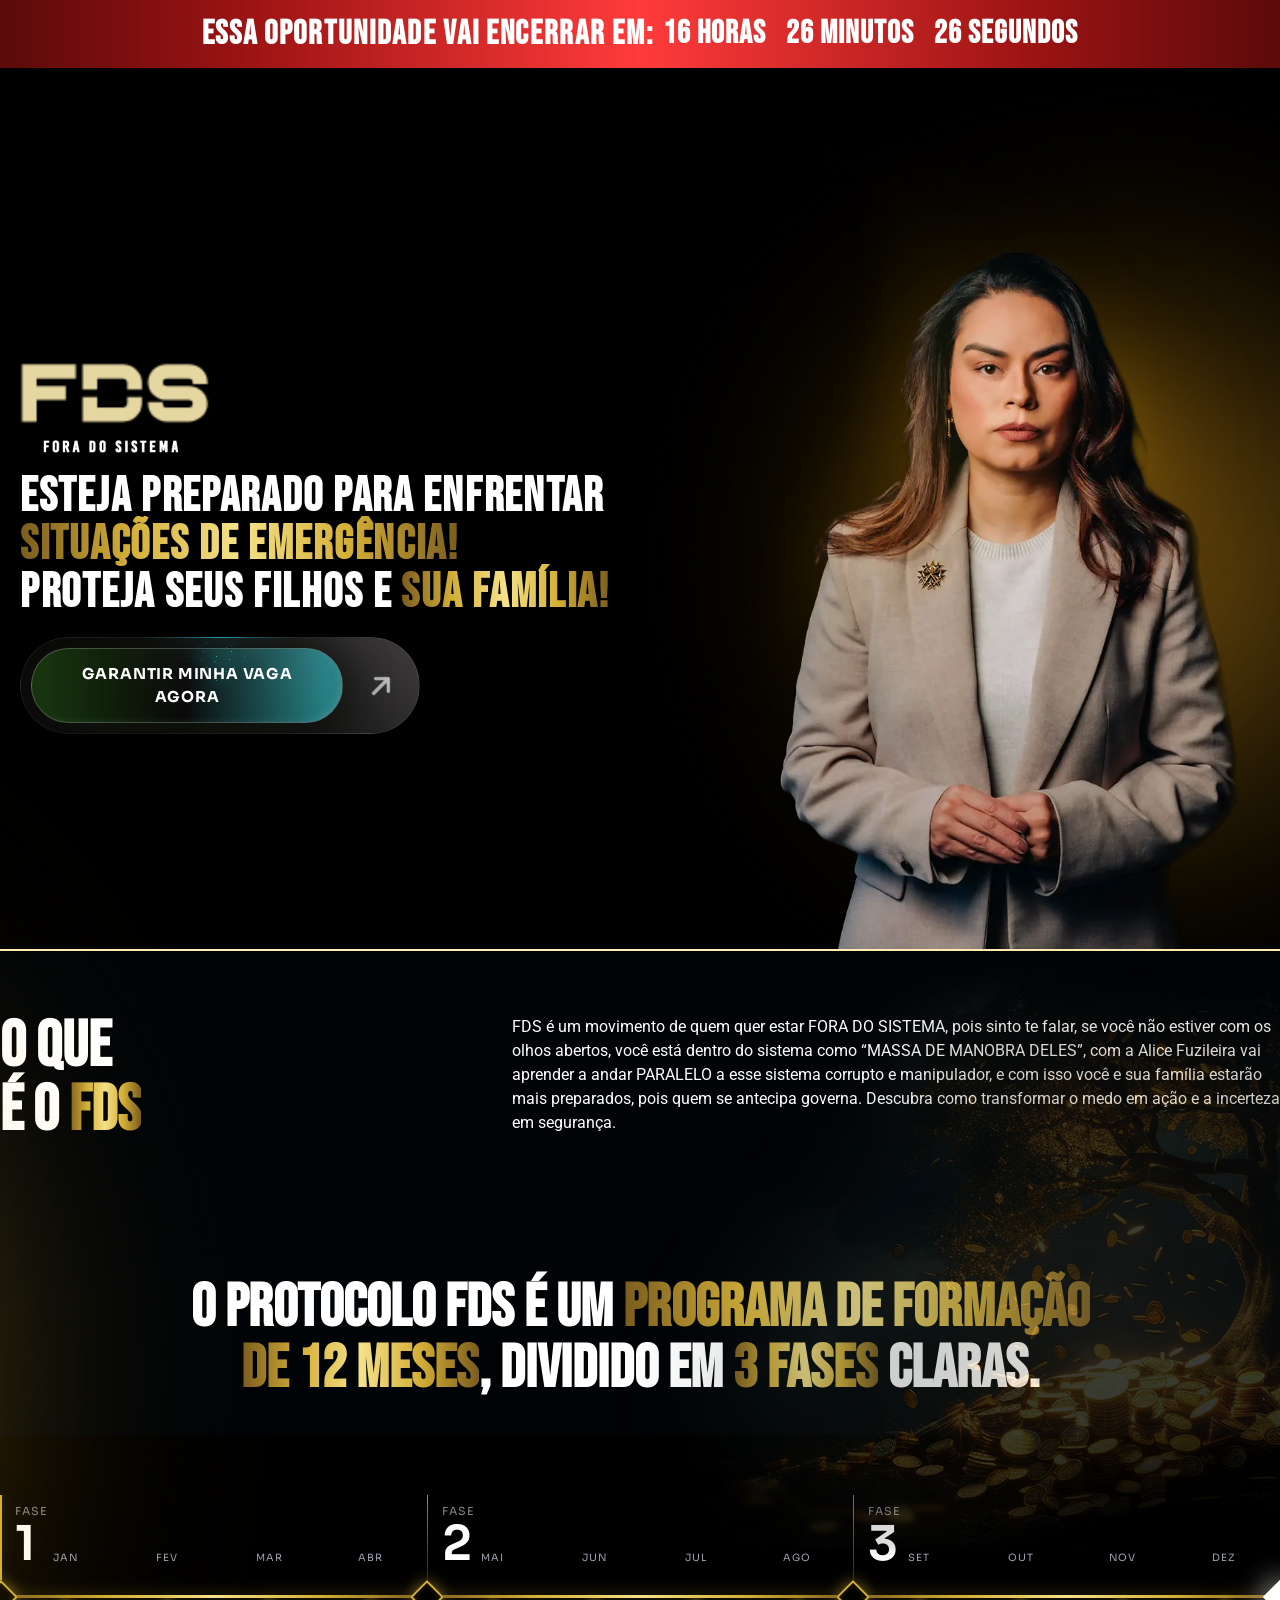
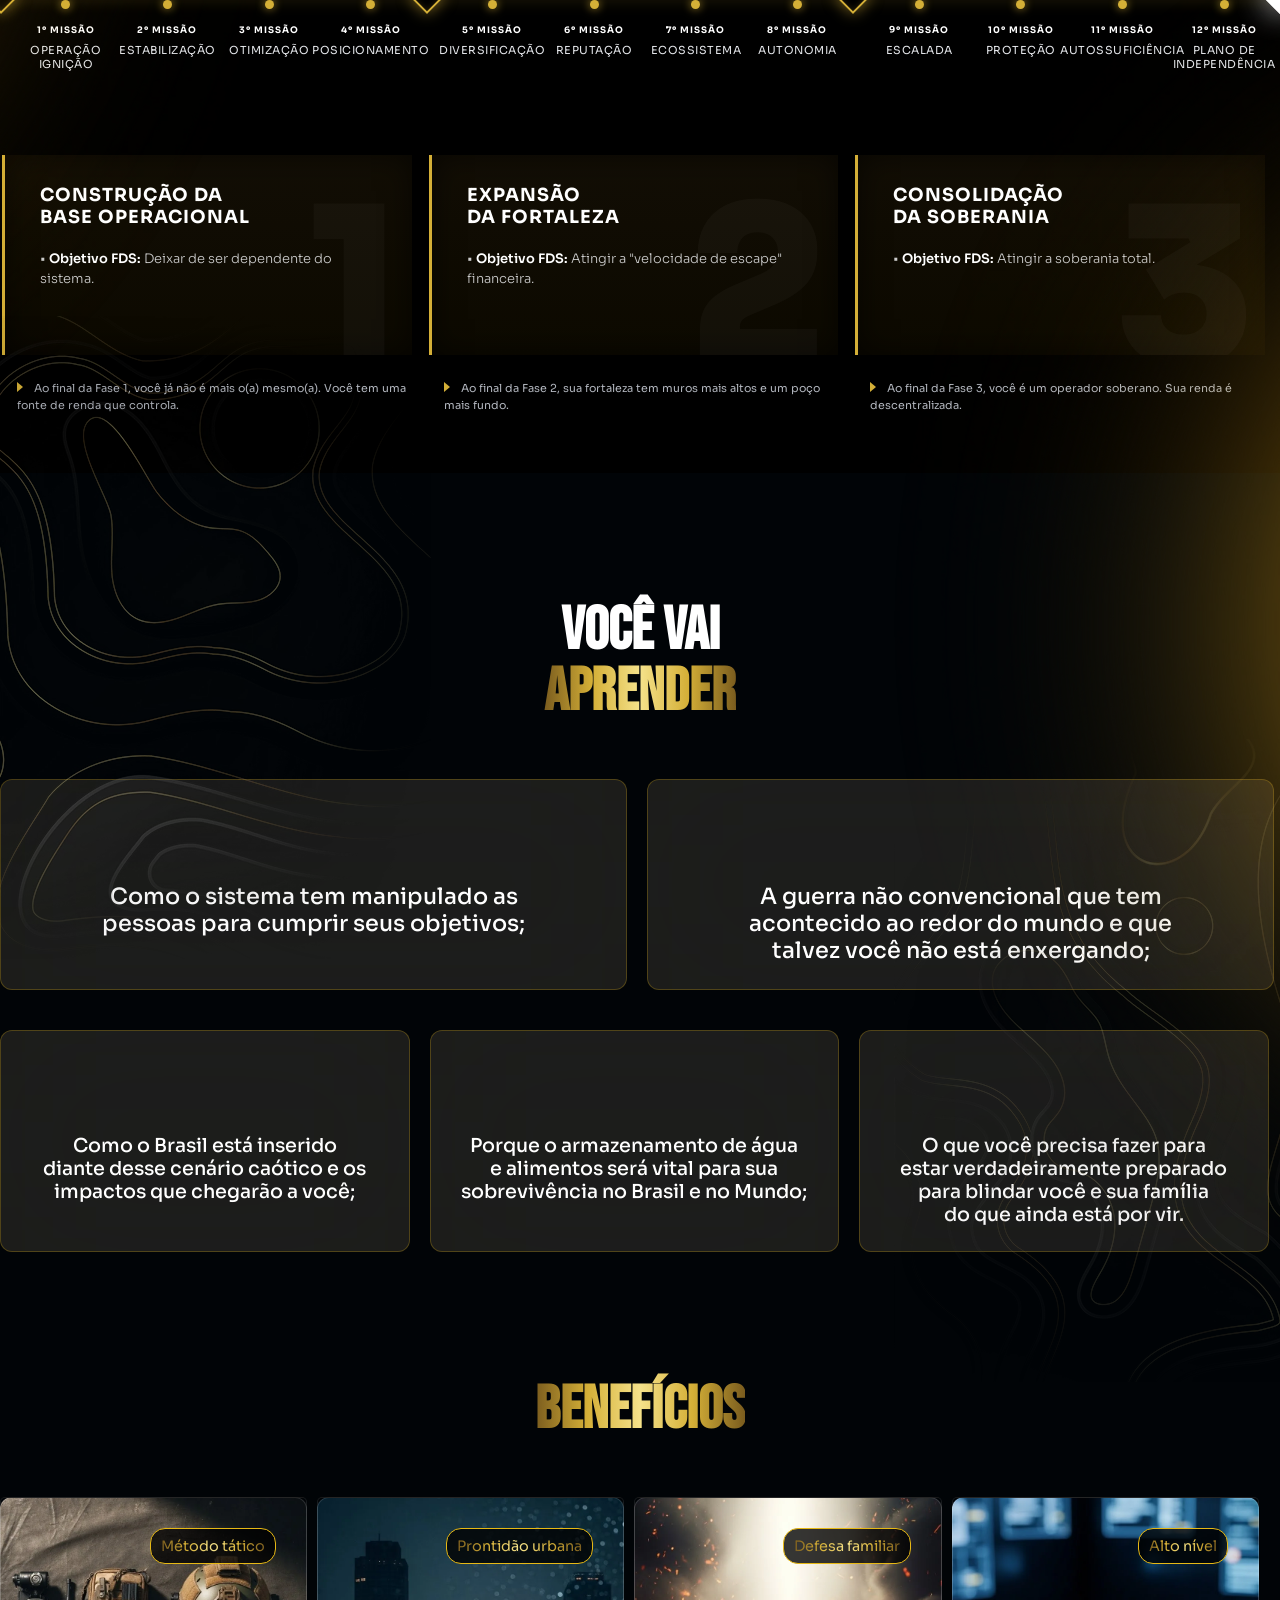
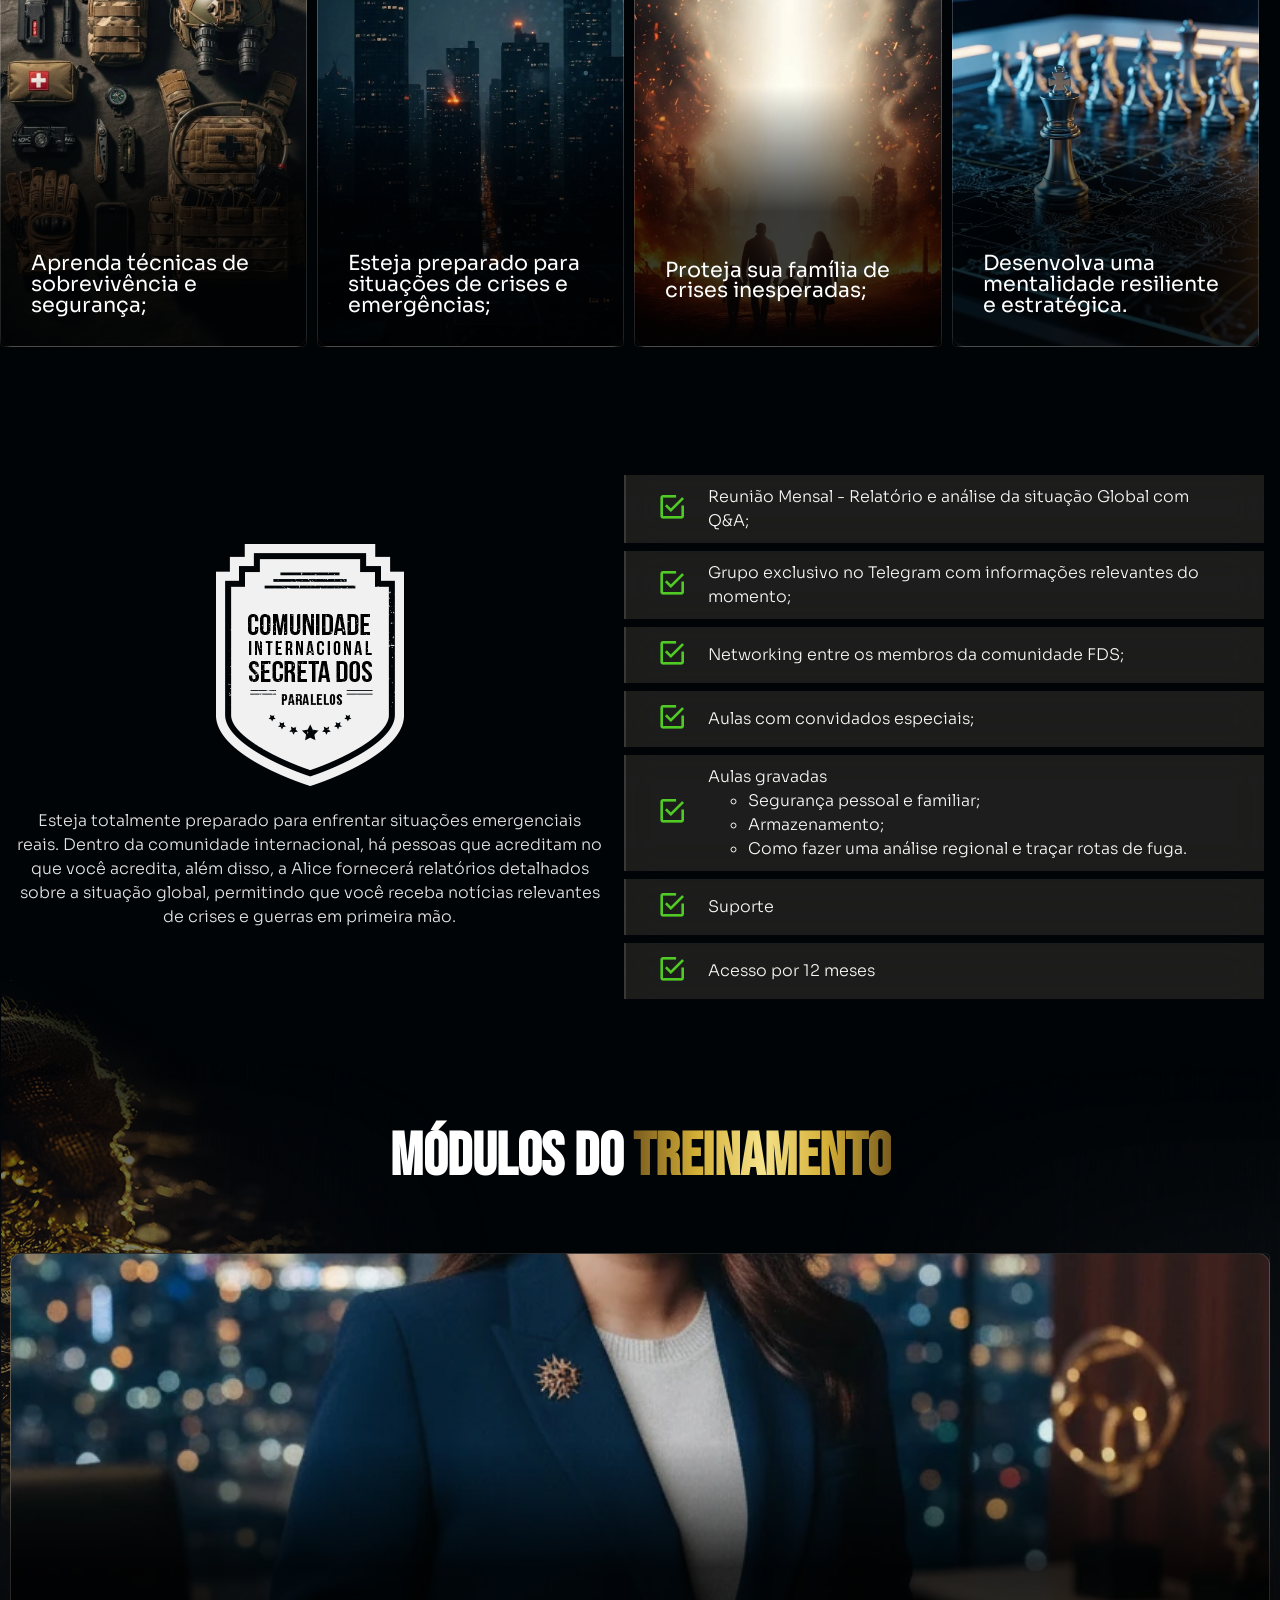
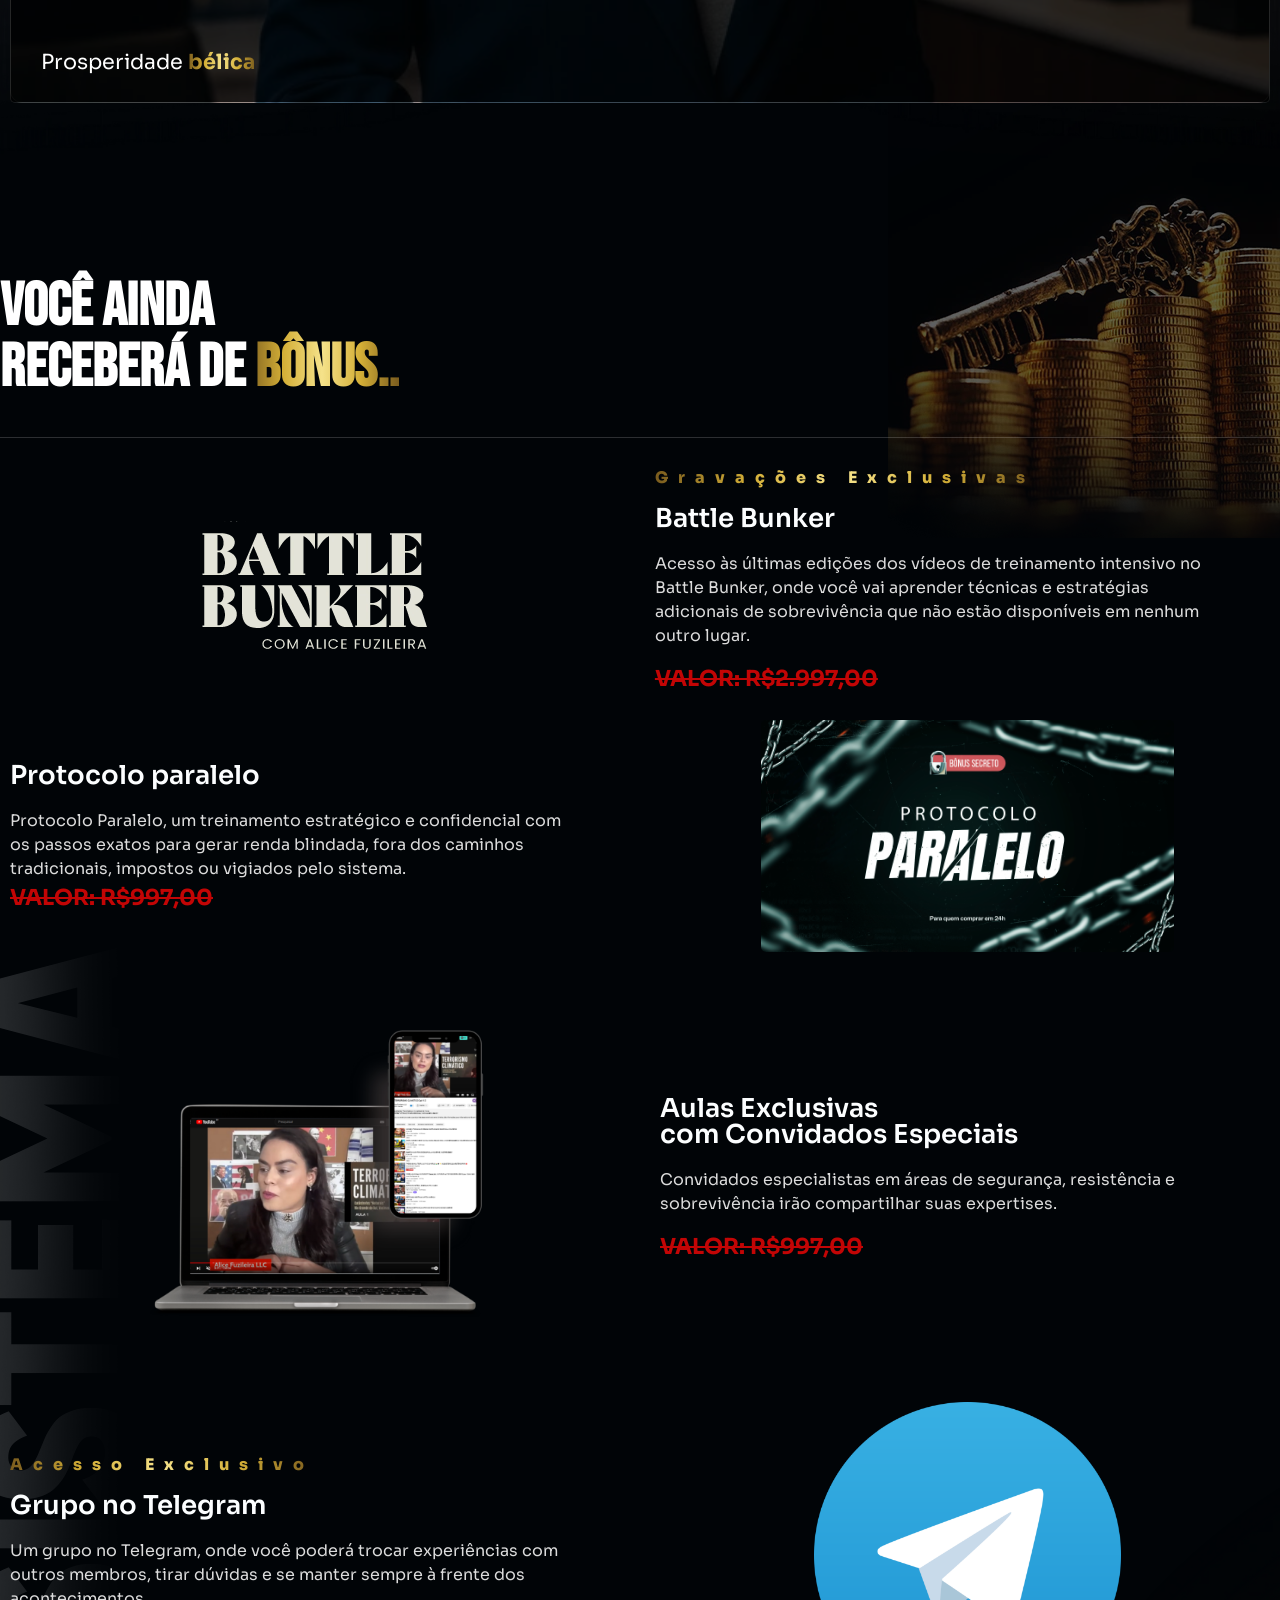
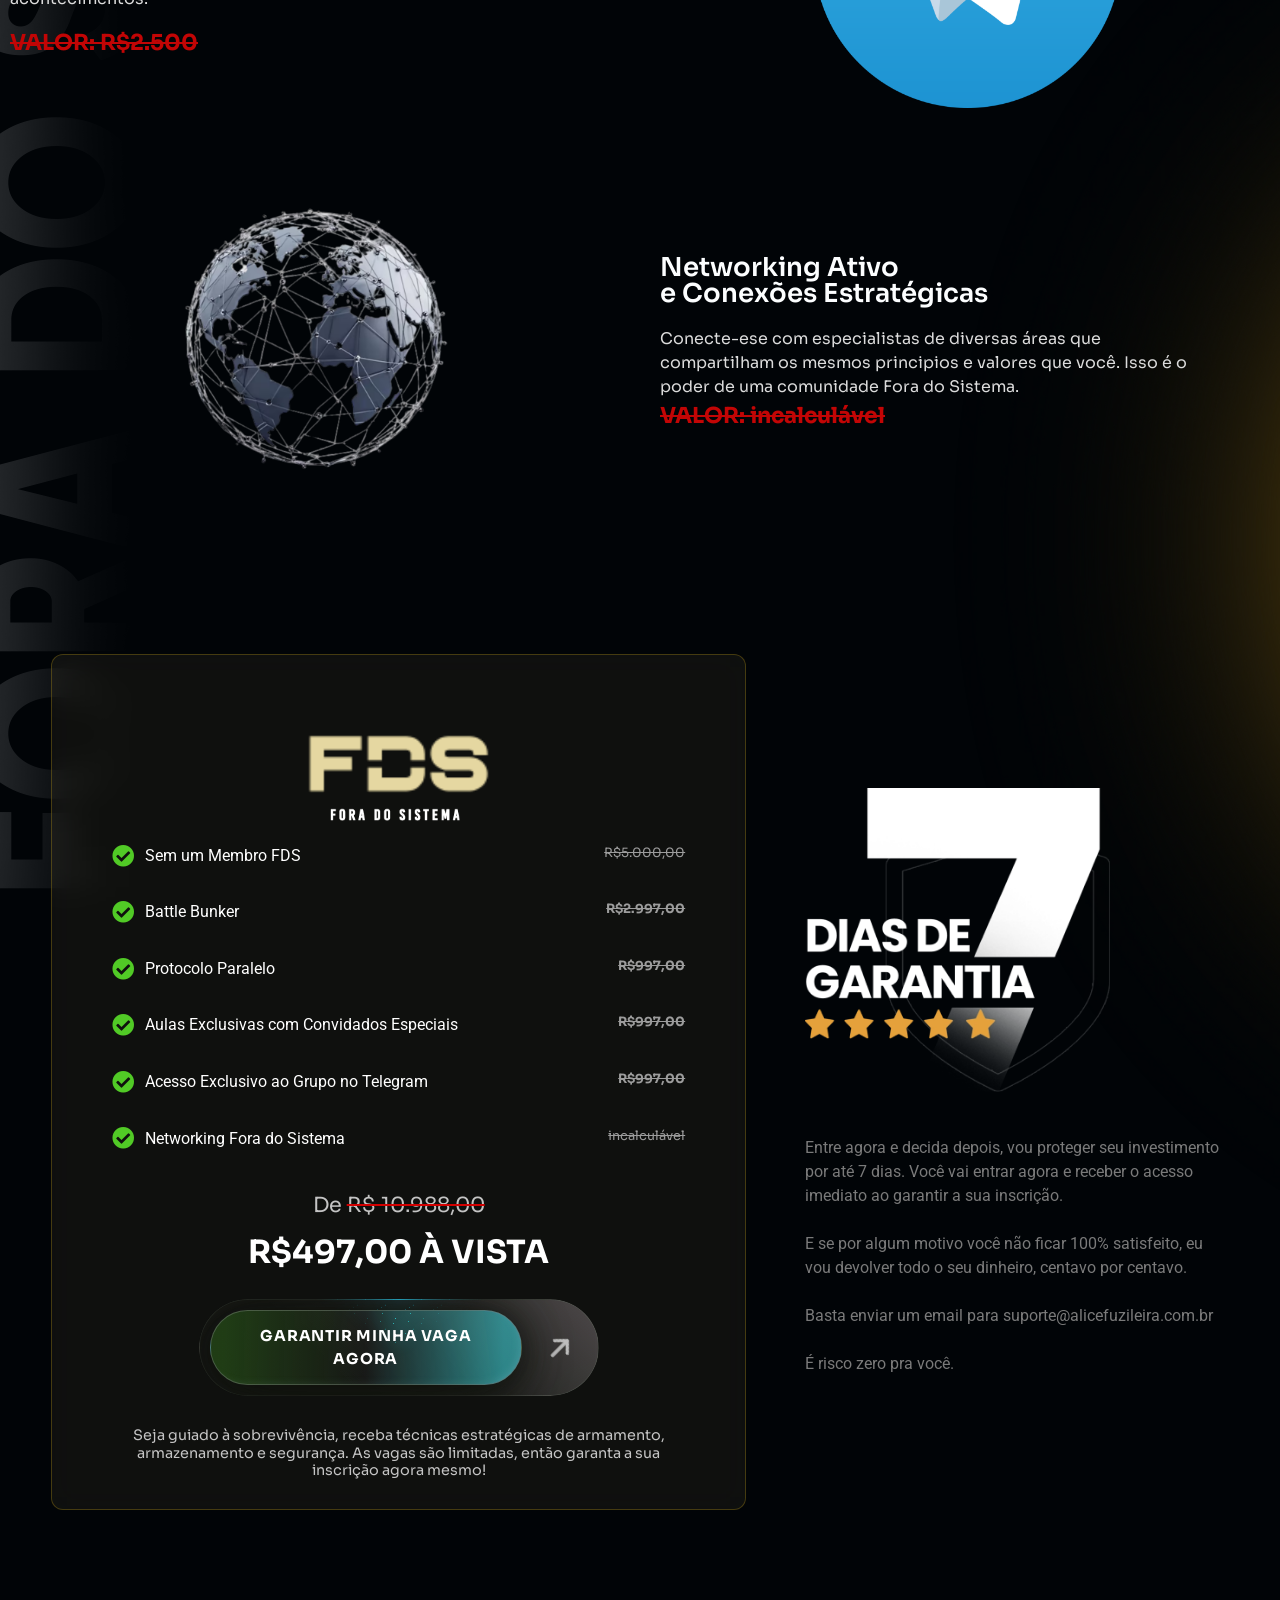
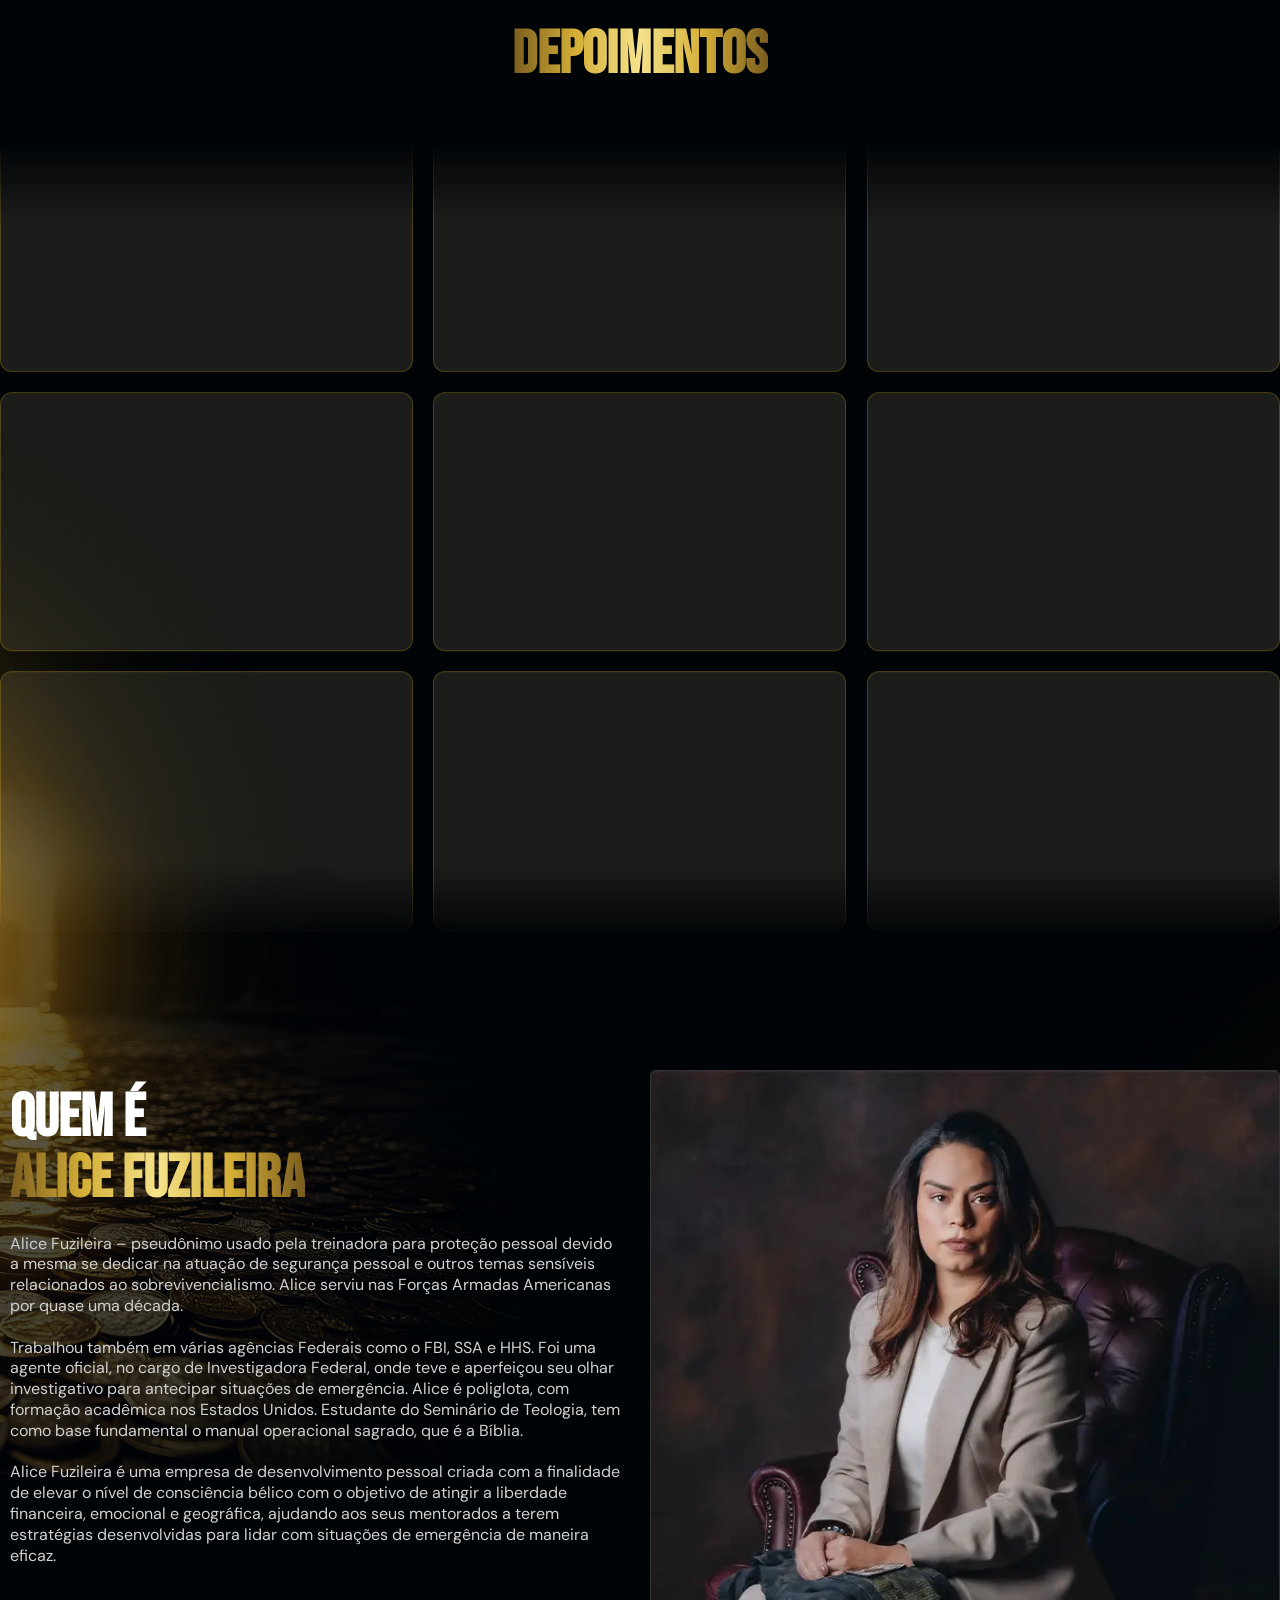
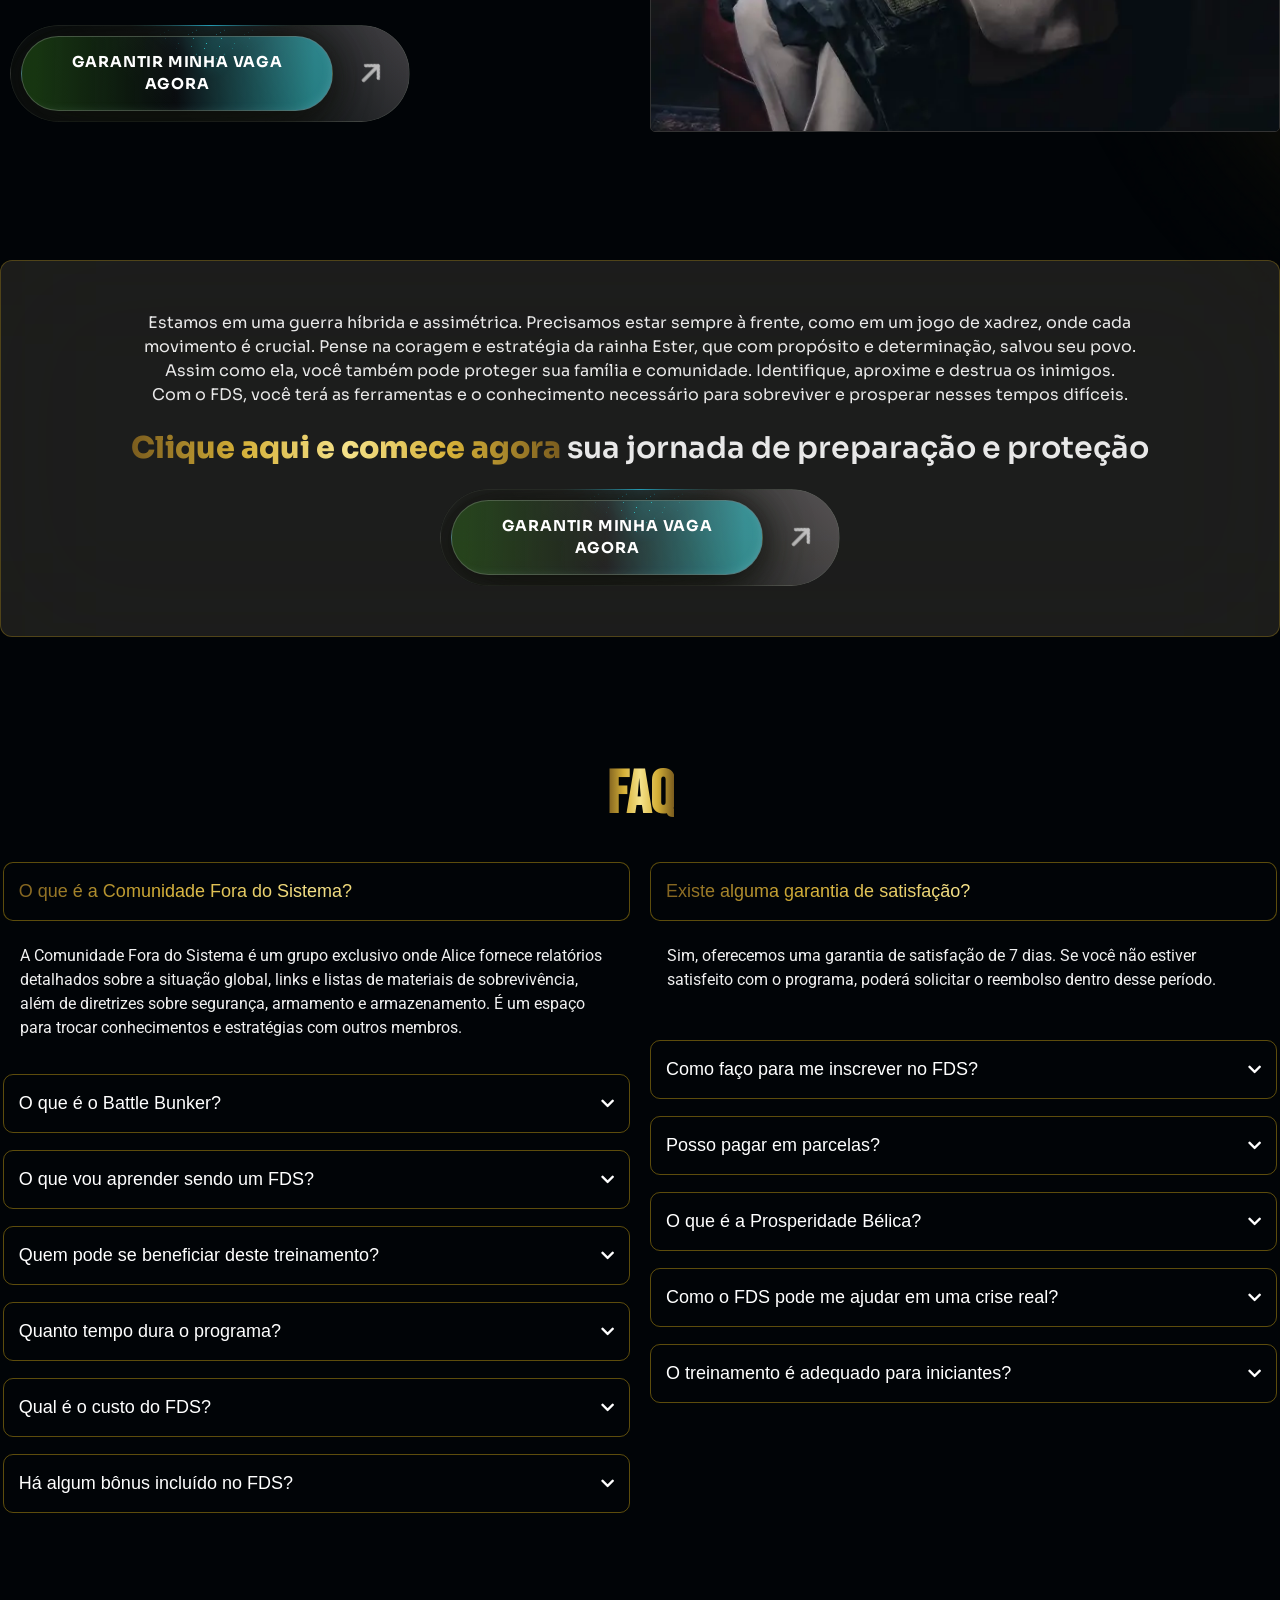
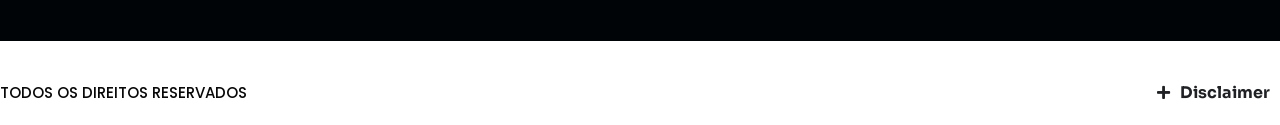
==== index.html @ b24ecb76 "alicefuzileira" ====
<!DOCTYPE html>
<html lang="pt-BR">
<head>
	<meta charset="UTF-8">
		<meta name='robots' content='index, follow, max-image-preview:large, max-snippet:-1, max-video-preview:-1' />

	<!-- This site is optimized with the Yoast SEO plugin v27.4 - https://yoast.com/product/yoast-seo-wordpress/ -->
	<title>FDS - Torne-se um Fora do Sistema [hoje] - Alice Fuzileira</title>
	<link rel="canonical" href="index.html" />
	<meta property="og:locale" content="pt_BR" />
	<meta property="og:type" content="website" />
	<meta property="og:title" content="FDS - Torne-se um Fora do Sistema [hoje] - Alice Fuzileira" />
	<meta property="og:description" content="ESSA OPORTUNIDADE VAI ENCERRAR EM: 00 Horas 00 Minutos 00 Segundos Esteja preparado para enfrentar situações de emergência! Proteja seus filhos e sua família! GARANTIR MINHA VAGA AGORA O QUE É O FDS FDS é um movimento de quem quer estar FORA DO SISTEMA, pois sinto te falar, se você não estiver com os olhos [&hellip;]" />
	<meta property="og:url" content="https://alicefuzileira.com.br/" />
	<meta property="og:site_name" content="Alice Fuzileira" />
	<meta property="article:modified_time" content="2026-02-12T15:56:17+00:00" />
	<meta property="og:image" content="https://alicefuzileira.com.br/wp-content/uploads/2024/06/fora-do-sistema-1.png" />
	<meta property="og:image:width" content="263" />
	<meta property="og:image:height" content="125" />
	<meta property="og:image:type" content="image/png" />
	<meta name="twitter:card" content="summary_large_image" />
	<script type="application/ld+json" class="yoast-schema-graph">{"@context":"https:\/\/schema.org","@graph":[{"@type":"WebPage","@id":"https:\/\/alicefuzileira.com.br\/","url":"https:\/\/alicefuzileira.com.br\/","name":"FDS - Torne-se um Fora do Sistema [hoje] - Alice Fuzileira","isPartOf":{"@id":"https:\/\/alicefuzileira.com.br\/#website"},"primaryImageOfPage":{"@id":"https:\/\/alicefuzileira.com.br\/#primaryimage"},"image":{"@id":"https:\/\/alicefuzileira.com.br\/#primaryimage"},"thumbnailUrl":"https:\/\/alicefuzileira.com.br\/wp-content\/uploads\/2024\/06\/fora-do-sistema-1.png","datePublished":"2026-02-12T15:48:10+00:00","dateModified":"2026-02-12T15:56:17+00:00","breadcrumb":{"@id":"https:\/\/alicefuzileira.com.br\/#breadcrumb"},"inLanguage":"pt-BR","potentialAction":[{"@type":"ReadAction","target":["https:\/\/alicefuzileira.com.br\/"]}]},{"@type":"ImageObject","inLanguage":"pt-BR","@id":"https:\/\/alicefuzileira.com.br\/#primaryimage","url":"https:\/\/alicefuzileira.com.br\/wp-content\/uploads\/2024\/06\/fora-do-sistema-1.png","contentUrl":"https:\/\/alicefuzileira.com.br\/wp-content\/uploads\/2024\/06\/fora-do-sistema-1.png","width":263,"height":125},{"@type":"BreadcrumbList","@id":"https:\/\/alicefuzileira.com.br\/#breadcrumb","itemListElement":[{"@type":"ListItem","position":1,"name":"Início"}]},{"@type":"WebSite","@id":"https:\/\/alicefuzileira.com.br\/#website","url":"https:\/\/alicefuzileira.com.br\/","name":"Alice Fuzileira","description":"","potentialAction":[{"@type":"SearchAction","target":{"@type":"EntryPoint","urlTemplate":"https:\/\/alicefuzileira.com.br\/?s={search_term_string}"},"query-input":{"@type":"PropertyValueSpecification","valueRequired":true,"valueName":"search_term_string"}}],"inLanguage":"pt-BR"}]}</script>
	<!-- / Yoast SEO plugin. -->


<link rel="alternate" type="application/rss+xml" title="Feed para Alice Fuzileira &raquo;" href="feed/index.html" />
<link rel="alternate" type="application/rss+xml" title="Feed de comentários para Alice Fuzileira &raquo;" href="comments/feed/index.html" />
<link rel="alternate" title="oEmbed (JSON)" type="application/json+oembed" href="wp-json/oembed/1.0/embed@url=https%253A%252F%252Falicefuzileira.com.br%252F" />
<link rel="alternate" title="oEmbed (XML)" type="text/xml+oembed" href="wp-json/oembed/1.0/embed@url=https%253A%252F%252Falicefuzileira.com.br%252F&amp;format=xml" />
<style id='wp-img-auto-sizes-contain-inline-css'>
img:is([sizes=auto i],[sizes^="auto," i]){contain-intrinsic-size:3000px 1500px}
/*# sourceURL=wp-img-auto-sizes-contain-inline-css */
</style>
<style id='wp-emoji-styles-inline-css'>

	img.wp-smiley, img.emoji {
		display: inline !important;
		border: none !important;
		box-shadow: none !important;
		height: 1em !important;
		width: 1em !important;
		margin: 0 0.07em !important;
		vertical-align: -0.1em !important;
		background: none !important;
		padding: 0 !important;
	}
/*# sourceURL=wp-emoji-styles-inline-css */
</style>
<style id='global-styles-inline-css'>
:root{--wp--preset--aspect-ratio--square: 1;--wp--preset--aspect-ratio--4-3: 4/3;--wp--preset--aspect-ratio--3-4: 3/4;--wp--preset--aspect-ratio--3-2: 3/2;--wp--preset--aspect-ratio--2-3: 2/3;--wp--preset--aspect-ratio--16-9: 16/9;--wp--preset--aspect-ratio--9-16: 9/16;--wp--preset--color--black: #000000;--wp--preset--color--cyan-bluish-gray: #abb8c3;--wp--preset--color--white: #ffffff;--wp--preset--color--pale-pink: #f78da7;--wp--preset--color--vivid-red: #cf2e2e;--wp--preset--color--luminous-vivid-orange: #ff6900;--wp--preset--color--luminous-vivid-amber: #fcb900;--wp--preset--color--light-green-cyan: #7bdcb5;--wp--preset--color--vivid-green-cyan: #00d084;--wp--preset--color--pale-cyan-blue: #8ed1fc;--wp--preset--color--vivid-cyan-blue: #0693e3;--wp--preset--color--vivid-purple: #9b51e0;--wp--preset--gradient--vivid-cyan-blue-to-vivid-purple: linear-gradient(135deg,rgb(6,147,227) 0%,rgb(155,81,224) 100%);--wp--preset--gradient--light-green-cyan-to-vivid-green-cyan: linear-gradient(135deg,rgb(122,220,180) 0%,rgb(0,208,130) 100%);--wp--preset--gradient--luminous-vivid-amber-to-luminous-vivid-orange: linear-gradient(135deg,rgb(252,185,0) 0%,rgb(255,105,0) 100%);--wp--preset--gradient--luminous-vivid-orange-to-vivid-red: linear-gradient(135deg,rgb(255,105,0) 0%,rgb(207,46,46) 100%);--wp--preset--gradient--very-light-gray-to-cyan-bluish-gray: linear-gradient(135deg,rgb(238,238,238) 0%,rgb(169,184,195) 100%);--wp--preset--gradient--cool-to-warm-spectrum: linear-gradient(135deg,rgb(74,234,220) 0%,rgb(151,120,209) 20%,rgb(207,42,186) 40%,rgb(238,44,130) 60%,rgb(251,105,98) 80%,rgb(254,248,76) 100%);--wp--preset--gradient--blush-light-purple: linear-gradient(135deg,rgb(255,206,236) 0%,rgb(152,150,240) 100%);--wp--preset--gradient--blush-bordeaux: linear-gradient(135deg,rgb(254,205,165) 0%,rgb(254,45,45) 50%,rgb(107,0,62) 100%);--wp--preset--gradient--luminous-dusk: linear-gradient(135deg,rgb(255,203,112) 0%,rgb(199,81,192) 50%,rgb(65,88,208) 100%);--wp--preset--gradient--pale-ocean: linear-gradient(135deg,rgb(255,245,203) 0%,rgb(182,227,212) 50%,rgb(51,167,181) 100%);--wp--preset--gradient--electric-grass: linear-gradient(135deg,rgb(202,248,128) 0%,rgb(113,206,126) 100%);--wp--preset--gradient--midnight: linear-gradient(135deg,rgb(2,3,129) 0%,rgb(40,116,252) 100%);--wp--preset--font-size--small: 13px;--wp--preset--font-size--medium: 20px;--wp--preset--font-size--large: 36px;--wp--preset--font-size--x-large: 42px;--wp--preset--spacing--20: 0.44rem;--wp--preset--spacing--30: 0.67rem;--wp--preset--spacing--40: 1rem;--wp--preset--spacing--50: 1.5rem;--wp--preset--spacing--60: 2.25rem;--wp--preset--spacing--70: 3.38rem;--wp--preset--spacing--80: 5.06rem;--wp--preset--shadow--natural: 6px 6px 9px rgba(0, 0, 0, 0.2);--wp--preset--shadow--deep: 12px 12px 50px rgba(0, 0, 0, 0.4);--wp--preset--shadow--sharp: 6px 6px 0px rgba(0, 0, 0, 0.2);--wp--preset--shadow--outlined: 6px 6px 0px -3px rgb(255, 255, 255), 6px 6px rgb(0, 0, 0);--wp--preset--shadow--crisp: 6px 6px 0px rgb(0, 0, 0);}:root { --wp--style--global--content-size: 800px;--wp--style--global--wide-size: 1200px; }:where(body) { margin: 0; }.wp-site-blocks > .alignleft { float: left; margin-right: 2em; }.wp-site-blocks > .alignright { float: right; margin-left: 2em; }.wp-site-blocks > .aligncenter { justify-content: center; margin-left: auto; margin-right: auto; }:where(.wp-site-blocks) > * { margin-block-start: 24px; margin-block-end: 0; }:where(.wp-site-blocks) > :first-child { margin-block-start: 0; }:where(.wp-site-blocks) > :last-child { margin-block-end: 0; }:root { --wp--style--block-gap: 24px; }:root :where(.is-layout-flow) > :first-child{margin-block-start: 0;}:root :where(.is-layout-flow) > :last-child{margin-block-end: 0;}:root :where(.is-layout-flow) > *{margin-block-start: 24px;margin-block-end: 0;}:root :where(.is-layout-constrained) > :first-child{margin-block-start: 0;}:root :where(.is-layout-constrained) > :last-child{margin-block-end: 0;}:root :where(.is-layout-constrained) > *{margin-block-start: 24px;margin-block-end: 0;}:root :where(.is-layout-flex){gap: 24px;}:root :where(.is-layout-grid){gap: 24px;}.is-layout-flow > .alignleft{float: left;margin-inline-start: 0;margin-inline-end: 2em;}.is-layout-flow > .alignright{float: right;margin-inline-start: 2em;margin-inline-end: 0;}.is-layout-flow > .aligncenter{margin-left: auto !important;margin-right: auto !important;}.is-layout-constrained > .alignleft{float: left;margin-inline-start: 0;margin-inline-end: 2em;}.is-layout-constrained > .alignright{float: right;margin-inline-start: 2em;margin-inline-end: 0;}.is-layout-constrained > .aligncenter{margin-left: auto !important;margin-right: auto !important;}.is-layout-constrained > :where(:not(.alignleft):not(.alignright):not(.alignfull)){max-width: var(--wp--style--global--content-size);margin-left: auto !important;margin-right: auto !important;}.is-layout-constrained > .alignwide{max-width: var(--wp--style--global--wide-size);}body .is-layout-flex{display: flex;}.is-layout-flex{flex-wrap: wrap;align-items: center;}.is-layout-flex > :is(*, div){margin: 0;}body .is-layout-grid{display: grid;}.is-layout-grid > :is(*, div){margin: 0;}body{padding-top: 0px;padding-right: 0px;padding-bottom: 0px;padding-left: 0px;}a:where(:not(.wp-element-button)){text-decoration: underline;}:root :where(.wp-element-button, .wp-block-button__link){background-color: #32373c;border-width: 0;color: #fff;font-family: inherit;font-size: inherit;font-style: inherit;font-weight: inherit;letter-spacing: inherit;line-height: inherit;padding-top: calc(0.667em + 2px);padding-right: calc(1.333em + 2px);padding-bottom: calc(0.667em + 2px);padding-left: calc(1.333em + 2px);text-decoration: none;text-transform: inherit;}.has-black-color{color: var(--wp--preset--color--black) !important;}.has-cyan-bluish-gray-color{color: var(--wp--preset--color--cyan-bluish-gray) !important;}.has-white-color{color: var(--wp--preset--color--white) !important;}.has-pale-pink-color{color: var(--wp--preset--color--pale-pink) !important;}.has-vivid-red-color{color: var(--wp--preset--color--vivid-red) !important;}.has-luminous-vivid-orange-color{color: var(--wp--preset--color--luminous-vivid-orange) !important;}.has-luminous-vivid-amber-color{color: var(--wp--preset--color--luminous-vivid-amber) !important;}.has-light-green-cyan-color{color: var(--wp--preset--color--light-green-cyan) !important;}.has-vivid-green-cyan-color{color: var(--wp--preset--color--vivid-green-cyan) !important;}.has-pale-cyan-blue-color{color: var(--wp--preset--color--pale-cyan-blue) !important;}.has-vivid-cyan-blue-color{color: var(--wp--preset--color--vivid-cyan-blue) !important;}.has-vivid-purple-color{color: var(--wp--preset--color--vivid-purple) !important;}.has-black-background-color{background-color: var(--wp--preset--color--black) !important;}.has-cyan-bluish-gray-background-color{background-color: var(--wp--preset--color--cyan-bluish-gray) !important;}.has-white-background-color{background-color: var(--wp--preset--color--white) !important;}.has-pale-pink-background-color{background-color: var(--wp--preset--color--pale-pink) !important;}.has-vivid-red-background-color{background-color: var(--wp--preset--color--vivid-red) !important;}.has-luminous-vivid-orange-background-color{background-color: var(--wp--preset--color--luminous-vivid-orange) !important;}.has-luminous-vivid-amber-background-color{background-color: var(--wp--preset--color--luminous-vivid-amber) !important;}.has-light-green-cyan-background-color{background-color: var(--wp--preset--color--light-green-cyan) !important;}.has-vivid-green-cyan-background-color{background-color: var(--wp--preset--color--vivid-green-cyan) !important;}.has-pale-cyan-blue-background-color{background-color: var(--wp--preset--color--pale-cyan-blue) !important;}.has-vivid-cyan-blue-background-color{background-color: var(--wp--preset--color--vivid-cyan-blue) !important;}.has-vivid-purple-background-color{background-color: var(--wp--preset--color--vivid-purple) !important;}.has-black-border-color{border-color: var(--wp--preset--color--black) !important;}.has-cyan-bluish-gray-border-color{border-color: var(--wp--preset--color--cyan-bluish-gray) !important;}.has-white-border-color{border-color: var(--wp--preset--color--white) !important;}.has-pale-pink-border-color{border-color: var(--wp--preset--color--pale-pink) !important;}.has-vivid-red-border-color{border-color: var(--wp--preset--color--vivid-red) !important;}.has-luminous-vivid-orange-border-color{border-color: var(--wp--preset--color--luminous-vivid-orange) !important;}.has-luminous-vivid-amber-border-color{border-color: var(--wp--preset--color--luminous-vivid-amber) !important;}.has-light-green-cyan-border-color{border-color: var(--wp--preset--color--light-green-cyan) !important;}.has-vivid-green-cyan-border-color{border-color: var(--wp--preset--color--vivid-green-cyan) !important;}.has-pale-cyan-blue-border-color{border-color: var(--wp--preset--color--pale-cyan-blue) !important;}.has-vivid-cyan-blue-border-color{border-color: var(--wp--preset--color--vivid-cyan-blue) !important;}.has-vivid-purple-border-color{border-color: var(--wp--preset--color--vivid-purple) !important;}.has-vivid-cyan-blue-to-vivid-purple-gradient-background{background: var(--wp--preset--gradient--vivid-cyan-blue-to-vivid-purple) !important;}.has-light-green-cyan-to-vivid-green-cyan-gradient-background{background: var(--wp--preset--gradient--light-green-cyan-to-vivid-green-cyan) !important;}.has-luminous-vivid-amber-to-luminous-vivid-orange-gradient-background{background: var(--wp--preset--gradient--luminous-vivid-amber-to-luminous-vivid-orange) !important;}.has-luminous-vivid-orange-to-vivid-red-gradient-background{background: var(--wp--preset--gradient--luminous-vivid-orange-to-vivid-red) !important;}.has-very-light-gray-to-cyan-bluish-gray-gradient-background{background: var(--wp--preset--gradient--very-light-gray-to-cyan-bluish-gray) !important;}.has-cool-to-warm-spectrum-gradient-background{background: var(--wp--preset--gradient--cool-to-warm-spectrum) !important;}.has-blush-light-purple-gradient-background{background: var(--wp--preset--gradient--blush-light-purple) !important;}.has-blush-bordeaux-gradient-background{background: var(--wp--preset--gradient--blush-bordeaux) !important;}.has-luminous-dusk-gradient-background{background: var(--wp--preset--gradient--luminous-dusk) !important;}.has-pale-ocean-gradient-background{background: var(--wp--preset--gradient--pale-ocean) !important;}.has-electric-grass-gradient-background{background: var(--wp--preset--gradient--electric-grass) !important;}.has-midnight-gradient-background{background: var(--wp--preset--gradient--midnight) !important;}.has-small-font-size{font-size: var(--wp--preset--font-size--small) !important;}.has-medium-font-size{font-size: var(--wp--preset--font-size--medium) !important;}.has-large-font-size{font-size: var(--wp--preset--font-size--large) !important;}.has-x-large-font-size{font-size: var(--wp--preset--font-size--x-large) !important;}
:root :where(.wp-block-pullquote){font-size: 1.5em;line-height: 1.6;}
/*# sourceURL=global-styles-inline-css */
</style>
<link rel='stylesheet' id='hello-elementor-css' href='wp-content/themes/hello-elementor/assets/css/reset.css@ver=3.4.7.css' media='all' />
<link rel='stylesheet' id='hello-elementor-theme-style-css' href='wp-content/themes/hello-elementor/assets/css/theme.css@ver=3.4.7.css' media='all' />
<link rel='stylesheet' id='hello-elementor-header-footer-css' href='wp-content/themes/hello-elementor/assets/css/header-footer.css@ver=3.4.7.css' media='all' />
<link rel='stylesheet' id='elementor-frontend-css' href='wp-content/plugins/elementor/assets/css/frontend.min.css@ver=4.0.2.css' media='all' />
<style id='elementor-frontend-inline-css'>
@-webkit-keyframes ha_fadeIn{0%{opacity:0}to{opacity:1}}@keyframes ha_fadeIn{0%{opacity:0}to{opacity:1}}@-webkit-keyframes ha_zoomIn{0%{opacity:0;-webkit-transform:scale3d(.3,.3,.3);transform:scale3d(.3,.3,.3)}50%{opacity:1}}@keyframes ha_zoomIn{0%{opacity:0;-webkit-transform:scale3d(.3,.3,.3);transform:scale3d(.3,.3,.3)}50%{opacity:1}}@-webkit-keyframes ha_rollIn{0%{opacity:0;-webkit-transform:translate3d(-100%,0,0) rotate3d(0,0,1,-120deg);transform:translate3d(-100%,0,0) rotate3d(0,0,1,-120deg)}to{opacity:1}}@keyframes ha_rollIn{0%{opacity:0;-webkit-transform:translate3d(-100%,0,0) rotate3d(0,0,1,-120deg);transform:translate3d(-100%,0,0) rotate3d(0,0,1,-120deg)}to{opacity:1}}@-webkit-keyframes ha_bounce{0%,20%,53%,to{-webkit-animation-timing-function:cubic-bezier(.215,.61,.355,1);animation-timing-function:cubic-bezier(.215,.61,.355,1)}40%,43%{-webkit-transform:translate3d(0,-30px,0) scaleY(1.1);transform:translate3d(0,-30px,0) scaleY(1.1);-webkit-animation-timing-function:cubic-bezier(.755,.05,.855,.06);animation-timing-function:cubic-bezier(.755,.05,.855,.06)}70%{-webkit-transform:translate3d(0,-15px,0) scaleY(1.05);transform:translate3d(0,-15px,0) scaleY(1.05);-webkit-animation-timing-function:cubic-bezier(.755,.05,.855,.06);animation-timing-function:cubic-bezier(.755,.05,.855,.06)}80%{-webkit-transition-timing-function:cubic-bezier(.215,.61,.355,1);transition-timing-function:cubic-bezier(.215,.61,.355,1);-webkit-transform:translate3d(0,0,0) scaleY(.95);transform:translate3d(0,0,0) scaleY(.95)}90%{-webkit-transform:translate3d(0,-4px,0) scaleY(1.02);transform:translate3d(0,-4px,0) scaleY(1.02)}}@keyframes ha_bounce{0%,20%,53%,to{-webkit-animation-timing-function:cubic-bezier(.215,.61,.355,1);animation-timing-function:cubic-bezier(.215,.61,.355,1)}40%,43%{-webkit-transform:translate3d(0,-30px,0) scaleY(1.1);transform:translate3d(0,-30px,0) scaleY(1.1);-webkit-animation-timing-function:cubic-bezier(.755,.05,.855,.06);animation-timing-function:cubic-bezier(.755,.05,.855,.06)}70%{-webkit-transform:translate3d(0,-15px,0) scaleY(1.05);transform:translate3d(0,-15px,0) scaleY(1.05);-webkit-animation-timing-function:cubic-bezier(.755,.05,.855,.06);animation-timing-function:cubic-bezier(.755,.05,.855,.06)}80%{-webkit-transition-timing-function:cubic-bezier(.215,.61,.355,1);transition-timing-function:cubic-bezier(.215,.61,.355,1);-webkit-transform:translate3d(0,0,0) scaleY(.95);transform:translate3d(0,0,0) scaleY(.95)}90%{-webkit-transform:translate3d(0,-4px,0) scaleY(1.02);transform:translate3d(0,-4px,0) scaleY(1.02)}}@-webkit-keyframes ha_bounceIn{0%,20%,40%,60%,80%,to{-webkit-animation-timing-function:cubic-bezier(.215,.61,.355,1);animation-timing-function:cubic-bezier(.215,.61,.355,1)}0%{opacity:0;-webkit-transform:scale3d(.3,.3,.3);transform:scale3d(.3,.3,.3)}20%{-webkit-transform:scale3d(1.1,1.1,1.1);transform:scale3d(1.1,1.1,1.1)}40%{-webkit-transform:scale3d(.9,.9,.9);transform:scale3d(.9,.9,.9)}60%{opacity:1;-webkit-transform:scale3d(1.03,1.03,1.03);transform:scale3d(1.03,1.03,1.03)}80%{-webkit-transform:scale3d(.97,.97,.97);transform:scale3d(.97,.97,.97)}to{opacity:1}}@keyframes ha_bounceIn{0%,20%,40%,60%,80%,to{-webkit-animation-timing-function:cubic-bezier(.215,.61,.355,1);animation-timing-function:cubic-bezier(.215,.61,.355,1)}0%{opacity:0;-webkit-transform:scale3d(.3,.3,.3);transform:scale3d(.3,.3,.3)}20%{-webkit-transform:scale3d(1.1,1.1,1.1);transform:scale3d(1.1,1.1,1.1)}40%{-webkit-transform:scale3d(.9,.9,.9);transform:scale3d(.9,.9,.9)}60%{opacity:1;-webkit-transform:scale3d(1.03,1.03,1.03);transform:scale3d(1.03,1.03,1.03)}80%{-webkit-transform:scale3d(.97,.97,.97);transform:scale3d(.97,.97,.97)}to{opacity:1}}@-webkit-keyframes ha_flipInX{0%{opacity:0;-webkit-transform:perspective(400px) rotate3d(1,0,0,90deg);transform:perspective(400px) rotate3d(1,0,0,90deg);-webkit-animation-timing-function:ease-in;animation-timing-function:ease-in}40%{-webkit-transform:perspective(400px) rotate3d(1,0,0,-20deg);transform:perspective(400px) rotate3d(1,0,0,-20deg);-webkit-animation-timing-function:ease-in;animation-timing-function:ease-in}60%{opacity:1;-webkit-transform:perspective(400px) rotate3d(1,0,0,10deg);transform:perspective(400px) rotate3d(1,0,0,10deg)}80%{-webkit-transform:perspective(400px) rotate3d(1,0,0,-5deg);transform:perspective(400px) rotate3d(1,0,0,-5deg)}}@keyframes ha_flipInX{0%{opacity:0;-webkit-transform:perspective(400px) rotate3d(1,0,0,90deg);transform:perspective(400px) rotate3d(1,0,0,90deg);-webkit-animation-timing-function:ease-in;animation-timing-function:ease-in}40%{-webkit-transform:perspective(400px) rotate3d(1,0,0,-20deg);transform:perspective(400px) rotate3d(1,0,0,-20deg);-webkit-animation-timing-function:ease-in;animation-timing-function:ease-in}60%{opacity:1;-webkit-transform:perspective(400px) rotate3d(1,0,0,10deg);transform:perspective(400px) rotate3d(1,0,0,10deg)}80%{-webkit-transform:perspective(400px) rotate3d(1,0,0,-5deg);transform:perspective(400px) rotate3d(1,0,0,-5deg)}}@-webkit-keyframes ha_flipInY{0%{opacity:0;-webkit-transform:perspective(400px) rotate3d(0,1,0,90deg);transform:perspective(400px) rotate3d(0,1,0,90deg);-webkit-animation-timing-function:ease-in;animation-timing-function:ease-in}40%{-webkit-transform:perspective(400px) rotate3d(0,1,0,-20deg);transform:perspective(400px) rotate3d(0,1,0,-20deg);-webkit-animation-timing-function:ease-in;animation-timing-function:ease-in}60%{opacity:1;-webkit-transform:perspective(400px) rotate3d(0,1,0,10deg);transform:perspective(400px) rotate3d(0,1,0,10deg)}80%{-webkit-transform:perspective(400px) rotate3d(0,1,0,-5deg);transform:perspective(400px) rotate3d(0,1,0,-5deg)}}@keyframes ha_flipInY{0%{opacity:0;-webkit-transform:perspective(400px) rotate3d(0,1,0,90deg);transform:perspective(400px) rotate3d(0,1,0,90deg);-webkit-animation-timing-function:ease-in;animation-timing-function:ease-in}40%{-webkit-transform:perspective(400px) rotate3d(0,1,0,-20deg);transform:perspective(400px) rotate3d(0,1,0,-20deg);-webkit-animation-timing-function:ease-in;animation-timing-function:ease-in}60%{opacity:1;-webkit-transform:perspective(400px) rotate3d(0,1,0,10deg);transform:perspective(400px) rotate3d(0,1,0,10deg)}80%{-webkit-transform:perspective(400px) rotate3d(0,1,0,-5deg);transform:perspective(400px) rotate3d(0,1,0,-5deg)}}@-webkit-keyframes ha_swing{20%{-webkit-transform:rotate3d(0,0,1,15deg);transform:rotate3d(0,0,1,15deg)}40%{-webkit-transform:rotate3d(0,0,1,-10deg);transform:rotate3d(0,0,1,-10deg)}60%{-webkit-transform:rotate3d(0,0,1,5deg);transform:rotate3d(0,0,1,5deg)}80%{-webkit-transform:rotate3d(0,0,1,-5deg);transform:rotate3d(0,0,1,-5deg)}}@keyframes ha_swing{20%{-webkit-transform:rotate3d(0,0,1,15deg);transform:rotate3d(0,0,1,15deg)}40%{-webkit-transform:rotate3d(0,0,1,-10deg);transform:rotate3d(0,0,1,-10deg)}60%{-webkit-transform:rotate3d(0,0,1,5deg);transform:rotate3d(0,0,1,5deg)}80%{-webkit-transform:rotate3d(0,0,1,-5deg);transform:rotate3d(0,0,1,-5deg)}}@-webkit-keyframes ha_slideInDown{0%{visibility:visible;-webkit-transform:translate3d(0,-100%,0);transform:translate3d(0,-100%,0)}}@keyframes ha_slideInDown{0%{visibility:visible;-webkit-transform:translate3d(0,-100%,0);transform:translate3d(0,-100%,0)}}@-webkit-keyframes ha_slideInUp{0%{visibility:visible;-webkit-transform:translate3d(0,100%,0);transform:translate3d(0,100%,0)}}@keyframes ha_slideInUp{0%{visibility:visible;-webkit-transform:translate3d(0,100%,0);transform:translate3d(0,100%,0)}}@-webkit-keyframes ha_slideInLeft{0%{visibility:visible;-webkit-transform:translate3d(-100%,0,0);transform:translate3d(-100%,0,0)}}@keyframes ha_slideInLeft{0%{visibility:visible;-webkit-transform:translate3d(-100%,0,0);transform:translate3d(-100%,0,0)}}@-webkit-keyframes ha_slideInRight{0%{visibility:visible;-webkit-transform:translate3d(100%,0,0);transform:translate3d(100%,0,0)}}@keyframes ha_slideInRight{0%{visibility:visible;-webkit-transform:translate3d(100%,0,0);transform:translate3d(100%,0,0)}}.ha_fadeIn{-webkit-animation-name:ha_fadeIn;animation-name:ha_fadeIn}.ha_zoomIn{-webkit-animation-name:ha_zoomIn;animation-name:ha_zoomIn}.ha_rollIn{-webkit-animation-name:ha_rollIn;animation-name:ha_rollIn}.ha_bounce{-webkit-transform-origin:center bottom;-ms-transform-origin:center bottom;transform-origin:center bottom;-webkit-animation-name:ha_bounce;animation-name:ha_bounce}.ha_bounceIn{-webkit-animation-name:ha_bounceIn;animation-name:ha_bounceIn;-webkit-animation-duration:.75s;-webkit-animation-duration:calc(var(--animate-duration)*.75);animation-duration:.75s;animation-duration:calc(var(--animate-duration)*.75)}.ha_flipInX,.ha_flipInY{-webkit-animation-name:ha_flipInX;animation-name:ha_flipInX;-webkit-backface-visibility:visible!important;backface-visibility:visible!important}.ha_flipInY{-webkit-animation-name:ha_flipInY;animation-name:ha_flipInY}.ha_swing{-webkit-transform-origin:top center;-ms-transform-origin:top center;transform-origin:top center;-webkit-animation-name:ha_swing;animation-name:ha_swing}.ha_slideInDown{-webkit-animation-name:ha_slideInDown;animation-name:ha_slideInDown}.ha_slideInUp{-webkit-animation-name:ha_slideInUp;animation-name:ha_slideInUp}.ha_slideInLeft{-webkit-animation-name:ha_slideInLeft;animation-name:ha_slideInLeft}.ha_slideInRight{-webkit-animation-name:ha_slideInRight;animation-name:ha_slideInRight}.ha-css-transform-yes{-webkit-transition-duration:var(--ha-tfx-transition-duration, .2s);transition-duration:var(--ha-tfx-transition-duration, .2s);-webkit-transition-property:-webkit-transform;transition-property:transform;transition-property:transform,-webkit-transform;-webkit-transform:translate(var(--ha-tfx-translate-x, 0),var(--ha-tfx-translate-y, 0)) scale(var(--ha-tfx-scale-x, 1),var(--ha-tfx-scale-y, 1)) skew(var(--ha-tfx-skew-x, 0),var(--ha-tfx-skew-y, 0)) rotateX(var(--ha-tfx-rotate-x, 0)) rotateY(var(--ha-tfx-rotate-y, 0)) rotateZ(var(--ha-tfx-rotate-z, 0));transform:translate(var(--ha-tfx-translate-x, 0),var(--ha-tfx-translate-y, 0)) scale(var(--ha-tfx-scale-x, 1),var(--ha-tfx-scale-y, 1)) skew(var(--ha-tfx-skew-x, 0),var(--ha-tfx-skew-y, 0)) rotateX(var(--ha-tfx-rotate-x, 0)) rotateY(var(--ha-tfx-rotate-y, 0)) rotateZ(var(--ha-tfx-rotate-z, 0))}.ha-css-transform-yes:hover{-webkit-transform:translate(var(--ha-tfx-translate-x-hover, var(--ha-tfx-translate-x, 0)),var(--ha-tfx-translate-y-hover, var(--ha-tfx-translate-y, 0))) scale(var(--ha-tfx-scale-x-hover, var(--ha-tfx-scale-x, 1)),var(--ha-tfx-scale-y-hover, var(--ha-tfx-scale-y, 1))) skew(var(--ha-tfx-skew-x-hover, var(--ha-tfx-skew-x, 0)),var(--ha-tfx-skew-y-hover, var(--ha-tfx-skew-y, 0))) rotateX(var(--ha-tfx-rotate-x-hover, var(--ha-tfx-rotate-x, 0))) rotateY(var(--ha-tfx-rotate-y-hover, var(--ha-tfx-rotate-y, 0))) rotateZ(var(--ha-tfx-rotate-z-hover, var(--ha-tfx-rotate-z, 0)));transform:translate(var(--ha-tfx-translate-x-hover, var(--ha-tfx-translate-x, 0)),var(--ha-tfx-translate-y-hover, var(--ha-tfx-translate-y, 0))) scale(var(--ha-tfx-scale-x-hover, var(--ha-tfx-scale-x, 1)),var(--ha-tfx-scale-y-hover, var(--ha-tfx-scale-y, 1))) skew(var(--ha-tfx-skew-x-hover, var(--ha-tfx-skew-x, 0)),var(--ha-tfx-skew-y-hover, var(--ha-tfx-skew-y, 0))) rotateX(var(--ha-tfx-rotate-x-hover, var(--ha-tfx-rotate-x, 0))) rotateY(var(--ha-tfx-rotate-y-hover, var(--ha-tfx-rotate-y, 0))) rotateZ(var(--ha-tfx-rotate-z-hover, var(--ha-tfx-rotate-z, 0)))}.happy-addon>.elementor-widget-container{word-wrap:break-word;overflow-wrap:break-word}.happy-addon>.elementor-widget-container,.happy-addon>.elementor-widget-container *{-webkit-box-sizing:border-box;box-sizing:border-box}.happy-addon:not(:has(.elementor-widget-container)),.happy-addon:not(:has(.elementor-widget-container)) *{-webkit-box-sizing:border-box;box-sizing:border-box;word-wrap:break-word;overflow-wrap:break-word}.happy-addon p:empty{display:none}.happy-addon .elementor-inline-editing{min-height:auto!important}.happy-addon-pro img{max-width:100%;height:auto;-o-object-fit:cover;object-fit:cover}.ha-screen-reader-text{position:absolute;overflow:hidden;clip:rect(1px,1px,1px,1px);margin:-1px;padding:0;width:1px;height:1px;border:0;word-wrap:normal!important;-webkit-clip-path:inset(50%);clip-path:inset(50%)}.ha-has-bg-overlay>.elementor-widget-container{position:relative;z-index:1}.ha-has-bg-overlay>.elementor-widget-container:before{position:absolute;top:0;left:0;z-index:-1;width:100%;height:100%;content:""}.ha-has-bg-overlay:not(:has(.elementor-widget-container)){position:relative;z-index:1}.ha-has-bg-overlay:not(:has(.elementor-widget-container)):before{position:absolute;top:0;left:0;z-index:-1;width:100%;height:100%;content:""}.ha-popup--is-enabled .ha-js-popup,.ha-popup--is-enabled .ha-js-popup img{cursor:-webkit-zoom-in!important;cursor:zoom-in!important}.mfp-wrap .mfp-arrow,.mfp-wrap .mfp-close{background-color:transparent}.mfp-wrap .mfp-arrow:focus,.mfp-wrap .mfp-close:focus{outline-width:thin}.ha-advanced-tooltip-enable{position:relative;cursor:pointer;--ha-tooltip-arrow-color:black;--ha-tooltip-arrow-distance:0}.ha-advanced-tooltip-enable .ha-advanced-tooltip-content{position:absolute;z-index:999;display:none;padding:5px 0;width:120px;height:auto;border-radius:6px;background-color:#000;color:#fff;text-align:center;opacity:0}.ha-advanced-tooltip-enable .ha-advanced-tooltip-content::after{position:absolute;border-width:5px;border-style:solid;content:""}.ha-advanced-tooltip-enable .ha-advanced-tooltip-content.no-arrow::after{visibility:hidden}.ha-advanced-tooltip-enable .ha-advanced-tooltip-content.show{display:inline-block;opacity:1}.ha-advanced-tooltip-enable.ha-advanced-tooltip-top .ha-advanced-tooltip-content,body[data-elementor-device-mode=tablet] .ha-advanced-tooltip-enable.ha-advanced-tooltip-tablet-top .ha-advanced-tooltip-content{top:unset;right:0;bottom:calc(101% + var(--ha-tooltip-arrow-distance));left:0;margin:0 auto}.ha-advanced-tooltip-enable.ha-advanced-tooltip-top .ha-advanced-tooltip-content::after,body[data-elementor-device-mode=tablet] .ha-advanced-tooltip-enable.ha-advanced-tooltip-tablet-top .ha-advanced-tooltip-content::after{top:100%;right:unset;bottom:unset;left:50%;border-color:var(--ha-tooltip-arrow-color) transparent transparent transparent;-webkit-transform:translateX(-50%);-ms-transform:translateX(-50%);transform:translateX(-50%)}.ha-advanced-tooltip-enable.ha-advanced-tooltip-bottom .ha-advanced-tooltip-content,body[data-elementor-device-mode=tablet] .ha-advanced-tooltip-enable.ha-advanced-tooltip-tablet-bottom .ha-advanced-tooltip-content{top:calc(101% + var(--ha-tooltip-arrow-distance));right:0;bottom:unset;left:0;margin:0 auto}.ha-advanced-tooltip-enable.ha-advanced-tooltip-bottom .ha-advanced-tooltip-content::after,body[data-elementor-device-mode=tablet] .ha-advanced-tooltip-enable.ha-advanced-tooltip-tablet-bottom .ha-advanced-tooltip-content::after{top:unset;right:unset;bottom:100%;left:50%;border-color:transparent transparent var(--ha-tooltip-arrow-color) transparent;-webkit-transform:translateX(-50%);-ms-transform:translateX(-50%);transform:translateX(-50%)}.ha-advanced-tooltip-enable.ha-advanced-tooltip-left .ha-advanced-tooltip-content,body[data-elementor-device-mode=tablet] .ha-advanced-tooltip-enable.ha-advanced-tooltip-tablet-left .ha-advanced-tooltip-content{top:50%;right:calc(101% + var(--ha-tooltip-arrow-distance));bottom:unset;left:unset;-webkit-transform:translateY(-50%);-ms-transform:translateY(-50%);transform:translateY(-50%)}.ha-advanced-tooltip-enable.ha-advanced-tooltip-left .ha-advanced-tooltip-content::after,body[data-elementor-device-mode=tablet] .ha-advanced-tooltip-enable.ha-advanced-tooltip-tablet-left .ha-advanced-tooltip-content::after{top:50%;right:unset;bottom:unset;left:100%;border-color:transparent transparent transparent var(--ha-tooltip-arrow-color);-webkit-transform:translateY(-50%);-ms-transform:translateY(-50%);transform:translateY(-50%)}.ha-advanced-tooltip-enable.ha-advanced-tooltip-right .ha-advanced-tooltip-content,body[data-elementor-device-mode=tablet] .ha-advanced-tooltip-enable.ha-advanced-tooltip-tablet-right .ha-advanced-tooltip-content{top:50%;right:unset;bottom:unset;left:calc(101% + var(--ha-tooltip-arrow-distance));-webkit-transform:translateY(-50%);-ms-transform:translateY(-50%);transform:translateY(-50%)}.ha-advanced-tooltip-enable.ha-advanced-tooltip-right .ha-advanced-tooltip-content::after,body[data-elementor-device-mode=tablet] .ha-advanced-tooltip-enable.ha-advanced-tooltip-tablet-right .ha-advanced-tooltip-content::after{top:50%;right:100%;bottom:unset;left:unset;border-color:transparent var(--ha-tooltip-arrow-color) transparent transparent;-webkit-transform:translateY(-50%);-ms-transform:translateY(-50%);transform:translateY(-50%)}body[data-elementor-device-mode=mobile] .ha-advanced-tooltip-enable.ha-advanced-tooltip-mobile-top .ha-advanced-tooltip-content{top:unset;right:0;bottom:calc(101% + var(--ha-tooltip-arrow-distance));left:0;margin:0 auto}body[data-elementor-device-mode=mobile] .ha-advanced-tooltip-enable.ha-advanced-tooltip-mobile-top .ha-advanced-tooltip-content::after{top:100%;right:unset;bottom:unset;left:50%;border-color:var(--ha-tooltip-arrow-color) transparent transparent transparent;-webkit-transform:translateX(-50%);-ms-transform:translateX(-50%);transform:translateX(-50%)}body[data-elementor-device-mode=mobile] .ha-advanced-tooltip-enable.ha-advanced-tooltip-mobile-bottom .ha-advanced-tooltip-content{top:calc(101% + var(--ha-tooltip-arrow-distance));right:0;bottom:unset;left:0;margin:0 auto}body[data-elementor-device-mode=mobile] .ha-advanced-tooltip-enable.ha-advanced-tooltip-mobile-bottom .ha-advanced-tooltip-content::after{top:unset;right:unset;bottom:100%;left:50%;border-color:transparent transparent var(--ha-tooltip-arrow-color) transparent;-webkit-transform:translateX(-50%);-ms-transform:translateX(-50%);transform:translateX(-50%)}body[data-elementor-device-mode=mobile] .ha-advanced-tooltip-enable.ha-advanced-tooltip-mobile-left .ha-advanced-tooltip-content{top:50%;right:calc(101% + var(--ha-tooltip-arrow-distance));bottom:unset;left:unset;-webkit-transform:translateY(-50%);-ms-transform:translateY(-50%);transform:translateY(-50%)}body[data-elementor-device-mode=mobile] .ha-advanced-tooltip-enable.ha-advanced-tooltip-mobile-left .ha-advanced-tooltip-content::after{top:50%;right:unset;bottom:unset;left:100%;border-color:transparent transparent transparent var(--ha-tooltip-arrow-color);-webkit-transform:translateY(-50%);-ms-transform:translateY(-50%);transform:translateY(-50%)}body[data-elementor-device-mode=mobile] .ha-advanced-tooltip-enable.ha-advanced-tooltip-mobile-right .ha-advanced-tooltip-content{top:50%;right:unset;bottom:unset;left:calc(101% + var(--ha-tooltip-arrow-distance));-webkit-transform:translateY(-50%);-ms-transform:translateY(-50%);transform:translateY(-50%)}body[data-elementor-device-mode=mobile] .ha-advanced-tooltip-enable.ha-advanced-tooltip-mobile-right .ha-advanced-tooltip-content::after{top:50%;right:100%;bottom:unset;left:unset;border-color:transparent var(--ha-tooltip-arrow-color) transparent transparent;-webkit-transform:translateY(-50%);-ms-transform:translateY(-50%);transform:translateY(-50%)}body.elementor-editor-active .happy-addon.ha-gravityforms .gform_wrapper{display:block!important}.ha-scroll-to-top-wrap.ha-scroll-to-top-hide{display:none}.ha-scroll-to-top-wrap.edit-mode,.ha-scroll-to-top-wrap.single-page-off{display:none!important}.ha-scroll-to-top-button{position:fixed;right:15px;bottom:15px;z-index:9999;display:-webkit-box;display:-webkit-flex;display:-ms-flexbox;display:flex;-webkit-box-align:center;-webkit-align-items:center;align-items:center;-ms-flex-align:center;-webkit-box-pack:center;-ms-flex-pack:center;-webkit-justify-content:center;justify-content:center;width:50px;height:50px;border-radius:50px;background-color:#5636d1;color:#fff;text-align:center;opacity:1;cursor:pointer;-webkit-transition:all .3s;transition:all .3s}.ha-scroll-to-top-button i{color:#fff;font-size:16px}.ha-scroll-to-top-button:hover{background-color:#e2498a}
/*# sourceURL=elementor-frontend-inline-css */
</style>
<link rel='stylesheet' id='elementor-post-4-css' href='wp-content/uploads/elementor/css/post-4.css@ver=1776978476.css' media='all' />
<link rel='stylesheet' id='elementor-icons-css' href='wp-content/plugins/elementor/assets/lib/eicons/css/elementor-icons.min.css@ver=5.48.0.css' media='all' />
<link rel='stylesheet' id='widget-heading-css' href='wp-content/plugins/elementor/assets/css/widget-heading.min.css@ver=4.0.2.css' media='all' />
<link rel='stylesheet' id='widget-image-css' href='wp-content/plugins/elementor/assets/css/widget-image.min.css@ver=4.0.2.css' media='all' />
<link rel='stylesheet' id='widget-icon-box-css' href='wp-content/plugins/elementor/assets/css/widget-icon-box.min.css@ver=4.0.2.css' media='all' />
<link rel='stylesheet' id='widget-image-box-css' href='wp-content/plugins/elementor/assets/css/widget-image-box.min.css@ver=4.0.2.css' media='all' />
<link rel='stylesheet' id='widget-icon-list-css' href='wp-content/plugins/elementor/assets/css/widget-icon-list.min.css@ver=4.0.2.css' media='all' />
<link rel='stylesheet' id='swiper-css' href='wp-content/plugins/elementor/assets/lib/swiper/v8/css/swiper.min.css@ver=8.4.5.css' media='all' />
<link rel='stylesheet' id='e-swiper-css' href='wp-content/plugins/elementor/assets/css/conditionals/e-swiper.min.css@ver=4.0.2.css' media='all' />
<link rel='stylesheet' id='widget-nested-carousel-css' href='wp-content/plugins/pro-elements/assets/css/widget-nested-carousel.min.css@ver=3.35.0.css' media='all' />
<link rel='stylesheet' id='widget-divider-css' href='wp-content/plugins/elementor/assets/css/widget-divider.min.css@ver=4.0.2.css' media='all' />
<link rel='stylesheet' id='widget-video-css' href='wp-content/plugins/elementor/assets/css/widget-video.min.css@ver=4.0.2.css' media='all' />
<link rel='stylesheet' id='e-motion-fx-css' href='wp-content/plugins/pro-elements/assets/css/modules/motion-fx.min.css@ver=3.35.0.css' media='all' />
<link rel='stylesheet' id='widget-nested-accordion-css' href='wp-content/plugins/elementor/assets/css/widget-nested-accordion.min.css@ver=4.0.2.css' media='all' />
<link rel='stylesheet' id='elementor-post-4184-css' href='wp-content/uploads/elementor/css/post-4184.css@ver=1776978830.css' media='all' />
<link rel='stylesheet' id='ekit-widget-styles-css' href='wp-content/plugins/elementskit-lite/widgets/init/assets/css/widget-styles.css@ver=3.9.2.css' media='all' />
<link rel='stylesheet' id='ekit-responsive-css' href='wp-content/plugins/elementskit-lite/widgets/init/assets/css/responsive.css@ver=3.9.2.css' media='all' />
<link rel='stylesheet' id='happy-icons-css' href='wp-content/plugins/happy-elementor-addons/assets/fonts/style.min.css@ver=3.21.2.css' media='all' />
<link rel='stylesheet' id='font-awesome-css' href='wp-content/plugins/elementor/assets/lib/font-awesome/css/font-awesome.min.css@ver=4.7.0.css' media='all' />
<link rel='stylesheet' id='elementor-gf-local-roboto-css' href='wp-content/uploads/elementor/google-fonts/css/roboto.css@ver=1757344162.css' media='all' />
<link rel='stylesheet' id='elementor-gf-local-robotoslab-css' href='wp-content/uploads/elementor/google-fonts/css/robotoslab.css@ver=1757344187.css' media='all' />
<link rel='stylesheet' id='elementor-gf-sora-css' href='https://fonts.googleapis.com/css?family=Sora:100,100italic,200,200italic,300,300italic,400,400italic,500,500italic,600,600italic,700,700italic,800,800italic,900,900italic&#038;display=auto' media='all' />
<link rel='stylesheet' id='elementor-gf-local-dmsans-css' href='wp-content/uploads/elementor/google-fonts/css/dmsans.css@ver=1757349831.css' media='all' />
<link rel='stylesheet' id='elementor-gf-local-poppins-css' href='wp-content/uploads/elementor/google-fonts/css/poppins.css@ver=1757344202.css' media='all' />
<link rel='stylesheet' id='elementor-icons-ekiticons-css' href='wp-content/plugins/elementskit-lite/modules/elementskit-icon-pack/assets/css/ekiticons.css@ver=3.9.2.css' media='all' />
<link rel='stylesheet' id='elementor-icons-shared-0-css' href='wp-content/plugins/elementor/assets/lib/font-awesome/css/fontawesome.min.css@ver=5.15.3.css' media='all' />
<link rel='stylesheet' id='elementor-icons-fa-solid-css' href='wp-content/plugins/elementor/assets/lib/font-awesome/css/solid.min.css@ver=5.15.3.css' media='all' />
<script type='text/javascript'>
		var elementskit = {
			resturl: 'https://alicefuzileira.com.br/wp-json/elementskit/v1/',
		}

		</script><script id="jquery-core-js-extra">
var pysFacebookRest = {"restApiUrl":"https://alicefuzileira.com.br/wp-json/pys-facebook/v1/event","debug":""};
//# sourceURL=jquery-core-js-extra
</script>
<script src="wp-includes/js/jquery/jquery.min.js@ver=3.7.1" id="jquery-core-js"></script>
<script src="wp-includes/js/jquery/jquery-migrate.min.js@ver=3.4.1" id="jquery-migrate-js"></script>
<script src="wp-content/plugins/happy-elementor-addons/assets/vendor/dom-purify/purify.min.js@ver=3.1.6" id="dom-purify-js"></script>
<link rel="https://api.w.org/" href="wp-json/index.html" /><link rel="alternate" title="JSON" type="application/json" href="wp-json/wp/v2/pages/4184" /><link rel="EditURI" type="application/rsd+xml" title="RSD" href="xmlrpc.php@rsd" />
<meta name="generator" content="WordPress 6.9.4" />
<link rel='shortlink' href='index.html' />
<meta name="generator" content="Elementor 4.0.2; features: additional_custom_breakpoints; settings: css_print_method-external, google_font-enabled, font_display-auto">
			<style>
				.e-con.e-parent:nth-of-type(n+4):not(.e-lazyloaded):not(.e-no-lazyload),
				.e-con.e-parent:nth-of-type(n+4):not(.e-lazyloaded):not(.e-no-lazyload) * {
					background-image: none !important;
				}
				@media screen and (max-height: 1024px) {
					.e-con.e-parent:nth-of-type(n+3):not(.e-lazyloaded):not(.e-no-lazyload),
					.e-con.e-parent:nth-of-type(n+3):not(.e-lazyloaded):not(.e-no-lazyload) * {
						background-image: none !important;
					}
				}
				@media screen and (max-height: 640px) {
					.e-con.e-parent:nth-of-type(n+2):not(.e-lazyloaded):not(.e-no-lazyload),
					.e-con.e-parent:nth-of-type(n+2):not(.e-lazyloaded):not(.e-no-lazyload) * {
						background-image: none !important;
					}
				}
			</style>
			<link rel="icon" href="wp-content/uploads/2023/01/Alice-Fuzileira-LCC-1.svg" sizes="32x32" />
<link rel="icon" href="wp-content/uploads/2023/01/Alice-Fuzileira-LCC-1.svg" sizes="192x192" />
<link rel="apple-touch-icon" href="wp-content/uploads/2023/01/Alice-Fuzileira-LCC-1.svg" />
<meta name="msapplication-TileImage" content="https://alicefuzileira.com.br/wp-content/uploads/2023/01/Alice-Fuzileira-LCC-1.svg" />
	<meta name="viewport" content="width=device-width, initial-scale=1.0, viewport-fit=cover" /></head>
<body class="home wp-singular page-template page-template-elementor_canvas page page-id-4184 wp-embed-responsive wp-theme-hello-elementor hello-elementor-default elementor-default elementor-template-canvas elementor-kit-4 elementor-page elementor-page-4184">
			<div data-elementor-type="wp-page" data-elementor-id="4184" class="elementor elementor-4184" data-elementor-settings="{&quot;ha_cmc_init_switcher&quot;:&quot;no&quot;}" data-elementor-post-type="page">
				<div class="elementor-element elementor-element-c446021 barra e-flex e-con-boxed e-con e-parent" data-id="c446021" data-element_type="container" data-e-type="container" data-settings="{&quot;_ha_eqh_enable&quot;:false}">
					<div class="e-con-inner">
				<div class="elementor-element elementor-element-fb8a3ea elementor-widget elementor-widget-heading" data-id="fb8a3ea" data-element_type="widget" data-e-type="widget" data-widget_type="heading.default">
				<div class="elementor-widget-container">
					<h2 class="elementor-heading-title elementor-size-default">ESSA OPORTUNIDADE VAI ENCERRAR EM:</h2>				</div>
				</div>
				<div class="elementor-element elementor-element-72fc4d7 elementor-widget elementor-widget-html" data-id="72fc4d7" data-element_type="widget" data-e-type="widget" data-widget_type="html.default">
				<div class="elementor-widget-container">
					<!-- Importando a fonte Bebas Neue -->
<style>

#daily-timer-simple {
    display: flex;
    justify-content: center; /* Centraliza na tela */
    align-items: center;
    gap: 20px; /* Espaço entre os grupos de horas, minutos e segundos */
    
    font-family: 'Bebas Neue', sans-serif; /* Fonte solicitada */
    font-weight: 700; /* Peso solicitado */
    color: #FFFFFF; /* Cor do texto (Branco) */
    font-size: 32px; /* Tamanho da fonte */
    line-height: 1;
    text-transform: uppercase;
    letter-spacing: 1px;
}

/* Unidade de tempo (ex: 22 Horas) */
.timer-unit {
    display: flex;
    gap: 6px; /* Espaço entre o número e a palavra */
    white-space: nowrap;
}

/* Responsividade para celular */
@media (max-width: 480px) {
    #daily-timer-simple {
        font-size: 24px; /* Reduz um pouco no celular */
        gap: 10px;
    }
}
</style>

<div id="daily-timer-simple">
    <!-- Horas -->
    <div class="timer-unit">
        <span id="simple-hours">00</span> <span>Horas</span>
    </div>

    <!-- Minutos -->
    <div class="timer-unit">
        <span id="simple-minutes">00</span> <span>Minutos</span>
    </div>

    <!-- Segundos -->
    <div class="timer-unit">
        <span id="simple-seconds">00</span> <span>Segundos</span>
    </div>
</div>

<script>
(function() {
    function runSimpleDailyTimer() {
        const now = new Date();
        const endOfDay = new Date();

        // Define o alvo para 23:59:59 de HOJE
        endOfDay.setHours(23, 59, 59, 999);

        // Calcula a diferença
        let distance = endOfDay - now;

        // Se virou o dia (ficou negativo), zera
        if (distance < 0) {
            distance = 0;
        }

        // Cálculos matemáticos (Sem dias)
        const hours = Math.floor((distance % (1000 * 60 * 60 * 24)) / (1000 * 60 * 60));
        const minutes = Math.floor((distance % (1000 * 60 * 60)) / (1000 * 60));
        const seconds = Math.floor((distance % (1000 * 60)) / 1000);

        // Formata com zero à esquerda (ex: 09)
        const format = (num) => num < 10 ? '0' + num : num;

        // Atualiza o HTML
        document.getElementById('simple-hours').innerText = format(hours);
        document.getElementById('simple-minutes').innerText = format(minutes);
        document.getElementById('simple-seconds').innerText = format(seconds);
    }

    // Atualiza a cada 1 segundo
    setInterval(runSimpleDailyTimer, 1000);
    
    // Roda imediatamente
    runSimpleDailyTimer();
})();
</script>				</div>
				</div>
					</div>
				</div>
		<div class="elementor-element elementor-element-566c3de e-flex e-con-boxed e-con e-parent" data-id="566c3de" data-element_type="container" data-e-type="container" data-settings="{&quot;background_background&quot;:&quot;classic&quot;,&quot;_ha_eqh_enable&quot;:false}">
					<div class="e-con-inner">
		<div class="elementor-element elementor-element-f2dd753 e-con-full e-flex e-con e-child" data-id="f2dd753" data-element_type="container" data-e-type="container" data-settings="{&quot;_ha_eqh_enable&quot;:false}">
				<div class="elementor-element elementor-element-ee155c2 elementor-widget elementor-widget-image" data-id="ee155c2" data-element_type="widget" data-e-type="widget" data-widget_type="image.default">
				<div class="elementor-widget-container">
															<img decoding="async" width="263" height="125" src="wp-content/uploads/2024/06/fora-do-sistema-1.png" class="attachment-full size-full wp-image-1224" alt="" />															</div>
				</div>
				<div class="elementor-element elementor-element-676ff2a elementor-widget elementor-widget-heading" data-id="676ff2a" data-element_type="widget" data-e-type="widget" data-widget_type="heading.default">
				<div class="elementor-widget-container">
					<h2 class="elementor-heading-title elementor-size-default">Esteja preparado para enfrentar <span class="destaque">situações de emergência! <br></span>
Proteja seus filhos e <span class="destaque">sua família!</span></h2>				</div>
				</div>
				<div class="elementor-element elementor-element-4d968f1 elementor-widget elementor-widget-html" data-id="4d968f1" data-element_type="widget" data-e-type="widget" data-widget_type="html.default">
				<div class="elementor-widget-container">
					<div class="glowbox glowbox-active">
  <div class="glowbox-animations">
    <div class="glowbox-glow"></div>
    <div class="glowbox-stars-masker">
      <div class="glowbox-stars"></div>
    </div>
  </div>

  <div class="glowbox-borders-masker">
    <div class="glowbox-borders"></div>
  </div>

  <a href="https://alicefuzileira.netlify.app/pay/u96321250v/">
    <div class="btn-cta-box">
      <div class="btn-cta">GARANTIR MINHA VAGA AGORA</div>
      <img decoding="async"
        src="wp-content/uploads/2026/01/svgexport-1.svg"
        class="arrow-icon"
        alt="Seta"
      />
    </div>
  </a>
</div>

<style>
/* Aviso: Utilize o Easy Coder para personalizar facilmente esse código conforme suas preferências */

    .glowbox {
    filter: hue-rotate(90deg); 
}

    .glowbox {
    isolation: isolate;
    overflow: hidden;
    border-radius: 999px;
    position: relative;
    width: 100%;
    max-width: 400px; /* Tamanho do Botao*/
    margin: auto;
    --animation-speed: 2s;
  }

  .glowbox-active .glowbox-animations,
  .glowbox-active .glowbox-borders-masker {
    opacity: 1;
  }

  .glowbox-animations,
  .glowbox-borders {
    left: 50%;
    position: absolute;
    top: 50%;
    transform: translate(-50%, -50%);
    width: 100%;
    z-index: 1;
  }

  .glowbox-animations:before,
  .glowbox-borders:before {
    content: "";
    float: left;
    padding-top: 100%;
  }

  .glowbox-animations:after,
  .glowbox-borders:after {
    clear: both;
    content: "";
    display: block;
  }

  .glowbox-animations {
    opacity: 0;
    pointer-events: none;
    transition: 1s ease opacity;
  }

  .glowbox-animations * {
    height: 100%;
    left: 0;
    position: absolute;
    top: 0;
    width: 100%;
  }

  .glowbox-borders,
  .glowbox-glow,
  .glowbox-stars {
    animation: borderTurn var(--animation-speed) infinite linear;
    background-image: conic-gradient(
      from 0 at 50% 50%,
      rgba(127, 250, 50, 1) 0deg, /* Altere o tom para o verde desejado */
      rgba(100, 132, 139, 0) 60deg,
      rgba(100, 132, 139, 0) 300deg,
      rgba(127, 250, 50, 1) 360deg /* Apliquei a mesma cor de verde aqui */
    );
    background-position: center center;
    background-repeat: no-repeat;
    background-size: cover;
  }

  .glowbox-stars-masker {
    -webkit-mask: url("data:image/svg+xml,%3Csvg width='28' height='24' viewBox='0 0 28 24' fill='none' xmlns='http://www.w3.org/2000/svg'%3E%3Cpath d='M14.0534 15.732C13.8444 15.283 14.2848 14.8489 14.7326 15.051C14.8296 15.0959 14.9043 15.1707 14.949 15.268C15.1506 15.717 14.7177 16.1511 14.2698 15.949C14.1728 15.9041 14.0982 15.8293 14.0534 15.732Z' fill='black'/%3E%3Cpath d='M18.8001 13.5093C19.0016 13.0603 18.5687 12.6263 18.1209 12.8283C18.0239 12.8732 17.9492 12.9481 17.9045 13.0453C17.6955 13.4944 18.1358 13.9284 18.5837 13.7264C18.6807 13.6815 18.7553 13.6066 18.8001 13.5093Z' fill='black'/%3E%3Cpath d='M0.949043 2.732C1.15057 2.28297 0.717663 1.84891 0.269836 2.05097C0.172806 2.09587 0.098162 2.17071 0.0533793 2.268C-0.155607 2.71703 0.284759 3.15109 0.732587 2.94903C0.829616 2.90413 0.90426 2.82929 0.949043 2.732Z' fill='black'/%3E%3Cpath d='M26.9489 7.732C27.151 7.28297 26.7169 6.84891 26.2679 7.05097C26.1706 7.09587 26.0958 7.17071 26.0508 7.268C25.8488 7.71703 26.2828 8.15109 26.7319 7.94903C26.8292 7.90413 26.904 7.82929 26.9489 7.732Z' fill='black'/%3E%3Cpath d='M13.0534 5.732C12.8444 5.28297 13.2848 4.84891 13.7326 5.05097C13.8296 5.09587 13.9043 5.17071 13.949 5.268C14.1506 5.71703 13.7177 6.15109 13.2698 5.94903C13.1728 5.90413 13.0982 5.82929 13.0534 5.732Z' fill='black'/%3E%3Cpath d='M10.0534 17.732C9.84439 17.283 10.2848 16.8489 10.7326 17.051C10.8296 17.0959 10.9043 17.1707 10.949 17.268C11.1506 17.717 10.7177 18.1511 10.2698 17.949C10.1728 17.9041 10.0982 17.8293 10.0534 17.732Z' fill='black'/%3E%3Cpath d='M15.0534 21.732C14.8444 21.283 15.2848 20.8489 15.7326 21.051C15.8296 21.0959 15.9043 21.1707 15.949 21.268C16.1506 21.717 15.7177 22.1511 15.2698 21.949C15.1728 21.9041 15.0982 21.8293 15.0534 21.732Z' fill='black'/%3E%3C/svg%3E%0A");
    mask: url("data:image/svg+xml,%3Csvg width='28' height='24' viewBox='0 0 28 24' fill='none' xmlns='http://www.w3.org/2000/svg'%3E%3Cpath d='M14.0534 15.732C13.8444 15.283 14.2848 14.8489 14.7326 15.051C14.8296 15.0959 14.9043 15.1707 14.949 15.268C15.1506 15.717 14.7177 16.1511 14.2698 15.949C14.1728 15.9041 14.0982 15.8293 14.0534 15.732Z' fill='black'/%3E%3Cpath d='M18.8001 13.5093C19.0016 13.0603 18.5687 12.6263 18.1209 12.8283C18.0239 12.8732 17.9492 12.9481 17.9045 13.0453C17.6955 13.4944 18.1358 13.9284 18.5837 13.7264C18.6807 13.6815 18.7553 13.6066 18.8001 13.5093Z' fill='black'/%3E%3Cpath d='M0.949043 2.732C1.15057 2.28297 0.717663 1.84891 0.269836 2.05097C0.172806 2.09587 0.098162 2.17071 0.0533793 2.268C-0.155607 2.71703 0.284759 3.15109 0.732587 2.94903C0.829616 2.90413 0.90426 2.82929 0.949043 2.732Z' fill='black'/%3E%3Cpath d='M26.9489 7.732C27.151 7.28297 26.7169 6.84891 26.2679 7.05097C26.1706 7.09587 26.0958 7.17071 26.0508 7.268C25.8488 7.71703 26.2828 8.15109 26.7319 7.94903C26.8292 7.90413 26.904 7.82929 26.9489 7.732Z' fill='black'/%3E%3Cpath d='M13.0534 5.732C12.8444 5.28297 13.2848 4.84891 13.7326 5.05097C13.8296 5.09587 13.9043 5.17071 13.949 5.268C14.1506 5.71703 13.7177 6.15109 13.2698 5.94903C13.1728 5.90413 13.0982 5.82929 13.0534 5.732Z' fill='black'/%3E%3Cpath d='M10.0534 17.732C9.84439 17.283 10.2848 16.8489 10.7326 17.051C10.8296 17.0959 10.9043 17.1707 10.949 17.268C11.1506 17.717 10.7177 18.1511 10.2698 17.949C10.1728 17.9041 10.0982 17.8293 10.0534 17.732Z' fill='black'/%3E%3Cpath d='M15.0534 21.732C14.8444 21.283 15.2848 20.8489 15.7326 21.051C15.8296 21.0959 15.9043 21.1707 15.949 21.268C16.1506 21.717 15.7177 22.1511 15.2698 21.949C15.1728 21.9041 15.0982 21.8293 15.0534 21.732Z' fill='black'/%3E%3C/svg%3E%0A");
    mask-repeat: repeat;
    -webkit-mask-repeat: repeat;
    mask-size: auto;
    -webkit-mask-size: auto;
  }

  .glowbox-glow {
    filter: blur(8px);
    opacity: 0.12;
  }

  .glowbox-borders {
    animation-name: borderTurnWithTranslate;
  }

  .glowbox-borders-masker {
    border-radius: 999px;
    content: "";
    height: 100%;
    inset: 0;
    left: 0;
    -webkit-mask: linear-gradient(#fff 0 0) content-box,
      linear-gradient(#fff 0 0);
    mask: linear-gradient(#fff 0 0) content-box,
      linear-gradient(#fff 0 0);
    mask-composite: xor;
    -webkit-mask-composite: xor;
    mask-composite: exclude;
    opacity: 0;
    padding: 1px;
    pointer-events: none;
    position: absolute;
    top: 0;
    transition: 1s ease opacity;
    width: 100%;
    z-index: 1;
  }

  @keyframes borderTurn {
    0% {
      transform: rotate(0);
    }
    to {
      transform: rotate(360deg);
    }
  }

  @keyframes borderTurnWithTranslate {
    0% {
      transform: translate(-50%, -50%) rotate(0);
    }
    to {
      transform: translate(-50%, -50%) rotate(360deg);
    }
  }

  /* ===== Container do Botão ===== */
  .btn-cta-box {
    display: flex;
    align-items: center;
    justify-content: center;
    gap: 20px;
    padding: 10px 20px 10px 10px;
    background-color: #0F0D0D;
    background: linear-gradient(
      225deg,
      rgba(240, 242, 255, 0.24) 5%,
      rgba(255, 255, 255, 0.08) 43%,
      rgba(255, 255, 255, 0.03) 68%
    );
    border: 1px solid rgba(132, 117, 110, 0.26);
    border-radius: 100px;
    box-shadow: 23.9px 19.78px 82.49px 0px #00000094;
    flex-wrap: nowrap; /* impede quebra, mantendo texto e seta na mesma linha */
  }

  /* ===== Botão em si (texto) ===== */
  .btn-cta {
    position: relative;
    z-index: 2;
    text-align: center;
    padding: 14px 16px;
    background: linear-gradient(
      271.55deg,
      rgba(127, 250, 50, 0.44) 5.88%, /* Cor alterada para verde */
      rgba(204, 126, 58, 0) 50.22%,
      rgba(153, 73, 43, 0.44) 95.32%
    );
    border: 1px solid rgba(132, 117, 110, 0.55);
    border-radius: 100px;
    letter-spacing: 0.8px;
    font-family: Sora;
    font-weight: 700;
    font-size: 15px;
    color: #fff;
    box-shadow:
      -4.15px 10.39px 70.01px 0px #1B1111E3,
      -2.08px 4.15px 38.22px 0px #0F0F0F,
      -5.2px -4px 12.3px -10.4px #FFE5BC57 inset;
    overflow: hidden;
    /* não usar width: 100% para não empurrar a seta pra baixo */
  }

  /* Pseudo-elemento para o fundo com zoom e opacidade */
  .btn-cta::before {
    content: "";
    position: absolute;
    top: 0;
    left: 0;
    width: 100%;
    height: 100%;
    background: url("https://i.ibb.co/HDT1CFq2/bg-button.webp")
      no-repeat center center/cover;
    border-radius: 100px;
    transform: scale(1.1);
    opacity: 0.8;
    transition: transform 0.3s ease, opacity 0.3s ease;
    z-index: -1;
  }

  /* Hover do botão: volta ao scale(1) e opacity(1) */
  .btn-cta:hover::before {
    transform: scale(1);
    opacity: 1;
  }

  /* ===== Ícone de seta ===== */
  .arrow-icon {
    display: inline-block; /* necessário para o transform funcionar */
    width:36px;
    height: auto;
    opacity: 0.7; /* opacidade padrão */
    filter: drop-shadow(0 0 0px #fff); /* brilho branco */
    transition: all 0.5s ease;
  transform: rotate(45deg);
  }

  /* ===== Quando hover no .btn-cta-box ===== */
  .btn-cta-box:hover .arrow-icon {
    transform: rotate(90deg);
    opacity: 1;
}

</style>				</div>
				</div>
				</div>
				<div class="elementor-element elementor-element-7a54715 elementor-widget__width-initial elementor-widget elementor-widget-image" data-id="7a54715" data-element_type="widget" data-e-type="widget" data-widget_type="image.default">
				<div class="elementor-widget-container">
															<img fetchpriority="high" decoding="async" width="798" height="1080" src="wp-content/uploads/2026/01/Agrupar-5.webp" class="attachment-full size-full wp-image-3901" alt="" srcset="wp-content/uploads/2026/01/Agrupar-5.webp 798w, wp-content/uploads/2026/01/Agrupar-5-222x300.webp 222w, wp-content/uploads/2026/01/Agrupar-5-757x1024.webp 757w, wp-content/uploads/2026/01/Agrupar-5-768x1039.webp 768w" sizes="(max-width: 798px) 100vw, 798px" />															</div>
				</div>
				<div class="elementor-element elementor-element-7eb61da elementor-widget__width-initial elementor-absolute elementor-widget elementor-widget-image" data-id="7eb61da" data-element_type="widget" data-e-type="widget" data-settings="{&quot;_position&quot;:&quot;absolute&quot;}" data-widget_type="image.default">
				<div class="elementor-widget-container">
															<img decoding="async" width="1581" height="1581" src="wp-content/uploads/2026/01/Elipse-1-1.webp" class="attachment-full size-full wp-image-3802" alt="" srcset="wp-content/uploads/2026/01/Elipse-1-1.webp 1581w, wp-content/uploads/2026/01/Elipse-1-1-300x300.webp 300w, wp-content/uploads/2026/01/Elipse-1-1-1024x1024.webp 1024w, wp-content/uploads/2026/01/Elipse-1-1-150x150.webp 150w, wp-content/uploads/2026/01/Elipse-1-1-768x768.webp 768w, wp-content/uploads/2026/01/Elipse-1-1-1536x1536.webp 1536w" sizes="(max-width: 1581px) 100vw, 1581px" />															</div>
				</div>
					</div>
				</div>
		<div class="elementor-element elementor-element-f0174e8 e-flex e-con-boxed e-con e-parent" data-id="f0174e8" data-element_type="container" data-e-type="container" data-settings="{&quot;background_background&quot;:&quot;classic&quot;,&quot;_ha_eqh_enable&quot;:false}">
					<div class="e-con-inner">
				<div class="elementor-element elementor-element-3a58dd4 elementor-widget__width-initial elementor-widget-mobile__width-inherit elementor-widget elementor-widget-heading" data-id="3a58dd4" data-element_type="widget" data-e-type="widget" data-widget_type="heading.default">
				<div class="elementor-widget-container">
					<h2 class="elementor-heading-title elementor-size-default">O QUE<br>
É O <span class="destaque">FDS</span></h2>				</div>
				</div>
				<div class="elementor-element elementor-element-4ab2991 elementor-widget__width-initial elementor-widget-mobile__width-inherit elementor-widget elementor-widget-text-editor" data-id="4ab2991" data-element_type="widget" data-e-type="widget" data-widget_type="text-editor.default">
				<div class="elementor-widget-container">
									<p>FDS é um movimento de quem quer estar FORA DO SISTEMA, pois sinto te falar, se você não estiver com os olhos abertos, você está dentro do sistema como “MASSA DE MANOBRA DELES”, com a Alice Fuzileira vai aprender a andar PARALELO a esse sistema corrupto e manipulador, e com isso você e sua família estarão mais preparados, pois quem se antecipa governa. Descubra como transformar o medo em ação e a incerteza em segurança.</p>								</div>
				</div>
					</div>
				</div>
		<div class="elementor-element elementor-element-9024e33 e-flex e-con-boxed e-con e-parent" data-id="9024e33" data-element_type="container" data-e-type="container" data-settings="{&quot;_ha_eqh_enable&quot;:false}">
					<div class="e-con-inner">
				<div class="elementor-element elementor-element-9d85ee1 elementor-absolute elementor-widget elementor-widget-image" data-id="9d85ee1" data-element_type="widget" data-e-type="widget" data-settings="{&quot;_position&quot;:&quot;absolute&quot;}" data-widget_type="image.default">
				<div class="elementor-widget-container">
															<img loading="lazy" decoding="async" width="286" height="1246" src="wp-content/uploads/2026/01/Eclipe01.webp" class="attachment-full size-full wp-image-3844" alt="" srcset="wp-content/uploads/2026/01/Eclipe01.webp 286w, wp-content/uploads/2026/01/Eclipe01-69x300.webp 69w, wp-content/uploads/2026/01/Eclipe01-235x1024.webp 235w" sizes="(max-width: 286px) 100vw, 286px" />															</div>
				</div>
				<div class="elementor-element elementor-element-a1ec497 elementor-absolute elementor-widget elementor-widget-image" data-id="a1ec497" data-element_type="widget" data-e-type="widget" data-settings="{&quot;_position&quot;:&quot;absolute&quot;}" data-widget_type="image.default">
				<div class="elementor-widget-container">
															<img loading="lazy" decoding="async" width="431" height="643" src="wp-content/uploads/2026/01/Mapa_01.webp" class="attachment-full size-full wp-image-3845" alt="" srcset="wp-content/uploads/2026/01/Mapa_01.webp 431w, wp-content/uploads/2026/01/Mapa_01-201x300.webp 201w" sizes="(max-width: 431px) 100vw, 431px" />															</div>
				</div>
				<div class="elementor-element elementor-element-c08fe55 elementor-absolute elementor-widget elementor-widget-image" data-id="c08fe55" data-element_type="widget" data-e-type="widget" data-settings="{&quot;_position&quot;:&quot;absolute&quot;}" data-widget_type="image.default">
				<div class="elementor-widget-container">
															<img loading="lazy" decoding="async" width="715" height="616" src="wp-content/uploads/2026/01/3d-rendering-money-tree.webp" class="attachment-large size-large wp-image-3866" alt="" srcset="wp-content/uploads/2026/01/3d-rendering-money-tree.webp 715w, wp-content/uploads/2026/01/3d-rendering-money-tree-300x258.webp 300w" sizes="(max-width: 715px) 100vw, 715px" />															</div>
				</div>
				<div class="elementor-element elementor-element-6a9915b elementor-absolute elementor-widget elementor-widget-image" data-id="6a9915b" data-element_type="widget" data-e-type="widget" data-settings="{&quot;_position&quot;:&quot;absolute&quot;}" data-widget_type="image.default">
				<div class="elementor-widget-container">
															<img loading="lazy" decoding="async" width="386" height="643" src="wp-content/uploads/2026/01/Mapa_02.webp" class="attachment-full size-full wp-image-3846" alt="" srcset="wp-content/uploads/2026/01/Mapa_02.webp 386w, wp-content/uploads/2026/01/Mapa_02-180x300.webp 180w" sizes="(max-width: 386px) 100vw, 386px" />															</div>
				</div>
				<div class="elementor-element elementor-element-74dfc45 elementor-absolute elementor-widget elementor-widget-image" data-id="74dfc45" data-element_type="widget" data-e-type="widget" data-settings="{&quot;_position&quot;:&quot;absolute&quot;}" data-widget_type="image.default">
				<div class="elementor-widget-container">
															<img loading="lazy" decoding="async" width="386" height="1370" src="wp-content/uploads/2026/01/Eclipe02.webp" class="attachment-full size-full wp-image-3847" alt="" />															</div>
				</div>
					</div>
				</div>
		<div class="elementor-element elementor-element-2aa1da3 esconder e-flex e-con-boxed e-con e-parent" data-id="2aa1da3" data-element_type="container" data-e-type="container" data-settings="{&quot;background_background&quot;:&quot;classic&quot;,&quot;_ha_eqh_enable&quot;:false}">
					<div class="e-con-inner">
				<div class="elementor-element elementor-element-f82205e elementor-widget__width-inherit elementor-widget elementor-widget-heading" data-id="f82205e" data-element_type="widget" data-e-type="widget" data-widget_type="heading.default">
				<div class="elementor-widget-container">
					<h2 class="elementor-heading-title elementor-size-default">O protocolo FDS É UM <span class="destaque">PROGRAMA DE FORMAÇÃO DE 12 MESES</span>, DIVIDIDO EM <span class="destaque">3 FASES</span> CLARAS.</h2>				</div>
				</div>
		<div class="elementor-element elementor-element-0e5f2d7 e-con-full e-flex e-con e-child" data-id="0e5f2d7" data-element_type="container" data-e-type="container" data-settings="{&quot;_ha_eqh_enable&quot;:false}">
				<div class="elementor-element elementor-element-823b74b elementor-widget elementor-widget-html" data-id="823b74b" data-element_type="widget" data-e-type="widget" data-widget_type="html.default">
				<div class="elementor-widget-container">
					<style>

.fds-timeline-wrapper {
    background-color: #000000;
    color: #ffffff;
    font-family: 'Sora', sans-serif;
    padding: 60px 0;
    width: 100%;
    box-sizing: border-box;
    overflow-x: hidden;
}

.fds-phases-grid {
    display: grid;
    grid-template-columns: 1fr 1fr 1fr;
    gap: 0;
    max-width: 1400px;
    margin: 0 auto;
    width: 100%;
    /* Garante que as colunas estiquem igualmente */
    align-items: stretch; 
}

/* =========================================
   COLUNA DA FASE
   ========================================= */
.fds-phase-col {
    position: relative;
    display: flex;
    flex-direction: column;
    padding-top: 0; 
}

/* LINHA VERTICAL (GUIA) */
.fds-vertical-guide {
    position: absolute;
    left: 0;
    top: 0; 
    height: 100px; /* Altura fixa ajustada para encontrar a linha horizontal */
    width: 1px;
    background: linear-gradient(
        to bottom,
        rgba(212, 175, 55, 0.8),
        rgba(212, 175, 55, 0.1)
    );
    z-index: 0;
}

.fds-phase-col:first-child .fds-vertical-guide {
    background-color: #d4af37;
    width: 2px;
    box-shadow: 0 0 10px rgba(212, 175, 55, 0.3);
}

/* CABEÇALHO DA FASE - ALTURA FIXA PARA ALINHAMENTO */
.fds-phase-header {
    height: 80px; /* FIXO: Garante que todos ocupem o mesmo espaço vertical */
    display: flex;
    flex-direction: column;
    justify-content: center; /* Centraliza o texto verticalmente nesse espaço */
    padding-left: 15px;
    position: relative;
    z-index: 2;
}

.fds-phase-label {
    font-size: 11px;
    text-transform: uppercase;
    color: #888;
    letter-spacing: 1px;
    font-weight: 400;
}

.fds-phase-number {
    font-size: 48px;
    font-weight: 600;
    color: #fff;
    line-height: 1;
}

/* =========================================
   TIMELINE HORIZONTAL
   ========================================= */
.fds-timeline-track {
    position: relative;
    width: 100%;
    
    /* FIXO: Altura definida para a área da timeline (linha + textos). 
       Isso força o CARD de baixo a começar sempre no mesmo lugar. */
    height: 180px; 
}

/* Linha Dourada */
.fds-timeline-line {
    position: absolute;
    top: 20px; /* Posição fixa dentro do track */
    left: 0;
    width: 100%;
    height: 3px;
    background: linear-gradient(
        90deg,
        #7a5c1e 0%,
        #d4af37 25%,
        #f5e28a 50%,
        #d4af37 75%,
        #7a5c1e 100%
    );
    z-index: 1;
    box-shadow: 0 0 15px rgba(212, 175, 55, 0.5);
}

/* Losangos */
.fds-diamond {
    position: absolute;
    top: 10px; /* (20px da linha - 10px metade do losango) */
    left: -12px; 
    width: 24px;
    height: 24px;
    background-color: #000;
    border: 2px solid #d4af37;
    transform: rotate(45deg);
    z-index: 10;
    box-shadow: inset 0 0 6px rgba(212, 175, 55, 0.2), 0 0 15px rgba(212, 175, 55, 0.6);
}

.fds-phase-col:first-child .fds-diamond {
    left: -11px;
}

.fds-diamond-end {
    position: absolute;
    top: 10px;
    right: -12px;
    width: 24px;
    height: 24px;
    background-color: #fff;
    border: 3px solid #fff;
    transform: rotate(45deg);
    z-index: 10;
    box-shadow: inset 0 0 8px rgba(255,255,255,0.6), 0 0 30px rgba(255,255,255,0.9);
}

/* Área dos Meses e Missões */
.fds-months-row {
    display: flex;
    justify-content: space-around;
    position: absolute; /* Absolute para não afetar altura do pai */
    top: -25px; /* Sobe os meses para cima da linha */
    width: 100%;
    z-index: 5;
    padding: 0 5px;
    padding-left: 15px;
}

.fds-month-item {
    display: flex;
    flex-direction: column;
    align-items: center;
    text-align: center;
    width: 25%;
}

.fds-month-name {
    font-size: 10px;
    color: #9ca3af;
    text-transform: uppercase;
    margin-bottom: 35px; /* Empurra o nome do mês para longe do ponto */
    letter-spacing: 1px;
}

.fds-dot {
    width: 9px;
    height: 9px;
    background-color: #d4af37;
    border-radius: 50%;
    margin-bottom: 15px;
    box-shadow: 0 0 10px rgba(212, 175, 55, 0.8);
}

.fds-mission-label {
    font-size: 9px;
    font-weight: 700;
    color: #fff;
    margin-bottom: 5px;
    text-transform: uppercase;
    letter-spacing: 1px;
}

.fds-mission-title {
    font-size: 11px;
    color: #e5e7eb;
    font-weight: 400;
    line-height: 1.3;
    text-transform: uppercase;
    max-width: 90%;
    letter-spacing: 0.5px;
    
    /* FIXO: Altura mínima para comportar 2 a 3 linhas de texto.
       Isso evita que títulos curtos desalinhem o layout. */
    min-height: 45px; 
    display: flex;
    align-items: flex-start;
    justify-content: center;
}

/* =========================================
   ÁREA INFERIOR (CARD + FOOTER)
   ========================================= */
.fds-bottom-area {
    padding-left: 2px;
    padding-right: 15px;
    display: flex;
    flex-direction: column;
    /* Ocupa o restante da altura */
    flex: 1; 
}

.fds-gradient-box {
    background: linear-gradient(
        180deg,
        rgba(122, 92, 30, 0.15) 0%, 
        rgba(20, 15, 0, 0.6) 100%
    );
    border-left: 3px solid #d4af37;
    padding: 30px 25px;
    padding-bottom: 10px;
    position: relative;
    overflow: hidden;
    min-height: 200px;
    box-shadow: inset 0 0 30px rgba(0,0,0,0.6);
}

.fds-card-title {
    font-size: 18px;
    font-weight: 700;
    text-transform: uppercase;
    margin-bottom: 20px;
    color: #fff;
    line-height: 1.2;
    letter-spacing: 1px;
    padding-left: 10px;
}

.fds-card-text {
    font-size: 13px;
    line-height: 1.6;
    color: #ccc;
    font-weight: 300;
    margin-bottom: 20px;
    padding-left: 10px;
}

.fds-card-text strong {
    color: #fff;
    font-weight: 600;
}

.fds-bg-number {
    position: absolute;
    right: 10px;
    bottom: -45px;
    font-size: 220px;
    font-weight: 800;
    color: rgba(255, 255, 255, 0.03);
    line-height: 1;
    pointer-events: none;
    font-family: 'Sora', sans-serif;
    z-index: 1;
}

.fds-footer-outside {
    margin-top: 25px;
    font-size: 11px;
    color: #b1b5bd;
    line-height: 1.5;
    padding-left: 15px;
    position: relative;
}

.fds-arrow-shape {
    display: inline-block;
    width: 0; 
    height: 0; 
    border-top: 5px solid transparent;
    border-bottom: 5px solid transparent;
    border-left: 6px solid #d4af37;
    margin-right: 8px;
}

/* =========================================
   RESPONSIVIDADE
   ========================================= */
@media (max-width: 1024px) {
    .fds-phases-grid {
        grid-template-columns: 1fr;
        gap: 60px;
        padding: 0 20px;
    }
    .fds-vertical-guide {
        left: 20px;
        width: 2px;
    }
    .fds-timeline-line, .fds-diamond, .fds-diamond-end {
        display: none;
    }
    .fds-phase-header {
        padding-left: 40px;
        height: auto; /* No mobile altura automática é melhor */
    }
    .fds-timeline-track {
        height: auto; /* No mobile altura automática */
        margin-bottom: 30px;
    }
    .fds-timeline-line {
        position: relative; /* Volta ao normal no mobile se fosse visível */
    }
    .fds-months-row {
        position: relative;
        top: 0;
        flex-wrap: wrap;
        padding-left: 0;
    }
    .fds-month-name {
        margin-bottom: 5px;
    }
    .fds-bottom-area {
        padding-left: 23px;
    }
    .fds-month-item {
        width: 50%;
        margin-bottom: 20px;
    }
    .fds-mission-title {
        min-height: auto;
    }
}
</style>

<!-- ESTRUTURA HTML -->
<div class="fds-timeline-wrapper">
    <div class="fds-phases-grid">
        
        <!-- ================= FASE 1 ================= -->
        <div class="fds-phase-col">
            <div class="fds-vertical-guide"></div>

            <div class="fds-phase-header">
                <span class="fds-phase-label">FASE</span>
                <span class="fds-phase-number">1</span>
            </div>

            <div class="fds-timeline-track">
                <div class="fds-timeline-line"></div>
                <div class="fds-diamond"></div> 
                
                <div class="fds-months-row">
                    <div class="fds-month-item">
                        <span class="fds-month-name">JAN</span>
                        <div class="fds-dot"></div>
                        <span class="fds-mission-label">1º MISSÃO</span>
                        <span class="fds-mission-title">OPERAÇÃO<br>IGNIÇÃO</span>
                    </div>
                    <div class="fds-month-item">
                        <span class="fds-month-name">FEV</span>
                        <div class="fds-dot"></div>
                        <span class="fds-mission-label">2º MISSÃO</span>
                        <span class="fds-mission-title">ESTABILIZAÇÃO</span>
                    </div>
                    <div class="fds-month-item">
                        <span class="fds-month-name">MAR</span>
                        <div class="fds-dot"></div>
                        <span class="fds-mission-label">3º MISSÃO</span>
                        <span class="fds-mission-title">OTIMIZAÇÃO</span>
                    </div>
                    <div class="fds-month-item">
                        <span class="fds-month-name">ABR</span>
                        <div class="fds-dot"></div>
                        <span class="fds-mission-label">4º MISSÃO</span>
                        <span class="fds-mission-title">POSICIONAMENTO</span>
                    </div>
                </div>
            </div>

            <div class="fds-bottom-area">
                <div class="fds-gradient-box">
                    <div class="fds-bg-number">1</div>
                    <div class="fds-card-title">CONSTRUÇÃO DA<br>BASE OPERACIONAL</div>
                    <div class="fds-card-text">
                        • <strong>Objetivo FDS:</strong> Deixar de ser dependente do sistema.
                    </div>
                </div>
                
                <div class="fds-footer-outside">
                    <div class="fds-arrow-shape"></div>
                    Ao final da Fase 1, você já não é mais o(a) mesmo(a). Você tem uma fonte de renda que controla.
                </div>
            </div>
        </div>

        <!-- ================= FASE 2 ================= -->
        <div class="fds-phase-col">
            <div class="fds-vertical-guide"></div>

            <div class="fds-phase-header">
                <span class="fds-phase-label">FASE</span>
                <span class="fds-phase-number">2</span>
            </div>

            <div class="fds-timeline-track">
                <div class="fds-timeline-line"></div>
                <div class="fds-diamond"></div>
                
                <div class="fds-months-row">
                    <div class="fds-month-item">
                        <span class="fds-month-name">MAI</span>
                        <div class="fds-dot"></div>
                        <span class="fds-mission-label">5º MISSÃO</span>
                        <span class="fds-mission-title">DIVERSIFICAÇÃO</span>
                    </div>
                    <div class="fds-month-item">
                        <span class="fds-month-name">JUN</span>
                        <div class="fds-dot"></div>
                        <span class="fds-mission-label">6º MISSÃO</span>
                        <span class="fds-mission-title">REPUTAÇÃO</span>
                    </div>
                    <div class="fds-month-item">
                        <span class="fds-month-name">JUL</span>
                        <div class="fds-dot"></div>
                        <span class="fds-mission-label">7º MISSÃO</span>
                        <span class="fds-mission-title">ECOSSISTEMA</span>
                    </div>
                    <div class="fds-month-item">
                        <span class="fds-month-name">AGO</span>
                        <div class="fds-dot"></div>
                        <span class="fds-mission-label">8º MISSÃO</span>
                        <span class="fds-mission-title">AUTONOMIA</span>
                    </div>
                </div>
            </div>

            <div class="fds-bottom-area">
                <div class="fds-gradient-box">
                    <div class="fds-bg-number">2</div>
                    <div class="fds-card-title">EXPANSÃO<br>DA FORTALEZA</div>
                    <div class="fds-card-text">
                        • <strong>Objetivo FDS:</strong> Atingir a "velocidade de escape" financeira.
                    </div>
                </div>

                <div class="fds-footer-outside">
                    <div class="fds-arrow-shape"></div>
                    Ao final da Fase 2, sua fortaleza tem muros mais altos e um poço mais fundo.
                </div>
            </div>
        </div>

        <!-- ================= FASE 3 ================= -->
        <div class="fds-phase-col">
            <div class="fds-vertical-guide"></div>

            <div class="fds-phase-header">
                <span class="fds-phase-label">FASE</span>
                <span class="fds-phase-number">3</span>
            </div>

            <div class="fds-timeline-track">
                <div class="fds-timeline-line"></div>
                <div class="fds-diamond"></div>
                <div class="fds-diamond-end"></div>
                
                <div class="fds-months-row">
                    <div class="fds-month-item">
                        <span class="fds-month-name">SET</span>
                        <div class="fds-dot"></div>
                        <span class="fds-mission-label">9º MISSÃO</span>
                        <span class="fds-mission-title">ESCALADA</span>
                    </div>
                    <div class="fds-month-item">
                        <span class="fds-month-name">OUT</span>
                        <div class="fds-dot"></div>
                        <span class="fds-mission-label">10º MISSÃO</span>
                        <span class="fds-mission-title">PROTEÇÃO</span>
                    </div>
                    <div class="fds-month-item">
                        <span class="fds-month-name">NOV</span>
                        <div class="fds-dot"></div>
                        <span class="fds-mission-label">11º MISSÃO</span>
                        <span class="fds-mission-title">AUTOSSUFICIÊNCIA</span>
                    </div>
                    <div class="fds-month-item">
                        <span class="fds-month-name">DEZ</span>
                        <div class="fds-dot"></div>
                        <span class="fds-mission-label">12º MISSÃO</span>
                        <span class="fds-mission-title">PLANO DE<br>INDEPENDÊNCIA</span>
                    </div>
                </div>
            </div>

            <div class="fds-bottom-area">
                <div class="fds-gradient-box">
                    <div class="fds-bg-number">3</div>
                    <div class="fds-card-title">CONSOLIDAÇÃO<br>DA SOBERANIA</div>
                    <div class="fds-card-text">
                        • <strong>Objetivo FDS:</strong> Atingir a soberania total.
                    </div>
                </div>

                <div class="fds-footer-outside">
                    <div class="fds-arrow-shape"></div>
                    Ao final da Fase 3, você é um operador soberano. Sua renda é descentralizada.
                </div>
            </div>
        </div>

    </div>
</div>				</div>
				</div>
				</div>
					</div>
				</div>
		<div class="elementor-element elementor-element-c40aaec e-flex e-con-boxed e-con e-parent" data-id="c40aaec" data-element_type="container" data-e-type="container" data-settings="{&quot;background_background&quot;:&quot;classic&quot;,&quot;_ha_eqh_enable&quot;:false}">
					<div class="e-con-inner">
				<div class="elementor-element elementor-element-ba3576d elementor-widget__width-inherit elementor-widget elementor-widget-heading" data-id="ba3576d" data-element_type="widget" data-e-type="widget" data-widget_type="heading.default">
				<div class="elementor-widget-container">
					<h2 class="elementor-heading-title elementor-size-default">Você vai<br>
<span class="destaque">aprender</span></h2>				</div>
				</div>
		<div class="elementor-element elementor-element-349e170 e-con-full card e-flex e-con e-child" data-id="349e170" data-element_type="container" data-e-type="container" data-settings="{&quot;_ha_eqh_enable&quot;:false}">
				<div class="elementor-element elementor-element-1dab422 elementor-view-default elementor-position-block-start elementor-mobile-position-block-start elementor-widget elementor-widget-icon-box" data-id="1dab422" data-element_type="widget" data-e-type="widget" data-widget_type="icon-box.default">
				<div class="elementor-widget-container">
							<div class="elementor-icon-box-wrapper">

						<div class="elementor-icon-box-icon">
				<span  class="elementor-icon">
				<svg xmlns="http://www.w3.org/2000/svg" xmlns:xlink="http://www.w3.org/1999/xlink" id="Camada_2" data-name="Camada 2" viewBox="0 0 512 512"><defs><style>      .cls-1 {        fill: url(index.html);      }      .cls-2 {        fill: url(index.html);      }    </style><linearGradient id="Gradiente_sem_nome_2" data-name="Gradiente sem nome 2" x1="0" y1="256" x2="512" y2="256" gradientUnits="userSpaceOnUse"><stop offset="0" stop-color="#7a5c1e"></stop><stop offset=".25" stop-color="#d4af37"></stop><stop offset=".5" stop-color="#f5e28a"></stop><stop offset=".75" stop-color="#d4af37"></stop><stop offset="1" stop-color="#7a5c1e"></stop></linearGradient><linearGradient id="Gradiente_sem_nome_2-2" data-name="Gradiente sem nome 2" x1="181" x2="331" xlink:href="#Gradiente_sem_nome_2"></linearGradient></defs><g id="Capa_1" data-name="Capa 1"><g><path class="cls-1" d="M497,241h-16.76c-7.44-112.09-97.15-201.8-209.24-209.24V15c0-8.29-6.71-15-15-15s-15,6.71-15,15v16.76c-112.09,7.44-201.8,97.15-209.24,209.24H15c-8.29,0-15,6.71-15,15s6.71,15,15,15h16.76c7.44,112.09,97.15,201.8,209.24,209.24v16.76c0,8.29,6.71,15,15,15s15-6.71,15-15v-16.76c112.09-7.44,201.8-97.15,209.24-209.24h16.76c8.29,0,15-6.71,15-15s-6.71-15-15-15ZM271,450.24v-14.24c0-8.29-6.71-15-15-15s-15,6.71-15,15v14.24c-95.55-7.33-171.91-83.69-179.24-179.24h14.24c8.29,0,15-6.71,15-15s-6.71-15-15-15h-14.24c7.33-95.55,83.69-171.91,179.24-179.24v14.24c0,8.29,6.71,15,15,15s15-6.71,15-15v-14.24c95.55,7.33,171.91,83.69,179.24,179.24h-14.24c-8.29,0-15,6.71-15,15s6.71,15,15,15h14.24c-7.33,95.55-83.69,171.91-179.24,179.24Z"></path><path class="cls-2" d="M316,241h-45v-45c0-8.29-6.71-15-15-15s-15,6.71-15,15v45h-45c-8.29,0-15,6.71-15,15s6.71,15,15,15h45v45c0,8.29,6.71,15,15,15s15-6.71,15-15v-45h45c8.29,0,15-6.71,15-15s-6.71-15-15-15Z"></path></g></g></svg>				</span>
			</div>
			
						<div class="elementor-icon-box-content">

									<h3 class="elementor-icon-box-title">
						<span  >
							Como o sistema tem manipulado as pessoas para cumprir seus objetivos;						</span>
					</h3>
				
				
			</div>
			
		</div>
						</div>
				</div>
				</div>
		<div class="elementor-element elementor-element-f11d7d4 e-con-full card e-flex e-con e-child" data-id="f11d7d4" data-element_type="container" data-e-type="container" data-settings="{&quot;_ha_eqh_enable&quot;:false}">
				<div class="elementor-element elementor-element-213ffe2 elementor-view-default elementor-position-block-start elementor-mobile-position-block-start elementor-widget elementor-widget-icon-box" data-id="213ffe2" data-element_type="widget" data-e-type="widget" data-widget_type="icon-box.default">
				<div class="elementor-widget-container">
							<div class="elementor-icon-box-wrapper">

						<div class="elementor-icon-box-icon">
				<span  class="elementor-icon">
				<svg xmlns="http://www.w3.org/2000/svg" xmlns:xlink="http://www.w3.org/1999/xlink" id="Camada_2" data-name="Camada 2" viewBox="0 0 464 512"><defs><style>      .cls-1 {        fill: url(index.html);      }      .cls-2 {        fill: url(index.html);      }      .cls-3 {        fill: url(index.html);      }      .cls-4 {        fill: url(index.html);      }      .cls-5 {        fill: url(index.html);      }      .cls-6 {        fill: url(index.html);      }    </style><linearGradient id="Gradiente_sem_nome_2" data-name="Gradiente sem nome 2" x1="32" y1="216" x2="464" y2="216" gradientUnits="userSpaceOnUse"><stop offset="0" stop-color="#7a5c1e"></stop><stop offset=".25" stop-color="#d4af37"></stop><stop offset=".5" stop-color="#f5e28a"></stop><stop offset=".75" stop-color="#d4af37"></stop><stop offset="1" stop-color="#7a5c1e"></stop></linearGradient><linearGradient id="Gradiente_sem_nome_2-2" data-name="Gradiente sem nome 2" x1="325.14" y1="285.45" x2="463.87" y2="285.45" xlink:href="#Gradiente_sem_nome_2"></linearGradient><linearGradient id="Gradiente_sem_nome_2-3" data-name="Gradiente sem nome 2" x1="203.27" y1="110.98" x2="436.84" y2="110.98" xlink:href="#Gradiente_sem_nome_2"></linearGradient><linearGradient id="Gradiente_sem_nome_2-4" data-name="Gradiente sem nome 2" x1="39.96" y1="172.62" x2="187.62" y2="172.62" xlink:href="#Gradiente_sem_nome_2"></linearGradient><linearGradient id="Gradiente_sem_nome_2-5" data-name="Gradiente sem nome 2" x1="130.16" y1="329.35" x2="340.4" y2="329.35" xlink:href="#Gradiente_sem_nome_2"></linearGradient><linearGradient id="Gradiente_sem_nome_2-6" data-name="Gradiente sem nome 2" x1="0" y1="273.6" x2="431.6" y2="273.6" xlink:href="#Gradiente_sem_nome_2"></linearGradient></defs><g id="Layer_2" data-name="Layer 2"><g><g><path class="cls-1" d="M248.09,432h-.06c-40.57,0-80.03-11.31-114.13-32.68-45.64-28.37-78.9-72.42-93.64-124.02-5.49-19.33-8.26-39.29-8.26-59.34,0-56.02,21.29-109.05,59.96-149.3.27-.29.56-.55.87-.79C133.65,23.38,188.69,0,247.94,0h.03c16.65,0,33.15,1.88,49.05,5.6,58.61,13.66,109.19,51.5,138.77,103.83,18.45,32.06,28.21,68.94,28.22,106.59,0,1.5-.02,2.86-.17,4.36-.69,50.35-19.64,99.55-53.32,137.83-20.46,23.5-46.34,42.58-74.83,55.13-27.47,12.37-56.96,18.66-87.59,18.66h0ZM102.74,78.54c-35.32,37.17-54.75,85.92-54.74,137.43,0,18.57,2.58,37.06,7.66,54.95,13.63,47.76,44.43,88.54,86.73,114.82,31.56,19.8,68.09,30.25,105.65,30.26h.06c28.36,0,55.63-5.82,81.09-17.27,26.41-11.62,50.35-29.26,69.3-51.04,31.19-35.46,48.73-80.98,49.4-128.22.14-1.64.13-2.49.13-3.43,0-34.86-9.04-68.98-26.12-98.66-27.41-48.5-74.23-83.54-128.5-96.18-14.71-3.44-29.99-5.18-45.42-5.18h-.03c-55.2,0-106.45,21.91-144.29,61.73-.28.3-.58.57-.9.82v-.02Z"></path><path class="cls-3" d="M404.5,360.94h-.2c-2.38-.06-4.59-1.17-6.06-3.03-2.74-3.45-5.83-7.26-9.39-11.3l-1.12-1.26c-9.89-11.22-14.86-16.86-22.03-22.01-7.94-5.74-14.94-8.95-20.56-11.53-8.5-3.9-16.54-7.58-19.2-17.34-3.36-12.09,4.33-27.89,16.46-33.78,7.34-3.53,13.62-2.14,18.22-1.09,3.37.76,5.38,1.14,7.74.54,6.5-1.74,10.08-10.95,13.53-19.86,1.93-4.98,3.75-9.69,6.26-13.5,9.75-14.82,32.24-19.78,68.73-15.16,4.05.5,7.06,3.98,7,8.06-.73,51.05-19.68,100.25-53.36,138.52-1.52,1.74-3.71,2.72-6.01,2.72h0ZM352.25,274.43c-1.02,0-1.91.2-2.9.67-5.1,2.48-9.3,10.4-7.98,15.12.64,2.37,3.22,3.74,10.44,7.04,5.94,2.72,14.06,6.45,23.25,13.1,8.62,6.18,14.33,12.66,24.69,24.41l1.1,1.26c1.31,1.49,2.56,2.94,3.76,4.35,25.84-32.38,40.93-72.18,43.04-113.66-24.88-2.32-40.74.7-46.14,8.88-1.57,2.39-3.1,6.32-4.71,10.49-4.44,11.46-9.97,25.71-24.38,29.55-6.26,1.61-11.28.49-15.31-.42-2.1-.48-3.57-.79-4.85-.79h0Z"></path><path class="cls-2" d="M356.81,216.58c-13.46,0-27.3-6.22-34.95-16.46-5.54-7.48-.71-15.63,3.54-22.83,6.92-11.71,13.47-22.78-2.5-37.19-19.32-17.43-21.35-16.9-32.58-14.13-5.22,1.3-12.35,3.07-22.58,3.91-19.1,1.5-43.83-6.69-56.51-28.41-10.76-18.56-10.59-42.25.39-57.63,8.54-11.96,19.86-14.14,31.84-16.46,9.19-1.77,19.62-3.78,32.08-10.42,5.14-2.72,9.9-5.91,14.58-9.76,3.43-2.82,8.46-2.3,11.26,1.1,2.81,3.42,2.31,8.46-1.1,11.26-5.52,4.54-11.16,8.3-17.22,11.53-14.58,7.77-26.78,10.12-36.56,12-11.5,2.22-17.23,3.57-21.86,10.04-8.3,11.64-6.07,29.08.42,40.29,9.13,15.62,27.83,21.62,41.39,20.5,8.91-.74,15.07-2.26,20.02-3.5,17.18-4.28,24.05-3.08,47.16,17.78,25.69,23.18,12.59,45.32,5.56,57.21-1.22,2.07-2.82,4.75-3.49,6.38,6.12,6.86,17.93,10.46,27.26,8.03,10.09-2.69,15.24-12.25,25.04-31.9,2.02-4.08,4.19-8.42,6.59-13.01,7.86-15.07,17.16-30.56,27.62-46.03,2.46-3.66,7.45-4.62,11.1-2.15,3.66,2.47,4.62,7.45,2.15,11.1-10.12,14.98-19.1,29.94-26.69,44.5-2.35,4.5-4.47,8.74-6.46,12.73-9.9,19.86-17.73,35.56-35.27,40.23-3.31.86-6.76,1.28-10.22,1.28l-.02.02Z"></path><path class="cls-4" d="M47.95,281.11c-1.48,0-2.97-.41-4.31-1.26-3.72-2.38-4.8-7.33-2.42-11.06,4.43-6.9,10.58-15.92,22.6-30.4,21.62-26.06,32.25-38.85,50.82-50.58,13.58-8.52,23.57-11.5,30.86-13.65,7.67-2.27,11.51-3.42,16.14-9.1,13.42-16.37,13.31-45.48-.21-63.58-14.91-19.92-42.02-20.83-55.05-21.28-2.98-.11-5.7-.12-8.19,0l-.47-7.99.13-8c2.54-.13,5.67-.12,9.11,0,14.27.48,47.77,1.61,67.29,27.68,17.9,23.96,17.8,61.31-.21,83.28-7.73,9.5-15.62,11.83-23.98,14.31-7.12,2.11-15.18,4.5-26.88,11.85-16.4,10.37-26.49,22.51-46.58,46.72-11.93,14.36-17.74,22.86-21.9,29.37-1.52,2.38-4.11,3.68-6.74,3.68h-.02Z"></path><path class="cls-6" d="M332.46,414.02c-1.32,0-2.74-.33-3.9-.94-32.78-17.54-64.55-55.79-55.4-110.54,1.53-9.19-17.04-32.96-43.11-39.89-29.38-7.74-53.28,10.1-54.28,10.86-14.92,10.97-22.06,20.93-21.34,29.67.41,4.95,3.22,7.63,8.58,12.34,5.81,5.1,13.02,11.44,15.73,23.24,4.78,20.6-8.28,47.08-28.5,57.8-3.86,2-7.31,3.25-10.63,3.85-4.32.86-8.5-2.08-9.3-6.43-.8-4.34,2.08-8.5,6.43-9.3,1.7-.31,3.75-1.09,6.08-2.29,13.78-7.3,23.5-26.4,20.34-40.03-1.55-6.79-5.79-10.5-10.7-14.82-5.8-5.1-13.02-11.45-13.96-23.06-1.22-14.63,8.1-29.38,27.7-43.79,3.06-2.32,31.78-23.03,67.96-13.51,30.58,8.14,58.22,37.4,54.8,57.99-9.7,58.01,33.04,86.18,46.88,93.66,2.7,1.29,4.57,4.03,4.57,7.2,0,4.42-3.51,8-7.94,8h0Z"></path></g><path class="cls-1" d="M248.09,432h-.06c-40.57,0-80.03-11.31-114.13-32.68-45.64-28.37-78.9-72.42-93.64-124.02-5.49-19.33-8.26-39.29-8.26-59.34,0-56.02,21.29-109.05,59.96-149.3.27-.29.56-.55.87-.79C133.65,23.38,188.69,0,247.94,0h.03c16.65,0,33.15,1.88,49.05,5.6,58.61,13.66,109.19,51.5,138.77,103.83,18.45,32.06,28.21,68.94,28.22,106.59,0,1.5-.02,2.86-.17,4.36-.69,50.35-19.64,99.55-53.32,137.83-20.46,23.5-46.34,42.58-74.83,55.13-27.47,12.37-56.96,18.66-87.59,18.66h0ZM102.74,78.54c-35.32,37.17-54.75,85.92-54.74,137.43,0,18.57,2.58,37.06,7.66,54.95,13.63,47.76,44.43,88.54,86.73,114.82,31.56,19.8,68.09,30.25,105.65,30.26h.06c28.36,0,55.63-5.82,81.09-17.27,26.41-11.62,50.35-29.26,69.3-51.04,31.19-35.46,48.73-80.98,49.4-128.22.14-1.64.13-2.49.13-3.43,0-34.86-9.04-68.98-26.12-98.66-27.41-48.5-74.23-83.54-128.5-96.18-14.71-3.44-29.99-5.18-45.42-5.18h-.03c-55.2,0-106.45,21.91-144.29,61.73-.28.3-.58.57-.9.82v-.02Z"></path></g><path class="cls-5" d="M417.94,413.26c1.56,1.56,3.61,2.34,5.66,2.34s4.1-.78,5.66-2.34c3.13-3.13,3.13-8.18,0-11.31l-31.6-31.6c-3.13-3.13-8.18-3.13-11.31,0-3.13,3.13-3.13,8.18,0,11.31l5.79,5.79c-40.29,33.95-91.13,52.56-144.13,52.56-125.76,0-232-102.58-232-224,0-47.91,21.45-98.82,60.52-144.17l5.82,5.82c1.56,1.56,3.61,2.34,5.66,2.34s4.1-.78,5.66-2.34c3.13-3.13,3.13-8.18,0-11.31l-28.8-28.8c-3.13-3.13-8.18-3.13-11.31,0s-3.13,8.18,0,11.31l11.63,11.63C23.1,108.97,0,163.93,0,216c0,127.51,109.1,235.6,240.01,239.85,0,.05,0,.1,0,.15v8H96c-13.23,0-24,10.77-24,24s10.77,24,24,24h304c13.23,0,24-10.77,24-24s-10.77-24-24-24h-144v-8c0-.05,0-.1,0-.16,54.34-1.79,106.18-21.83,147.49-57.05l14.46,14.46ZM408,488c0,4.42-3.58,8-8,8H96c-4.42,0-8-3.58-8-8s3.58-8,8-8h304c4.42,0,8,3.58,8,8Z"></path></g></svg>				</span>
			</div>
			
						<div class="elementor-icon-box-content">

									<h3 class="elementor-icon-box-title">
						<span  >
							A guerra não convencional que tem acontecido ao redor do mundo e que talvez você não está enxergando;						</span>
					</h3>
				
				
			</div>
			
		</div>
						</div>
				</div>
				</div>
		<div class="elementor-element elementor-element-b69af4c e-con-full card e-flex e-con e-child" data-id="b69af4c" data-element_type="container" data-e-type="container" data-settings="{&quot;_ha_eqh_enable&quot;:false}">
				<div class="elementor-element elementor-element-f396977 elementor-view-default elementor-position-block-start elementor-mobile-position-block-start elementor-widget elementor-widget-icon-box" data-id="f396977" data-element_type="widget" data-e-type="widget" data-widget_type="icon-box.default">
				<div class="elementor-widget-container">
							<div class="elementor-icon-box-wrapper">

						<div class="elementor-icon-box-icon">
				<span  class="elementor-icon">
				<svg xmlns="http://www.w3.org/2000/svg" xmlns:xlink="http://www.w3.org/1999/xlink" id="Camada_2" data-name="Camada 2" viewBox="0 0 57.82 64.82"><defs><style>      .cls-1 {        fill: url(index.html);      }    </style><linearGradient id="Gradiente_sem_nome_2" data-name="Gradiente sem nome 2" x1="0" y1="32.41" x2="57.82" y2="32.41" gradientUnits="userSpaceOnUse"><stop offset="0" stop-color="#7a5c1e"></stop><stop offset=".25" stop-color="#d4af37"></stop><stop offset=".5" stop-color="#f5e28a"></stop><stop offset=".75" stop-color="#d4af37"></stop><stop offset="1" stop-color="#7a5c1e"></stop></linearGradient></defs><g id="Layer_1" data-name="Layer 1"><path class="cls-1" d="M57.8,21.59c0-.24-.02-.45-.05-.6,0-.16-.03-.32-.08-.47-.06-.48-.22-.92-.33-1.19,0,0,0-.02-.01-.03-.03-.35-.13-.65-.2-.86l-.04-.13c-.35-1.22-1.36-1.97-2.62-1.97-.14,0-.28,0-.45.03h-.04c-.12-.06-.23-.11-.33-.14-.16-.14-.33-.24-.46-.32-.15-.17-.3-.28-.39-.35-.04-.06-.08-.12-.14-.2-.1-.14-.2-.28-.32-.42-.29-.35-.62-.52-.86-.63l-.19-.16c-.62-.5-1.39-1.13-2.39-1.34-.44-.09-.97-.04-1.33.02-.06.01-.13.03-.24.03-.12,0-.23.01-.33.03-.14-.08-.33-.16-.56-.21l-.14-.03c-.15-.03-.3-.04-.45-.03-.03-.01-.06-.03-.09-.04-.35-.2-.69-.35-1-.43-.2-.13-.43-.21-.68-.23l-.16-.02s-.05,0-.08,0c-.05-.12-.12-.23-.2-.33-.06-.2-.17-.4-.32-.56-.05-.05-.1-.1-.15-.15-.29-.47-.82-.74-1.37-.7-.11,0-.22.03-.33.06-.03-.02-.07-.03-.11-.04-.12-.04-.24-.07-.36-.08-.09-.08-.2-.15-.31-.2-.18-.09-.38-.14-.57-.15-.14-.08-.29-.14-.45-.18l-.18-.03s-.05-.01-.07-.01c-.24-.13-.45-.19-.56-.22,0,0-.1-.03-.1-.03-.06-.02-.11-.03-.17-.04-.19-.09-.4-.15-.61-.15-.29-.23-.65-.37-1.04-.4-.04,0-.09-.02-.15-.03-.06-.01-.12-.03-.19-.04-.03-.05-.07-.1-.11-.15.04-.15.05-.31.05-.46,0-.03,0-.07,0-.1.03-.14.04-.28.04-.42,0-.62-.28-1.18-.76-1.56,0-.02-.01-.03-.02-.05-.12-.32-.33-.59-.62-.76-.03-.07-.05-.13-.08-.18-.11-.28-.16-.67-.15-1.11v-.2c.02-.49-.2-.94-.58-1.23-.2-.28-.46-.53-.79-.73-.62-.38-1.48-.21-1.96.33-.17.19-.29.4-.37.63-.43.53-.96,1.17-1.22,2.06-.31-.09-.64-.09-1,.01-.09-.06-.19-.11-.29-.15-.22-.14-.53-.28-.94-.28-.36,0-.65.11-.83.19-.11-.02-.24-.04-.39-.04-.34,0-.98.1-1.5.77-.67-.1-1.25.2-1.59.5-.11.03-.21.07-.32.12-.08.04-.15.08-.21.12-.08.01-.17.03-.26.05-.03-.12-.08-.26-.14-.39,0,0-.03-.06-.05-.09.06-.14.11-.29.14-.43.02-.07.03-.13.04-.19.63-.84.5-1.53.25-1.99-.03-.43-.22-.75-.37-.94,0-.25-.05-.53-.18-.82-.36-.82-1.27-1.27-2.2-1.05h-.06c-.13,0-.28,0-.42.03l-.23.03c-.61.09-1.1.55-1.24,1.15-.02.08-.03.15-.03.23-.02.01-.04.02-.05.03.02,0,.03-.02.05-.02-.12.05-.23.12-.32.2,0,0-.02.01-.03.02-.38-.06-.86.03-1.23.27-.08.03-.15.06-.23.1-.12-.01-.25-.01-.38,0-.26-.18-.56-.29-.9-.33-.07-.04-.16-.09-.25-.13-.57-.25-1.27-.08-1.71.36-.64.64-.81,1.76.23,2.87.04.37.15.66.25.87-.01.21,0,.4.05.56-.1.07-.19.14-.25.2-.03.01-.05.02-.05.02-.17.06-.31.14-.43.21-.17-.03-.35.02-.52.07-.05-.19-.12-.4-.24-.62-.56-1.06-1.36-1.22-1.79-1.22-.3,0-.58.07-.84.22-.03,0-.07,0-.1,0-.14,0-.64.03-1.07.4-.18,0-.35,0-.51,0-.16-.03-.33-.05-.51-.05-.76,0-1.4.38-1.72,1.03-.27.55-.22,1.1-.19,1.42l.02.04-.02.16s-.02.03-.03.05c-.32.56-.28,1.1-.26,1.36v.11c-.01.32-.04,1.26.77,1.92.04.14.09.26.14.36-.04.13-.07.27-.09.41l-.09.59c-.07.5-.15,1.02-.2,1.54-.01.12-.02.23-.04.35-.37.09-.66.28-.86.46-.02,0-.03,0-.05,0h-.12c-.22.04-.55.07-.89.21-.31.12-.52.3-.69.44-.28.14-.47.31-.6.47-.2.09-.47.25-.7.53-.42.5-.47,1.05-.47,1.45-.18.33-.28.67-.29,1-.27.23-.55.59-.68,1.12-.03.11-.04.22-.05.32-.37.5-.37,1.24-.03,1.77.06.35.23.67.5.9.06.15.16.34.31.53.05.06.09.11.14.15.02.04.04.08.07.13-.06.23-.07.47-.01.71.1.43.38.8.77,1l.09.05c.24.12.47.19.68.22.03.08.08.17.13.24.24.37.63.62,1.07.68h.11s.13.03.14.03c.23.03.48.06.74.07,0,.02,0,.05,0,.07l.02.17c.07.55.44,1.02.95,1.22.22.08.45.11.68.09.52.12,1.03-.03,1.33-.18.06,0,.12.02.19.03.05,0,.1.01.15.02.28.18.61.28.95.28.47,0,.87-.18.91-.2.14-.06.47-.21.78-.53.43-.11.8-.38,1.02-.76.08-.04.19-.09.31-.16.01.03.02.06.03.09,0,.1,0,.2,0,.31.04.41.19.71.31.93.07.29.22.59.48.84.25.48.64.7.95.81.38.48.75.69,1.42.85.17.04.35.06.53.06.15.09.3.16.47.2.07.06.15.13.23.19.17.12.35.2.55.26.13.08.27.15.43.21.32.36.8.75,1.49.75.11,0,.27-.02.38-.04.03.11.07.2.11.28-.09.22-.14.46-.13.7.02.58.29.99.51,1.27.03.38.11.97.56,1.47.62.69,1.51.69,1.95.69h.16c.02.08.05.15.07.22.21.64.66,1.1,1.17,1.37.01.02.02.04.03.06,0,.03-.01.05-.02.08-.04.15-.1.4-.1.72,0,.02-.01.03-.02.05-.25.58-.34,1.1-.25,1.56-.01.04-.03.09-.04.14-.11.49,0,.99.3,1.42,0,0,0,0,.01.01.04.13.08.24.14.35.02.07.05.14.08.21h0c-.09.39-.04.74,0,.97-.01.17-.03.43.05.74.14.58.66,1.26,1.74,1.3.3.1.58.13.79.15h.08c.21.05.51.1.8.06.05.26.12.55.19.83.35,1.29,1.04,1.76,1.67,1.9-.01.07-.03.14-.05.22-.09.32-.3,1.43.93,2.18l.17.1s.07.04.11.06c-.2.1-.44.26-.67.51-.08.08-.14.16-.21.25-.33.21-.64.49-.94.86l-.08.1c-.08.1-.15.2-.2.31-.13.19-.22.36-.27.47-.03.05-.07.1-.11.16-.17.22-.42.56-.57,1.02-.01.04-.02.08-.04.12-.23.2-.38.42-.49.62-.28.2-.49.49-.58.83-.12.46-.02.95.28,1.33l.08.1c.56.71,1.3.73,1.56.74.11.01.25.02.48-.02l.07.05s0,0,.01,0c.25.75.94,1.26,1.76,1.22.11.07.24.13.37.18.1.08.22.16.36.23.06.03.13.06.19.07,0,0,0,0,.01,0,.08.08.17.17.28.26.28.23.54.35.72.44.06.1.13.21.23.32,0,.06-.01.12-.01.18,0,.28.04.52.09.74.12,1,.89,1.73,1.83,1.73.65,0,1.25-.34,1.63-.94.04-.07.09-.13.14-.21.24-.34.6-.85.71-1.61.01-.08.02-.16.03-.29,0,0,0,0,0-.01.1-.1.2-.21.31-.3.27-.26.61-.58.9-1.01.5-.73.81-1.39.99-2.08.04-.16.08-.32.11-.47.09-.38.17-.7.3-.95.06-.11.1-.19.1-.19l.1-.08c.17-.13.42-.31.65-.61.03-.04.07-.08.1-.13l.04-.06c.2-.28.28-.61.25-.95.05-.19.1-.43.11-.69.19-.56.2-1.23-.16-1.8-.03-.11-.07-.21-.12-.31-.02-.07-.04-.14-.06-.2.06-.3.06-.56.02-.8,0,0,0,0,0,0v-.03c.07-.09.12-.19.16-.28.01-.02.03-.03.05-.05l.08-.08c.14-.14.24-.31.31-.49.18-.1.4-.25.61-.47.07-.07.13-.15.2-.24.15-.03.29-.08.42-.14.05.01.11.02.16.02.38.16.81.16,1.2,0,.46-.21.79-.63.87-1.14.04-.02.08-.04.12-.06.13-.04.26-.1.38-.17.02,0,.05,0,.07,0,.2-.01.5-.03.8-.12.23,0,.46-.02.75-.09.02,0,.04,0,.06-.01.42.14.89.08,1.28-.18l.15-.1c.31-.2.52-.51.62-.84.04-.09.06-.18.08-.26.25-.12.56-.3.83-.63.53-.65.43-1.38.35-1.7,0-.02.01-.04.02-.06l.07-.23c.27-.26.62-.67.72-1.24.07-.16.12-.32.15-.47.4-.43.66-1.13.46-2.28l-.02-.12c-.03-.24,0-.4.04-.44.21-.23.84-.94.52-2.11-.03-.1.04-.4.11-.65.1-.42.23-.94.2-1.54-.02-.44-.13-.84-.22-1.18-.04-.14-.08-.29-.1-.43-.02-.11,0-.28.04-.52.03-.25.07-.57.06-.92,0-.04,0-.07,0-.11.85-.51,1.28-1.63,1.58-2.44.06-.15.11-.29.15-.39l.13-.18c.08-.12.15-.25.19-.38.04-.07.07-.14.1-.22.02-.04.04-.09.06-.14,0,0,.01-.01.02-.02.12-.07.31-.17.51-.35.31-.28.6-.66.91-1.2.17-.16.31-.36.4-.59v-.02s.05-.05.07-.07c.14-.17.35-.42.51-.76.09-.2.16-.4.22-.62.02-.08.04-.15.08-.24.17-.34.21-.66.22-.92.11-.26.15-.51.16-.71.04-.17.05-.33.04-.47.03-.16.02-.32,0-.47h0ZM27.68,6.24s0,.04,0,.06l-.56.68s-.05-.05-.07-.08l.62-.65ZM13.91,8.72c.13.09.27.15.42.2l-.26-.2h.12l.4.24s-.07,0-.1-.01c.04,0,.07.01.11.02l.17.1s-.06.07-.09.1l-.33-.25c-.15-.04-.3-.11-.43-.2h0,0ZM25.98,46.49v-.91s.02-.08.02-.08l.09,1s-.05,0-.11,0ZM25.91,43.5c.06,0,.12,0,.18.02l-.08,1.48-.1-1.5ZM54.75,22.08c0,.05,0,.1.01.16-.11.29-.14.56-.15.77-.07.16-.13.33-.18.52-.02.08-.04.16-.06.19-.03.04-.06.08-.1.12-.1.11-.22.26-.34.45-.11.11-.21.25-.28.39-.22.43-.36.62-.44.71-.11.06-.29.16-.47.32-.08.07-.15.14-.22.21,0,0-.03.03-.05.05-.3.21-.52.52-.61.88,0,0,0,0,0,.01-.19.17-.33.4-.42.64-.04.13-.07.26-.07.39-.05.12-.1.24-.15.39-.03.07-.06.16-.1.25-.09,0-.19,0-.28.02-.49.09-.88.38-1.08.83-.17.26-.26.57-.25.87-.16.35-.19.67-.16.93-.04.16-.05.32-.03.48v.17c-.01.16.01.34.06.49.01.04.02.08.04.11v.02c-.05.35-.1.79-.03,1.29.03.25.1.51.17.79.05.2.11.42.12.55,0,.16-.06.42-.12.67-.11.46-.26,1.06-.17,1.75-.06.08-.11.16-.17.26-.37.64-.5,1.44-.39,2.3,0,.06.02.14.03.22-.25.32-.35.69-.4.96-.11.16-.19.35-.23.54-.02.02-.04.04-.06.05-.47.45-.54.95-.55,1.1l-.05.16c-.06.19-.15.47-.18.82-.02,0-.03.02-.05.03-.36.21-.67.53-.88.89-.21-.05-.43-.06-.65-.01-.05,0-.1.02-.16.04-.39-.13-.8-.13-1.19.01-.07,0-.2,0-.26.02-1,.11-1.4.65-1.56,1.05,0,0,0,0-.01.02-.1.05-.19.1-.23.13-.03.02-.06.04-.09.06-.37.03-.71.16-.99.4-.17.06-.33.15-.47.27-.1.05-.2.1-.28.16-.33.22-.52.47-.65.64,0,0,0,.01-.02.02-.01,0-.02.01-.02.01-.15.08-.38.2-.6.4-.18.16-.3.32-.4.47-.04.04-.08.08-.12.13-.12.05-.24.11-.35.19-.22.16-.39.37-.5.61-.18.26-.28.58-.26.92,0,.16.04.31.09.45-.01.13-.01.25,0,.34,0,.13,0,.27.04.4-.03.11-.04.22-.05.33,0,.13-.01.34.07.64.03.1.08.22.17.41,0,.06.01.11.03.17,0,.15.02.31.07.46.02.09.05.18.08.27-.02.13-.01.27,0,.4,0,.04-.02.07-.03.1,0,.02-.01.04-.02.06-.06.04-.11.09-.17.14-.37.32-.6.7-.78,1.04-.15.29-.27.58-.35.85-.11.04-.21.09-.31.15-.02.01-.05.03-.09.06-.13.04-.26.1-.38.18-.02.01-.04.03-.06.04-.4.23-.79.66-.81,1.38-.03.06-.06.11-.08.17-.26.21-.52.54-.6,1.08,0,.01-.01.02-.02.03,0,0,0,0,0,0-.23-.18-.45-.28-.61-.36-.04-.02-.09-.04-.12-.06-.14-.17-.39-.48-.83-.67-.06-.03-.12-.05-.19-.07-.09-.07-.2-.15-.34-.21-.03-.01-.05-.02-.08-.03-.16-.19-.38-.4-.68-.56-.17-.09-.36-.15-.55-.17-.18-.17-.36-.3-.49-.39l-.15-.12s-.08-.07-.12-.11c.01-.04.02-.07.03-.1.04-.07.09-.12.13-.19.14-.19.27-.37.34-.51,0,0,.01-.03.03-.05.21-.16.37-.38.48-.62.37-.21.57-.46.72-.65.09-.04.18-.08.25-.12.19-.09.33-.21.43-.3.53-.19.92-.66.99-1.24.04-.36.03-.66.02-1.01-.01-.55-.08-.9-.29-1.49-.09-.27-.32-.95-.99-1.31,0-.05,0-.1,0-.15v-.05c.1-.31.11-.64,0-.99,0-.43-.19-.86-.52-1.16-.16-.16-.55-.53-1.18-.61-.08,0-.18-.01-.25,0-.01-.06-.02-.12-.03-.18-.02-.23-.07-.72-.41-1.17-.27-.66-.78-.92-1.16-1.02-.07-.02-.13-.03-.22-.05-.73-.5-1.25-.29-1.6-.13,0-.12,0-.22,0-.32.04-.27.02-.62-.19-1-.02-.1-.06-.19-.1-.27.14-.34.15-.72.02-1.07-.03-.07-.06-.15-.1-.22.13-.25.29-.66.19-1.13l.02-.09c.08-.23.19-.57.15-.98-.04-.44-.24-.75-.39-.96-.22-.82-.66-1.18-1.08-1.33.01-.05.03-.1.04-.15.11-.49-.04-1-.38-1.36-.34-.36-.84-.53-1.34-.44-.25.04-.57,0-.86-.03-.03,0-.07,0-.11,0-.03-.14-.08-.26-.13-.38.02-.16.02-.33,0-.5l-.03-.17c-.05-.31-.11-.69-.3-1.11.02-.35-.05-.84-.49-1.3-.59-.63-1.42-.97-2.32-.98-.25-.3-.59-.49-.96-.55-.09-.08-.2-.15-.31-.2-.39-.49-.86-.6-1.16-.62-.34-.19-.75-.27-1.08-.23-.16-.16-.36-.32-.58-.45-.04-.06-.09-.12-.14-.18-.02-.02-.04-.04-.06-.06,0-.01-.01-.03-.02-.04.03-.18.04-.4-.02-.65-.03-.12-.07-.23-.11-.32.02-.06.03-.12.04-.18.11-.58.04-1.41-.47-2-.3-.35-.75-.54-1.22-.52-.19.01-.38.06-.55.14-.15,0-.31.01-.55.04-.39.04-1.27.12-1.8.84h-.03c-.15.09-.41.21-.68.43-.02.02-.05.04-.08.07-.27.06-.57.19-.85.48-.06,0-.12,0-.2,0-.08,0-.17-.02-.27-.03-.24-.03-.49-.06-.71-.07.05-.15.07-.3.07-.46,0-.17-.03-.33-.07-.49-.05-.38-.23-.73-.54-.98-.49-.41-1.19-.45-1.73-.12-.19.12-.35.25-.48.39-.06-.07-.13-.14-.19-.19-.19-.16-.39-.27-.59-.34-.13-.29-.31-.52-.48-.7-.11-.29-.28-.49-.43-.62-.02-.05-.04-.1-.07-.16-.02-.11-.05-.21-.08-.31.02-.07.03-.15.04-.23.18-.13.36-.31.51-.56.29-.49.28-.97.22-1.32.13-.26.19-.51.21-.74.07-.05.14-.11.21-.17.06-.06.11-.11.15-.16.12-.07.23-.15.31-.23h0c.15-.02.29-.03.5-.08.17-.03.44-.07.75-.23.15.05.31.08.47.08.03,0,.08,0,.11,0,.07,0,.13,0,.2,0,.47-.03.9-.29,1.16-.69.16-.26.27-.57.33-1.03.07-.48.15-1.03.21-1.57.05-.47.12-.94.19-1.39l.09-.61.03-.12c.08-.27.2-.72.07-1.26-.06-.25-.15-.45-.23-.63-.02-.28-.1-.52-.21-.71.14-.07.26-.17.37-.29.21-.22.45-.62.42-1.24.05,0,.09-.02.13-.03.02,0,.04,0,.06,0,.02.05.05.1.08.15.22.36.57.61.96.7.19.19.44.41.79.57.37.17.78.21,1.11.13.57.24,1.22.11,1.66-.32.09-.09.23-.25.44-.55.15-.06.34-.15.53-.3.33-.09.63-.3.83-.56.08-.09.19-.23.3-.43.27-.13.6-.33.8-.55.03-.03.05-.06.08-.09.4-.54.48-1.19.22-1.73.22-.08.66-.29.89-.81.33-.06.88-.21,1.32-.57,0,0,0,0,.01,0,.03-.01.06-.02.09-.03-.01.11-.01.2-.01.28v.03c-.09.19-.19.45-.23.78-.08.64.11,1.12.29,1.49.03.43.15.75.3.99.12.25.32.47.56.62.01.02.03.04.05.07l.09.12c.23.3.51.45.73.53.36.3.74.36.97.36.31,0,.56-.1.74-.19.15-.06.42-.17.67-.4,0,0,0,0,.01,0,.04-.01.08-.02.12-.04.17-.06.31-.14.42-.22.23-.04.45-.14.64-.27.2.02.41,0,.58-.03.18.06.41.12.68.12.63,0,1.17-.33,1.44-.86.22.14.42.21.57.26.03.02.07.03.1.05.46.2.98.14,1.38-.11.11.04.22.07.34.08.35.08.98.04,1.37-.26.04-.03.12-.09.15-.12.16-.12.43-.31.64-.64.04-.06.07-.11.11-.17.04.38.21.73.5.98.02.02.04.04.06.06.07.07.14.13.22.18-.14.14-.25.31-.33.5-.05.06-.1.12-.15.19-.02.02-.04.04-.05.04-.04.03-.07.07-.1.1-.05.03-.1.06-.14.1-.06.05-.12.1-.17.15-.02.02-.05.05-.07.07-.24.23-.39.53-.43.85-.18.28-.26.62-.22.95-.32-.05-.66,0-.95.17-.59.32-.9,1-.74,1.66.16.69.77,1.14,1.49,1.15.24.05.49.04.74-.03.29-.09.55-.26.74-.5.09.33.29.63.57.83.37.27.84.35,1.28.23.01,0,.03,0,.04-.01,0,0,.02,0,.03,0,.22.05.45.05.67,0,.44.13.93.05,1.31-.23l.08-.04c.19-.1.35-.23.47-.39.17-.06.33-.15.48-.27.14-.12.26-.26.34-.41.02-.03.03-.06.05-.09.11-.12.21-.26.28-.4,0-.01.01-.02.02-.04.06.02.11.04.17.05.07.03.15.05.22.06.04.02.08.03.12.04.05.03.1.05.15.07,0,0,0,0,0,0,.08.06.17.11.27.16.18.14.39.24.62.29.02,0,.03.02.05.02.03.02.07.05.11.07.19.27.48.48.81.57-.17.64.09,1.31.65,1.66.5.31,1.13.3,1.61-.01.03-.01.06-.03.09-.04.05,0,.09,0,.14-.01.23-.01.46-.08.66-.19.04,0,.09-.02.13-.02,0,0,.01,0,.02.01.04.02.13.07.26.13.1.05.18.08.24.12.27.23.6.34.97.34.08,0,.21.02.3.02h0c.11.04.22.08.36.11.35.15.76.16,1.12.03.07-.03.13-.06.2-.09.12-.02.25-.03.37-.06.07-.01.15-.03.17-.04.29.06.78.45,1.13.74l.28.23c.15.12.29.2.44.27.02.03.04.06.06.09.07.1.15.21.22.31.18.23.36.38.5.47.24.34.54.52.77.64.29.32.62.45.85.52.27.2.67.38,1.23.38.17,0,.35-.02.51-.04v.02s.04.08.05.1c-.06.41.06.81.3,1.12.04.12.07.23.07.25-.01.19.01.39.08.56-.05.21-.06.43-.02.65h0Z"></path></g></svg>				</span>
			</div>
			
						<div class="elementor-icon-box-content">

									<h3 class="elementor-icon-box-title">
						<span  >
							Como o Brasil está inserido diante desse cenário caótico e os impactos que chegarão a você;						</span>
					</h3>
				
				
			</div>
			
		</div>
						</div>
				</div>
				</div>
		<div class="elementor-element elementor-element-bbf56d7 e-con-full card e-flex e-con e-child" data-id="bbf56d7" data-element_type="container" data-e-type="container" data-settings="{&quot;_ha_eqh_enable&quot;:false}">
				<div class="elementor-element elementor-element-d146751 elementor-view-default elementor-position-block-start elementor-mobile-position-block-start elementor-widget elementor-widget-icon-box" data-id="d146751" data-element_type="widget" data-e-type="widget" data-widget_type="icon-box.default">
				<div class="elementor-widget-container">
							<div class="elementor-icon-box-wrapper">

						<div class="elementor-icon-box-icon">
				<span  class="elementor-icon">
				<svg xmlns="http://www.w3.org/2000/svg" xmlns:xlink="http://www.w3.org/1999/xlink" id="Camada_2" data-name="Camada 2" viewBox="0 0 512 443.73"><defs><style>      .cls-1 {        fill: url(index.html);      }      .cls-2 {        fill: url(index.html);      }    </style><linearGradient id="Gradiente_sem_nome_5" data-name="Gradiente sem nome 5" x1="0" y1="221.87" x2="512" y2="221.87" gradientUnits="userSpaceOnUse"><stop offset="0" stop-color="#7a5c1e"></stop><stop offset=".25" stop-color="#d4af37"></stop><stop offset=".5" stop-color="#f5e28a"></stop><stop offset=".75" stop-color="#d4af37"></stop><stop offset="1" stop-color="#7a5c1e"></stop></linearGradient><linearGradient id="Gradiente_sem_nome_5-2" data-name="Gradiente sem nome 5" x1="51.2" y1="315.73" x2="460.86" y2="315.73" xlink:href="#Gradiente_sem_nome_5"></linearGradient></defs><g id="Icons"><path class="cls-1" d="M486.4,85.33h-98.99l-31.18-70.07C352.14,5.98,342.95,0,332.8,0h-153.6c-10.13-.02-19.32,5.95-23.42,15.22l-31.2,70.11H25.6c-14.14,0-25.6,11.46-25.6,25.6v8.53c.02,6.07,3.27,11.67,8.53,14.69v283.97c0,14.14,11.46,25.6,25.6,25.6h443.73c14.14,0,25.6-11.46,25.6-25.6V134.16c5.26-3.02,8.52-8.62,8.53-14.69v-8.53c0-14.14-11.46-25.6-25.6-25.6ZM171.4,22.12c1.37-3.08,4.43-5.06,7.8-5.05h153.6c3.39,0,6.46,2.01,7.82,5.12l28.11,63.15h-18.69l-20.53-46.13c-1.37-3.08-4.43-5.07-7.8-5.07h-131.41c-3.37,0-6.43,1.99-7.8,5.07l-20.53,46.13h-18.69l28.13-63.21ZM331.35,85.33h-150.7l15.18-34.13h120.32l15.2,34.13ZM17.07,110.93c0-4.71,3.82-8.53,8.53-8.53h460.8c4.71,0,8.53,3.82,8.53,8.53v8.53H17.07v-8.53ZM466.94,136.53l-7.95,31.81c-2.85,11.4-13.09,19.39-24.84,19.39H77.85c-11.75,0-21.99-7.99-24.84-19.39l-7.95-31.81h421.89ZM477.87,426.67H34.13c-4.71,0-8.53-3.82-8.53-8.53V136.53h1.88l8.98,35.94c4.73,19.01,21.81,32.34,41.4,32.32h356.3c19.59.02,36.67-13.32,41.4-32.32l8.98-35.94h1.88v281.6c0,4.71-3.82,8.53-8.53,8.53Z"></path><path class="cls-2" d="M451.58,301.08c-30.1-13.11-62.64-19.69-95.47-19.32-3-5.35-8.65-8.67-14.78-8.7h-22.07l-4.04-4.04c-8.32-8.36-19.64-13.05-31.44-13.02h-128.12c-9.05.02-17.72,3.62-24.13,10l-7.07,7.07h-22.07c0-9.43-7.64-17.07-17.07-17.07h-17.07c-9.43,0-17.07,7.64-17.07,17.07v85.33c0,9.43,7.64,17.07,17.07,17.07h17.07c9.43,0,17.07-7.64,17.07-17.07h22.07l7.07,7.07c6.41,6.38,15.08,9.98,24.13,10h128.12c11.8.03,23.12-4.66,31.44-13.02l4.04-4.04h22.07c6.13-.02,11.78-3.34,14.78-8.7,32.83.37,65.37-6.21,95.47-19.32,8.09-3.83,11.54-13.5,7.71-21.59-1.6-3.38-4.33-6.11-7.71-7.71h0ZM68.27,358.4v-85.33h17.07v8.53h0v76.8h-17.07ZM102.4,290.13h17.07v51.2h-17.07v-51.2ZM283.78,358.4h-128.12c-4.52-.01-8.86-1.81-12.07-5l-7.07-7.07v-61.2l7.07-7.07c3.21-3.19,7.54-4.99,12.07-5h128.12c7.27-.02,14.24,2.87,19.37,8.02l4.04,4.04v61.2l-4.04,4.04c-5.13,5.15-12.1,8.04-19.37,8.02ZM324.27,341.33v-51.2h17.07v51.2h-17.07ZM358.4,332.57v-33.67c28.91,0,57.52,5.72,84.21,16.84-26.68,11.12-55.3,16.84-84.21,16.84Z"></path></g></svg>				</span>
			</div>
			
						<div class="elementor-icon-box-content">

									<h3 class="elementor-icon-box-title">
						<span  >
							Porque o armazenamento de água e alimentos será vital para sua sobrevivência no Brasil e no Mundo;						</span>
					</h3>
				
				
			</div>
			
		</div>
						</div>
				</div>
				</div>
		<div class="elementor-element elementor-element-055be67 e-con-full card e-flex e-con e-child" data-id="055be67" data-element_type="container" data-e-type="container" data-settings="{&quot;_ha_eqh_enable&quot;:false}">
				<div class="elementor-element elementor-element-4d53c5f elementor-view-default elementor-position-block-start elementor-mobile-position-block-start elementor-widget elementor-widget-icon-box" data-id="4d53c5f" data-element_type="widget" data-e-type="widget" data-widget_type="icon-box.default">
				<div class="elementor-widget-container">
							<div class="elementor-icon-box-wrapper">

						<div class="elementor-icon-box-icon">
				<span  class="elementor-icon">
				<svg xmlns="http://www.w3.org/2000/svg" xmlns:xlink="http://www.w3.org/1999/xlink" id="Camada_2" data-name="Camada 2" viewBox="0 0 420.74 511"><defs><style>      .cls-1 {        fill: url(index.html);      }      .cls-2 {        fill: url(index.html);      }    </style><linearGradient id="Gradiente_sem_nome_115" data-name="Gradiente sem nome 115" x1="50.29" y1="254.2" x2="370.24" y2="254.2" gradientUnits="userSpaceOnUse"><stop offset="0" stop-color="#7a5c1e"></stop><stop offset=".25" stop-color="#d4af37"></stop><stop offset=".5" stop-color="#f5e28a"></stop><stop offset=".75" stop-color="#d4af37"></stop><stop offset="1" stop-color="#7a5c1e"></stop></linearGradient><linearGradient id="Gradiente_sem_nome_115-2" data-name="Gradiente sem nome 115" x1="0" y1="255.5" x2="420.74" y2="255.5" xlink:href="#Gradiente_sem_nome_115"></linearGradient></defs><g id="Camada_1-2" data-name="Camada 1"><g id="surface1"><path class="cls-1" d="M364.42,127.73L215.08,54.32c-3.07-1.54-6.57-1.54-9.64,0L56.21,127.51c-3.73,1.86-5.92,5.7-5.92,9.86v147.92c0,34.07,23.56,79.11,51.82,98.39l102.12,69.68c1.86,1.31,3.95,1.86,6.14,1.86s4.27-.66,6.14-1.86l102.01-69.68c28.16-19.18,51.72-64.21,51.72-98.39v-147.7c.11-4.16-2.08-8-5.81-9.86ZM348.43,285.29c0,26.85-20.05,65.08-42.18,80.2l-95.98,65.52-95.76-65.52c-22.24-15.12-42.18-53.36-42.18-80.2v-141.13l138.06-67.82,138.05,68.04v140.91Z"></path><path class="cls-2" d="M400.8,89.49L226.15,3.7c-9.97-4.93-21.8-4.93-31.78,0L19.94,89.16C7.67,95.19,0,108.01,0,121.7v163.7c0,24.43,7.34,52.26,21.15,78.23,13.81,25.97,32.32,47.88,52.59,61.69l116.36,79.44c6.03,4.16,13.04,6.25,20.38,6.25s14.35-2.19,20.38-6.25l116.36-79.44c20.38-13.91,38.79-35.72,52.48-61.57,13.7-25.86,21.04-53.69,21.04-78.34V121.92c0-13.7-7.67-26.41-19.94-32.43ZM398.83,285.29c0,21.15-6.46,45.36-18.52,68.15-12.05,22.79-28.16,41.86-45.58,53.8l-116.36,79.44c-2.41,1.64-5.15,2.52-8,2.52s-5.59-.88-8-2.52l-116.47-79.44c-17.31-11.83-33.31-30.9-45.47-53.91-12.16-22.9-18.52-47.11-18.52-68.04V121.7c0-5.37,2.85-10.41,7.78-12.82L204.24,23.31c1.97-.99,4.05-1.42,6.25-1.42s4.27.44,6.25,1.42l174.43,85.79c4.82,2.41,7.67,7.34,7.67,12.82v163.37Z"></path></g></g></svg>				</span>
			</div>
			
						<div class="elementor-icon-box-content">

									<h3 class="elementor-icon-box-title">
						<span  >
							O que você precisa fazer para estar verdadeiramente preparado para blindar você e sua família do que ainda está por vir.						</span>
					</h3>
				
				
			</div>
			
		</div>
						</div>
				</div>
				</div>
					</div>
				</div>
		<div class="elementor-element elementor-element-743d0ae e-flex e-con-boxed e-con e-parent" data-id="743d0ae" data-element_type="container" data-e-type="container" data-settings="{&quot;_ha_eqh_enable&quot;:false}">
					<div class="e-con-inner">
				<div class="elementor-element elementor-element-990da3c elementor-widget__width-inherit elementor-widget elementor-widget-heading" data-id="990da3c" data-element_type="widget" data-e-type="widget" data-widget_type="heading.default">
				<div class="elementor-widget-container">
					<h2 class="elementor-heading-title elementor-size-default"><span class="destaque">Benefícios</span></h2>				</div>
				</div>
		<div class="elementor-element elementor-element-131054a e-con-full card e-flex e-con e-child" data-id="131054a" data-element_type="container" data-e-type="container" data-settings="{&quot;background_background&quot;:&quot;classic&quot;,&quot;_ha_eqh_enable&quot;:false}">
				<div class="elementor-element elementor-element-0741b00 ha-has-bg-overlay elementor-widget elementor-widget-heading" data-id="0741b00" data-element_type="widget" data-e-type="widget" data-widget_type="heading.default">
				<div class="elementor-widget-container">
					<h6 class="elementor-heading-title elementor-size-default"><span class="destaque">Método tático</span></h6>				</div>
				</div>
				<div class="elementor-element elementor-element-a81e701 elementor-widget elementor-widget-heading" data-id="a81e701" data-element_type="widget" data-e-type="widget" data-widget_type="heading.default">
				<div class="elementor-widget-container">
					<h3 class="elementor-heading-title elementor-size-default">Aprenda técnicas de sobrevivência e segurança;</h3>				</div>
				</div>
				</div>
		<div class="elementor-element elementor-element-04d784e e-con-full card e-flex e-con e-child" data-id="04d784e" data-element_type="container" data-e-type="container" data-settings="{&quot;background_background&quot;:&quot;classic&quot;,&quot;_ha_eqh_enable&quot;:false}">
				<div class="elementor-element elementor-element-7221c6c ha-has-bg-overlay elementor-widget elementor-widget-heading" data-id="7221c6c" data-element_type="widget" data-e-type="widget" data-widget_type="heading.default">
				<div class="elementor-widget-container">
					<h6 class="elementor-heading-title elementor-size-default"><span class="destaque">Prontidão urbana</span></h6>				</div>
				</div>
				<div class="elementor-element elementor-element-11ff10c elementor-widget elementor-widget-heading" data-id="11ff10c" data-element_type="widget" data-e-type="widget" data-widget_type="heading.default">
				<div class="elementor-widget-container">
					<h3 class="elementor-heading-title elementor-size-default">﻿Esteja preparado para situações de crises e emergências;
</h3>				</div>
				</div>
				</div>
		<div class="elementor-element elementor-element-d4f1556 e-con-full card e-flex e-con e-child" data-id="d4f1556" data-element_type="container" data-e-type="container" data-settings="{&quot;background_background&quot;:&quot;classic&quot;,&quot;_ha_eqh_enable&quot;:false}">
				<div class="elementor-element elementor-element-33b5a12 ha-has-bg-overlay elementor-widget elementor-widget-heading" data-id="33b5a12" data-element_type="widget" data-e-type="widget" data-widget_type="heading.default">
				<div class="elementor-widget-container">
					<h6 class="elementor-heading-title elementor-size-default"><span class="destaque">Defesa familiar</span></h6>				</div>
				</div>
				<div class="elementor-element elementor-element-e40d9a0 elementor-widget elementor-widget-heading" data-id="e40d9a0" data-element_type="widget" data-e-type="widget" data-widget_type="heading.default">
				<div class="elementor-widget-container">
					<h3 class="elementor-heading-title elementor-size-default">Proteja sua família de crises inesperadas;
<p></p></h3>				</div>
				</div>
				</div>
		<div class="elementor-element elementor-element-a8254c3 e-con-full card e-flex e-con e-child" data-id="a8254c3" data-element_type="container" data-e-type="container" data-settings="{&quot;background_background&quot;:&quot;classic&quot;,&quot;_ha_eqh_enable&quot;:false}">
				<div class="elementor-element elementor-element-b80f288 ha-has-bg-overlay elementor-widget elementor-widget-heading" data-id="b80f288" data-element_type="widget" data-e-type="widget" data-widget_type="heading.default">
				<div class="elementor-widget-container">
					<h6 class="elementor-heading-title elementor-size-default"><span class="destaque">Alto nível</span></h6>				</div>
				</div>
				<div class="elementor-element elementor-element-efa0fdf elementor-widget elementor-widget-heading" data-id="efa0fdf" data-element_type="widget" data-e-type="widget" data-widget_type="heading.default">
				<div class="elementor-widget-container">
					<h3 class="elementor-heading-title elementor-size-default">Desenvolva uma mentalidade resiliente e estratégica.
</h3>				</div>
				</div>
				</div>
					</div>
				</div>
		<div class="elementor-element elementor-element-e4dec94 e-flex e-con-boxed e-con e-parent" data-id="e4dec94" data-element_type="container" data-e-type="container" data-settings="{&quot;_ha_eqh_enable&quot;:false}">
					<div class="e-con-inner">
				<div class="elementor-element elementor-element-4966c35 elementor-widget__width-initial elementor-position-top elementor-widget elementor-widget-image-box" data-id="4966c35" data-element_type="widget" data-e-type="widget" data-widget_type="image-box.default">
				<div class="elementor-widget-container">
					<div class="elementor-image-box-wrapper"><figure class="elementor-image-box-img"><img loading="lazy" decoding="async" width="188" height="242" src="wp-content/uploads/2026/01/Objeto-Inteligente-de-Vetor-2-1.webp" class="attachment-full size-full wp-image-3663" alt="" /></figure><div class="elementor-image-box-content"><p class="elementor-image-box-description">Esteja totalmente preparado para enfrentar situações emergenciais reais. Dentro da comunidade internacional, há pessoas que acreditam no que você acredita, além disso, a Alice fornecerá relatórios detalhados sobre a situação global, permitindo que você receba notícias relevantes de crises e guerras em primeira mão.
</p></div></div>				</div>
				</div>
		<div class="elementor-element elementor-element-b99290f e-con-full e-flex e-con e-child" data-id="b99290f" data-element_type="container" data-e-type="container" data-settings="{&quot;_ha_eqh_enable&quot;:false}">
				<div class="elementor-element elementor-element-6f29696 elementor-widget__width-initial elementor-icon-list-item elementor-icon-list--layout-traditional elementor-list-item-link-full_width elementor-widget elementor-widget-icon-list" data-id="6f29696" data-element_type="widget" data-e-type="widget" data-widget_type="icon-list.default">
				<div class="elementor-widget-container">
							<ul class="elementor-icon-list-items">
							<li class="elementor-icon-list-item">
											<span class="elementor-icon-list-icon">
							<i aria-hidden="true" class="icon icon-checkmark"></i>						</span>
										<span class="elementor-icon-list-text">Reunião Mensal - Relatório e análise da situação Global com Q&amp;A;</span>
									</li>
								<li class="elementor-icon-list-item">
											<span class="elementor-icon-list-icon">
							<i aria-hidden="true" class="icon icon-checkmark"></i>						</span>
										<span class="elementor-icon-list-text">Grupo exclusivo no Telegram com informações relevantes do momento;</span>
									</li>
								<li class="elementor-icon-list-item">
											<span class="elementor-icon-list-icon">
							<i aria-hidden="true" class="icon icon-checkmark"></i>						</span>
										<span class="elementor-icon-list-text">Networking entre os membros da comunidade FDS;</span>
									</li>
								<li class="elementor-icon-list-item">
											<span class="elementor-icon-list-icon">
							<i aria-hidden="true" class="icon icon-checkmark"></i>						</span>
										<span class="elementor-icon-list-text">Aulas com convidados especiais;</span>
									</li>
								<li class="elementor-icon-list-item">
											<span class="elementor-icon-list-icon">
							<i aria-hidden="true" class="icon icon-checkmark"></i>						</span>
										<span class="elementor-icon-list-text">Aulas gravadas <ul> <li>Segurança pessoal e familiar;</li> <li>Armazenamento;</li> <li>Como fazer uma análise regional e traçar rotas de fuga.</li></ul></span>
									</li>
								<li class="elementor-icon-list-item">
											<span class="elementor-icon-list-icon">
							<i aria-hidden="true" class="icon icon-checkmark"></i>						</span>
										<span class="elementor-icon-list-text">Suporte</span>
									</li>
								<li class="elementor-icon-list-item">
											<span class="elementor-icon-list-icon">
							<i aria-hidden="true" class="icon icon-checkmark"></i>						</span>
										<span class="elementor-icon-list-text">Acesso por 12 meses</span>
									</li>
						</ul>
						</div>
				</div>
				</div>
					</div>
				</div>
		<div class="elementor-element elementor-element-5f32898 e-flex e-con-boxed e-con e-parent" data-id="5f32898" data-element_type="container" data-e-type="container" data-settings="{&quot;background_background&quot;:&quot;classic&quot;,&quot;_ha_eqh_enable&quot;:false}">
					<div class="e-con-inner">
				<div class="elementor-element elementor-element-13d1f93 elementor-widget__width-inherit elementor-widget elementor-widget-heading" data-id="13d1f93" data-element_type="widget" data-e-type="widget" data-widget_type="heading.default">
				<div class="elementor-widget-container">
					<h2 class="elementor-heading-title elementor-size-default">Módulos do <span class="destaque">Treinamento</span></h2>				</div>
				</div>
				<div class="elementor-element elementor-element-8a9a231 elementor-pagination-type-bullets elementor-arrows-position-inside elementor-pagination-position-outside elementor-widget elementor-widget-n-carousel" data-id="8a9a231" data-element_type="widget" data-e-type="widget" data-settings="{&quot;carousel_items&quot;:[{&quot;slide_title&quot;:&quot;Slide #1&quot;,&quot;_id&quot;:&quot;2307f09&quot;},{&quot;slide_title&quot;:&quot;Slide #1&quot;,&quot;_id&quot;:&quot;48daed3&quot;},{&quot;slide_title&quot;:&quot;Slide #1&quot;,&quot;_id&quot;:&quot;237dd68&quot;},{&quot;slide_title&quot;:&quot;Slide #1&quot;,&quot;_id&quot;:&quot;778f8e0&quot;},{&quot;slide_title&quot;:&quot;Slide #1&quot;,&quot;_id&quot;:&quot;f777625&quot;},{&quot;slide_title&quot;:&quot;Slide #1&quot;,&quot;_id&quot;:&quot;50d0756&quot;},{&quot;slide_title&quot;:&quot;Slide #1&quot;,&quot;_id&quot;:&quot;0ec6fd6&quot;},{&quot;slide_title&quot;:&quot;Slide #1&quot;,&quot;_id&quot;:&quot;80a918c&quot;}],&quot;slides_to_show&quot;:&quot;4&quot;,&quot;slides_to_scroll&quot;:&quot;1&quot;,&quot;slides_to_show_tablet&quot;:&quot;2&quot;,&quot;slides_to_show_mobile&quot;:&quot;1&quot;,&quot;autoplay&quot;:&quot;yes&quot;,&quot;autoplay_speed&quot;:5000,&quot;pause_on_hover&quot;:&quot;yes&quot;,&quot;pause_on_interaction&quot;:&quot;yes&quot;,&quot;infinite&quot;:&quot;yes&quot;,&quot;speed&quot;:500,&quot;offset_sides&quot;:&quot;none&quot;,&quot;arrows&quot;:&quot;yes&quot;,&quot;pagination&quot;:&quot;bullets&quot;,&quot;image_spacing_custom&quot;:{&quot;unit&quot;:&quot;px&quot;,&quot;size&quot;:10,&quot;sizes&quot;:[]},&quot;image_spacing_custom_tablet&quot;:{&quot;unit&quot;:&quot;px&quot;,&quot;size&quot;:&quot;&quot;,&quot;sizes&quot;:[]},&quot;image_spacing_custom_mobile&quot;:{&quot;unit&quot;:&quot;px&quot;,&quot;size&quot;:&quot;&quot;,&quot;sizes&quot;:[]}}" data-widget_type="nested-carousel.default">
				<div class="elementor-widget-container">
							<div class="e-n-carousel swiper" role="region" aria-roledescription="carousel" aria-label="Carousel" dir="ltr">
			<div class="swiper-wrapper" aria-live="off">
										<div class="swiper-slide" data-slide="1" role="group" aria-roledescription="slide" aria-label="1 of 8">
							<div class="elementor-element elementor-element-c550af0 e-flex e-con-boxed e-con e-child" data-id="c550af0" data-element_type="container" data-e-type="container" data-settings="{&quot;_ha_eqh_enable&quot;:false}">
					<div class="e-con-inner">
		<div class="elementor-element elementor-element-8a59df1 e-con-full card e-flex e-con e-child" data-id="8a59df1" data-element_type="container" data-e-type="container" data-settings="{&quot;background_background&quot;:&quot;classic&quot;,&quot;_ha_eqh_enable&quot;:false}">
				<div class="elementor-element elementor-element-ac08810 elementor-widget elementor-widget-heading" data-id="ac08810" data-element_type="widget" data-e-type="widget" data-widget_type="heading.default">
				<div class="elementor-widget-container">
					<h3 class="elementor-heading-title elementor-size-default">Prosperidade  <span class="destaque">bélica</span></h3>				</div>
				</div>
				</div>
					</div>
				</div>
								</div>
											<div class="swiper-slide" data-slide="2" role="group" aria-roledescription="slide" aria-label="2 of 8">
							<div class="elementor-element elementor-element-1de3760 e-flex e-con-boxed e-con e-child" data-id="1de3760" data-element_type="container" data-e-type="container" data-settings="{&quot;_ha_eqh_enable&quot;:false}">
					<div class="e-con-inner">
		<div class="elementor-element elementor-element-cd79c30 e-con-full card e-flex e-con e-child" data-id="cd79c30" data-element_type="container" data-e-type="container" data-settings="{&quot;background_background&quot;:&quot;classic&quot;,&quot;_ha_eqh_enable&quot;:false}">
				<div class="elementor-element elementor-element-ae6ffcf elementor-widget elementor-widget-heading" data-id="ae6ffcf" data-element_type="widget" data-e-type="widget" data-widget_type="heading.default">
				<div class="elementor-widget-container">
					<h3 class="elementor-heading-title elementor-size-default"> <span class="destaque">Movimentação</span> geográfica</h3>				</div>
				</div>
				</div>
					</div>
				</div>
								</div>
											<div class="swiper-slide" data-slide="3" role="group" aria-roledescription="slide" aria-label="3 of 8">
							<div class="elementor-element elementor-element-bef8486 e-flex e-con-boxed e-con e-child" data-id="bef8486" data-element_type="container" data-e-type="container" data-settings="{&quot;_ha_eqh_enable&quot;:false}">
					<div class="e-con-inner">
		<div class="elementor-element elementor-element-dfe60b9 e-con-full card e-flex e-con e-child" data-id="dfe60b9" data-element_type="container" data-e-type="container" data-settings="{&quot;background_background&quot;:&quot;classic&quot;,&quot;_ha_eqh_enable&quot;:false}">
				<div class="elementor-element elementor-element-ad2e319 elementor-widget elementor-widget-heading" data-id="ad2e319" data-element_type="widget" data-e-type="widget" data-widget_type="heading.default">
				<div class="elementor-widget-container">
					<h3 class="elementor-heading-title elementor-size-default">Como fazer um  <span class="destaque">relatório da situação</span></h3>				</div>
				</div>
				</div>
					</div>
				</div>
								</div>
											<div class="swiper-slide" data-slide="4" role="group" aria-roledescription="slide" aria-label="4 of 8">
							<div class="elementor-element elementor-element-1438900 e-flex e-con-boxed e-con e-child" data-id="1438900" data-element_type="container" data-e-type="container" data-settings="{&quot;_ha_eqh_enable&quot;:false}">
					<div class="e-con-inner">
		<div class="elementor-element elementor-element-a0698fa e-con-full card e-flex e-con e-child" data-id="a0698fa" data-element_type="container" data-e-type="container" data-settings="{&quot;background_background&quot;:&quot;classic&quot;,&quot;_ha_eqh_enable&quot;:false}">
				<div class="elementor-element elementor-element-46296fe elementor-widget elementor-widget-heading" data-id="46296fe" data-element_type="widget" data-e-type="widget" data-widget_type="heading.default">
				<div class="elementor-widget-container">
					<h3 class="elementor-heading-title elementor-size-default">Prosperar em <span class="destaque">tempo de crise</span></h3>				</div>
				</div>
				</div>
					</div>
				</div>
								</div>
											<div class="swiper-slide" data-slide="5" role="group" aria-roledescription="slide" aria-label="5 of 8">
							<div class="elementor-element elementor-element-2497f73 e-flex e-con-boxed e-con e-child" data-id="2497f73" data-element_type="container" data-e-type="container" data-settings="{&quot;_ha_eqh_enable&quot;:false}">
					<div class="e-con-inner">
		<div class="elementor-element elementor-element-fa29ef2 e-con-full card e-flex e-con e-child" data-id="fa29ef2" data-element_type="container" data-e-type="container" data-settings="{&quot;background_background&quot;:&quot;classic&quot;,&quot;_ha_eqh_enable&quot;:false}">
				<div class="elementor-element elementor-element-bf29f0c elementor-widget elementor-widget-heading" data-id="bf29f0c" data-element_type="widget" data-e-type="widget" data-widget_type="heading.default">
				<div class="elementor-widget-container">
					<h3 class="elementor-heading-title elementor-size-default">Estratégias de  <span class="destaque">sobrevivência</span></h3>				</div>
				</div>
				</div>
					</div>
				</div>
								</div>
											<div class="swiper-slide" data-slide="6" role="group" aria-roledescription="slide" aria-label="6 of 8">
							<div class="elementor-element elementor-element-a554b28 e-flex e-con-boxed e-con e-child" data-id="a554b28" data-element_type="container" data-e-type="container" data-settings="{&quot;_ha_eqh_enable&quot;:false}">
					<div class="e-con-inner">
		<div class="elementor-element elementor-element-1e5f961 e-con-full card e-flex e-con e-child" data-id="1e5f961" data-element_type="container" data-e-type="container" data-settings="{&quot;background_background&quot;:&quot;classic&quot;,&quot;_ha_eqh_enable&quot;:false}">
				<div class="elementor-element elementor-element-6e44d5a elementor-widget elementor-widget-heading" data-id="6e44d5a" data-element_type="widget" data-e-type="widget" data-widget_type="heading.default">
				<div class="elementor-widget-container">
					<h3 class="elementor-heading-title elementor-size-default">Armamento e  <span class="destaque">Armazenamento</span>
</h3>				</div>
				</div>
				</div>
					</div>
				</div>
								</div>
											<div class="swiper-slide" data-slide="7" role="group" aria-roledescription="slide" aria-label="7 of 8">
							<div class="elementor-element elementor-element-1d00edf e-flex e-con-boxed e-con e-child" data-id="1d00edf" data-element_type="container" data-e-type="container" data-settings="{&quot;_ha_eqh_enable&quot;:false}">
					<div class="e-con-inner">
		<div class="elementor-element elementor-element-ef68643 e-con-full card e-flex e-con e-child" data-id="ef68643" data-element_type="container" data-e-type="container" data-settings="{&quot;background_background&quot;:&quot;classic&quot;,&quot;_ha_eqh_enable&quot;:false}">
				<div class="elementor-element elementor-element-0a665ff elementor-widget elementor-widget-heading" data-id="0a665ff" data-element_type="widget" data-e-type="widget" data-widget_type="heading.default">
				<div class="elementor-widget-container">
					<h3 class="elementor-heading-title elementor-size-default">Auditoria <span class="destaque">familiar e financeira</span></h3>				</div>
				</div>
				</div>
					</div>
				</div>
								</div>
											<div class="swiper-slide" data-slide="8" role="group" aria-roledescription="slide" aria-label="8 of 8">
							<div class="elementor-element elementor-element-65895fc e-flex e-con-boxed e-con e-child" data-id="65895fc" data-element_type="container" data-e-type="container" data-settings="{&quot;_ha_eqh_enable&quot;:false}">
					<div class="e-con-inner">
		<div class="elementor-element elementor-element-39a496e e-con-full card e-flex e-con e-child" data-id="39a496e" data-element_type="container" data-e-type="container" data-settings="{&quot;background_background&quot;:&quot;classic&quot;,&quot;_ha_eqh_enable&quot;:false}">
				<div class="elementor-element elementor-element-77925c5 elementor-widget elementor-widget-heading" data-id="77925c5" data-element_type="widget" data-e-type="widget" data-widget_type="heading.default">
				<div class="elementor-widget-container">
					<h3 class="elementor-heading-title elementor-size-default">Segurança<span class="destaque"> pessoal e familiar</span></h3>				</div>
				</div>
				</div>
					</div>
				</div>
								</div>
								</div>
		</div>
					<div class="elementor-swiper-button elementor-swiper-button-prev" role="button" tabindex="0" aria-label="Previous">
				<i aria-hidden="true" class="eicon-chevron-left"></i>			</div>
			<div class="elementor-swiper-button elementor-swiper-button-next" role="button" tabindex="0" aria-label="Next">
				<i aria-hidden="true" class="eicon-chevron-right"></i>			</div>
					<div class="swiper-pagination"></div>
						</div>
				</div>
					</div>
				</div>
		<div class="elementor-element elementor-element-79f8ac9 e-flex e-con-boxed e-con e-parent" data-id="79f8ac9" data-element_type="container" data-e-type="container" data-settings="{&quot;_ha_eqh_enable&quot;:false}">
					<div class="e-con-inner">
				<div class="elementor-element elementor-element-1374bb0 elementor-absolute elementor-widget elementor-widget-image" data-id="1374bb0" data-element_type="widget" data-e-type="widget" data-settings="{&quot;_position&quot;:&quot;absolute&quot;}" data-widget_type="image.default">
				<div class="elementor-widget-container">
															<img loading="lazy" decoding="async" width="348" height="569" src="wp-content/uploads/2026/01/Gold-Pouch.webp" class="attachment-full size-full wp-image-3849" alt="" srcset="wp-content/uploads/2026/01/Gold-Pouch.webp 348w, wp-content/uploads/2026/01/Gold-Pouch-183x300.webp 183w" sizes="(max-width: 348px) 100vw, 348px" />															</div>
				</div>
				<div class="elementor-element elementor-element-c221cc3 elementor-absolute elementor-widget elementor-widget-image" data-id="c221cc3" data-element_type="widget" data-e-type="widget" data-settings="{&quot;_position&quot;:&quot;absolute&quot;}" data-widget_type="image.default">
				<div class="elementor-widget-container">
															<img loading="lazy" decoding="async" width="392" height="588" src="wp-content/uploads/2026/01/back_modulos.webp" class="attachment-full size-full wp-image-3851" alt="" srcset="wp-content/uploads/2026/01/back_modulos.webp 392w, wp-content/uploads/2026/01/back_modulos-200x300.webp 200w" sizes="(max-width: 392px) 100vw, 392px" />															</div>
				</div>
					</div>
				</div>
		<div class="elementor-element elementor-element-ee12813 e-flex e-con-boxed e-con e-parent" data-id="ee12813" data-element_type="container" data-e-type="container" data-settings="{&quot;_ha_eqh_enable&quot;:false}">
					<div class="e-con-inner">
				<div class="elementor-element elementor-element-e772b97 elementor-widget__width-inherit elementor-widget elementor-widget-heading" data-id="e772b97" data-element_type="widget" data-e-type="widget" data-widget_type="heading.default">
				<div class="elementor-widget-container">
					<h2 class="elementor-heading-title elementor-size-default">Você ainda <br>receberá de<span class="destaque"> bônus..</span></h2>				</div>
				</div>
				<div class="elementor-element elementor-element-1bdedc2 elementor-widget-divider--view-line elementor-widget elementor-widget-divider" data-id="1bdedc2" data-element_type="widget" data-e-type="widget" data-widget_type="divider.default">
				<div class="elementor-widget-container">
							<div class="elementor-divider">
			<span class="elementor-divider-separator">
						</span>
		</div>
						</div>
				</div>
		<div class="elementor-element elementor-element-8c8a1ae e-flex e-con-boxed e-con e-child" data-id="8c8a1ae" data-element_type="container" data-e-type="container" data-settings="{&quot;_ha_eqh_enable&quot;:false}">
					<div class="e-con-inner">
		<div class="elementor-element elementor-element-911efc0 e-flex e-con-boxed e-con e-child" data-id="911efc0" data-element_type="container" data-e-type="container" data-settings="{&quot;_ha_eqh_enable&quot;:false}">
					<div class="e-con-inner">
				<div class="elementor-element elementor-element-d5eb479 elementor-widget-mobile__width-initial elementor-widget elementor-widget-image" data-id="d5eb479" data-element_type="widget" data-e-type="widget" data-widget_type="image.default">
				<div class="elementor-widget-container">
															<img loading="lazy" decoding="async" width="245" height="160" src="wp-content/uploads/2024/08/LP_venda-3-1.webp" class="attachment-large size-large wp-image-1934" alt="" />															</div>
				</div>
					</div>
				</div>
		<div class="elementor-element elementor-element-c6ce9b0 e-flex e-con-boxed e-con e-child" data-id="c6ce9b0" data-element_type="container" data-e-type="container" data-settings="{&quot;_ha_eqh_enable&quot;:false}">
					<div class="e-con-inner">
				<div class="elementor-element elementor-element-6059a6e elementor-widget-mobile__width-inherit elementor-widget elementor-widget-heading" data-id="6059a6e" data-element_type="widget" data-e-type="widget" data-widget_type="heading.default">
				<div class="elementor-widget-container">
					<h2 class="elementor-heading-title elementor-size-default"><span class="destaque"> Gravações Exclusivas</span></h2>				</div>
				</div>
				<div class="elementor-element elementor-element-36d4c72 elementor-widget-mobile__width-inherit elementor-widget elementor-widget-heading" data-id="36d4c72" data-element_type="widget" data-e-type="widget" data-widget_type="heading.default">
				<div class="elementor-widget-container">
					<h2 class="elementor-heading-title elementor-size-default">Battle Bunker</h2>				</div>
				</div>
				<div class="elementor-element elementor-element-ef8aab7 elementor-widget__width-initial elementor-widget-mobile__width-inherit elementor-widget elementor-widget-text-editor" data-id="ef8aab7" data-element_type="widget" data-e-type="widget" data-widget_type="text-editor.default">
				<div class="elementor-widget-container">
									<p>Acesso às últimas edições dos vídeos de treinamento intensivo no Battle Bunker, onde você vai aprender técnicas e estratégias adicionais de sobrevivência que não estão disponíveis em nenhum outro lugar.</p>								</div>
				</div>
				<div class="elementor-element elementor-element-f764ac5 elementor-widget__width-initial elementor-widget-mobile__width-inherit elementor-widget elementor-widget-text-editor" data-id="f764ac5" data-element_type="widget" data-e-type="widget" data-widget_type="text-editor.default">
				<div class="elementor-widget-container">
									<p><del><strong>VALOR: R$2.997,00</strong></del></p>								</div>
				</div>
					</div>
				</div>
					</div>
				</div>
		<div class="elementor-element elementor-element-49058aa e-flex e-con-boxed e-con e-child" data-id="49058aa" data-element_type="container" data-e-type="container" data-settings="{&quot;_ha_eqh_enable&quot;:false}">
					<div class="e-con-inner">
		<div class="elementor-element elementor-element-ffbe128 e-flex e-con-boxed e-con e-child" data-id="ffbe128" data-element_type="container" data-e-type="container" data-settings="{&quot;_ha_eqh_enable&quot;:false}">
					<div class="e-con-inner">
				<div class="elementor-element elementor-element-3f85fb1 elementor-widget-mobile__width-inherit elementor-widget elementor-widget-heading" data-id="3f85fb1" data-element_type="widget" data-e-type="widget" data-widget_type="heading.default">
				<div class="elementor-widget-container">
					<h2 class="elementor-heading-title elementor-size-default">Protocolo paralelo</h2>				</div>
				</div>
				<div class="elementor-element elementor-element-4b71851 elementor-widget__width-initial elementor-widget-mobile__width-inherit elementor-widget elementor-widget-text-editor" data-id="4b71851" data-element_type="widget" data-e-type="widget" data-widget_type="text-editor.default">
				<div class="elementor-widget-container">
									Protocolo Paralelo, um treinamento estratégico e confidencial com os passos exatos para gerar renda blindada, fora dos caminhos tradicionais, impostos ou vigiados pelo sistema.								</div>
				</div>
				<div class="elementor-element elementor-element-f3e59b0 elementor-widget__width-initial elementor-widget-mobile__width-inherit elementor-widget elementor-widget-text-editor" data-id="f3e59b0" data-element_type="widget" data-e-type="widget" data-widget_type="text-editor.default">
				<div class="elementor-widget-container">
									<p><del><strong>VALOR: R$997,00</strong></del></p>								</div>
				</div>
					</div>
				</div>
		<div class="elementor-element elementor-element-091c396 e-flex e-con-boxed e-con e-child" data-id="091c396" data-element_type="container" data-e-type="container" data-settings="{&quot;_ha_eqh_enable&quot;:false}">
					<div class="e-con-inner">
				<div class="elementor-element elementor-element-a1d9b8b elementor-widget-mobile__width-initial elementor-widget elementor-widget-image" data-id="a1d9b8b" data-element_type="widget" data-e-type="widget" data-widget_type="image.default">
				<div class="elementor-widget-container">
															<img loading="lazy" decoding="async" width="800" height="450" src="wp-content/uploads/2025/04/CPL-ABRIL-2025-DOCUMENTO-OFICIAL-3.png" class="attachment-large size-large wp-image-2722" alt="" srcset="wp-content/uploads/2025/04/CPL-ABRIL-2025-DOCUMENTO-OFICIAL-3.png 960w, wp-content/uploads/2025/04/CPL-ABRIL-2025-DOCUMENTO-OFICIAL-3-300x169.png 300w, wp-content/uploads/2025/04/CPL-ABRIL-2025-DOCUMENTO-OFICIAL-3-768x432.png 768w" sizes="(max-width: 800px) 100vw, 800px" />															</div>
				</div>
					</div>
				</div>
					</div>
				</div>
		<div class="elementor-element elementor-element-418699d e-flex e-con-boxed e-con e-child" data-id="418699d" data-element_type="container" data-e-type="container" data-settings="{&quot;_ha_eqh_enable&quot;:false}">
					<div class="e-con-inner">
		<div class="elementor-element elementor-element-4553bf4 e-flex e-con-boxed e-con e-child" data-id="4553bf4" data-element_type="container" data-e-type="container" data-settings="{&quot;_ha_eqh_enable&quot;:false}">
					<div class="e-con-inner">
				<div class="elementor-element elementor-element-c4cd498 elementor-widget-mobile__width-initial elementor-widget elementor-widget-image" data-id="c4cd498" data-element_type="widget" data-e-type="widget" data-widget_type="image.default">
				<div class="elementor-widget-container">
															<img loading="lazy" decoding="async" width="800" height="800" src="wp-content/uploads/2024/08/Post-Instagram-live-gameplay-com-foto-azul-1024x1024.png" class="attachment-large size-large wp-image-1808" alt="" srcset="wp-content/uploads/2024/08/Post-Instagram-live-gameplay-com-foto-azul-1024x1024.png 1024w, wp-content/uploads/2024/08/Post-Instagram-live-gameplay-com-foto-azul-300x300.png 300w, wp-content/uploads/2024/08/Post-Instagram-live-gameplay-com-foto-azul-150x150.png 150w, wp-content/uploads/2024/08/Post-Instagram-live-gameplay-com-foto-azul-768x768.png 768w, wp-content/uploads/2024/08/Post-Instagram-live-gameplay-com-foto-azul.png 1080w" sizes="(max-width: 800px) 100vw, 800px" />															</div>
				</div>
					</div>
				</div>
		<div class="elementor-element elementor-element-32ab116 e-flex e-con-boxed e-con e-child" data-id="32ab116" data-element_type="container" data-e-type="container" data-settings="{&quot;_ha_eqh_enable&quot;:false}">
					<div class="e-con-inner">
				<div class="elementor-element elementor-element-2846fdb elementor-widget-mobile__width-inherit elementor-widget elementor-widget-heading" data-id="2846fdb" data-element_type="widget" data-e-type="widget" data-widget_type="heading.default">
				<div class="elementor-widget-container">
					<h2 class="elementor-heading-title elementor-size-default">Aulas Exclusivas<br>com Convidados Especiais</h2>				</div>
				</div>
				<div class="elementor-element elementor-element-50fa6e9 elementor-widget__width-initial elementor-widget-mobile__width-inherit elementor-widget elementor-widget-text-editor" data-id="50fa6e9" data-element_type="widget" data-e-type="widget" data-widget_type="text-editor.default">
				<div class="elementor-widget-container">
									<p>Convidados especialistas em áreas de segurança, resistência e sobrevivência irão compartilhar suas expertises.</p>								</div>
				</div>
				<div class="elementor-element elementor-element-cbae6b6 elementor-widget__width-initial elementor-widget-mobile__width-inherit elementor-widget elementor-widget-text-editor" data-id="cbae6b6" data-element_type="widget" data-e-type="widget" data-widget_type="text-editor.default">
				<div class="elementor-widget-container">
									<p><del><strong>VALOR: R$997,00</strong></del></p>								</div>
				</div>
					</div>
				</div>
					</div>
				</div>
		<div class="elementor-element elementor-element-db90d48 e-con-full e-flex e-con e-child" data-id="db90d48" data-element_type="container" data-e-type="container" data-settings="{&quot;_ha_eqh_enable&quot;:false}">
		<div class="elementor-element elementor-element-0af4c63 e-flex e-con-boxed e-con e-child" data-id="0af4c63" data-element_type="container" data-e-type="container" data-settings="{&quot;_ha_eqh_enable&quot;:false}">
					<div class="e-con-inner">
				<div class="elementor-element elementor-element-abab0ef elementor-widget-mobile__width-inherit elementor-widget elementor-widget-heading" data-id="abab0ef" data-element_type="widget" data-e-type="widget" data-widget_type="heading.default">
				<div class="elementor-widget-container">
					<h2 class="elementor-heading-title elementor-size-default"><span class="destaque"> Acesso Exclusivo</span></h2>				</div>
				</div>
				<div class="elementor-element elementor-element-4c4f2dd elementor-widget-mobile__width-inherit elementor-widget elementor-widget-heading" data-id="4c4f2dd" data-element_type="widget" data-e-type="widget" data-widget_type="heading.default">
				<div class="elementor-widget-container">
					<h2 class="elementor-heading-title elementor-size-default">Grupo no Telegram
</h2>				</div>
				</div>
				<div class="elementor-element elementor-element-3a86c7b elementor-widget__width-initial elementor-widget-mobile__width-inherit elementor-widget elementor-widget-text-editor" data-id="3a86c7b" data-element_type="widget" data-e-type="widget" data-widget_type="text-editor.default">
				<div class="elementor-widget-container">
									<p>Um grupo no Telegram, onde você poderá trocar experiências com outros membros, tirar dúvidas e se manter sempre à frente dos acontecimentos.</p>								</div>
				</div>
				<div class="elementor-element elementor-element-a83b69b elementor-widget__width-initial elementor-widget-mobile__width-inherit elementor-widget elementor-widget-text-editor" data-id="a83b69b" data-element_type="widget" data-e-type="widget" data-widget_type="text-editor.default">
				<div class="elementor-widget-container">
									<p><del><strong>VALOR: R$2.500</strong></del></p>								</div>
				</div>
					</div>
				</div>
		<div class="elementor-element elementor-element-2aae397 e-flex e-con-boxed e-con e-child" data-id="2aae397" data-element_type="container" data-e-type="container" data-settings="{&quot;_ha_eqh_enable&quot;:false}">
					<div class="e-con-inner">
				<div class="elementor-element elementor-element-350e536 elementor-widget-mobile__width-initial elementor-widget elementor-widget-image" data-id="350e536" data-element_type="widget" data-e-type="widget" data-widget_type="image.default">
				<div class="elementor-widget-container">
															<img loading="lazy" decoding="async" width="800" height="800" src="wp-content/uploads/2024/11/Telegram_logo.svg-1024x1024.png" class="attachment-large size-large wp-image-2269" alt="" srcset="wp-content/uploads/2024/11/Telegram_logo.svg-1024x1024.png 1024w, wp-content/uploads/2024/11/Telegram_logo.svg-300x300.png 300w, wp-content/uploads/2024/11/Telegram_logo.svg-150x150.png 150w, wp-content/uploads/2024/11/Telegram_logo.svg-768x768.png 768w, wp-content/uploads/2024/11/Telegram_logo.svg.png 1200w" sizes="(max-width: 800px) 100vw, 800px" />															</div>
				</div>
					</div>
				</div>
				</div>
		<div class="elementor-element elementor-element-1b221ff e-con-full e-flex e-con e-child" data-id="1b221ff" data-element_type="container" data-e-type="container" data-settings="{&quot;_ha_eqh_enable&quot;:false}">
		<div class="elementor-element elementor-element-909c842 e-flex e-con-boxed e-con e-child" data-id="909c842" data-element_type="container" data-e-type="container" data-settings="{&quot;_ha_eqh_enable&quot;:false}">
					<div class="e-con-inner">
				<div class="elementor-element elementor-element-abca744 elementor-widget-mobile__width-initial elementor-widget elementor-widget-image" data-id="abca744" data-element_type="widget" data-e-type="widget" data-widget_type="image.default">
				<div class="elementor-widget-container">
															<img loading="lazy" decoding="async" width="800" height="800" src="wp-content/uploads/2025/01/Design-sem-nome-1024x1024.png" class="attachment-large size-large wp-image-2522" alt="" srcset="wp-content/uploads/2025/01/Design-sem-nome-1024x1024.png 1024w, wp-content/uploads/2025/01/Design-sem-nome-300x300.png 300w, wp-content/uploads/2025/01/Design-sem-nome-150x150.png 150w, wp-content/uploads/2025/01/Design-sem-nome-768x768.png 768w, wp-content/uploads/2025/01/Design-sem-nome.png 1080w" sizes="(max-width: 800px) 100vw, 800px" />															</div>
				</div>
					</div>
				</div>
		<div class="elementor-element elementor-element-af6ac52 e-flex e-con-boxed e-con e-child" data-id="af6ac52" data-element_type="container" data-e-type="container" data-settings="{&quot;_ha_eqh_enable&quot;:false}">
					<div class="e-con-inner">
				<div class="elementor-element elementor-element-e9722dd elementor-widget-mobile__width-inherit elementor-widget elementor-widget-heading" data-id="e9722dd" data-element_type="widget" data-e-type="widget" data-widget_type="heading.default">
				<div class="elementor-widget-container">
					<h2 class="elementor-heading-title elementor-size-default">Networking Ativo<br>e Conexões Estratégicas</h2>				</div>
				</div>
				<div class="elementor-element elementor-element-c22a890 elementor-widget__width-initial elementor-widget-mobile__width-inherit elementor-widget elementor-widget-text-editor" data-id="c22a890" data-element_type="widget" data-e-type="widget" data-widget_type="text-editor.default">
				<div class="elementor-widget-container">
									Conecte-ese com especialistas de diversas áreas que compartilham os mesmos principios e valores que você. Isso é o poder de uma comunidade Fora do Sistema.								</div>
				</div>
				<div class="elementor-element elementor-element-fcbb6fa elementor-widget__width-initial elementor-widget-mobile__width-inherit elementor-widget elementor-widget-text-editor" data-id="fcbb6fa" data-element_type="widget" data-e-type="widget" data-widget_type="text-editor.default">
				<div class="elementor-widget-container">
									<del><strong>VALOR: incalculável</strong></del>								</div>
				</div>
					</div>
				</div>
				</div>
					</div>
				</div>
		<div class="elementor-element elementor-element-dc707d9 e-flex e-con-boxed e-con e-parent" data-id="dc707d9" data-element_type="container" data-e-type="container" data-settings="{&quot;_ha_eqh_enable&quot;:false}">
					<div class="e-con-inner">
				<div class="elementor-element elementor-element-653badc elementor-absolute elementor-widget elementor-widget-image" data-id="653badc" data-element_type="widget" data-e-type="widget" data-settings="{&quot;_position&quot;:&quot;absolute&quot;}" data-widget_type="image.default">
				<div class="elementor-widget-container">
															<img loading="lazy" decoding="async" width="141" height="1546" src="wp-content/uploads/2026/01/FORA-DO-SISTEMA.webp" class="attachment-full size-full wp-image-3852" alt="" srcset="wp-content/uploads/2026/01/FORA-DO-SISTEMA.webp 141w, wp-content/uploads/2026/01/FORA-DO-SISTEMA-140x1536.webp 140w" sizes="(max-width: 141px) 100vw, 141px" />															</div>
				</div>
				<div class="elementor-element elementor-element-ab73535 elementor-absolute elementor-widget elementor-widget-image" data-id="ab73535" data-element_type="widget" data-e-type="widget" data-settings="{&quot;_position&quot;:&quot;absolute&quot;}" data-widget_type="image.default">
				<div class="elementor-widget-container">
															<img loading="lazy" decoding="async" width="327" height="1302" src="wp-content/uploads/2026/01/Eclipe03.webp" class="attachment-full size-full wp-image-3853" alt="" srcset="wp-content/uploads/2026/01/Eclipe03.webp 327w, wp-content/uploads/2026/01/Eclipe03-75x300.webp 75w, wp-content/uploads/2026/01/Eclipe03-257x1024.webp 257w" sizes="(max-width: 327px) 100vw, 327px" />															</div>
				</div>
					</div>
				</div>
		<div class="elementor-element elementor-element-07b5a1f e-flex e-con-boxed e-con e-parent" data-id="07b5a1f" data-element_type="container" data-e-type="container" data-settings="{&quot;_ha_eqh_enable&quot;:false}">
					<div class="e-con-inner">
		<div class="elementor-element elementor-element-d6b99d4 e-con-full cardx e-flex e-con e-child" data-id="d6b99d4" data-element_type="container" data-e-type="container" data-settings="{&quot;_ha_eqh_enable&quot;:false}">
				<div class="elementor-element elementor-element-18ba577 elementor-widget__width-initial elementor-widget elementor-widget-image" data-id="18ba577" data-element_type="widget" data-e-type="widget" data-widget_type="image.default">
				<div class="elementor-widget-container">
															<img decoding="async" width="263" height="125" src="wp-content/uploads/2024/06/fora-do-sistema-1.png" class="attachment-full size-full wp-image-1224" alt="" />															</div>
				</div>
		<div class="elementor-element elementor-element-924f3b0 e-con-full e-flex e-con e-child" data-id="924f3b0" data-element_type="container" data-e-type="container" data-settings="{&quot;_ha_eqh_enable&quot;:false}">
				<div class="elementor-element elementor-element-53a80d9 elementor-icon-list--layout-inline elementor-widget__width-initial elementor-list-item-link-full_width elementor-widget elementor-widget-icon-list" data-id="53a80d9" data-element_type="widget" data-e-type="widget" data-widget_type="icon-list.default">
				<div class="elementor-widget-container">
							<ul class="elementor-icon-list-items elementor-inline-items">
							<li class="elementor-icon-list-item elementor-inline-item">
											<span class="elementor-icon-list-icon">
							<i aria-hidden="true" class="fas fa-check-circle"></i>						</span>
										<span class="elementor-icon-list-text">Sem um Membro FDS</span>
									</li>
						</ul>
						</div>
				</div>
				<div class="elementor-element elementor-element-d192142 elementor-widget__width-initial fixo elementor-widget elementor-widget-text-editor" data-id="d192142" data-element_type="widget" data-e-type="widget" data-widget_type="text-editor.default">
				<div class="elementor-widget-container">
									<p><del>R$5.000,00</del></p>								</div>
				</div>
				</div>
		<div class="elementor-element elementor-element-b032a15 e-con-full e-flex e-con e-child" data-id="b032a15" data-element_type="container" data-e-type="container" data-settings="{&quot;_ha_eqh_enable&quot;:false}">
				<div class="elementor-element elementor-element-56383a9 elementor-icon-list--layout-inline elementor-widget__width-initial elementor-list-item-link-full_width elementor-widget elementor-widget-icon-list" data-id="56383a9" data-element_type="widget" data-e-type="widget" data-widget_type="icon-list.default">
				<div class="elementor-widget-container">
							<ul class="elementor-icon-list-items elementor-inline-items">
							<li class="elementor-icon-list-item elementor-inline-item">
											<span class="elementor-icon-list-icon">
							<i aria-hidden="true" class="fas fa-check-circle"></i>						</span>
										<span class="elementor-icon-list-text">Battle Bunker</span>
									</li>
						</ul>
						</div>
				</div>
				<div class="elementor-element elementor-element-c481324 elementor-widget__width-initial fixo elementor-widget elementor-widget-text-editor" data-id="c481324" data-element_type="widget" data-e-type="widget" data-widget_type="text-editor.default">
				<div class="elementor-widget-container">
									<p><del><strong>R$2.997,00</strong></del></p>								</div>
				</div>
				</div>
		<div class="elementor-element elementor-element-711293c e-con-full e-flex e-con e-child" data-id="711293c" data-element_type="container" data-e-type="container" data-settings="{&quot;_ha_eqh_enable&quot;:false}">
				<div class="elementor-element elementor-element-a441552 elementor-icon-list--layout-inline elementor-widget__width-initial elementor-list-item-link-full_width elementor-widget elementor-widget-icon-list" data-id="a441552" data-element_type="widget" data-e-type="widget" data-widget_type="icon-list.default">
				<div class="elementor-widget-container">
							<ul class="elementor-icon-list-items elementor-inline-items">
							<li class="elementor-icon-list-item elementor-inline-item">
											<span class="elementor-icon-list-icon">
							<i aria-hidden="true" class="fas fa-check-circle"></i>						</span>
										<span class="elementor-icon-list-text">Protocolo Paralelo</span>
									</li>
						</ul>
						</div>
				</div>
				<div class="elementor-element elementor-element-a0dffe0 elementor-widget__width-initial fixo elementor-widget elementor-widget-text-editor" data-id="a0dffe0" data-element_type="widget" data-e-type="widget" data-widget_type="text-editor.default">
				<div class="elementor-widget-container">
									<p><del><strong>R$997,00</strong></del></p>								</div>
				</div>
				</div>
		<div class="elementor-element elementor-element-1de2683 e-con-full e-flex e-con e-child" data-id="1de2683" data-element_type="container" data-e-type="container" data-settings="{&quot;_ha_eqh_enable&quot;:false}">
				<div class="elementor-element elementor-element-f0c8de9 elementor-icon-list--layout-inline elementor-widget__width-initial elementor-list-item-link-full_width elementor-widget elementor-widget-icon-list" data-id="f0c8de9" data-element_type="widget" data-e-type="widget" data-widget_type="icon-list.default">
				<div class="elementor-widget-container">
							<ul class="elementor-icon-list-items elementor-inline-items">
							<li class="elementor-icon-list-item elementor-inline-item">
											<span class="elementor-icon-list-icon">
							<i aria-hidden="true" class="fas fa-check-circle"></i>						</span>
										<span class="elementor-icon-list-text">Aulas Exclusivas com Convidados Especiais</span>
									</li>
						</ul>
						</div>
				</div>
				<div class="elementor-element elementor-element-aa454c8 elementor-widget__width-initial fixo elementor-widget elementor-widget-text-editor" data-id="aa454c8" data-element_type="widget" data-e-type="widget" data-widget_type="text-editor.default">
				<div class="elementor-widget-container">
									<p><del><strong>R$997,00</strong></del></p>								</div>
				</div>
				</div>
		<div class="elementor-element elementor-element-5ec8d20 e-con-full e-flex e-con e-child" data-id="5ec8d20" data-element_type="container" data-e-type="container" data-settings="{&quot;_ha_eqh_enable&quot;:false}">
				<div class="elementor-element elementor-element-a28beaa elementor-icon-list--layout-inline elementor-widget__width-initial elementor-list-item-link-full_width elementor-widget elementor-widget-icon-list" data-id="a28beaa" data-element_type="widget" data-e-type="widget" data-widget_type="icon-list.default">
				<div class="elementor-widget-container">
							<ul class="elementor-icon-list-items elementor-inline-items">
							<li class="elementor-icon-list-item elementor-inline-item">
											<span class="elementor-icon-list-icon">
							<i aria-hidden="true" class="fas fa-check-circle"></i>						</span>
										<span class="elementor-icon-list-text">Acesso Exclusivo ao Grupo no Telegram</span>
									</li>
						</ul>
						</div>
				</div>
				<div class="elementor-element elementor-element-35d9339 elementor-widget__width-initial fixo elementor-widget elementor-widget-text-editor" data-id="35d9339" data-element_type="widget" data-e-type="widget" data-widget_type="text-editor.default">
				<div class="elementor-widget-container">
									<p><del><strong>R$997,00</strong></del></p>								</div>
				</div>
				</div>
		<div class="elementor-element elementor-element-da6e98a e-con-full e-flex e-con e-child" data-id="da6e98a" data-element_type="container" data-e-type="container" data-settings="{&quot;_ha_eqh_enable&quot;:false}">
				<div class="elementor-element elementor-element-73c2420 elementor-icon-list--layout-inline elementor-widget__width-initial elementor-list-item-link-full_width elementor-widget elementor-widget-icon-list" data-id="73c2420" data-element_type="widget" data-e-type="widget" data-widget_type="icon-list.default">
				<div class="elementor-widget-container">
							<ul class="elementor-icon-list-items elementor-inline-items">
							<li class="elementor-icon-list-item elementor-inline-item">
											<span class="elementor-icon-list-icon">
							<i aria-hidden="true" class="fas fa-check-circle"></i>						</span>
										<span class="elementor-icon-list-text">Networking Fora do Sistema</span>
									</li>
						</ul>
						</div>
				</div>
				<div class="elementor-element elementor-element-40eccbd elementor-widget__width-initial fixo elementor-widget elementor-widget-text-editor" data-id="40eccbd" data-element_type="widget" data-e-type="widget" data-widget_type="text-editor.default">
				<div class="elementor-widget-container">
									<p><del>incalculável</del></p>								</div>
				</div>
				</div>
				<div class="elementor-element elementor-element-21c9e96 elementor-widget elementor-widget-image-box" data-id="21c9e96" data-element_type="widget" data-e-type="widget" data-widget_type="image-box.default">
				<div class="elementor-widget-container">
					<div class="elementor-image-box-wrapper"><div class="elementor-image-box-content"><h3 class="elementor-image-box-title">De <span class="riscar">R$ 10.988,00</span></h3><p class="elementor-image-box-description">R$497,00 À VISTA
</p></div></div>				</div>
				</div>
				<div class="elementor-element elementor-element-9314d24 elementor-widget elementor-widget-html" data-id="9314d24" data-element_type="widget" data-e-type="widget" data-widget_type="html.default">
				<div class="elementor-widget-container">
					<div class="glowbox glowbox-active">
  <div class="glowbox-animations">
    <div class="glowbox-glow"></div>
    <div class="glowbox-stars-masker">
      <div class="glowbox-stars"></div>
    </div>
  </div>

  <div class="glowbox-borders-masker">
    <div class="glowbox-borders"></div>
  </div>

  <a href="https://alicefuzileira.netlify.app/pay/u96321250v/">
    <div class="btn-cta-box">
      <div class="btn-cta">GARANTIR MINHA VAGA AGORA</div>
      <img decoding="async"
        src="wp-content/uploads/2026/01/svgexport-1.svg"
        class="arrow-icon"
        alt="Seta"
      />
    </div>
  </a>
</div>				</div>
				</div>
				<div class="elementor-element elementor-element-3b71875 elementor-widget elementor-widget-image-box" data-id="3b71875" data-element_type="widget" data-e-type="widget" data-widget_type="image-box.default">
				<div class="elementor-widget-container">
					<div class="elementor-image-box-wrapper"><div class="elementor-image-box-content"><h3 class="elementor-image-box-title">Seja guiado à sobrevivência, receba técnicas estratégicas de armamento, armazenamento e segurança. As vagas são limitadas, então garanta a sua inscrição agora mesmo!</h3></div></div>				</div>
				</div>
				</div>
				<div class="elementor-element elementor-element-3c77b33 elementor-widget__width-initial elementor-widget-tablet__width-inherit elementor-position-top elementor-widget elementor-widget-image-box" data-id="3c77b33" data-element_type="widget" data-e-type="widget" data-widget_type="image-box.default">
				<div class="elementor-widget-container">
					<div class="elementor-image-box-wrapper"><figure class="elementor-image-box-img"><img loading="lazy" decoding="async" width="352" height="350" src="wp-content/uploads/2026/01/garantia-01.webp" class="attachment-full size-full wp-image-3704" alt="" srcset="wp-content/uploads/2026/01/garantia-01.webp 352w, wp-content/uploads/2026/01/garantia-01-300x298.webp 300w, wp-content/uploads/2026/01/garantia-01-150x150.webp 150w" sizes="(max-width: 352px) 100vw, 352px" /></figure><div class="elementor-image-box-content"><p class="elementor-image-box-description">Entre agora e decida depois, vou proteger seu investimento por até 7 dias. Você vai entrar agora e receber o acesso imediato ao garantir a sua inscrição.
<br><br>
E se por algum motivo você não ficar 100% satisfeito, eu vou devolver todo o seu dinheiro, centavo por centavo.
<br><br>
Basta enviar um email para suporte@alicefuzileira.com.br
<br><br>
É risco zero pra você.</p></div></div>				</div>
				</div>
					</div>
				</div>
		<div class="elementor-element elementor-element-aee3973 e-flex e-con-boxed e-con e-parent" data-id="aee3973" data-element_type="container" data-e-type="container" data-settings="{&quot;_ha_eqh_enable&quot;:false}">
					<div class="e-con-inner">
				<div class="elementor-element elementor-element-91abd41 elementor-widget__width-inherit elementor-widget elementor-widget-heading" data-id="91abd41" data-element_type="widget" data-e-type="widget" data-widget_type="heading.default">
				<div class="elementor-widget-container">
					<h2 class="elementor-heading-title elementor-size-default"><span class="destaque">Depoimentos</span></h2>				</div>
				</div>
				<div class="elementor-element elementor-element-42bf71f elementor-widget elementor-widget-html" data-id="42bf71f" data-element_type="widget" data-e-type="widget" data-widget_type="html.default">
				<div class="elementor-widget-container">
					<script>
document.addEventListener('DOMContentLoaded', function () {
  const carrosselContainers = document.querySelectorAll('.carrossel');

  carrosselContainers.forEach(carrossel => {
    const colunas = carrossel.querySelectorAll('.coluna');

    colunas.forEach(coluna => {
      const cards = coluna.querySelectorAll('.card');
      const totalItems = cards.length;
      const cardHeight = cards[0].offsetHeight + 70;
      let position = 0;

      const cloneCards = [...cards].map(card => card.cloneNode(true));
      coluna.append(...cloneCards);

      const totalHeight = cardHeight * totalItems * 1; // Total da altura de todos os cards (incluindo clones)
      const duration = 5000; // 20 segundos de duração para percorrer a coluna
      const speed = totalHeight / duration; // Velocidade do movimento

      let animationFrameId;

      function moveCarousel() {
        position -= speed;
        coluna.style.transform = `translateY(${position}px)`;

        if (Math.abs(position) >= totalHeight) {
          position = 0;
        }

        animationFrameId = requestAnimationFrame(moveCarousel); // Continua a animação
      }

      moveCarousel(); // Inicia a animação

      coluna.addEventListener('mouseenter', function () {
        cancelAnimationFrame(animationFrameId); // Pausa a animação quando o mouse entra
      });

      coluna.addEventListener('mouseleave', function () {
        moveCarousel(); // Retoma a animação quando o mouse sai
      });
    });
  });
});

</script>				</div>
				</div>
		<div class="elementor-element elementor-element-194e8ba e-con-full carrossel e-flex e-con e-child" data-id="194e8ba" data-element_type="container" data-e-type="container" data-settings="{&quot;_ha_eqh_enable&quot;:false}">
		<div class="elementor-element elementor-element-e89a5b6 e-con-full coluna e-flex e-con e-child" data-id="e89a5b6" data-element_type="container" data-e-type="container" data-settings="{&quot;motion_fx_devices&quot;:[&quot;tablet&quot;,&quot;mobile&quot;],&quot;motion_fx_motion_fx_scrolling&quot;:&quot;yes&quot;,&quot;motion_fx_translateY_effect&quot;:&quot;yes&quot;,&quot;motion_fx_translateY_speed&quot;:{&quot;unit&quot;:&quot;px&quot;,&quot;size&quot;:3.5,&quot;sizes&quot;:[]},&quot;motion_fx_translateY_affectedRange&quot;:{&quot;unit&quot;:&quot;%&quot;,&quot;size&quot;:&quot;&quot;,&quot;sizes&quot;:{&quot;start&quot;:48,&quot;end&quot;:100}},&quot;_ha_eqh_enable&quot;:false}">
		<div class="elementor-element elementor-element-9a3962d e-con-full card e-flex e-con e-child" data-id="9a3962d" data-element_type="container" data-e-type="container" data-settings="{&quot;_ha_eqh_enable&quot;:false}">
				<div class="elementor-element elementor-element-37befa1 elementor-widget elementor-widget-video" data-id="37befa1" data-element_type="widget" data-e-type="widget" data-settings="{&quot;youtube_url&quot;:&quot;https:\/\/youtu.be\/oqdLdomNSoM&quot;,&quot;video_type&quot;:&quot;youtube&quot;,&quot;controls&quot;:&quot;yes&quot;}" data-widget_type="video.default">
				<div class="elementor-widget-container">
							<div class="elementor-wrapper elementor-open-inline">
			<div class="elementor-video"></div>		</div>
						</div>
				</div>
				</div>
		<div class="elementor-element elementor-element-601000a e-con-full card e-flex e-con e-child" data-id="601000a" data-element_type="container" data-e-type="container" data-settings="{&quot;_ha_eqh_enable&quot;:false}">
				<div class="elementor-element elementor-element-1ac1e3e elementor-widget elementor-widget-video" data-id="1ac1e3e" data-element_type="widget" data-e-type="widget" data-settings="{&quot;youtube_url&quot;:&quot;https:\/\/youtu.be\/CeDOUUoycy4&quot;,&quot;video_type&quot;:&quot;youtube&quot;,&quot;controls&quot;:&quot;yes&quot;}" data-widget_type="video.default">
				<div class="elementor-widget-container">
							<div class="elementor-wrapper elementor-open-inline">
			<div class="elementor-video"></div>		</div>
						</div>
				</div>
				</div>
		<div class="elementor-element elementor-element-fb561ca e-con-full card item e-flex e-con e-child" data-id="fb561ca" data-element_type="container" data-e-type="container" data-settings="{&quot;_ha_eqh_enable&quot;:false}">
				<div class="elementor-element elementor-element-43ca9a0 elementor-widget elementor-widget-video" data-id="43ca9a0" data-element_type="widget" data-e-type="widget" data-settings="{&quot;youtube_url&quot;:&quot;https:\/\/www.youtube.com\/watch?v=KeudNvO9s9Q&quot;,&quot;video_type&quot;:&quot;youtube&quot;,&quot;controls&quot;:&quot;yes&quot;}" data-widget_type="video.default">
				<div class="elementor-widget-container">
							<div class="elementor-wrapper elementor-open-inline">
			<div class="elementor-video"></div>		</div>
						</div>
				</div>
				</div>
		<div class="elementor-element elementor-element-f8ba1f9 e-con-full card item e-flex e-con e-child" data-id="f8ba1f9" data-element_type="container" data-e-type="container" data-settings="{&quot;_ha_eqh_enable&quot;:false}">
				<div class="elementor-element elementor-element-4b9b9f3 elementor-widget elementor-widget-video" data-id="4b9b9f3" data-element_type="widget" data-e-type="widget" data-settings="{&quot;youtube_url&quot;:&quot;https:\/\/www.youtube.com\/watch?v=vRqhXrjzD-c&quot;,&quot;video_type&quot;:&quot;youtube&quot;,&quot;controls&quot;:&quot;yes&quot;}" data-widget_type="video.default">
				<div class="elementor-widget-container">
							<div class="elementor-wrapper elementor-open-inline">
			<div class="elementor-video"></div>		</div>
						</div>
				</div>
				</div>
				</div>
		<div class="elementor-element elementor-element-b7090e2 e-con-full coluna e-flex e-con e-child" data-id="b7090e2" data-element_type="container" data-e-type="container" data-settings="{&quot;_ha_eqh_enable&quot;:false}">
		<div class="elementor-element elementor-element-d2d9415 e-con-full card item e-flex e-con e-child" data-id="d2d9415" data-element_type="container" data-e-type="container" data-settings="{&quot;_ha_eqh_enable&quot;:false}">
				<div class="elementor-element elementor-element-fa4dcef elementor-widget elementor-widget-video" data-id="fa4dcef" data-element_type="widget" data-e-type="widget" data-settings="{&quot;youtube_url&quot;:&quot;https:\/\/youtu.be\/VF-bX-cBQ0k&quot;,&quot;video_type&quot;:&quot;youtube&quot;,&quot;controls&quot;:&quot;yes&quot;}" data-widget_type="video.default">
				<div class="elementor-widget-container">
							<div class="elementor-wrapper elementor-open-inline">
			<div class="elementor-video"></div>		</div>
						</div>
				</div>
				</div>
		<div class="elementor-element elementor-element-96c871f e-con-full card item e-flex e-con e-child" data-id="96c871f" data-element_type="container" data-e-type="container" data-settings="{&quot;_ha_eqh_enable&quot;:false}">
				<div class="elementor-element elementor-element-ae41f58 elementor-widget elementor-widget-video" data-id="ae41f58" data-element_type="widget" data-e-type="widget" data-settings="{&quot;youtube_url&quot;:&quot;https:\/\/youtu.be\/y_evJ-J_uYI&quot;,&quot;video_type&quot;:&quot;youtube&quot;,&quot;controls&quot;:&quot;yes&quot;}" data-widget_type="video.default">
				<div class="elementor-widget-container">
							<div class="elementor-wrapper elementor-open-inline">
			<div class="elementor-video"></div>		</div>
						</div>
				</div>
				</div>
		<div class="elementor-element elementor-element-89f1a19 e-con-full card item e-flex e-con e-child" data-id="89f1a19" data-element_type="container" data-e-type="container" data-settings="{&quot;_ha_eqh_enable&quot;:false}">
				<div class="elementor-element elementor-element-d4d5ba9 elementor-widget elementor-widget-video" data-id="d4d5ba9" data-element_type="widget" data-e-type="widget" data-settings="{&quot;youtube_url&quot;:&quot;https:\/\/www.youtube.com\/watch?v=qqVnk9Im1CM&quot;,&quot;video_type&quot;:&quot;youtube&quot;,&quot;controls&quot;:&quot;yes&quot;}" data-widget_type="video.default">
				<div class="elementor-widget-container">
							<div class="elementor-wrapper elementor-open-inline">
			<div class="elementor-video"></div>		</div>
						</div>
				</div>
				</div>
		<div class="elementor-element elementor-element-3b3e7c5 e-con-full card item e-flex e-con e-child" data-id="3b3e7c5" data-element_type="container" data-e-type="container" data-settings="{&quot;_ha_eqh_enable&quot;:false}">
				<div class="elementor-element elementor-element-8fb658e elementor-widget elementor-widget-video" data-id="8fb658e" data-element_type="widget" data-e-type="widget" data-settings="{&quot;youtube_url&quot;:&quot;https:\/\/www.youtube.com\/watch?v=hUuCWpkl4tI&quot;,&quot;video_type&quot;:&quot;youtube&quot;,&quot;controls&quot;:&quot;yes&quot;}" data-widget_type="video.default">
				<div class="elementor-widget-container">
							<div class="elementor-wrapper elementor-open-inline">
			<div class="elementor-video"></div>		</div>
						</div>
				</div>
				</div>
				</div>
		<div class="elementor-element elementor-element-c7d8eaf e-con-full coluna e-flex e-con e-child" data-id="c7d8eaf" data-element_type="container" data-e-type="container" data-settings="{&quot;_ha_eqh_enable&quot;:false}">
		<div class="elementor-element elementor-element-0f75e96 e-con-full card item e-flex e-con e-child" data-id="0f75e96" data-element_type="container" data-e-type="container" data-settings="{&quot;_ha_eqh_enable&quot;:false}">
				<div class="elementor-element elementor-element-390bebe elementor-widget elementor-widget-video" data-id="390bebe" data-element_type="widget" data-e-type="widget" data-settings="{&quot;youtube_url&quot;:&quot;https:\/\/youtu.be\/xeiJWmzQUXE&quot;,&quot;video_type&quot;:&quot;youtube&quot;,&quot;controls&quot;:&quot;yes&quot;}" data-widget_type="video.default">
				<div class="elementor-widget-container">
							<div class="elementor-wrapper elementor-open-inline">
			<div class="elementor-video"></div>		</div>
						</div>
				</div>
				</div>
		<div class="elementor-element elementor-element-19f24e8 e-con-full card item e-flex e-con e-child" data-id="19f24e8" data-element_type="container" data-e-type="container" data-settings="{&quot;_ha_eqh_enable&quot;:false}">
				<div class="elementor-element elementor-element-019a9b2 elementor-widget elementor-widget-video" data-id="019a9b2" data-element_type="widget" data-e-type="widget" data-settings="{&quot;youtube_url&quot;:&quot;https:\/\/youtu.be\/kAkRDxt3KmA&quot;,&quot;video_type&quot;:&quot;youtube&quot;,&quot;controls&quot;:&quot;yes&quot;}" data-widget_type="video.default">
				<div class="elementor-widget-container">
							<div class="elementor-wrapper elementor-open-inline">
			<div class="elementor-video"></div>		</div>
						</div>
				</div>
				</div>
		<div class="elementor-element elementor-element-90f0156 e-con-full card item e-flex e-con e-child" data-id="90f0156" data-element_type="container" data-e-type="container" data-settings="{&quot;_ha_eqh_enable&quot;:false}">
				<div class="elementor-element elementor-element-ed05cfa elementor-widget elementor-widget-video" data-id="ed05cfa" data-element_type="widget" data-e-type="widget" data-settings="{&quot;youtube_url&quot;:&quot;https:\/\/www.youtube.com\/watch?v=aHMk9ya0f4E&quot;,&quot;video_type&quot;:&quot;youtube&quot;,&quot;controls&quot;:&quot;yes&quot;}" data-widget_type="video.default">
				<div class="elementor-widget-container">
							<div class="elementor-wrapper elementor-open-inline">
			<div class="elementor-video"></div>		</div>
						</div>
				</div>
				</div>
		<div class="elementor-element elementor-element-73786fe e-con-full card item e-flex e-con e-child" data-id="73786fe" data-element_type="container" data-e-type="container" data-settings="{&quot;_ha_eqh_enable&quot;:false}">
				<div class="elementor-element elementor-element-1fc7960 elementor-widget elementor-widget-video" data-id="1fc7960" data-element_type="widget" data-e-type="widget" data-settings="{&quot;youtube_url&quot;:&quot;https:\/\/www.youtube.com\/watch?v=HjDUYw2PpxQ&quot;,&quot;video_type&quot;:&quot;youtube&quot;,&quot;controls&quot;:&quot;yes&quot;}" data-widget_type="video.default">
				<div class="elementor-widget-container">
							<div class="elementor-wrapper elementor-open-inline">
			<div class="elementor-video"></div>		</div>
						</div>
				</div>
				</div>
				</div>
				</div>
					</div>
				</div>
		<div class="elementor-element elementor-element-9222b3b e-flex e-con-boxed e-con e-parent" data-id="9222b3b" data-element_type="container" data-e-type="container" data-settings="{&quot;_ha_eqh_enable&quot;:false}">
					<div class="e-con-inner">
				<div class="elementor-element elementor-element-222f4bc elementor-absolute elementor-widget elementor-widget-image" data-id="222f4bc" data-element_type="widget" data-e-type="widget" data-settings="{&quot;_position&quot;:&quot;absolute&quot;}" data-widget_type="image.default">
				<div class="elementor-widget-container">
															<img loading="lazy" decoding="async" width="684" height="724" src="wp-content/uploads/2026/01/sunlit-path-paved-with-gold-coins-inside-ancient-stone-building.webp" class="attachment-large size-large wp-image-3855" alt="" srcset="wp-content/uploads/2026/01/sunlit-path-paved-with-gold-coins-inside-ancient-stone-building.webp 684w, wp-content/uploads/2026/01/sunlit-path-paved-with-gold-coins-inside-ancient-stone-building-283x300.webp 283w" sizes="(max-width: 684px) 100vw, 684px" />															</div>
				</div>
				<div class="elementor-element elementor-element-c1343d6 elementor-absolute elementor-widget elementor-widget-image" data-id="c1343d6" data-element_type="widget" data-e-type="widget" data-settings="{&quot;_position&quot;:&quot;absolute&quot;}" data-widget_type="image.default">
				<div class="elementor-widget-container">
															<img loading="lazy" decoding="async" width="313" height="1024" src="wp-content/uploads/2026/01/Eclipe04-313x1024.webp" class="attachment-large size-large wp-image-3854" alt="" srcset="wp-content/uploads/2026/01/Eclipe04-313x1024.webp 313w, wp-content/uploads/2026/01/Eclipe04-92x300.webp 92w, wp-content/uploads/2026/01/Eclipe04.webp 431w" sizes="(max-width: 313px) 100vw, 313px" />															</div>
				</div>
				<div class="elementor-element elementor-element-6b91c3c elementor-absolute elementor-widget elementor-widget-image" data-id="6b91c3c" data-element_type="widget" data-e-type="widget" data-settings="{&quot;_position&quot;:&quot;absolute&quot;}" data-widget_type="image.default">
				<div class="elementor-widget-container">
															<img loading="lazy" decoding="async" width="257" height="1024" src="wp-content/uploads/2026/01/Eclipe05-257x1024.webp" class="attachment-large size-large wp-image-3848" alt="" srcset="wp-content/uploads/2026/01/Eclipe05-257x1024.webp 257w, wp-content/uploads/2026/01/Eclipe05-75x300.webp 75w, wp-content/uploads/2026/01/Eclipe05.webp 327w" sizes="(max-width: 257px) 100vw, 257px" />															</div>
				</div>
				<div class="elementor-element elementor-element-42e3c4c elementor-absolute elementor-widget elementor-widget-image" data-id="42e3c4c" data-element_type="widget" data-e-type="widget" data-settings="{&quot;_position&quot;:&quot;absolute&quot;}" data-widget_type="image.default">
				<div class="elementor-widget-container">
															<img loading="lazy" decoding="async" width="472" height="462" src="wp-content/uploads/2026/01/gold-bar-stack-black-background-wealth-concept.webp" class="attachment-large size-large wp-image-3856" alt="" srcset="wp-content/uploads/2026/01/gold-bar-stack-black-background-wealth-concept.webp 472w, wp-content/uploads/2026/01/gold-bar-stack-black-background-wealth-concept-300x294.webp 300w" sizes="(max-width: 472px) 100vw, 472px" />															</div>
				</div>
					</div>
				</div>
		<div class="elementor-element elementor-element-302f513 e-flex e-con-boxed e-con e-parent" data-id="302f513" data-element_type="container" data-e-type="container" data-settings="{&quot;_ha_eqh_enable&quot;:false}">
					<div class="e-con-inner">
		<div class="elementor-element elementor-element-f8f35d0 e-con-full e-flex e-con e-child" data-id="f8f35d0" data-element_type="container" data-e-type="container" data-settings="{&quot;_ha_eqh_enable&quot;:false}">
				<div class="elementor-element elementor-element-827c46f elementor-widget__width-inherit elementor-widget-mobile__width-inherit elementor-widget elementor-widget-image-box" data-id="827c46f" data-element_type="widget" data-e-type="widget" data-widget_type="image-box.default">
				<div class="elementor-widget-container">
					<div class="elementor-image-box-wrapper"><div class="elementor-image-box-content"><h3 class="elementor-image-box-title">Quem é <br><span class="destaque">Alice Fuzileira</span></h3><p class="elementor-image-box-description">Alice Fuzileira – pseudônimo usado pela treinadora para proteção pessoal devido a mesma se dedicar na atuação de segurança pessoal e outros temas sensíveis relacionados ao sobrevivencialismo. Alice serviu nas Forças Armadas Americanas por quase uma década.<br><br>

Trabalhou também em várias agências Federais como o FBI, SSA e HHS. Foi uma agente oficial, no cargo de Investigadora Federal, onde teve e aperfeiçou seu olhar investigativo para antecipar situações de emergência.

Alice é poliglota, com formação acadêmica nos Estados Unidos. Estudante do Seminário de Teologia, tem como base fundamental o manual operacional sagrado, que é a Bíblia.
<br><br>
Alice Fuzileira é uma empresa de desenvolvimento pessoal criada com a finalidade de elevar o nível de consciência bélico com o objetivo de atingir a liberdade financeira, emocional e geográfica, ajudando aos seus mentorados a terem estratégias desenvolvidas para lidar com situações de emergência de maneira eficaz.</p></div></div>				</div>
				</div>
				<div class="elementor-element elementor-element-888497d elementor-widget elementor-widget-html" data-id="888497d" data-element_type="widget" data-e-type="widget" data-widget_type="html.default">
				<div class="elementor-widget-container">
					<div class="glowbox glowbox-active">
  <div class="glowbox-animations">
    <div class="glowbox-glow"></div>
    <div class="glowbox-stars-masker">
      <div class="glowbox-stars"></div>
    </div>
  </div>

  <div class="glowbox-borders-masker">
    <div class="glowbox-borders"></div>
  </div>

  <a href="https://alicefuzileira.netlify.app/pay/u96321250v/">
    <div class="btn-cta-box">
      <div class="btn-cta">GARANTIR MINHA VAGA AGORA</div>
      <img decoding="async"
        src="wp-content/uploads/2026/01/svgexport-1.svg"
        class="arrow-icon"
        alt="Seta"
      />
    </div>
  </a>
</div>				</div>
				</div>
				</div>
				<div class="elementor-element elementor-element-99add6a elementor-widget__width-initial elementor-widget-mobile__width-inherit elementor-widget elementor-widget-image" data-id="99add6a" data-element_type="widget" data-e-type="widget" data-widget_type="image.default">
				<div class="elementor-widget-container">
															<img loading="lazy" decoding="async" width="689" height="724" src="wp-content/uploads/2026/01/Agrupar-2.webp" class="attachment-full size-full wp-image-3733" alt="" srcset="wp-content/uploads/2026/01/Agrupar-2.webp 689w, wp-content/uploads/2026/01/Agrupar-2-285x300.webp 285w" sizes="(max-width: 689px) 100vw, 689px" />															</div>
				</div>
					</div>
				</div>
		<div class="elementor-element elementor-element-4ace904 esconder e-flex e-con-boxed e-con e-parent" data-id="4ace904" data-element_type="container" data-e-type="container" data-settings="{&quot;_ha_eqh_enable&quot;:false}">
					<div class="e-con-inner">
		<div class="elementor-element elementor-element-05ef773 e-con-full card e-flex e-con e-child" data-id="05ef773" data-element_type="container" data-e-type="container" data-settings="{&quot;_ha_eqh_enable&quot;:false}">
				<div class="elementor-element elementor-element-0e1ef41 elementor-widget__width-initial elementor-widget-mobile__width-inherit elementor-widget elementor-widget-heading" data-id="0e1ef41" data-element_type="widget" data-e-type="widget" data-widget_type="heading.default">
				<div class="elementor-widget-container">
					<h2 class="elementor-heading-title elementor-size-default">Estamos em uma guerra híbrida e assimétrica. Precisamos estar sempre à frente, como em um jogo de xadrez, onde cada movimento é crucial. Pense na coragem e estratégia da rainha Ester, que com propósito e determinação, salvou seu povo. Assim como ela, você também pode proteger sua família e comunidade. Identifique, aproxime e destrua os inimigos. Com o FDS, você terá as ferramentas e o conhecimento necessário para sobreviver e prosperar nesses tempos difíceis.
</h2>				</div>
				</div>
				<div class="elementor-element elementor-element-00fc0c9 elementor-widget__width-inherit elementor-widget-mobile__width-inherit elementor-widget elementor-widget-heading" data-id="00fc0c9" data-element_type="widget" data-e-type="widget" data-widget_type="heading.default">
				<div class="elementor-widget-container">
					<h2 class="elementor-heading-title elementor-size-default"><span class="destaque"> Clique aqui e comece agora</span> sua jornada de preparação e proteção

</h2>				</div>
				</div>
				<div class="elementor-element elementor-element-e76030c elementor-widget elementor-widget-html" data-id="e76030c" data-element_type="widget" data-e-type="widget" data-widget_type="html.default">
				<div class="elementor-widget-container">
					<div class="glowbox glowbox-active">
  <div class="glowbox-animations">
    <div class="glowbox-glow"></div>
    <div class="glowbox-stars-masker">
      <div class="glowbox-stars"></div>
    </div>
  </div>

  <div class="glowbox-borders-masker">
    <div class="glowbox-borders"></div>
  </div>

  <a href="https://alicefuzileira.netlify.app/pay/u96321250v/">
    <div class="btn-cta-box">
      <div class="btn-cta">GARANTIR MINHA VAGA AGORA</div>
      <img decoding="async"
        src="wp-content/uploads/2026/01/svgexport-1.svg"
        class="arrow-icon"
        alt="Seta"
      />
    </div>
  </a>
</div>				</div>
				</div>
				</div>
					</div>
				</div>
		<div class="elementor-element elementor-element-27cbf8a e-flex e-con-boxed e-con e-parent" data-id="27cbf8a" data-element_type="container" data-e-type="container" data-settings="{&quot;_ha_eqh_enable&quot;:false}">
					<div class="e-con-inner">
				<div class="elementor-element elementor-element-be50d73 elementor-widget__width-inherit elementor-widget elementor-widget-heading" data-id="be50d73" data-element_type="widget" data-e-type="widget" data-widget_type="heading.default">
				<div class="elementor-widget-container">
					<h2 class="elementor-heading-title elementor-size-default"><span class="destaque">FAQ</span></h2>				</div>
				</div>
				<div class="elementor-element elementor-element-4f78891 elementor-widget__width-initial elementor-widget-mobile__width-inherit elementor-widget elementor-widget-n-accordion" data-id="4f78891" data-element_type="widget" data-e-type="widget" data-settings="{&quot;default_state&quot;:&quot;expanded&quot;,&quot;max_items_expended&quot;:&quot;one&quot;,&quot;n_accordion_animation_duration&quot;:{&quot;unit&quot;:&quot;ms&quot;,&quot;size&quot;:400,&quot;sizes&quot;:[]}}" data-widget_type="nested-accordion.default">
				<div class="elementor-widget-container">
							<div class="e-n-accordion" aria-label="Accordion. Open links with Enter or Space, close with Escape, and navigate with Arrow Keys">
						<details id="e-n-accordion-item-8330" class="e-n-accordion-item" open>
				<summary class="e-n-accordion-item-title" data-accordion-index="1" tabindex="0" aria-expanded="true" aria-controls="e-n-accordion-item-8330" >
					<span class='e-n-accordion-item-title-header'><div class="e-n-accordion-item-title-text"> O que é a Comunidade Fora do Sistema? </div></span>
							<span class='e-n-accordion-item-title-icon'>
			<span class='e-opened' ><i aria-hidden="true" class="fas fa-chevron-up"></i></span>
			<span class='e-closed'><i aria-hidden="true" class="fas fa-chevron-down"></i></span>
		</span>

						</summary>
				<div role="region" aria-labelledby="e-n-accordion-item-8330" class="elementor-element elementor-element-d4a6fcb e-con-full e-flex e-con e-child" data-id="d4a6fcb" data-element_type="container" data-e-type="container" data-settings="{&quot;background_background&quot;:&quot;classic&quot;,&quot;_ha_eqh_enable&quot;:false}">
				<div class="elementor-element elementor-element-b64b945 elementor-widget elementor-widget-text-editor" data-id="b64b945" data-element_type="widget" data-e-type="widget" data-widget_type="text-editor.default">
				<div class="elementor-widget-container">
									A Comunidade Fora do Sistema é um grupo exclusivo onde Alice fornece relatórios detalhados sobre a situação global, links e listas de materiais de sobrevivência, além de diretrizes sobre segurança, armamento e armazenamento. É um espaço para trocar conhecimentos e estratégias com outros membros.								</div>
				</div>
				</div>
					</details>
						<details id="e-n-accordion-item-8331" class="e-n-accordion-item" >
				<summary class="e-n-accordion-item-title" data-accordion-index="2" tabindex="-1" aria-expanded="false" aria-controls="e-n-accordion-item-8331" >
					<span class='e-n-accordion-item-title-header'><div class="e-n-accordion-item-title-text"> O que é o Battle Bunker? </div></span>
							<span class='e-n-accordion-item-title-icon'>
			<span class='e-opened' ><i aria-hidden="true" class="fas fa-chevron-up"></i></span>
			<span class='e-closed'><i aria-hidden="true" class="fas fa-chevron-down"></i></span>
		</span>

						</summary>
				<div role="region" aria-labelledby="e-n-accordion-item-8331" class="elementor-element elementor-element-fd7d6d3 e-con-full e-flex e-con e-child" data-id="fd7d6d3" data-element_type="container" data-e-type="container" data-settings="{&quot;background_background&quot;:&quot;classic&quot;,&quot;_ha_eqh_enable&quot;:false}">
				<div class="elementor-element elementor-element-a871d9c elementor-widget elementor-widget-text-editor" data-id="a871d9c" data-element_type="widget" data-e-type="widget" data-widget_type="text-editor.default">
				<div class="elementor-widget-container">
									<span style="font-weight: 400;">O Battle Bunker é um programa intensivo de treinamento em preparação e segurança para situações de emergência, liderado por Alice Fuzileira, especialista em sobrevivencialismo com vasta experiência nas Forças Armadas Americanas e em agências federais.</span>								</div>
				</div>
				</div>
					</details>
						<details id="e-n-accordion-item-8332" class="e-n-accordion-item" >
				<summary class="e-n-accordion-item-title" data-accordion-index="3" tabindex="-1" aria-expanded="false" aria-controls="e-n-accordion-item-8332" >
					<span class='e-n-accordion-item-title-header'><div class="e-n-accordion-item-title-text"> O que vou aprender sendo um FDS? </div></span>
							<span class='e-n-accordion-item-title-icon'>
			<span class='e-opened' ><i aria-hidden="true" class="fas fa-chevron-up"></i></span>
			<span class='e-closed'><i aria-hidden="true" class="fas fa-chevron-down"></i></span>
		</span>

						</summary>
				<div role="region" aria-labelledby="e-n-accordion-item-8332" class="elementor-element elementor-element-9a8a019 e-con-full e-flex e-con e-child" data-id="9a8a019" data-element_type="container" data-e-type="container" data-settings="{&quot;background_background&quot;:&quot;classic&quot;,&quot;_ha_eqh_enable&quot;:false}">
				<div class="elementor-element elementor-element-946f1b4 elementor-widget elementor-widget-text-editor" data-id="946f1b4" data-element_type="widget" data-e-type="widget" data-widget_type="text-editor.default">
				<div class="elementor-widget-container">
									<span style="font-weight: 400;">Você aprenderá sobre segurança pessoal e familiar, armamento e armazenamento, estratégias de sobrevivência, prosperidade em tempos de crise, como fazer um relatório de situação, análise geopolítica, movimentação geográfica, e prosperidade bélica.</span>								</div>
				</div>
				</div>
					</details>
						<details id="e-n-accordion-item-8333" class="e-n-accordion-item" >
				<summary class="e-n-accordion-item-title" data-accordion-index="4" tabindex="-1" aria-expanded="false" aria-controls="e-n-accordion-item-8333" >
					<span class='e-n-accordion-item-title-header'><div class="e-n-accordion-item-title-text"> Quem pode se beneficiar deste treinamento? </div></span>
							<span class='e-n-accordion-item-title-icon'>
			<span class='e-opened' ><i aria-hidden="true" class="fas fa-chevron-up"></i></span>
			<span class='e-closed'><i aria-hidden="true" class="fas fa-chevron-down"></i></span>
		</span>

						</summary>
				<div role="region" aria-labelledby="e-n-accordion-item-8333" class="elementor-element elementor-element-0c52da0 e-con-full e-flex e-con e-child" data-id="0c52da0" data-element_type="container" data-e-type="container" data-settings="{&quot;background_background&quot;:&quot;classic&quot;,&quot;_ha_eqh_enable&quot;:false}">
				<div class="elementor-element elementor-element-c7bedeb elementor-widget elementor-widget-text-editor" data-id="c7bedeb" data-element_type="widget" data-e-type="widget" data-widget_type="text-editor.default">
				<div class="elementor-widget-container">
									O treinamento é ideal para qualquer pessoa que deseja estar fora do sistema, aprimorar a segurança pessoal e familiar, aprender sobre armamento e armazenamento, desenvolver estratégias de sobrevivência, prosperar em tempos de crise, e muito mais.								</div>
				</div>
				</div>
					</details>
						<details id="e-n-accordion-item-8334" class="e-n-accordion-item" >
				<summary class="e-n-accordion-item-title" data-accordion-index="5" tabindex="-1" aria-expanded="false" aria-controls="e-n-accordion-item-8334" >
					<span class='e-n-accordion-item-title-header'><div class="e-n-accordion-item-title-text"> Quanto tempo dura o programa? </div></span>
							<span class='e-n-accordion-item-title-icon'>
			<span class='e-opened' ><i aria-hidden="true" class="fas fa-chevron-up"></i></span>
			<span class='e-closed'><i aria-hidden="true" class="fas fa-chevron-down"></i></span>
		</span>

						</summary>
				<div role="region" aria-labelledby="e-n-accordion-item-8334" class="elementor-element elementor-element-1d2571a e-con-full e-flex e-con e-child" data-id="1d2571a" data-element_type="container" data-e-type="container" data-settings="{&quot;background_background&quot;:&quot;classic&quot;,&quot;_ha_eqh_enable&quot;:false}">
				<div class="elementor-element elementor-element-7699395 elementor-widget elementor-widget-text-editor" data-id="7699395" data-element_type="widget" data-e-type="widget" data-widget_type="text-editor.default">
				<div class="elementor-widget-container">
									<p><span style="font-weight: 400;">12 meses.</span></p>								</div>
				</div>
				</div>
					</details>
						<details id="e-n-accordion-item-8335" class="e-n-accordion-item" >
				<summary class="e-n-accordion-item-title" data-accordion-index="6" tabindex="-1" aria-expanded="false" aria-controls="e-n-accordion-item-8335" >
					<span class='e-n-accordion-item-title-header'><div class="e-n-accordion-item-title-text"> Qual é o custo do FDS? </div></span>
							<span class='e-n-accordion-item-title-icon'>
			<span class='e-opened' ><i aria-hidden="true" class="fas fa-chevron-up"></i></span>
			<span class='e-closed'><i aria-hidden="true" class="fas fa-chevron-down"></i></span>
		</span>

						</summary>
				<div role="region" aria-labelledby="e-n-accordion-item-8335" class="elementor-element elementor-element-4cd57c4 e-con-full e-flex e-con e-child" data-id="4cd57c4" data-element_type="container" data-e-type="container" data-settings="{&quot;background_background&quot;:&quot;classic&quot;,&quot;_ha_eqh_enable&quot;:false}">
				<div class="elementor-element elementor-element-aae3452 elementor-widget elementor-widget-text-editor" data-id="aae3452" data-element_type="widget" data-e-type="widget" data-widget_type="text-editor.default">
				<div class="elementor-widget-container">
									O preço original do programa completo é R$ 8.488,00, mas estamos oferecendo um desconto exclusivo, reduzindo o preço para R$2.500,00								</div>
				</div>
				</div>
					</details>
						<details id="e-n-accordion-item-8336" class="e-n-accordion-item" >
				<summary class="e-n-accordion-item-title" data-accordion-index="7" tabindex="-1" aria-expanded="false" aria-controls="e-n-accordion-item-8336" >
					<span class='e-n-accordion-item-title-header'><div class="e-n-accordion-item-title-text"> Há algum bônus incluído no FDS? </div></span>
							<span class='e-n-accordion-item-title-icon'>
			<span class='e-opened' ><i aria-hidden="true" class="fas fa-chevron-up"></i></span>
			<span class='e-closed'><i aria-hidden="true" class="fas fa-chevron-down"></i></span>
		</span>

						</summary>
				<div role="region" aria-labelledby="e-n-accordion-item-8336" class="elementor-element elementor-element-09e71a8 e-con-full e-flex e-con e-child" data-id="09e71a8" data-element_type="container" data-e-type="container" data-settings="{&quot;background_background&quot;:&quot;classic&quot;,&quot;_ha_eqh_enable&quot;:false}">
				<div class="elementor-element elementor-element-04e0a85 elementor-widget elementor-widget-text-editor" data-id="04e0a85" data-element_type="widget" data-e-type="widget" data-widget_type="text-editor.default">
				<div class="elementor-widget-container">
									Sim, ao adquirir o FDS, você terá acesso a todos os próximos Zooms Emergenciais durante um ano, ao Battle Bunker, uma sessão de perguntas e respostas com Alice.

								</div>
				</div>
				</div>
					</details>
					</div>
						</div>
				</div>
				<div class="elementor-element elementor-element-5845a86 elementor-widget__width-initial elementor-widget-mobile__width-inherit elementor-widget elementor-widget-n-accordion" data-id="5845a86" data-element_type="widget" data-e-type="widget" data-settings="{&quot;default_state&quot;:&quot;expanded&quot;,&quot;max_items_expended&quot;:&quot;one&quot;,&quot;n_accordion_animation_duration&quot;:{&quot;unit&quot;:&quot;ms&quot;,&quot;size&quot;:400,&quot;sizes&quot;:[]}}" data-widget_type="nested-accordion.default">
				<div class="elementor-widget-container">
							<div class="e-n-accordion" aria-label="Accordion. Open links with Enter or Space, close with Escape, and navigate with Arrow Keys">
						<details id="e-n-accordion-item-9250" class="e-n-accordion-item" open>
				<summary class="e-n-accordion-item-title" data-accordion-index="1" tabindex="0" aria-expanded="true" aria-controls="e-n-accordion-item-9250" >
					<span class='e-n-accordion-item-title-header'><div class="e-n-accordion-item-title-text"> Existe alguma garantia de satisfação? </div></span>
							<span class='e-n-accordion-item-title-icon'>
			<span class='e-opened' ><i aria-hidden="true" class="fas fa-chevron-up"></i></span>
			<span class='e-closed'><i aria-hidden="true" class="fas fa-chevron-down"></i></span>
		</span>

						</summary>
				<div role="region" aria-labelledby="e-n-accordion-item-9250" class="elementor-element elementor-element-99eb76c e-con-full e-flex e-con e-child" data-id="99eb76c" data-element_type="container" data-e-type="container" data-settings="{&quot;background_background&quot;:&quot;classic&quot;,&quot;_ha_eqh_enable&quot;:false}">
				<div class="elementor-element elementor-element-3f7a3da elementor-widget elementor-widget-text-editor" data-id="3f7a3da" data-element_type="widget" data-e-type="widget" data-widget_type="text-editor.default">
				<div class="elementor-widget-container">
									<p>Sim, oferecemos uma garantia de satisfação de 7 dias. Se você não estiver satisfeito com o programa, poderá solicitar o reembolso dentro desse período.</p>								</div>
				</div>
				</div>
					</details>
						<details id="e-n-accordion-item-9251" class="e-n-accordion-item" >
				<summary class="e-n-accordion-item-title" data-accordion-index="2" tabindex="-1" aria-expanded="false" aria-controls="e-n-accordion-item-9251" >
					<span class='e-n-accordion-item-title-header'><div class="e-n-accordion-item-title-text"> Como faço para me inscrever no FDS? </div></span>
							<span class='e-n-accordion-item-title-icon'>
			<span class='e-opened' ><i aria-hidden="true" class="fas fa-chevron-up"></i></span>
			<span class='e-closed'><i aria-hidden="true" class="fas fa-chevron-down"></i></span>
		</span>

						</summary>
				<div role="region" aria-labelledby="e-n-accordion-item-9251" class="elementor-element elementor-element-9ac890c e-con-full e-flex e-con e-child" data-id="9ac890c" data-element_type="container" data-e-type="container" data-settings="{&quot;background_background&quot;:&quot;classic&quot;,&quot;_ha_eqh_enable&quot;:false}">
				<div class="elementor-element elementor-element-04436d0 elementor-widget elementor-widget-text-editor" data-id="04436d0" data-element_type="widget" data-e-type="widget" data-widget_type="text-editor.default">
				<div class="elementor-widget-container">
									Para se inscrever, basta clicar no botão de inscrição na página, preencher seus dados e realizar o pagamento. Você receberá acesso imediato ao conteúdo e à comunidade.								</div>
				</div>
				</div>
					</details>
						<details id="e-n-accordion-item-9252" class="e-n-accordion-item" >
				<summary class="e-n-accordion-item-title" data-accordion-index="3" tabindex="-1" aria-expanded="false" aria-controls="e-n-accordion-item-9252" >
					<span class='e-n-accordion-item-title-header'><div class="e-n-accordion-item-title-text"> Posso pagar em parcelas? </div></span>
							<span class='e-n-accordion-item-title-icon'>
			<span class='e-opened' ><i aria-hidden="true" class="fas fa-chevron-up"></i></span>
			<span class='e-closed'><i aria-hidden="true" class="fas fa-chevron-down"></i></span>
		</span>

						</summary>
				<div role="region" aria-labelledby="e-n-accordion-item-9252" class="elementor-element elementor-element-3423e03 e-con-full e-flex e-con e-child" data-id="3423e03" data-element_type="container" data-e-type="container" data-settings="{&quot;background_background&quot;:&quot;classic&quot;,&quot;_ha_eqh_enable&quot;:false}">
				<div class="elementor-element elementor-element-98ffd39 elementor-widget elementor-widget-text-editor" data-id="98ffd39" data-element_type="widget" data-e-type="widget" data-widget_type="text-editor.default">
				<div class="elementor-widget-container">
									<p>Para essa oferta exclusiva, disponibilizamos apenas a opção de pagamento via PIX. Não há opção de parcelamento no cartão de crédito.</p>								</div>
				</div>
				</div>
					</details>
						<details id="e-n-accordion-item-9253" class="e-n-accordion-item" >
				<summary class="e-n-accordion-item-title" data-accordion-index="4" tabindex="-1" aria-expanded="false" aria-controls="e-n-accordion-item-9253" >
					<span class='e-n-accordion-item-title-header'><div class="e-n-accordion-item-title-text"> O que é a Prosperidade Bélica? </div></span>
							<span class='e-n-accordion-item-title-icon'>
			<span class='e-opened' ><i aria-hidden="true" class="fas fa-chevron-up"></i></span>
			<span class='e-closed'><i aria-hidden="true" class="fas fa-chevron-down"></i></span>
		</span>

						</summary>
				<div role="region" aria-labelledby="e-n-accordion-item-9253" class="elementor-element elementor-element-98e36e6 e-con-full e-flex e-con e-child" data-id="98e36e6" data-element_type="container" data-e-type="container" data-settings="{&quot;background_background&quot;:&quot;classic&quot;,&quot;_ha_eqh_enable&quot;:false}">
				<div class="elementor-element elementor-element-ac98ee4 elementor-widget elementor-widget-text-editor" data-id="ac98ee4" data-element_type="widget" data-e-type="widget" data-widget_type="text-editor.default">
				<div class="elementor-widget-container">
									<p>Prosperidade Bélica refere-se ao conjunto de estratégias e conhecimentos para garantir a segurança e o bem-estar em tempos de crise e guerra, aproveitando ao máximo os recursos disponíveis.</p>								</div>
				</div>
				</div>
					</details>
						<details id="e-n-accordion-item-9254" class="e-n-accordion-item" >
				<summary class="e-n-accordion-item-title" data-accordion-index="5" tabindex="-1" aria-expanded="false" aria-controls="e-n-accordion-item-9254" >
					<span class='e-n-accordion-item-title-header'><div class="e-n-accordion-item-title-text"> Como o FDS pode me ajudar em uma crise real? </div></span>
							<span class='e-n-accordion-item-title-icon'>
			<span class='e-opened' ><i aria-hidden="true" class="fas fa-chevron-up"></i></span>
			<span class='e-closed'><i aria-hidden="true" class="fas fa-chevron-down"></i></span>
		</span>

						</summary>
				<div role="region" aria-labelledby="e-n-accordion-item-9254" class="elementor-element elementor-element-41635a0 e-con-full e-flex e-con e-child" data-id="41635a0" data-element_type="container" data-e-type="container" data-settings="{&quot;background_background&quot;:&quot;classic&quot;,&quot;_ha_eqh_enable&quot;:false}">
				<div class="elementor-element elementor-element-6a67e2e elementor-widget elementor-widget-text-editor" data-id="6a67e2e" data-element_type="widget" data-e-type="widget" data-widget_type="text-editor.default">
				<div class="elementor-widget-container">
									<p>O FDS fornece conhecimentos e estratégias práticas para lidar com crises reais, desde desastres naturais até situações de guerra. Você aprenderá a proteger sua família, armazenar alimentos e água, e estar sempre um passo à frente em qualquer cenário de emergência.</p>								</div>
				</div>
				</div>
					</details>
						<details id="e-n-accordion-item-9255" class="e-n-accordion-item" >
				<summary class="e-n-accordion-item-title" data-accordion-index="6" tabindex="-1" aria-expanded="false" aria-controls="e-n-accordion-item-9255" >
					<span class='e-n-accordion-item-title-header'><div class="e-n-accordion-item-title-text"> O treinamento é adequado para iniciantes? </div></span>
							<span class='e-n-accordion-item-title-icon'>
			<span class='e-opened' ><i aria-hidden="true" class="fas fa-chevron-up"></i></span>
			<span class='e-closed'><i aria-hidden="true" class="fas fa-chevron-down"></i></span>
		</span>

						</summary>
				<div role="region" aria-labelledby="e-n-accordion-item-9255" class="elementor-element elementor-element-66eba86 e-con-full e-flex e-con e-child" data-id="66eba86" data-element_type="container" data-e-type="container" data-settings="{&quot;background_background&quot;:&quot;classic&quot;,&quot;_ha_eqh_enable&quot;:false}">
				<div class="elementor-element elementor-element-1bdb4a2 elementor-widget elementor-widget-text-editor" data-id="1bdb4a2" data-element_type="widget" data-e-type="widget" data-widget_type="text-editor.default">
				<div class="elementor-widget-container">
									<p>Sim, o treinamento é projetado para ser acessível tanto para iniciantes quanto para aqueles com mais experiência. Alice fornece orientações claras e práticas para garantir que todos possam seguir e se beneficiar do programa.</p>								</div>
				</div>
				</div>
					</details>
					</div>
						</div>
				</div>
					</div>
				</div>
		<div class="elementor-element elementor-element-4e2b40b e-flex e-con-boxed e-con e-parent" data-id="4e2b40b" data-element_type="container" data-e-type="container" data-settings="{&quot;background_background&quot;:&quot;classic&quot;,&quot;_ha_eqh_enable&quot;:false}">
					<div class="e-con-inner">
				<div class="elementor-element elementor-element-69e8554 elementor-widget elementor-widget-heading" data-id="69e8554" data-element_type="widget" data-e-type="widget" data-widget_type="heading.default">
				<div class="elementor-widget-container">
					<h2 class="elementor-heading-title elementor-size-default">Todos os direitos reservados</h2>				</div>
				</div>
				<div class="elementor-element elementor-element-f8a7fd8 elementor-widget__width-initial elementor-widget-mobile__width-inherit elementor-widget elementor-widget-n-accordion" data-id="f8a7fd8" data-element_type="widget" data-e-type="widget" data-settings="{&quot;default_state&quot;:&quot;all_collapsed&quot;,&quot;max_items_expended&quot;:&quot;one&quot;,&quot;n_accordion_animation_duration&quot;:{&quot;unit&quot;:&quot;ms&quot;,&quot;size&quot;:400,&quot;sizes&quot;:[]}}" data-widget_type="nested-accordion.default">
				<div class="elementor-widget-container">
							<div class="e-n-accordion" aria-label="Accordion. Open links with Enter or Space, close with Escape, and navigate with Arrow Keys">
						<details id="e-n-accordion-item-2600" class="e-n-accordion-item" >
				<summary class="e-n-accordion-item-title" data-accordion-index="1" tabindex="0" aria-expanded="false" aria-controls="e-n-accordion-item-2600" >
					<span class='e-n-accordion-item-title-header'><div class="e-n-accordion-item-title-text"> Disclaimer </div></span>
							<span class='e-n-accordion-item-title-icon'>
			<span class='e-opened' ><i aria-hidden="true" class="fas fa-minus"></i></span>
			<span class='e-closed'><i aria-hidden="true" class="fas fa-plus"></i></span>
		</span>

						</summary>
				<div role="region" aria-labelledby="e-n-accordion-item-2600" class="elementor-element elementor-element-af2ff47 e-con-full e-flex e-con e-child" data-id="af2ff47" data-element_type="container" data-e-type="container" data-settings="{&quot;_ha_eqh_enable&quot;:false}">
				<div class="elementor-element elementor-element-cd4e317 elementor-widget elementor-widget-text-editor" data-id="cd4e317" data-element_type="widget" data-e-type="widget" data-widget_type="text-editor.default">
				<div class="elementor-widget-container">
									<p>Este método não é para incitar a violência, é altamente educacional. Também não reflete a opinião da Fuzilaria Naval Americana e do Governo Federal Americano. Esse método é uma interpretação da Alice Fuzileira LLC e visa ajudar pessoas a identificar suas guerras diárias e espirituais. Este site de nenhuma maneira é afiliado ao Facebook ou qualquer entidade ou empresa do Facebook. Nós não vendemos seu e-mail ou qualquer informação. Não enviamos Spam.</p><p>Acreditamos em um trabalho certo e honesto. Mostramos aqui os tipos de resultados que são possíveis de serem alcançados ao se ter as informações certas e verdadeiras. Mas fique claro: os resultados da Alice Fuzileira LLC não são típicos e não estão de maneira alguma implicando que você irá imediatamente, sem esforço e como um “passe de mágica” ter os mesmos tipos de resultados. O quão rápido e o quão longe você poderá chegar somente você poderá dizer. O objetivo da Alice ao compartilhar a sua história é dar o seu melhor e mais justa chance para todos aqueles que querem identificar seus medos e trabalhar em luta dos seus sonhos e objetivos e assim poder sobreviver estrategicamente com a sua família.</p>								</div>
				</div>
				</div>
					</details>
					</div>
						</div>
				</div>
					</div>
				</div>
				</div>
		<script type="speculationrules">
{"prefetch":[{"source":"document","where":{"and":[{"href_matches":"/*"},{"not":{"href_matches":["/wp-*.php","/wp-admin/*","/wp-content/uploads/*","/wp-content/*","/wp-content/plugins/*","/wp-content/themes/hello-elementor/*","/*\\?(.+)"]}},{"not":{"selector_matches":"a[rel~=\"nofollow\"]"}},{"not":{"selector_matches":".no-prefetch, .no-prefetch a"}}]},"eagerness":"conservative"}]}
</script>
			<script>
				;
				(function($, w) {
					'use strict';
					let $window = $(w);

					$(document).ready(function() {

						let isEnable = "";
						let isEnableLazyMove = "";
						let speed = isEnableLazyMove ? '0.7' : '0.2';

						if( !isEnable ) {
							return;
						}

						if (typeof haCursor == 'undefined' || haCursor == null) {
							initiateHaCursorObject(speed);
						}

						setTimeout(function() {
							let targetCursor = $('.ha-cursor');
							if (targetCursor) {
								if (!isEnable) {
									$('body').removeClass('hm-init-default-cursor-none');
									$('.ha-cursor').addClass('ha-init-hide');
								} else {
									$('body').addClass('hm-init-default-cursor-none');
									$('.ha-cursor').removeClass('ha-init-hide');
								}
							}
						}, 500);

					});

				}(jQuery, window));
			</script>
		
					<script>
				const lazyloadRunObserver = () => {
					const lazyloadBackgrounds = document.querySelectorAll( `.e-con.e-parent:not(.e-lazyloaded)` );
					const lazyloadBackgroundObserver = new IntersectionObserver( ( entries ) => {
						entries.forEach( ( entry ) => {
							if ( entry.isIntersecting ) {
								let lazyloadBackground = entry.target;
								if( lazyloadBackground ) {
									lazyloadBackground.classList.add( 'e-lazyloaded' );
								}
								lazyloadBackgroundObserver.unobserve( entry.target );
							}
						});
					}, { rootMargin: '200px 0px 200px 0px' } );
					lazyloadBackgrounds.forEach( ( lazyloadBackground ) => {
						lazyloadBackgroundObserver.observe( lazyloadBackground );
					} );
				};
				const events = [
					'DOMContentLoaded',
					'elementor/lazyload/observe',
				];
				events.forEach( ( event ) => {
					document.addEventListener( event, lazyloadRunObserver );
				} );
			</script>
<script src="wp-content/plugins/elementskit-lite/widgets/init/assets/js/widget-scripts.js@ver=3.9.2" id="ekit-widget-scripts-js"></script>
<script src="wp-content/themes/hello-elementor/assets/js/hello-frontend.js@ver=3.4.7" id="hello-theme-frontend-js"></script>
<script src="wp-content/plugins/elementor/assets/js/webpack.runtime.min.js@ver=4.0.2" id="elementor-webpack-runtime-js"></script>
<script src="wp-content/plugins/elementor/assets/js/frontend-modules.min.js@ver=4.0.2" id="elementor-frontend-modules-js"></script>
<script src="wp-includes/js/jquery/ui/core.min.js@ver=1.13.3" id="jquery-ui-core-js"></script>
<script id="elementor-frontend-js-before">
var elementorFrontendConfig = {"environmentMode":{"edit":false,"wpPreview":false,"isScriptDebug":false},"i18n":{"shareOnFacebook":"Compartilhar no Facebook","shareOnTwitter":"Compartilhar no Twitter","pinIt":"Fixar","download":"Baixar","downloadImage":"Baixar imagem","fullscreen":"Tela cheia","zoom":"Zoom","share":"Compartilhar","playVideo":"Reproduzir v\u00eddeo","previous":"Anterior","next":"Pr\u00f3ximo","close":"Fechar","a11yCarouselPrevSlideMessage":"Slide anterior","a11yCarouselNextSlideMessage":"Pr\u00f3ximo slide","a11yCarouselFirstSlideMessage":"Este \u00e9 o primeiro slide","a11yCarouselLastSlideMessage":"Este \u00e9 o \u00faltimo slide","a11yCarouselPaginationBulletMessage":"Ir para o slide"},"is_rtl":false,"breakpoints":{"xs":0,"sm":480,"md":768,"lg":1025,"xl":1440,"xxl":1600},"responsive":{"breakpoints":{"mobile":{"label":"Dispositivos m\u00f3veis no modo retrato","value":767,"default_value":767,"direction":"max","is_enabled":true},"mobile_extra":{"label":"Dispositivos m\u00f3veis no modo paisagem","value":880,"default_value":880,"direction":"max","is_enabled":false},"tablet":{"label":"Tablet no modo retrato","value":1024,"default_value":1024,"direction":"max","is_enabled":true},"tablet_extra":{"label":"Tablet no modo paisagem","value":1200,"default_value":1200,"direction":"max","is_enabled":false},"laptop":{"label":"Notebook","value":1366,"default_value":1366,"direction":"max","is_enabled":false},"widescreen":{"label":"Tela ampla (widescreen)","value":2400,"default_value":2400,"direction":"min","is_enabled":false}},"hasCustomBreakpoints":false},"version":"4.0.2","is_static":false,"experimentalFeatures":{"additional_custom_breakpoints":true,"container":true,"theme_builder_v2":true,"hello-theme-header-footer":true,"nested-elements":true,"global_classes_should_enforce_capabilities":true,"e_variables":true,"e_opt_in_v4_page":true,"e_components":true,"e_interactions":true,"e_widget_creation":true,"import-export-customization":true,"e_pro_variables":true},"urls":{"assets":"https:\/\/alicefuzileira.com.br\/wp-content\/plugins\/elementor\/assets\/","ajaxurl":"https:\/\/alicefuzileira.com.br\/wp-admin\/admin-ajax.php","uploadUrl":"https:\/\/alicefuzileira.com.br\/wp-content\/uploads"},"nonces":{"floatingButtonsClickTracking":"38c75b079e","atomicFormsSendForm":"de87e348f2"},"swiperClass":"swiper","settings":{"page":{"ha_cmc_init_switcher":"no"},"editorPreferences":[]},"kit":{"active_breakpoints":["viewport_mobile","viewport_tablet"],"global_image_lightbox":"yes","lightbox_enable_counter":"yes","lightbox_enable_fullscreen":"yes","lightbox_enable_zoom":"yes","lightbox_enable_share":"yes","lightbox_title_src":"title","lightbox_description_src":"description","hello_header_logo_type":"title","hello_footer_logo_type":"logo","ha_rpb_enable":"no"},"post":{"id":4184,"title":"FDS%20-%20Torne-se%20um%20Fora%20do%20Sistema%20%5Bhoje%5D%20-%20Alice%20Fuzileira","excerpt":"","featuredImage":false}};
//# sourceURL=elementor-frontend-js-before
</script>
<script src="wp-content/plugins/elementor/assets/js/frontend.min.js@ver=4.0.2" id="elementor-frontend-js"></script>
<script src="wp-content/plugins/elementor/assets/lib/swiper/v8/swiper.min.js@ver=8.4.5" id="swiper-js"></script>
<script src="wp-content/plugins/happy-elementor-addons/assets/js/extension-reading-progress-bar.min.js@ver=3.21.2" id="happy-reading-progress-bar-js"></script>
<script id="happy-elementor-addons-js-extra">
var HappyLocalize = {"ajax_url":"https://alicefuzileira.com.br/wp-admin/admin-ajax.php","nonce":"e859ad1cb4","pdf_js_lib":"https://alicefuzileira.com.br/wp-content/plugins/happy-elementor-addons/assets/vendor/pdfjs/lib"};
//# sourceURL=happy-elementor-addons-js-extra
</script>
<script src="wp-content/plugins/happy-elementor-addons/assets/js/happy-addons.min.js@ver=3.21.2" id="happy-elementor-addons-js"></script>
<script src="wp-content/plugins/pro-elements/assets/js/webpack-pro.runtime.min.js@ver=3.35.0" id="elementor-pro-webpack-runtime-js"></script>
<script src="wp-includes/js/dist/hooks.min.js@ver=dd5603f07f9220ed27f1" id="wp-hooks-js"></script>
<script src="wp-includes/js/dist/i18n.min.js@ver=c26c3dc7bed366793375" id="wp-i18n-js"></script>
<script id="wp-i18n-js-after">
wp.i18n.setLocaleData( { 'text direction\u0004ltr': [ 'ltr' ] } );
//# sourceURL=wp-i18n-js-after
</script>
<script id="elementor-pro-frontend-js-before">
var ElementorProFrontendConfig = {"ajaxurl":"https:\/\/alicefuzileira.com.br\/wp-admin\/admin-ajax.php","nonce":"9fdea16e7c","urls":{"assets":"https:\/\/alicefuzileira.com.br\/wp-content\/plugins\/pro-elements\/assets\/","rest":"https:\/\/alicefuzileira.com.br\/wp-json\/"},"settings":{"lazy_load_background_images":true},"popup":{"hasPopUps":true},"shareButtonsNetworks":{"facebook":{"title":"Facebook","has_counter":true},"twitter":{"title":"Twitter"},"linkedin":{"title":"LinkedIn","has_counter":true},"pinterest":{"title":"Pinterest","has_counter":true},"reddit":{"title":"Reddit","has_counter":true},"vk":{"title":"VK","has_counter":true},"odnoklassniki":{"title":"OK","has_counter":true},"tumblr":{"title":"Tumblr"},"digg":{"title":"Digg"},"skype":{"title":"Skype"},"stumbleupon":{"title":"StumbleUpon","has_counter":true},"mix":{"title":"Mix"},"telegram":{"title":"Telegram"},"pocket":{"title":"Pocket","has_counter":true},"xing":{"title":"XING","has_counter":true},"whatsapp":{"title":"WhatsApp"},"email":{"title":"Email"},"print":{"title":"Print"},"x-twitter":{"title":"X"},"threads":{"title":"Threads"}},"facebook_sdk":{"lang":"pt_BR","app_id":""},"lottie":{"defaultAnimationUrl":"https:\/\/alicefuzileira.com.br\/wp-content\/plugins\/pro-elements\/modules\/lottie\/assets\/animations\/default.json"}};
//# sourceURL=elementor-pro-frontend-js-before
</script>
<script src="wp-content/plugins/pro-elements/assets/js/frontend.min.js@ver=3.35.0" id="elementor-pro-frontend-js"></script>
<script src="wp-content/plugins/pro-elements/assets/js/elements-handlers.min.js@ver=3.35.0" id="pro-elements-handlers-js"></script>
<script id="elementskit-elementor-js-extra">
var ekit_config = {"ajaxurl":"https://alicefuzileira.com.br/wp-admin/admin-ajax.php","nonce":"4e9dc40811"};
//# sourceURL=elementskit-elementor-js-extra
</script>
<script src="wp-content/plugins/elementskit-lite/widgets/init/assets/js/elementor.js@ver=3.9.2" id="elementskit-elementor-js"></script>
<script id="wp-emoji-settings" type="application/json">
{"baseUrl":"https://s.w.org/images/core/emoji/17.0.2/72x72/","ext":".png","svgUrl":"https://s.w.org/images/core/emoji/17.0.2/svg/","svgExt":".svg","source":{"concatemoji":"https://alicefuzileira.com.br/wp-includes/js/wp-emoji-release.min.js?ver=6.9.4"}}
</script>
<script type="module">
/*! This file is auto-generated */
const a=JSON.parse(document.getElementById("wp-emoji-settings").textContent),o=(window._wpemojiSettings=a,"wpEmojiSettingsSupports"),s=["flag","emoji"];function i(e){try{var t={supportTests:e,timestamp:(new Date).valueOf()};sessionStorage.setItem(o,JSON.stringify(t))}catch(e){}}function c(e,t,n){e.clearRect(0,0,e.canvas.width,e.canvas.height),e.fillText(t,0,0);t=new Uint32Array(e.getImageData(0,0,e.canvas.width,e.canvas.height).data);e.clearRect(0,0,e.canvas.width,e.canvas.height),e.fillText(n,0,0);const a=new Uint32Array(e.getImageData(0,0,e.canvas.width,e.canvas.height).data);return t.every((e,t)=>e===a[t])}function p(e,t){e.clearRect(0,0,e.canvas.width,e.canvas.height),e.fillText(t,0,0);var n=e.getImageData(16,16,1,1);for(let e=0;e<n.data.length;e++)if(0!==n.data[e])return!1;return!0}function u(e,t,n,a){switch(t){case"flag":return n(e,"\ud83c\udff3\ufe0f\u200d\u26a7\ufe0f","\ud83c\udff3\ufe0f\u200b\u26a7\ufe0f")?!1:!n(e,"\ud83c\udde8\ud83c\uddf6","\ud83c\udde8\u200b\ud83c\uddf6")&&!n(e,"\ud83c\udff4\udb40\udc67\udb40\udc62\udb40\udc65\udb40\udc6e\udb40\udc67\udb40\udc7f","\ud83c\udff4\u200b\udb40\udc67\u200b\udb40\udc62\u200b\udb40\udc65\u200b\udb40\udc6e\u200b\udb40\udc67\u200b\udb40\udc7f");case"emoji":return!a(e,"\ud83e\u1fac8")}return!1}function f(e,t,n,a){let r;const o=(r="undefined"!=typeof WorkerGlobalScope&&self instanceof WorkerGlobalScope?new OffscreenCanvas(300,150):document.createElement("canvas")).getContext("2d",{willReadFrequently:!0}),s=(o.textBaseline="top",o.font="600 32px Arial",{});return e.forEach(e=>{s[e]=t(o,e,n,a)}),s}function r(e){var t=document.createElement("script");t.src=e,t.defer=!0,document.head.appendChild(t)}a.supports={everything:!0,everythingExceptFlag:!0},new Promise(t=>{let n=function(){try{var e=JSON.parse(sessionStorage.getItem(o));if("object"==typeof e&&"number"==typeof e.timestamp&&(new Date).valueOf()<e.timestamp+604800&&"object"==typeof e.supportTests)return e.supportTests}catch(e){}return null}();if(!n){if("undefined"!=typeof Worker&&"undefined"!=typeof OffscreenCanvas&&"undefined"!=typeof URL&&URL.createObjectURL&&"undefined"!=typeof Blob)try{var e="postMessage("+f.toString()+"("+[JSON.stringify(s),u.toString(),c.toString(),p.toString()].join(",")+"));",a=new Blob([e],{type:"text/javascript"});const r=new Worker(URL.createObjectURL(a),{name:"wpTestEmojiSupports"});return void(r.onmessage=e=>{i(n=e.data),r.terminate(),t(n)})}catch(e){}i(n=f(s,u,c,p))}t(n)}).then(e=>{for(const n in e)a.supports[n]=e[n],a.supports.everything=a.supports.everything&&a.supports[n],"flag"!==n&&(a.supports.everythingExceptFlag=a.supports.everythingExceptFlag&&a.supports[n]);var t;a.supports.everythingExceptFlag=a.supports.everythingExceptFlag&&!a.supports.flag,a.supports.everything||((t=a.source||{}).concatemoji?r(t.concatemoji):t.wpemoji&&t.twemoji&&(r(t.twemoji),r(t.wpemoji)))});
//# sourceURL=https://alicefuzileira.com.br/wp-includes/js/wp-emoji-loader.min.js
</script>
<script id="wp-emoji-settings" type="application/json">
{"baseUrl":"https://s.w.org/images/core/emoji/17.0.2/72x72/","ext":".png","svgUrl":"https://s.w.org/images/core/emoji/17.0.2/svg/","svgExt":".svg","source":{"concatemoji":"https://alicefuzileira.com.br/wp-includes/js/wp-emoji-release.min.js?ver=6.9.4"}}
</script>
<script type="module">
/*! This file is auto-generated */
const a=JSON.parse(document.getElementById("wp-emoji-settings").textContent),o=(window._wpemojiSettings=a,"wpEmojiSettingsSupports"),s=["flag","emoji"];function i(e){try{var t={supportTests:e,timestamp:(new Date).valueOf()};sessionStorage.setItem(o,JSON.stringify(t))}catch(e){}}function c(e,t,n){e.clearRect(0,0,e.canvas.width,e.canvas.height),e.fillText(t,0,0);t=new Uint32Array(e.getImageData(0,0,e.canvas.width,e.canvas.height).data);e.clearRect(0,0,e.canvas.width,e.canvas.height),e.fillText(n,0,0);const a=new Uint32Array(e.getImageData(0,0,e.canvas.width,e.canvas.height).data);return t.every((e,t)=>e===a[t])}function p(e,t){e.clearRect(0,0,e.canvas.width,e.canvas.height),e.fillText(t,0,0);var n=e.getImageData(16,16,1,1);for(let e=0;e<n.data.length;e++)if(0!==n.data[e])return!1;return!0}function u(e,t,n,a){switch(t){case"flag":return n(e,"\ud83c\udff3\ufe0f\u200d\u26a7\ufe0f","\ud83c\udff3\ufe0f\u200b\u26a7\ufe0f")?!1:!n(e,"\ud83c\udde8\ud83c\uddf6","\ud83c\udde8\u200b\ud83c\uddf6")&&!n(e,"\ud83c\udff4\udb40\udc67\udb40\udc62\udb40\udc65\udb40\udc6e\udb40\udc67\udb40\udc7f","\ud83c\udff4\u200b\udb40\udc67\u200b\udb40\udc62\u200b\udb40\udc65\u200b\udb40\udc6e\u200b\udb40\udc67\u200b\udb40\udc7f");case"emoji":return!a(e,"\ud83e\u1fac8")}return!1}function f(e,t,n,a){let r;const o=(r="undefined"!=typeof WorkerGlobalScope&&self instanceof WorkerGlobalScope?new OffscreenCanvas(300,150):document.createElement("canvas")).getContext("2d",{willReadFrequently:!0}),s=(o.textBaseline="top",o.font="600 32px Arial",{});return e.forEach(e=>{s[e]=t(o,e,n,a)}),s}function r(e){var t=document.createElement("script");t.src=e,t.defer=!0,document.head.appendChild(t)}a.supports={everything:!0,everythingExceptFlag:!0},new Promise(t=>{let n=function(){try{var e=JSON.parse(sessionStorage.getItem(o));if("object"==typeof e&&"number"==typeof e.timestamp&&(new Date).valueOf()<e.timestamp+604800&&"object"==typeof e.supportTests)return e.supportTests}catch(e){}return null}();if(!n){if("undefined"!=typeof Worker&&"undefined"!=typeof OffscreenCanvas&&"undefined"!=typeof URL&&URL.createObjectURL&&"undefined"!=typeof Blob)try{var e="postMessage("+f.toString()+"("+[JSON.stringify(s),u.toString(),c.toString(),p.toString()].join(",")+"));",a=new Blob([e],{type:"text/javascript"});const r=new Worker(URL.createObjectURL(a),{name:"wpTestEmojiSupports"});return void(r.onmessage=e=>{i(n=e.data),r.terminate(),t(n)})}catch(e){}i(n=f(s,u,c,p))}t(n)}).then(e=>{for(const n in e)a.supports[n]=e[n],a.supports.everything=a.supports.everything&&a.supports[n],"flag"!==n&&(a.supports.everythingExceptFlag=a.supports.everythingExceptFlag&&a.supports[n]);var t;a.supports.everythingExceptFlag=a.supports.everythingExceptFlag&&!a.supports.flag,a.supports.everything||((t=a.source||{}).concatemoji?r(t.concatemoji):t.wpemoji&&t.twemoji&&(r(t.twemoji),r(t.wpemoji)))});
//# sourceURL=https://alicefuzileira.com.br/wp-includes/js/wp-emoji-loader.min.js
</script>

	</body>
</html>
---- wp-content/themes/hello-elementor/assets/css/theme.css@ver=3.4.7.css ----
.comments-area a,.page-content a{text-decoration:underline}.alignright{float:right;margin-left:1rem}.alignleft{float:left;margin-right:1rem}.aligncenter{clear:both;display:block;margin-inline:auto}.alignwide{margin-inline:-80px}.alignfull{margin-inline:calc(50% - 50vw);max-width:100vw}.alignfull,.alignfull img{width:100vw}.wp-caption{margin-block-end:1.25rem;max-width:100%}.wp-caption.alignleft{margin:5px 20px 20px 0}.wp-caption.alignright{margin:5px 0 20px 20px}.wp-caption img{display:block;margin-inline:auto}.wp-caption-text{margin:0}.gallery-caption{display:block;font-size:.8125rem;line-height:1.5;margin:0;padding:.75rem}.pagination{display:flex;justify-content:space-between;margin:20px auto}.sticky{display:block;position:relative}.bypostauthor{font-size:inherit}.hide{display:none!important}.post-password-form{margin:50px auto;max-width:500px}.post-password-form p{align-items:flex-end;display:flex;width:100%}.post-password-form [type=submit]{margin-inline-start:3px}.screen-reader-text{clip:rect(1px,1px,1px,1px);height:1px;overflow:hidden;position:absolute!important;width:1px;word-wrap:normal!important}.screen-reader-text:focus{background-color:#eee;clip:auto!important;clip-path:none;color:#333;display:block;font-size:1rem;height:auto;left:5px;line-height:normal;padding:12px 24px;text-decoration:none;top:5px;width:auto;z-index:100000}.post .entry-title a{text-decoration:none}.post .wp-post-image{max-height:500px;-o-object-fit:cover;object-fit:cover;width:100%}@media(max-width:991px){.post .wp-post-image{max-height:400px}}@media(max-width:575px){.post .wp-post-image{max-height:300px}}#comments .comment-list{font-size:.9em;list-style:none;margin:0;padding:0}#comments .comment,#comments .pingback{position:relative}#comments .comment .comment-body,#comments .pingback .comment-body{border-block-end:1px solid #ccc;display:flex;flex-direction:column;padding-block-end:30px;padding-block-start:30px;padding-inline-end:0;padding-inline-start:60px}#comments .comment .avatar,#comments .pingback .avatar{border-radius:50%;left:0;margin-inline-end:10px;position:absolute}body.rtl #comments .comment .avatar,body.rtl #comments .pingback .avatar,html[dir=rtl] #comments .comment .avatar,html[dir=rtl] #comments .pingback .avatar{left:auto;right:0}#comments .comment-meta{display:flex;justify-content:space-between;margin-block-end:.9rem}#comments .comment-metadata,#comments .reply{font-size:11px;line-height:1}#comments .children{list-style:none;margin:0;padding-inline-start:30px;position:relative}#comments .children li:last-child{padding-block-end:0}#comments ol.comment-list .children:before{content:"↪";display:inline-block;font-size:1em;font-weight:400;left:0;line-height:100%;position:absolute;top:45px;width:auto}body.rtl #comments ol.comment-list .children:before,html[dir=rtl] #comments ol.comment-list .children:before{content:"↩";left:auto;right:0}@media(min-width:768px){#comments .comment-author,#comments .comment-metadata{line-height:1}}@media(max-width:767px){#comments .comment .comment-body{padding:30px 0}#comments .children{padding-inline-start:20px}#comments .comment .avatar{float:left;position:inherit}body.rtl #comments .comment .avatar,html[dir=rtl] #comments .comment .avatar{float:right}}.page-header .entry-title,.site-footer .footer-inner,.site-footer:not(.dynamic-footer),.site-header .header-inner,.site-header:not(.dynamic-header),body:not([class*=elementor-page-]) .site-main{margin-inline-end:auto;margin-inline-start:auto;width:100%}@media(max-width:575px){.page-header .entry-title,.site-footer .footer-inner,.site-footer:not(.dynamic-footer),.site-header .header-inner,.site-header:not(.dynamic-header),body:not([class*=elementor-page-]) .site-main{padding-inline-end:10px;padding-inline-start:10px}}@media(min-width:576px){.page-header .entry-title,.site-footer .footer-inner,.site-footer:not(.dynamic-footer),.site-header .header-inner,.site-header:not(.dynamic-header),body:not([class*=elementor-page-]) .site-main{max-width:500px}.site-footer.footer-full-width .footer-inner,.site-header.header-full-width .header-inner{max-width:100%}}@media(min-width:768px){.page-header .entry-title,.site-footer .footer-inner,.site-footer:not(.dynamic-footer),.site-header .header-inner,.site-header:not(.dynamic-header),body:not([class*=elementor-page-]) .site-main{max-width:600px}.site-footer.footer-full-width,.site-header.header-full-width{max-width:100%}}@media(min-width:992px){.page-header .entry-title,.site-footer .footer-inner,.site-footer:not(.dynamic-footer),.site-header .header-inner,.site-header:not(.dynamic-header),body:not([class*=elementor-page-]) .site-main{max-width:800px}.site-footer.footer-full-width,.site-header.header-full-width{max-width:100%}}@media(min-width:1200px){.page-header .entry-title,.site-footer .footer-inner,.site-footer:not(.dynamic-footer),.site-header .header-inner,.site-header:not(.dynamic-header),body:not([class*=elementor-page-]) .site-main{max-width:1140px}.site-footer.footer-full-width,.site-header.header-full-width{max-width:100%}}.site-header+.elementor{min-height:calc(100vh - 320px)}
---- wp-content/themes/hello-elementor/assets/css/header-footer.css@ver=3.4.7.css ----
.site-header{display:flex;flex-wrap:wrap;justify-content:space-between;padding-block-end:1rem;padding-block-start:1rem;position:relative}.site-header .site-title{font-size:2.5rem;font-weight:500;line-height:1.2}.site-header .site-branding{display:flex;flex-direction:column;gap:.5rem;justify-content:center}.site-header .header-inner{display:flex;flex-wrap:wrap;justify-content:space-between}.site-header .header-inner .custom-logo-link{display:block}.site-header .header-inner .site-branding .site-description,.site-header .header-inner .site-branding .site-title{margin:0}.site-header .header-inner .site-branding .site-logo img{display:block}.site-header .header-inner .site-branding.show-logo .site-title,.site-header .header-inner .site-branding.show-title .site-logo{display:none!important}.site-header.header-inverted .header-inner{flex-direction:row-reverse}.site-header.header-inverted .header-inner .site-branding{text-align:end}.site-header.header-stacked .header-inner{align-items:center;flex-direction:column;text-align:center}.site-footer{padding-block-end:1rem;padding-block-start:1rem;position:relative}.site-footer .site-title{font-size:1.5rem;font-weight:500;line-height:1.2}.site-footer .site-branding{display:flex;flex-direction:column;gap:.5rem;justify-content:center}.site-footer .footer-inner{display:flex;flex-wrap:wrap;justify-content:space-between}.site-footer .footer-inner .custom-logo-link{display:block}.site-footer .footer-inner .site-branding .site-description,.site-footer .footer-inner .site-branding .site-title{margin:0}.site-footer .footer-inner .site-branding .site-logo img{display:block}.site-footer .footer-inner .site-branding.show-logo .site-title,.site-footer .footer-inner .site-branding.show-title .site-logo{display:none!important}.site-footer .footer-inner .copyright{align-items:center;display:flex;justify-content:flex-end}.site-footer .footer-inner .copyright p{margin:0}.site-footer.footer-inverted .footer-inner{flex-direction:row-reverse}.site-footer.footer-inverted .footer-inner .site-branding{text-align:end}.site-footer.footer-stacked .footer-inner{align-items:center;flex-direction:column;text-align:center}.site-footer.footer-stacked .footer-inner .site-branding .site-title{text-align:center}.site-footer.footer-stacked .footer-inner .site-navigation .menu{padding:0}@media(max-width:576px){.site-footer:not(.footer-stacked) .footer-inner .copyright,.site-footer:not(.footer-stacked) .footer-inner .site-branding,.site-footer:not(.footer-stacked) .footer-inner .site-navigation{display:block;max-width:none;text-align:center;width:100%}.site-footer .footer-inner .site-navigation ul.menu{justify-content:center}.site-footer .footer-inner .site-navigation ul.menu li{display:inline-block}}.site-header.header-stacked .site-navigation-toggle-holder{justify-content:center;max-width:100%}.site-header.menu-layout-dropdown .site-navigation{display:none}.site-navigation-toggle-holder{align-items:center;display:flex;padding:8px 15px}.site-navigation-toggle-holder .site-navigation-toggle{align-items:center;background-color:rgba(0,0,0,.05);border:0 solid;border-radius:3px;color:#494c4f;cursor:pointer;display:flex;justify-content:center;padding:.5rem}.site-navigation-toggle-holder .site-navigation-toggle-icon{display:block;width:1.25rem}.site-navigation-toggle-holder .site-navigation-toggle-icon:after,.site-navigation-toggle-holder .site-navigation-toggle-icon:before{background-color:currentColor;border-radius:3px;content:"";display:block;height:3px;transition:all .2s ease-in-out}.site-navigation-toggle-holder .site-navigation-toggle-icon:before{box-shadow:0 .35rem 0 currentColor;margin-block-end:.5rem}.site-navigation-toggle-holder .site-navigation-toggle[aria-expanded=true] .site-navigation-toggle-icon:before{box-shadow:none;transform:translateY(.35rem) rotate(45deg)}.site-navigation-toggle-holder .site-navigation-toggle[aria-expanded=true] .site-navigation-toggle-icon:after{transform:translateY(-.35rem) rotate(-45deg)}.site-navigation{align-items:center;display:flex}.site-navigation ul.menu,.site-navigation ul.menu ul{list-style-type:none;padding:0}.site-navigation ul.menu{display:flex;flex-wrap:wrap}.site-navigation ul.menu li{display:flex;position:relative}.site-navigation ul.menu li a{display:block;padding:8px 15px}.site-navigation ul.menu li.menu-item-has-children{padding-inline-end:15px}.site-navigation ul.menu li.menu-item-has-children:after{align-items:center;color:#666;content:"▾";display:flex;font-size:1.5em;justify-content:center;text-decoration:none}.site-navigation ul.menu li.menu-item-has-children:focus-within>ul{display:block}.site-navigation ul.menu li ul{background:#fff;display:none;left:0;min-width:150px;position:absolute;top:100%;z-index:2}.site-navigation ul.menu li ul li{border-block-end:1px solid #eee}.site-navigation ul.menu li ul li:last-child{border-block-end:none}.site-navigation ul.menu li ul li.menu-item-has-children a{flex-grow:1}.site-navigation ul.menu li ul li.menu-item-has-children:after{transform:translateY(-50%) rotate(-90deg)}.site-navigation ul.menu li ul ul{left:100%;top:0}.site-navigation ul.menu li:hover>ul{display:block}footer .site-navigation ul.menu li ul{bottom:100%;top:auto}footer .site-navigation ul.menu li ul ul{bottom:0}footer .site-navigation ul.menu a{padding:5px 15px}.site-navigation-dropdown{bottom:0;left:0;margin-block-start:10px;position:absolute;transform-origin:top;transition:max-height .3s,transform .3s;width:100%;z-index:10000}.site-navigation-toggle-holder:not(.elementor-active)+.site-navigation-dropdown{max-height:0;transform:scaleY(0)}.site-navigation-toggle-holder.elementor-active+.site-navigation-dropdown{max-height:100vh;transform:scaleY(1)}.site-navigation-dropdown ul{padding:0}.site-navigation-dropdown ul.menu{background:#fff;margin:0;padding:0;position:absolute;width:100%}.site-navigation-dropdown ul.menu li{display:block;position:relative;width:100%}.site-navigation-dropdown ul.menu li a{background:#fff;box-shadow:inset 0 -1px 0 rgba(0,0,0,.102);color:#55595c;display:block;padding:20px}.site-navigation-dropdown ul.menu li.current-menu-item a{background:#55595c;color:#fff}.site-navigation-dropdown ul.menu>li li{max-height:0;transform:scaleY(0);transform-origin:top;transition:max-height .3s,transform .3s}.site-navigation-dropdown ul.menu li.elementor-active>ul>li{max-height:100vh;transform:scaleY(1)}@media(max-width:576px){.site-header.menu-dropdown-mobile:not(.menu-layout-dropdown) .site-navigation{display:none!important}}@media(min-width:768px){.site-header.menu-dropdown-mobile:not(.menu-layout-dropdown) .site-navigation-toggle-holder{display:none!important}}@media(min-width:576px)and (max-width:767px){.site-header.menu-dropdown-mobile:not(.menu-layout-dropdown) .site-navigation{display:none!important}}@media(min-width:992px){.site-header.menu-dropdown-tablet:not(.menu-layout-dropdown) .site-navigation-toggle-holder{display:none!important}}@media(max-width:992px){.site-header.menu-dropdown-tablet:not(.menu-layout-dropdown) .site-navigation{display:none!important}}.site-header.menu-dropdown-none:not(.menu-layout-dropdown) .site-navigation-toggle-holder{display:none!important}
---- wp-content/plugins/elementor/assets/css/frontend.min.css@ver=4.0.2.css ----
:root{--direction-multiplier:1}body.rtl,html[dir=rtl]{--direction-multiplier:-1}.elementor-hidden{display:none}.elementor-visibility-hidden{visibility:hidden}.elementor-screen-only,.screen-reader-text,.screen-reader-text span,.ui-helper-hidden-accessible{height:1px;margin:-1px;overflow:hidden;padding:0;position:absolute;top:-10000em;width:1px;clip:rect(0,0,0,0);border:0}.elementor-clearfix:after{clear:both;content:"";display:block;height:0;width:0}.e-logo-wrapper{display:inline-block;line-height:1}.e-logo-wrapper i{color:var(--e-a-color-circle-logo);font-size:2.5em}.elementor *,.elementor :after,.elementor :before{box-sizing:border-box}.elementor a{box-shadow:none;text-decoration:none}.elementor hr{background-color:transparent;margin:0}.elementor img{border:none;border-radius:0;box-shadow:none;height:auto;max-width:100%}.elementor .elementor-widget:not(.elementor-widget-text-editor):not(.elementor-widget-theme-post-content) figure{margin:0}.elementor embed,.elementor iframe,.elementor object,.elementor video{border:none;line-height:1;margin:0;max-width:100%;width:100%}.elementor .elementor-background,.elementor .elementor-background-holder,.elementor .elementor-background-video-container{direction:ltr;inset:0;overflow:hidden;position:absolute;z-index:0}.elementor .elementor-background-video-container{pointer-events:none;transition:opacity 1s}.elementor .elementor-background-video-container.elementor-loading{opacity:0}.elementor .elementor-background-video,.elementor .elementor-background-video-embed{max-width:none}.elementor .elementor-background-video,.elementor .elementor-background-video-embed,.elementor .elementor-background-video-hosted{inset-block-start:50%;inset-inline-start:50%;position:absolute;transform:translate(-50%,-50%)}.elementor .elementor-background-video-hosted{-o-object-fit:cover;object-fit:cover}.elementor .elementor-background-overlay{inset:0;position:absolute}.elementor .elementor-background-slideshow{inset:0;position:absolute;z-index:0}.elementor .elementor-background-slideshow__slide__image{background-position:50%;background-size:cover;height:100%;width:100%}.e-con-inner>.elementor-element.elementor-absolute,.e-con>.elementor-element.elementor-absolute,.elementor-widget-wrap>.elementor-element.elementor-absolute{position:absolute}.e-con-inner>.elementor-element.elementor-fixed,.e-con>.elementor-element.elementor-fixed,.elementor-widget-wrap>.elementor-element.elementor-fixed{position:fixed}.elementor-widget-wrap .elementor-element.elementor-widget__width-auto,.elementor-widget-wrap .elementor-element.elementor-widget__width-initial{max-width:100%}@media (max-width:1024px){.elementor-widget-wrap .elementor-element.elementor-widget-tablet__width-auto,.elementor-widget-wrap .elementor-element.elementor-widget-tablet__width-initial{max-width:100%}}@media (max-width:767px){.elementor-widget-wrap .elementor-element.elementor-widget-mobile__width-auto,.elementor-widget-wrap .elementor-element.elementor-widget-mobile__width-initial{max-width:100%}}.elementor-element.elementor-absolute,.elementor-element.elementor-fixed{z-index:1}.elementor-element{--flex-direction:initial;--flex-wrap:initial;--justify-content:initial;--align-items:initial;--align-content:initial;--gap:initial;--flex-basis:initial;--flex-grow:initial;--flex-shrink:initial;--order:initial;--align-self:initial;align-self:var(--align-self);flex-basis:var(--flex-basis);flex-grow:var(--flex-grow);flex-shrink:var(--flex-shrink);order:var(--order)}.elementor-element:where(.e-con-full,.elementor-widget){align-content:var(--align-content);align-items:var(--align-items);flex-direction:var(--flex-direction);flex-wrap:var(--flex-wrap);gap:var(--row-gap) var(--column-gap);justify-content:var(--justify-content)}.elementor-invisible{visibility:hidden}.elementor-custom-embed-play{inset-block-start:50%;inset-inline-start:50%;position:absolute;transform:translate(calc(-50% * var(--direction-multiplier)),-50%)}.elementor-custom-embed-play i{color:#fff;font-size:100px;text-shadow:1px 0 6px rgba(0,0,0,.3)}.elementor-custom-embed-play svg{fill:#fff;filter:drop-shadow(1px 0 6px rgba(0,0,0,.3));height:100px;width:100px}.elementor-custom-embed-play i,.elementor-custom-embed-play svg{opacity:.8;transition:all .5s}.elementor-custom-embed-play.elementor-playing i{font-family:eicons}.elementor-custom-embed-play.elementor-playing i:before{content:"\e8fb"}.elementor-custom-embed-play.elementor-playing i,.elementor-custom-embed-play.elementor-playing svg{animation:eicon-spin 2s linear infinite}.elementor-tag{display:inline-flex}.elementor-ken-burns{transition-duration:10s;transition-property:transform;transition-timing-function:linear}.elementor-ken-burns--out{transform:scale(1.3)}.elementor-ken-burns--active{transition-duration:20s}.elementor-ken-burns--active.elementor-ken-burns--out{transform:scale(1)}.elementor-ken-burns--active.elementor-ken-burns--in{transform:scale(1.3)}.elementor-align-center{text-align:center}.elementor-align-right{text-align:right}.elementor-align-left{text-align:left}.elementor-align-center .elementor-button,.elementor-align-left .elementor-button,.elementor-align-right .elementor-button{width:auto}.elementor-align-justify .elementor-button{width:100%}@media (min-width:-1){.elementor-widescreen-align-center{text-align:center}.elementor-widescreen-align-right{text-align:right}.elementor-widescreen-align-left{text-align:left}.elementor-widescreen-align-center .elementor-button,.elementor-widescreen-align-left .elementor-button,.elementor-widescreen-align-right .elementor-button{width:auto}.elementor-widescreen-align-justify .elementor-button{width:100%}}@media (max-width:-1){.elementor-laptop-align-center{text-align:center}.elementor-laptop-align-right{text-align:right}.elementor-laptop-align-left{text-align:left}.elementor-laptop-align-center .elementor-button,.elementor-laptop-align-left .elementor-button,.elementor-laptop-align-right .elementor-button{width:auto}.elementor-laptop-align-justify .elementor-button{width:100%}.elementor-tablet_extra-align-center{text-align:center}.elementor-tablet_extra-align-right{text-align:right}.elementor-tablet_extra-align-left{text-align:left}.elementor-tablet_extra-align-center .elementor-button,.elementor-tablet_extra-align-left .elementor-button,.elementor-tablet_extra-align-right .elementor-button{width:auto}.elementor-tablet_extra-align-justify .elementor-button{width:100%}}@media (max-width:1024px){.elementor-tablet-align-center{text-align:center}.elementor-tablet-align-right{text-align:right}.elementor-tablet-align-left{text-align:left}.elementor-tablet-align-center .elementor-button,.elementor-tablet-align-left .elementor-button,.elementor-tablet-align-right .elementor-button{width:auto}.elementor-tablet-align-justify .elementor-button{width:100%}}@media (max-width:-1){.elementor-mobile_extra-align-center{text-align:center}.elementor-mobile_extra-align-right{text-align:right}.elementor-mobile_extra-align-left{text-align:left}.elementor-mobile_extra-align-center .elementor-button,.elementor-mobile_extra-align-left .elementor-button,.elementor-mobile_extra-align-right .elementor-button{width:auto}.elementor-mobile_extra-align-justify .elementor-button{width:100%}}@media (max-width:767px){.elementor-mobile-align-center{text-align:center}.elementor-mobile-align-right{text-align:right}.elementor-mobile-align-left{text-align:left}.elementor-mobile-align-center .elementor-button,.elementor-mobile-align-left .elementor-button,.elementor-mobile-align-right .elementor-button{width:auto}.elementor-mobile-align-justify .elementor-button{width:100%}}:root{--page-title-display:block}.elementor-page-title,h1.entry-title{display:var(--page-title-display)}@keyframes eicon-spin{0%{transform:rotate(0deg)}to{transform:rotate(359deg)}}.eicon-animation-spin{animation:eicon-spin 2s linear infinite}.elementor-section{position:relative}.elementor-section .elementor-container{display:flex;margin-inline:auto;position:relative}@media (max-width:1024px){.elementor-section .elementor-container{flex-wrap:wrap}}.elementor-section.elementor-section-boxed>.elementor-container{max-width:1140px}.elementor-section.elementor-section-stretched{position:relative;width:100%}.elementor-section.elementor-section-items-top>.elementor-container{align-items:flex-start}.elementor-section.elementor-section-items-middle>.elementor-container{align-items:center}.elementor-section.elementor-section-items-bottom>.elementor-container{align-items:flex-end}@media (min-width:768px){.elementor-section.elementor-section-height-full{height:100vh}.elementor-section.elementor-section-height-full>.elementor-container{height:100%}}.elementor-bc-flex-widget .elementor-section-content-top>.elementor-container>.elementor-column>.elementor-widget-wrap{align-items:flex-start}.elementor-bc-flex-widget .elementor-section-content-middle>.elementor-container>.elementor-column>.elementor-widget-wrap{align-items:center}.elementor-bc-flex-widget .elementor-section-content-bottom>.elementor-container>.elementor-column>.elementor-widget-wrap{align-items:flex-end}.elementor-widget-wrap{align-content:flex-start;flex-wrap:wrap;position:relative;width:100%}.elementor:not(.elementor-bc-flex-widget) .elementor-widget-wrap{display:flex}.elementor-widget-wrap>.elementor-element{width:100%}.elementor-widget-wrap.e-swiper-container{width:calc(100% - (var(--e-column-margin-left, 0px) + var(--e-column-margin-right, 0px)))}.elementor-widget{position:relative}.elementor-widget:not(:last-child){margin-block-end:var(--kit-widget-spacing,20px)}.elementor-widget:not(:last-child).elementor-absolute,.elementor-widget:not(:last-child).elementor-widget__width-auto,.elementor-widget:not(:last-child).elementor-widget__width-initial{margin-block-end:0}.elementor-column{display:flex;min-height:1px;position:relative}.elementor-column-gap-narrow>.elementor-column>.elementor-element-populated{padding:5px}.elementor-column-gap-default>.elementor-column>.elementor-element-populated{padding:10px}.elementor-column-gap-extended>.elementor-column>.elementor-element-populated{padding:15px}.elementor-column-gap-wide>.elementor-column>.elementor-element-populated{padding:20px}.elementor-column-gap-wider>.elementor-column>.elementor-element-populated{padding:30px}.elementor-inner-section .elementor-column-gap-no .elementor-element-populated{padding:0}@media (min-width:768px){.elementor-column.elementor-col-10,.elementor-column[data-col="10"]{width:10%}.elementor-column.elementor-col-11,.elementor-column[data-col="11"]{width:11.111%}.elementor-column.elementor-col-12,.elementor-column[data-col="12"]{width:12.5%}.elementor-column.elementor-col-14,.elementor-column[data-col="14"]{width:14.285%}.elementor-column.elementor-col-16,.elementor-column[data-col="16"]{width:16.666%}.elementor-column.elementor-col-20,.elementor-column[data-col="20"]{width:20%}.elementor-column.elementor-col-25,.elementor-column[data-col="25"]{width:25%}.elementor-column.elementor-col-30,.elementor-column[data-col="30"]{width:30%}.elementor-column.elementor-col-33,.elementor-column[data-col="33"]{width:33.333%}.elementor-column.elementor-col-40,.elementor-column[data-col="40"]{width:40%}.elementor-column.elementor-col-50,.elementor-column[data-col="50"]{width:50%}.elementor-column.elementor-col-60,.elementor-column[data-col="60"]{width:60%}.elementor-column.elementor-col-66,.elementor-column[data-col="66"]{width:66.666%}.elementor-column.elementor-col-70,.elementor-column[data-col="70"]{width:70%}.elementor-column.elementor-col-75,.elementor-column[data-col="75"]{width:75%}.elementor-column.elementor-col-80,.elementor-column[data-col="80"]{width:80%}.elementor-column.elementor-col-83,.elementor-column[data-col="83"]{width:83.333%}.elementor-column.elementor-col-90,.elementor-column[data-col="90"]{width:90%}.elementor-column.elementor-col-100,.elementor-column[data-col="100"]{width:100%}}@media (max-width:479px){.elementor-column.elementor-xs-10{width:10%}.elementor-column.elementor-xs-11{width:11.111%}.elementor-column.elementor-xs-12{width:12.5%}.elementor-column.elementor-xs-14{width:14.285%}.elementor-column.elementor-xs-16{width:16.666%}.elementor-column.elementor-xs-20{width:20%}.elementor-column.elementor-xs-25{width:25%}.elementor-column.elementor-xs-30{width:30%}.elementor-column.elementor-xs-33{width:33.333%}.elementor-column.elementor-xs-40{width:40%}.elementor-column.elementor-xs-50{width:50%}.elementor-column.elementor-xs-60{width:60%}.elementor-column.elementor-xs-66{width:66.666%}.elementor-column.elementor-xs-70{width:70%}.elementor-column.elementor-xs-75{width:75%}.elementor-column.elementor-xs-80{width:80%}.elementor-column.elementor-xs-83{width:83.333%}.elementor-column.elementor-xs-90{width:90%}.elementor-column.elementor-xs-100{width:100%}}@media (max-width:767px){.elementor-column.elementor-sm-10{width:10%}.elementor-column.elementor-sm-11{width:11.111%}.elementor-column.elementor-sm-12{width:12.5%}.elementor-column.elementor-sm-14{width:14.285%}.elementor-column.elementor-sm-16{width:16.666%}.elementor-column.elementor-sm-20{width:20%}.elementor-column.elementor-sm-25{width:25%}.elementor-column.elementor-sm-30{width:30%}.elementor-column.elementor-sm-33{width:33.333%}.elementor-column.elementor-sm-40{width:40%}.elementor-column.elementor-sm-50{width:50%}.elementor-column.elementor-sm-60{width:60%}.elementor-column.elementor-sm-66{width:66.666%}.elementor-column.elementor-sm-70{width:70%}.elementor-column.elementor-sm-75{width:75%}.elementor-column.elementor-sm-80{width:80%}.elementor-column.elementor-sm-83{width:83.333%}.elementor-column.elementor-sm-90{width:90%}.elementor-column.elementor-sm-100{width:100%}}@media (min-width:768px) and (max-width:1024px){.elementor-column.elementor-md-10{width:10%}.elementor-column.elementor-md-11{width:11.111%}.elementor-column.elementor-md-12{width:12.5%}.elementor-column.elementor-md-14{width:14.285%}.elementor-column.elementor-md-16{width:16.666%}.elementor-column.elementor-md-20{width:20%}.elementor-column.elementor-md-25{width:25%}.elementor-column.elementor-md-30{width:30%}.elementor-column.elementor-md-33{width:33.333%}.elementor-column.elementor-md-40{width:40%}.elementor-column.elementor-md-50{width:50%}.elementor-column.elementor-md-60{width:60%}.elementor-column.elementor-md-66{width:66.666%}.elementor-column.elementor-md-70{width:70%}.elementor-column.elementor-md-75{width:75%}.elementor-column.elementor-md-80{width:80%}.elementor-column.elementor-md-83{width:83.333%}.elementor-column.elementor-md-90{width:90%}.elementor-column.elementor-md-100{width:100%}}@media (min-width:-1){.elementor-reverse-widescreen>.elementor-container>:first-child{order:10}.elementor-reverse-widescreen>.elementor-container>:nth-child(2){order:9}.elementor-reverse-widescreen>.elementor-container>:nth-child(3){order:8}.elementor-reverse-widescreen>.elementor-container>:nth-child(4){order:7}.elementor-reverse-widescreen>.elementor-container>:nth-child(5){order:6}.elementor-reverse-widescreen>.elementor-container>:nth-child(6){order:5}.elementor-reverse-widescreen>.elementor-container>:nth-child(7){order:4}.elementor-reverse-widescreen>.elementor-container>:nth-child(8){order:3}.elementor-reverse-widescreen>.elementor-container>:nth-child(9){order:2}.elementor-reverse-widescreen>.elementor-container>:nth-child(10){order:1}}@media (min-width:1025px) and (max-width:-1){.elementor-reverse-laptop>.elementor-container>:first-child{order:10}.elementor-reverse-laptop>.elementor-container>:nth-child(2){order:9}.elementor-reverse-laptop>.elementor-container>:nth-child(3){order:8}.elementor-reverse-laptop>.elementor-container>:nth-child(4){order:7}.elementor-reverse-laptop>.elementor-container>:nth-child(5){order:6}.elementor-reverse-laptop>.elementor-container>:nth-child(6){order:5}.elementor-reverse-laptop>.elementor-container>:nth-child(7){order:4}.elementor-reverse-laptop>.elementor-container>:nth-child(8){order:3}.elementor-reverse-laptop>.elementor-container>:nth-child(9){order:2}.elementor-reverse-laptop>.elementor-container>:nth-child(10){order:1}}@media (min-width:-1) and (max-width:-1){.elementor-reverse-laptop>.elementor-container>:first-child{order:10}.elementor-reverse-laptop>.elementor-container>:nth-child(2){order:9}.elementor-reverse-laptop>.elementor-container>:nth-child(3){order:8}.elementor-reverse-laptop>.elementor-container>:nth-child(4){order:7}.elementor-reverse-laptop>.elementor-container>:nth-child(5){order:6}.elementor-reverse-laptop>.elementor-container>:nth-child(6){order:5}.elementor-reverse-laptop>.elementor-container>:nth-child(7){order:4}.elementor-reverse-laptop>.elementor-container>:nth-child(8){order:3}.elementor-reverse-laptop>.elementor-container>:nth-child(9){order:2}.elementor-reverse-laptop>.elementor-container>:nth-child(10){order:1}}@media (min-width:1025px) and (max-width:-1){.elementor-reverse-laptop>.elementor-container>:first-child,.elementor-reverse-laptop>.elementor-container>:nth-child(10),.elementor-reverse-laptop>.elementor-container>:nth-child(2),.elementor-reverse-laptop>.elementor-container>:nth-child(3),.elementor-reverse-laptop>.elementor-container>:nth-child(4),.elementor-reverse-laptop>.elementor-container>:nth-child(5),.elementor-reverse-laptop>.elementor-container>:nth-child(6),.elementor-reverse-laptop>.elementor-container>:nth-child(7),.elementor-reverse-laptop>.elementor-container>:nth-child(8),.elementor-reverse-laptop>.elementor-container>:nth-child(9){order:0}.elementor-reverse-tablet_extra>.elementor-container>:first-child{order:10}.elementor-reverse-tablet_extra>.elementor-container>:nth-child(2){order:9}.elementor-reverse-tablet_extra>.elementor-container>:nth-child(3){order:8}.elementor-reverse-tablet_extra>.elementor-container>:nth-child(4){order:7}.elementor-reverse-tablet_extra>.elementor-container>:nth-child(5){order:6}.elementor-reverse-tablet_extra>.elementor-container>:nth-child(6){order:5}.elementor-reverse-tablet_extra>.elementor-container>:nth-child(7){order:4}.elementor-reverse-tablet_extra>.elementor-container>:nth-child(8){order:3}.elementor-reverse-tablet_extra>.elementor-container>:nth-child(9){order:2}.elementor-reverse-tablet_extra>.elementor-container>:nth-child(10){order:1}}@media (min-width:768px) and (max-width:1024px){.elementor-reverse-tablet>.elementor-container>:first-child{order:10}.elementor-reverse-tablet>.elementor-container>:nth-child(2){order:9}.elementor-reverse-tablet>.elementor-container>:nth-child(3){order:8}.elementor-reverse-tablet>.elementor-container>:nth-child(4){order:7}.elementor-reverse-tablet>.elementor-container>:nth-child(5){order:6}.elementor-reverse-tablet>.elementor-container>:nth-child(6){order:5}.elementor-reverse-tablet>.elementor-container>:nth-child(7){order:4}.elementor-reverse-tablet>.elementor-container>:nth-child(8){order:3}.elementor-reverse-tablet>.elementor-container>:nth-child(9){order:2}.elementor-reverse-tablet>.elementor-container>:nth-child(10){order:1}}@media (min-width:-1) and (max-width:1024px){.elementor-reverse-tablet>.elementor-container>:first-child{order:10}.elementor-reverse-tablet>.elementor-container>:nth-child(2){order:9}.elementor-reverse-tablet>.elementor-container>:nth-child(3){order:8}.elementor-reverse-tablet>.elementor-container>:nth-child(4){order:7}.elementor-reverse-tablet>.elementor-container>:nth-child(5){order:6}.elementor-reverse-tablet>.elementor-container>:nth-child(6){order:5}.elementor-reverse-tablet>.elementor-container>:nth-child(7){order:4}.elementor-reverse-tablet>.elementor-container>:nth-child(8){order:3}.elementor-reverse-tablet>.elementor-container>:nth-child(9){order:2}.elementor-reverse-tablet>.elementor-container>:nth-child(10){order:1}}@media (min-width:768px) and (max-width:-1){.elementor-reverse-tablet>.elementor-container>:first-child,.elementor-reverse-tablet>.elementor-container>:nth-child(10),.elementor-reverse-tablet>.elementor-container>:nth-child(2),.elementor-reverse-tablet>.elementor-container>:nth-child(3),.elementor-reverse-tablet>.elementor-container>:nth-child(4),.elementor-reverse-tablet>.elementor-container>:nth-child(5),.elementor-reverse-tablet>.elementor-container>:nth-child(6),.elementor-reverse-tablet>.elementor-container>:nth-child(7),.elementor-reverse-tablet>.elementor-container>:nth-child(8),.elementor-reverse-tablet>.elementor-container>:nth-child(9){order:0}.elementor-reverse-mobile_extra>.elementor-container>:first-child{order:10}.elementor-reverse-mobile_extra>.elementor-container>:nth-child(2){order:9}.elementor-reverse-mobile_extra>.elementor-container>:nth-child(3){order:8}.elementor-reverse-mobile_extra>.elementor-container>:nth-child(4){order:7}.elementor-reverse-mobile_extra>.elementor-container>:nth-child(5){order:6}.elementor-reverse-mobile_extra>.elementor-container>:nth-child(6){order:5}.elementor-reverse-mobile_extra>.elementor-container>:nth-child(7){order:4}.elementor-reverse-mobile_extra>.elementor-container>:nth-child(8){order:3}.elementor-reverse-mobile_extra>.elementor-container>:nth-child(9){order:2}.elementor-reverse-mobile_extra>.elementor-container>:nth-child(10){order:1}}@media (max-width:767px){.elementor-reverse-mobile>.elementor-container>:first-child{order:10}.elementor-reverse-mobile>.elementor-container>:nth-child(2){order:9}.elementor-reverse-mobile>.elementor-container>:nth-child(3){order:8}.elementor-reverse-mobile>.elementor-container>:nth-child(4){order:7}.elementor-reverse-mobile>.elementor-container>:nth-child(5){order:6}.elementor-reverse-mobile>.elementor-container>:nth-child(6){order:5}.elementor-reverse-mobile>.elementor-container>:nth-child(7){order:4}.elementor-reverse-mobile>.elementor-container>:nth-child(8){order:3}.elementor-reverse-mobile>.elementor-container>:nth-child(9){order:2}.elementor-reverse-mobile>.elementor-container>:nth-child(10){order:1}.elementor-column{width:100%}}.elementor-grid{display:grid;grid-column-gap:var(--grid-column-gap);grid-row-gap:var(--grid-row-gap)}.elementor-grid .elementor-grid-item{min-width:0}.elementor-grid-0 .elementor-grid{display:inline-block;margin-block-end:calc(-1 * var(--grid-row-gap));width:100%;word-spacing:var(--grid-column-gap)}.elementor-grid-0 .elementor-grid .elementor-grid-item{display:inline-block;margin-block-end:var(--grid-row-gap);word-break:break-word}.elementor-grid-1 .elementor-grid{grid-template-columns:repeat(1,1fr)}.elementor-grid-2 .elementor-grid{grid-template-columns:repeat(2,1fr)}.elementor-grid-3 .elementor-grid{grid-template-columns:repeat(3,1fr)}.elementor-grid-4 .elementor-grid{grid-template-columns:repeat(4,1fr)}.elementor-grid-5 .elementor-grid{grid-template-columns:repeat(5,1fr)}.elementor-grid-6 .elementor-grid{grid-template-columns:repeat(6,1fr)}.elementor-grid-7 .elementor-grid{grid-template-columns:repeat(7,1fr)}.elementor-grid-8 .elementor-grid{grid-template-columns:repeat(8,1fr)}.elementor-grid-9 .elementor-grid{grid-template-columns:repeat(9,1fr)}.elementor-grid-10 .elementor-grid{grid-template-columns:repeat(10,1fr)}.elementor-grid-11 .elementor-grid{grid-template-columns:repeat(11,1fr)}.elementor-grid-12 .elementor-grid{grid-template-columns:repeat(12,1fr)}@media (min-width:-1){.elementor-grid-widescreen-0 .elementor-grid{display:inline-block;margin-block-end:calc(-1 * var(--grid-row-gap));width:100%;word-spacing:var(--grid-column-gap)}.elementor-grid-widescreen-0 .elementor-grid .elementor-grid-item{display:inline-block;margin-block-end:var(--grid-row-gap);word-break:break-word}.elementor-grid-widescreen-1 .elementor-grid{grid-template-columns:repeat(1,1fr)}.elementor-grid-widescreen-2 .elementor-grid{grid-template-columns:repeat(2,1fr)}.elementor-grid-widescreen-3 .elementor-grid{grid-template-columns:repeat(3,1fr)}.elementor-grid-widescreen-4 .elementor-grid{grid-template-columns:repeat(4,1fr)}.elementor-grid-widescreen-5 .elementor-grid{grid-template-columns:repeat(5,1fr)}.elementor-grid-widescreen-6 .elementor-grid{grid-template-columns:repeat(6,1fr)}.elementor-grid-widescreen-7 .elementor-grid{grid-template-columns:repeat(7,1fr)}.elementor-grid-widescreen-8 .elementor-grid{grid-template-columns:repeat(8,1fr)}.elementor-grid-widescreen-9 .elementor-grid{grid-template-columns:repeat(9,1fr)}.elementor-grid-widescreen-10 .elementor-grid{grid-template-columns:repeat(10,1fr)}.elementor-grid-widescreen-11 .elementor-grid{grid-template-columns:repeat(11,1fr)}.elementor-grid-widescreen-12 .elementor-grid{grid-template-columns:repeat(12,1fr)}}@media (max-width:-1){.elementor-grid-laptop-0 .elementor-grid{display:inline-block;margin-block-end:calc(-1 * var(--grid-row-gap));width:100%;word-spacing:var(--grid-column-gap)}.elementor-grid-laptop-0 .elementor-grid .elementor-grid-item{display:inline-block;margin-block-end:var(--grid-row-gap);word-break:break-word}.elementor-grid-laptop-1 .elementor-grid{grid-template-columns:repeat(1,1fr)}.elementor-grid-laptop-2 .elementor-grid{grid-template-columns:repeat(2,1fr)}.elementor-grid-laptop-3 .elementor-grid{grid-template-columns:repeat(3,1fr)}.elementor-grid-laptop-4 .elementor-grid{grid-template-columns:repeat(4,1fr)}.elementor-grid-laptop-5 .elementor-grid{grid-template-columns:repeat(5,1fr)}.elementor-grid-laptop-6 .elementor-grid{grid-template-columns:repeat(6,1fr)}.elementor-grid-laptop-7 .elementor-grid{grid-template-columns:repeat(7,1fr)}.elementor-grid-laptop-8 .elementor-grid{grid-template-columns:repeat(8,1fr)}.elementor-grid-laptop-9 .elementor-grid{grid-template-columns:repeat(9,1fr)}.elementor-grid-laptop-10 .elementor-grid{grid-template-columns:repeat(10,1fr)}.elementor-grid-laptop-11 .elementor-grid{grid-template-columns:repeat(11,1fr)}.elementor-grid-laptop-12 .elementor-grid{grid-template-columns:repeat(12,1fr)}.elementor-grid-tablet_extra-0 .elementor-grid{display:inline-block;margin-block-end:calc(-1 * var(--grid-row-gap));width:100%;word-spacing:var(--grid-column-gap)}.elementor-grid-tablet_extra-0 .elementor-grid .elementor-grid-item{display:inline-block;margin-block-end:var(--grid-row-gap);word-break:break-word}.elementor-grid-tablet_extra-1 .elementor-grid{grid-template-columns:repeat(1,1fr)}.elementor-grid-tablet_extra-2 .elementor-grid{grid-template-columns:repeat(2,1fr)}.elementor-grid-tablet_extra-3 .elementor-grid{grid-template-columns:repeat(3,1fr)}.elementor-grid-tablet_extra-4 .elementor-grid{grid-template-columns:repeat(4,1fr)}.elementor-grid-tablet_extra-5 .elementor-grid{grid-template-columns:repeat(5,1fr)}.elementor-grid-tablet_extra-6 .elementor-grid{grid-template-columns:repeat(6,1fr)}.elementor-grid-tablet_extra-7 .elementor-grid{grid-template-columns:repeat(7,1fr)}.elementor-grid-tablet_extra-8 .elementor-grid{grid-template-columns:repeat(8,1fr)}.elementor-grid-tablet_extra-9 .elementor-grid{grid-template-columns:repeat(9,1fr)}.elementor-grid-tablet_extra-10 .elementor-grid{grid-template-columns:repeat(10,1fr)}.elementor-grid-tablet_extra-11 .elementor-grid{grid-template-columns:repeat(11,1fr)}.elementor-grid-tablet_extra-12 .elementor-grid{grid-template-columns:repeat(12,1fr)}}@media (max-width:1024px){.elementor-grid-tablet-0 .elementor-grid{display:inline-block;margin-block-end:calc(-1 * var(--grid-row-gap));width:100%;word-spacing:var(--grid-column-gap)}.elementor-grid-tablet-0 .elementor-grid .elementor-grid-item{display:inline-block;margin-block-end:var(--grid-row-gap);word-break:break-word}.elementor-grid-tablet-1 .elementor-grid{grid-template-columns:repeat(1,1fr)}.elementor-grid-tablet-2 .elementor-grid{grid-template-columns:repeat(2,1fr)}.elementor-grid-tablet-3 .elementor-grid{grid-template-columns:repeat(3,1fr)}.elementor-grid-tablet-4 .elementor-grid{grid-template-columns:repeat(4,1fr)}.elementor-grid-tablet-5 .elementor-grid{grid-template-columns:repeat(5,1fr)}.elementor-grid-tablet-6 .elementor-grid{grid-template-columns:repeat(6,1fr)}.elementor-grid-tablet-7 .elementor-grid{grid-template-columns:repeat(7,1fr)}.elementor-grid-tablet-8 .elementor-grid{grid-template-columns:repeat(8,1fr)}.elementor-grid-tablet-9 .elementor-grid{grid-template-columns:repeat(9,1fr)}.elementor-grid-tablet-10 .elementor-grid{grid-template-columns:repeat(10,1fr)}.elementor-grid-tablet-11 .elementor-grid{grid-template-columns:repeat(11,1fr)}.elementor-grid-tablet-12 .elementor-grid{grid-template-columns:repeat(12,1fr)}}@media (max-width:-1){.elementor-grid-mobile_extra-0 .elementor-grid{display:inline-block;margin-block-end:calc(-1 * var(--grid-row-gap));width:100%;word-spacing:var(--grid-column-gap)}.elementor-grid-mobile_extra-0 .elementor-grid .elementor-grid-item{display:inline-block;margin-block-end:var(--grid-row-gap);word-break:break-word}.elementor-grid-mobile_extra-1 .elementor-grid{grid-template-columns:repeat(1,1fr)}.elementor-grid-mobile_extra-2 .elementor-grid{grid-template-columns:repeat(2,1fr)}.elementor-grid-mobile_extra-3 .elementor-grid{grid-template-columns:repeat(3,1fr)}.elementor-grid-mobile_extra-4 .elementor-grid{grid-template-columns:repeat(4,1fr)}.elementor-grid-mobile_extra-5 .elementor-grid{grid-template-columns:repeat(5,1fr)}.elementor-grid-mobile_extra-6 .elementor-grid{grid-template-columns:repeat(6,1fr)}.elementor-grid-mobile_extra-7 .elementor-grid{grid-template-columns:repeat(7,1fr)}.elementor-grid-mobile_extra-8 .elementor-grid{grid-template-columns:repeat(8,1fr)}.elementor-grid-mobile_extra-9 .elementor-grid{grid-template-columns:repeat(9,1fr)}.elementor-grid-mobile_extra-10 .elementor-grid{grid-template-columns:repeat(10,1fr)}.elementor-grid-mobile_extra-11 .elementor-grid{grid-template-columns:repeat(11,1fr)}.elementor-grid-mobile_extra-12 .elementor-grid{grid-template-columns:repeat(12,1fr)}}@media (max-width:767px){.elementor-grid-mobile-0 .elementor-grid{display:inline-block;margin-block-end:calc(-1 * var(--grid-row-gap));width:100%;word-spacing:var(--grid-column-gap)}.elementor-grid-mobile-0 .elementor-grid .elementor-grid-item{display:inline-block;margin-block-end:var(--grid-row-gap);word-break:break-word}.elementor-grid-mobile-1 .elementor-grid{grid-template-columns:repeat(1,1fr)}.elementor-grid-mobile-2 .elementor-grid{grid-template-columns:repeat(2,1fr)}.elementor-grid-mobile-3 .elementor-grid{grid-template-columns:repeat(3,1fr)}.elementor-grid-mobile-4 .elementor-grid{grid-template-columns:repeat(4,1fr)}.elementor-grid-mobile-5 .elementor-grid{grid-template-columns:repeat(5,1fr)}.elementor-grid-mobile-6 .elementor-grid{grid-template-columns:repeat(6,1fr)}.elementor-grid-mobile-7 .elementor-grid{grid-template-columns:repeat(7,1fr)}.elementor-grid-mobile-8 .elementor-grid{grid-template-columns:repeat(8,1fr)}.elementor-grid-mobile-9 .elementor-grid{grid-template-columns:repeat(9,1fr)}.elementor-grid-mobile-10 .elementor-grid{grid-template-columns:repeat(10,1fr)}.elementor-grid-mobile-11 .elementor-grid{grid-template-columns:repeat(11,1fr)}.elementor-grid-mobile-12 .elementor-grid{grid-template-columns:repeat(12,1fr)}}@media (min-width:1025px){#elementor-device-mode:after{content:"desktop"}}@media (min-width:-1){#elementor-device-mode:after{content:"widescreen"}}@media (max-width:-1){#elementor-device-mode:after{content:"laptop";content:"tablet_extra"}}@media (max-width:1024px){#elementor-device-mode:after{content:"tablet"}}@media (max-width:-1){#elementor-device-mode:after{content:"mobile_extra"}}@media (max-width:767px){#elementor-device-mode:after{content:"mobile"}}@media (prefers-reduced-motion:no-preference){html{scroll-behavior:smooth}}.e-con{--border-radius:0;--border-top-width:0px;--border-right-width:0px;--border-bottom-width:0px;--border-left-width:0px;--border-style:initial;--border-color:initial;--container-widget-width:100%;--container-widget-height:initial;--container-widget-flex-grow:0;--container-widget-align-self:initial;--content-width:min(100%,var(--container-max-width,1140px));--width:100%;--min-height:initial;--height:auto;--text-align:initial;--margin-top:0px;--margin-right:0px;--margin-bottom:0px;--margin-left:0px;--padding-top:var(--container-default-padding-top,10px);--padding-right:var(--container-default-padding-right,10px);--padding-bottom:var(--container-default-padding-bottom,10px);--padding-left:var(--container-default-padding-left,10px);--position:relative;--z-index:revert;--overflow:visible;--gap:var(--widgets-spacing,20px);--row-gap:var(--widgets-spacing-row,20px);--column-gap:var(--widgets-spacing-column,20px);--overlay-mix-blend-mode:initial;--overlay-opacity:1;--overlay-transition:0.3s;--e-con-grid-template-columns:repeat(3,1fr);--e-con-grid-template-rows:repeat(2,1fr);border-radius:var(--border-radius);height:var(--height);min-height:var(--min-height);min-width:0;overflow:var(--overflow);position:var(--position);width:var(--width);z-index:var(--z-index);--flex-wrap-mobile:wrap}.e-con:where(:not(.e-div-block-base)){transition:background var(--background-transition,.3s),border var(--border-transition,.3s),box-shadow var(--border-transition,.3s),transform var(--e-con-transform-transition-duration,.4s)}.e-con{--margin-block-start:var(--margin-top);--margin-block-end:var(--margin-bottom);--margin-inline-start:var(--margin-left);--margin-inline-end:var(--margin-right);--padding-inline-start:var(--padding-left);--padding-inline-end:var(--padding-right);--padding-block-start:var(--padding-top);--padding-block-end:var(--padding-bottom);--border-block-start-width:var(--border-top-width);--border-block-end-width:var(--border-bottom-width);--border-inline-start-width:var(--border-left-width);--border-inline-end-width:var(--border-right-width)}body.rtl .e-con{--padding-inline-start:var(--padding-right);--padding-inline-end:var(--padding-left);--margin-inline-start:var(--margin-right);--margin-inline-end:var(--margin-left);--border-inline-start-width:var(--border-right-width);--border-inline-end-width:var(--border-left-width)}.e-con{margin-block-end:var(--margin-block-end);margin-block-start:var(--margin-block-start);margin-inline-end:var(--margin-inline-end);margin-inline-start:var(--margin-inline-start);padding-inline-end:var(--padding-inline-end);padding-inline-start:var(--padding-inline-start)}.e-con.e-flex{--flex-direction:column;--flex-basis:auto;--flex-grow:0;--flex-shrink:1;flex:var(--flex-grow) var(--flex-shrink) var(--flex-basis)}.e-con-full,.e-con>.e-con-inner{padding-block-end:var(--padding-block-end);padding-block-start:var(--padding-block-start);text-align:var(--text-align)}.e-con-full.e-flex,.e-con.e-flex>.e-con-inner{flex-direction:var(--flex-direction)}.e-con,.e-con>.e-con-inner{display:var(--display)}.e-con.e-grid{--grid-justify-content:start;--grid-align-content:start;--grid-auto-flow:row}.e-con.e-grid,.e-con.e-grid>.e-con-inner{align-content:var(--grid-align-content);align-items:var(--align-items);grid-auto-flow:var(--grid-auto-flow);grid-template-columns:var(--e-con-grid-template-columns);grid-template-rows:var(--e-con-grid-template-rows);justify-content:var(--grid-justify-content);justify-items:var(--justify-items)}.e-con-boxed.e-flex{align-content:normal;align-items:normal;flex-direction:column;flex-wrap:nowrap;justify-content:normal}.e-con-boxed.e-grid{grid-template-columns:1fr;grid-template-rows:1fr;justify-items:legacy}.e-con-boxed{gap:initial;text-align:initial}.e-con.e-flex>.e-con-inner{align-content:var(--align-content);align-items:var(--align-items);align-self:auto;flex-basis:auto;flex-grow:1;flex-shrink:1;flex-wrap:var(--flex-wrap);justify-content:var(--justify-content)}.e-con.e-grid>.e-con-inner{align-items:var(--align-items);justify-items:var(--justify-items)}.e-con>.e-con-inner{gap:var(--row-gap) var(--column-gap);height:100%;margin:0 auto;max-width:var(--content-width);padding-inline-end:0;padding-inline-start:0;width:100%}:is(.elementor-section-wrap,[data-elementor-id])>.e-con{--margin-left:auto;--margin-right:auto;max-width:min(100%,var(--width))}:is([data-widget_type="e-component.default"],[data-widget_type="e-component.default"]>.elementor-section-wrap)>.e-con{--margin-right:0px;--margin-left:0px}.e-con .elementor-widget.elementor-widget{margin-block-end:0}.e-con:before,.e-con>.elementor-background-slideshow:before,.e-con>.elementor-motion-effects-container>.elementor-motion-effects-layer:before,:is(.e-con,.e-con>.e-con-inner)>.elementor-background-video-container:before{border-block-end-width:var(--border-block-end-width);border-block-start-width:var(--border-block-start-width);border-color:var(--border-color);border-inline-end-width:var(--border-inline-end-width);border-inline-start-width:var(--border-inline-start-width);border-radius:var(--border-radius);border-style:var(--border-style);content:var(--background-overlay);display:block;height:max(100% + var(--border-top-width) + var(--border-bottom-width),100%);left:calc(0px - var(--border-left-width));mix-blend-mode:var(--overlay-mix-blend-mode);opacity:var(--overlay-opacity);position:absolute;top:calc(0px - var(--border-top-width));transition:var(--overlay-transition,.3s);width:max(100% + var(--border-left-width) + var(--border-right-width),100%)}.e-con:before{transition:background var(--overlay-transition,.3s),border-radius var(--border-transition,.3s),opacity var(--overlay-transition,.3s)}.e-con>.elementor-background-slideshow,:is(.e-con,.e-con>.e-con-inner)>.elementor-background-video-container{border-block-end-width:var(--border-block-end-width);border-block-start-width:var(--border-block-start-width);border-color:var(--border-color);border-inline-end-width:var(--border-inline-end-width);border-inline-start-width:var(--border-inline-start-width);border-radius:var(--border-radius);border-style:var(--border-style);height:max(100% + var(--border-top-width) + var(--border-bottom-width),100%);left:calc(0px - var(--border-left-width));top:calc(0px - var(--border-top-width));width:max(100% + var(--border-left-width) + var(--border-right-width),100%)}@media (max-width:767px){:is(.e-con,.e-con>.e-con-inner)>.elementor-background-video-container.elementor-hidden-mobile{display:none}}:is(.e-con,.e-con>.e-con-inner)>.elementor-background-video-container:before{z-index:1}:is(.e-con,.e-con>.e-con-inner)>.elementor-background-slideshow:before{z-index:2}.e-con .elementor-widget{min-width:0}.e-con .elementor-widget-empty,.e-con .elementor-widget-google_maps,.e-con .elementor-widget-video,.e-con .elementor-widget.e-widget-swiper{width:100%}.e-con>.e-con-inner>.elementor-widget>.elementor-widget-container,.e-con>.elementor-widget>.elementor-widget-container{height:100%}.e-con.e-con>.e-con-inner>.elementor-widget,.elementor.elementor .e-con>.elementor-widget{max-width:100%}.e-con .elementor-widget:not(:last-child){--kit-widget-spacing:0px}@media (max-width:767px){.e-con.e-flex{--width:100%;--flex-wrap:var(--flex-wrap-mobile)}.e-con.e-flex .elementor-widget-archive-posts{width:100%}}.elementor-form-fields-wrapper{display:flex;flex-wrap:wrap}.elementor-form-fields-wrapper.elementor-labels-above .elementor-field-group .elementor-field-subgroup,.elementor-form-fields-wrapper.elementor-labels-above .elementor-field-group>.elementor-select-wrapper,.elementor-form-fields-wrapper.elementor-labels-above .elementor-field-group>input,.elementor-form-fields-wrapper.elementor-labels-above .elementor-field-group>textarea{flex-basis:100%;max-width:100%}.elementor-form-fields-wrapper.elementor-labels-inline>.elementor-field-group .elementor-select-wrapper,.elementor-form-fields-wrapper.elementor-labels-inline>.elementor-field-group>input{flex-grow:1}.elementor-field-group{align-items:center;flex-wrap:wrap}.elementor-field-group.elementor-field-type-submit{align-items:flex-end}.elementor-field-group .elementor-field-textual{background-color:transparent;border:1px solid #69727d;color:#1f2124;flex-grow:1;max-width:100%;vertical-align:middle;width:100%}.elementor-field-group .elementor-field-textual:focus{box-shadow:inset 0 0 0 1px rgba(0,0,0,.1);outline:0}.elementor-field-group .elementor-field-textual::-moz-placeholder{color:inherit;font-family:inherit;opacity:.6}.elementor-field-group .elementor-field-textual::placeholder{color:inherit;font-family:inherit;opacity:.6}.elementor-field-group .elementor-select-wrapper{display:flex;position:relative;width:100%}.elementor-field-group .elementor-select-wrapper select{-webkit-appearance:none;-moz-appearance:none;appearance:none;color:inherit;flex-basis:100%;font-family:inherit;font-size:inherit;font-style:inherit;font-weight:inherit;letter-spacing:inherit;line-height:inherit;padding-inline-end:20px;text-transform:inherit}.elementor-field-group .elementor-select-wrapper:before{content:"\e92a";font-family:eicons;font-size:15px;inset-block-start:50%;inset-inline-end:10px;pointer-events:none;position:absolute;text-shadow:0 0 3px rgba(0,0,0,.3);transform:translateY(-50%)}.elementor-field-group.elementor-field-type-select-multiple .elementor-select-wrapper:before{content:""}.elementor-field-subgroup{display:flex;flex-wrap:wrap}.elementor-field-subgroup .elementor-field-option label{display:inline-block}.elementor-field-subgroup.elementor-subgroup-inline .elementor-field-option{padding-inline-end:10px}.elementor-field-subgroup:not(.elementor-subgroup-inline) .elementor-field-option{flex-basis:100%}.elementor-field-type-acceptance .elementor-field-subgroup .elementor-field-option input,.elementor-field-type-acceptance .elementor-field-subgroup .elementor-field-option label,.elementor-field-type-checkbox .elementor-field-subgroup .elementor-field-option input,.elementor-field-type-checkbox .elementor-field-subgroup .elementor-field-option label,.elementor-field-type-radio .elementor-field-subgroup .elementor-field-option input,.elementor-field-type-radio .elementor-field-subgroup .elementor-field-option label{display:inline}.elementor-field-label{cursor:pointer}.elementor-mark-required .elementor-field-label:after{color:red;content:"*";padding-inline-start:.2em}.elementor-field-textual{border-radius:3px;font-size:15px;line-height:1.4;min-height:40px;padding:5px 14px}.elementor-field-textual.elementor-size-xs{border-radius:2px;font-size:13px;min-height:33px;padding:4px 12px}.elementor-field-textual.elementor-size-md{border-radius:4px;font-size:16px;min-height:47px;padding:6px 16px}.elementor-field-textual.elementor-size-lg{border-radius:5px;font-size:18px;min-height:59px;padding:7px 20px}.elementor-field-textual.elementor-size-xl{border-radius:6px;font-size:20px;min-height:72px;padding:8px 24px}.elementor-button-align-stretch .elementor-field-type-submit:not(.e-form__buttons__wrapper) .elementor-button{flex-basis:100%}.elementor-button-align-stretch .e-form__buttons__wrapper{flex-basis:50%;flex-grow:1}.elementor-button-align-stretch .e-form__buttons__wrapper__button{flex-basis:100%}.elementor-button-align-center .e-form__buttons,.elementor-button-align-center .elementor-field-type-submit{justify-content:center}.elementor-button-align-start .e-form__buttons,.elementor-button-align-start .elementor-field-type-submit{justify-content:flex-start}.elementor-button-align-end .e-form__buttons,.elementor-button-align-end .elementor-field-type-submit,[dir=rtl] .elementor-button-align-start .e-form__buttons,[dir=rtl] .elementor-button-align-start .elementor-field-type-submit{justify-content:flex-end}[dir=rtl] .elementor-button-align-end .e-form__buttons,[dir=rtl] .elementor-button-align-end .elementor-field-type-submit{justify-content:flex-start}.elementor-button-align-center .elementor-field-type-submit:not(.e-form__buttons__wrapper) .elementor-button,.elementor-button-align-end .elementor-field-type-submit:not(.e-form__buttons__wrapper) .elementor-button,.elementor-button-align-start .elementor-field-type-submit:not(.e-form__buttons__wrapper) .elementor-button{flex-basis:auto}.elementor-button-align-center .e-form__buttons__wrapper,.elementor-button-align-end .e-form__buttons__wrapper,.elementor-button-align-start .e-form__buttons__wrapper{flex-grow:0}.elementor-button-align-center .e-form__buttons__wrapper,.elementor-button-align-center .e-form__buttons__wrapper__button,.elementor-button-align-end .e-form__buttons__wrapper,.elementor-button-align-end .e-form__buttons__wrapper__button,.elementor-button-align-start .e-form__buttons__wrapper,.elementor-button-align-start .e-form__buttons__wrapper__button{flex-basis:auto}@media screen and (max-width:1024px){.elementor-tablet-button-align-stretch .elementor-field-type-submit:not(.e-form__buttons__wrapper) .elementor-button{flex-basis:100%}.elementor-tablet-button-align-stretch .e-form__buttons__wrapper{flex-basis:50%;flex-grow:1}.elementor-tablet-button-align-stretch .e-form__buttons__wrapper__button{flex-basis:100%}.elementor-tablet-button-align-center .e-form__buttons,.elementor-tablet-button-align-center .elementor-field-type-submit{justify-content:center}.elementor-tablet-button-align-start .e-form__buttons,.elementor-tablet-button-align-start .elementor-field-type-submit{justify-content:flex-start}.elementor-tablet-button-align-end .e-form__buttons,.elementor-tablet-button-align-end .elementor-field-type-submit,[dir=rtl] .elementor-tablet-button-align-start .e-form__buttons,[dir=rtl] .elementor-tablet-button-align-start .elementor-field-type-submit{justify-content:flex-end}[dir=rtl] .elementor-tablet-button-align-end .e-form__buttons,[dir=rtl] .elementor-tablet-button-align-end .elementor-field-type-submit{justify-content:flex-start}.elementor-tablet-button-align-center .elementor-field-type-submit:not(.e-form__buttons__wrapper) .elementor-button,.elementor-tablet-button-align-end .elementor-field-type-submit:not(.e-form__buttons__wrapper) .elementor-button,.elementor-tablet-button-align-start .elementor-field-type-submit:not(.e-form__buttons__wrapper) .elementor-button{flex-basis:auto}.elementor-tablet-button-align-center .e-form__buttons__wrapper,.elementor-tablet-button-align-end .e-form__buttons__wrapper,.elementor-tablet-button-align-start .e-form__buttons__wrapper{flex-grow:0}.elementor-tablet-button-align-center .e-form__buttons__wrapper,.elementor-tablet-button-align-center .e-form__buttons__wrapper__button,.elementor-tablet-button-align-end .e-form__buttons__wrapper,.elementor-tablet-button-align-end .e-form__buttons__wrapper__button,.elementor-tablet-button-align-start .e-form__buttons__wrapper,.elementor-tablet-button-align-start .e-form__buttons__wrapper__button{flex-basis:auto}}@media screen and (max-width:767px){.elementor-mobile-button-align-stretch .elementor-field-type-submit:not(.e-form__buttons__wrapper) .elementor-button{flex-basis:100%}.elementor-mobile-button-align-stretch .e-form__buttons__wrapper{flex-basis:50%;flex-grow:1}.elementor-mobile-button-align-stretch .e-form__buttons__wrapper__button{flex-basis:100%}.elementor-mobile-button-align-center .e-form__buttons,.elementor-mobile-button-align-center .elementor-field-type-submit{justify-content:center}.elementor-mobile-button-align-start .e-form__buttons,.elementor-mobile-button-align-start .elementor-field-type-submit{justify-content:flex-start}.elementor-mobile-button-align-end .e-form__buttons,.elementor-mobile-button-align-end .elementor-field-type-submit,[dir=rtl] .elementor-mobile-button-align-start .e-form__buttons,[dir=rtl] .elementor-mobile-button-align-start .elementor-field-type-submit{justify-content:flex-end}[dir=rtl] .elementor-mobile-button-align-end .e-form__buttons,[dir=rtl] .elementor-mobile-button-align-end .elementor-field-type-submit{justify-content:flex-start}.elementor-mobile-button-align-center .elementor-field-type-submit:not(.e-form__buttons__wrapper) .elementor-button,.elementor-mobile-button-align-end .elementor-field-type-submit:not(.e-form__buttons__wrapper) .elementor-button,.elementor-mobile-button-align-start .elementor-field-type-submit:not(.e-form__buttons__wrapper) .elementor-button{flex-basis:auto}.elementor-mobile-button-align-center .e-form__buttons__wrapper,.elementor-mobile-button-align-end .e-form__buttons__wrapper,.elementor-mobile-button-align-start .e-form__buttons__wrapper{flex-grow:0}.elementor-mobile-button-align-center .e-form__buttons__wrapper,.elementor-mobile-button-align-center .e-form__buttons__wrapper__button,.elementor-mobile-button-align-end .e-form__buttons__wrapper,.elementor-mobile-button-align-end .e-form__buttons__wrapper__button,.elementor-mobile-button-align-start .e-form__buttons__wrapper,.elementor-mobile-button-align-start .e-form__buttons__wrapper__button{flex-basis:auto}}.elementor-error .elementor-field{border-color:#d9534f}.elementor-error .help-inline{color:#d9534f;font-size:.9em}.elementor-message{font-size:1em;line-height:1;margin:10px 0}.elementor-message:before{content:"\e90e";display:inline-block;font-family:eicons;font-style:normal;font-weight:400;margin-inline-end:5px;vertical-align:middle}.elementor-message.elementor-message-danger{color:#d9534f}.elementor-message.elementor-message-danger:before{content:"\e87f"}.elementor-message.form-message-success{color:#5cb85c}.elementor-form .elementor-button{border:none;padding-block-end:0;padding-block-start:0}.elementor-form .elementor-button-content-wrapper,.elementor-form .elementor-button>span{display:flex;flex-direction:row;gap:5px;justify-content:center}.elementor-form .elementor-button.elementor-size-xs{min-height:33px}.elementor-form .elementor-button.elementor-size-sm{min-height:40px}.elementor-form .elementor-button.elementor-size-md{min-height:47px}.elementor-form .elementor-button.elementor-size-lg{min-height:59px}.elementor-form .elementor-button.elementor-size-xl{min-height:72px}.elementor-element:where(:not(.e-con)):where(:not(.e-div-block-base)) .elementor-widget-container,.elementor-element:where(:not(.e-con)):where(:not(.e-div-block-base)):not(:has(.elementor-widget-container)){transition:background .3s,border .3s,border-radius .3s,box-shadow .3s,transform var(--e-transform-transition-duration,.4s)}.elementor-heading-title{line-height:1;margin:0;padding:0}.elementor-button{background-color:#69727d;border-radius:3px;color:#fff;display:inline-block;fill:#fff;font-size:15px;line-height:1;padding:12px 24px;text-align:center;transition:all .3s}.elementor-button:focus,.elementor-button:hover,.elementor-button:visited{color:#fff}.elementor-button-content-wrapper{display:flex;flex-direction:row;gap:5px;justify-content:center}.elementor-button-icon{align-items:center;display:flex}.elementor-button-icon svg{height:auto;width:1em}.elementor-button-icon .e-font-icon-svg{height:1em}.elementor-button-text{display:inline-block}.elementor-button.elementor-size-xs{border-radius:2px;font-size:13px;padding:10px 20px}.elementor-button.elementor-size-md{border-radius:4px;font-size:16px;padding:15px 30px}.elementor-button.elementor-size-lg{border-radius:5px;font-size:18px;padding:20px 40px}.elementor-button.elementor-size-xl{border-radius:6px;font-size:20px;padding:25px 50px}.elementor-button span{text-decoration:inherit}.elementor-element.elementor-button-info .elementor-button{background-color:#5bc0de}.elementor-element.elementor-button-success .elementor-button{background-color:#5cb85c}.elementor-element.elementor-button-warning .elementor-button{background-color:#f0ad4e}.elementor-element.elementor-button-danger .elementor-button{background-color:#d9534f}.elementor-widget-button .elementor-button .elementor-button-info{background-color:#5bc0de}.elementor-widget-button .elementor-button .elementor-button-success{background-color:#5cb85c}.elementor-widget-button .elementor-button .elementor-button-warning{background-color:#f0ad4e}.elementor-widget-button .elementor-button .elementor-button-danger{background-color:#d9534f}.elementor-view-stacked .elementor-icon{background-color:#69727d;color:#fff;fill:#fff;padding:.5em}.elementor-view-framed .elementor-icon{background-color:transparent;border:3px solid #69727d;color:#69727d;padding:.5em}.elementor-icon{color:#69727d;display:inline-block;font-size:50px;line-height:1;text-align:center;transition:all .3s}.elementor-icon:hover{color:#69727d}.elementor-icon i,.elementor-icon svg{display:block;height:1em;position:relative;width:1em}.elementor-icon i:before,.elementor-icon svg:before{left:50%;position:absolute;transform:translateX(-50%)}.elementor-icon i.fad{width:auto}.elementor-shape-square .elementor-icon{border-radius:0}.elementor-shape-rounded .elementor-icon{border-radius:10%}.elementor-shape-circle .elementor-icon{border-radius:50%}.e-transform .elementor-widget-container,.e-transform:not(:has(.elementor-widget-container)){transform:perspective(var(--e-transform-perspective,0)) rotate(var(--e-transform-rotateZ,0)) rotateX(var(--e-transform-rotateX,0)) rotateY(var(--e-transform-rotateY,0)) translate(var(--e-transform-translate,0)) translateX(var(--e-transform-translateX,0)) translateY(var(--e-transform-translateY,0)) scaleX(calc(var(--e-transform-flipX, 1) * var(--e-transform-scaleX, var(--e-transform-scale, 1)))) scaleY(calc(var(--e-transform-flipY, 1) * var(--e-transform-scaleY, var(--e-transform-scale, 1)))) skewX(var(--e-transform-skewX,0)) skewY(var(--e-transform-skewY,0));transform-origin:var(--e-transform-origin-y) var(--e-transform-origin-x)}.e-con.e-transform{transform:perspective(var(--e-con-transform-perspective,0)) rotate(var(--e-con-transform-rotateZ,0)) rotateX(var(--e-con-transform-rotateX,0)) rotateY(var(--e-con-transform-rotateY,0)) translate(var(--e-con-transform-translate,0)) translateX(var(--e-con-transform-translateX,0)) translateY(var(--e-con-transform-translateY,0)) scaleX(calc(var(--e-con-transform-flipX, 1) * var(--e-con-transform-scaleX, var(--e-con-transform-scale, 1)))) scaleY(calc(var(--e-con-transform-flipY, 1) * var(--e-con-transform-scaleY, var(--e-con-transform-scale, 1)))) skewX(var(--e-con-transform-skewX,0)) skewY(var(--e-con-transform-skewY,0));transform-origin:var(--e-con-transform-origin-y) var(--e-con-transform-origin-x)}.animated{animation-duration:1.25s}.animated.animated-slow{animation-duration:2s}.animated.animated-fast{animation-duration:.75s}.animated.infinite{animation-iteration-count:infinite}.animated.reverse{animation-direction:reverse;animation-fill-mode:forwards}@media (prefers-reduced-motion:reduce){.animated{animation:none!important}html *{transition-delay:0s!important;transition-duration:0s!important}}@media (max-width:767px){.elementor .elementor-hidden-mobile,.elementor .elementor-hidden-phone{display:none}}@media (min-width:-1) and (max-width:-1){.elementor .elementor-hidden-mobile_extra{display:none}}@media (min-width:768px) and (max-width:1024px){.elementor .elementor-hidden-tablet{display:none}}@media (min-width:-1) and (max-width:-1){.elementor .elementor-hidden-laptop,.elementor .elementor-hidden-tablet_extra{display:none}}@media (min-width:1025px) and (max-width:99999px){.elementor .elementor-hidden-desktop{display:none}}@media (min-width:-1){.elementor .elementor-hidden-widescreen{display:none}}
---- wp-content/uploads/elementor/css/post-4.css@ver=1776978476.css ----
.elementor-kit-4{--e-global-color-primary:#6EC1E4;--e-global-color-secondary:#54595F;--e-global-color-text:#7A7A7A;--e-global-color-accent:#61CE70;--e-global-color-5e8a566:#51CA26;--e-global-color-2cacdab:#000000;--e-global-color-c725122:#FF4747;--e-global-color-33ce87d:#FFEEB4;--e-global-color-db0abe3:#D5D5D5;--e-global-color-c8618b2:#C20505;--e-global-color-7770fe8:#111B1F;--e-global-color-a6e1e31:#155F2A;--e-global-color-c25d47b:#EFF0E1;--e-global-color-5e8f74d:#C8BB8D;--e-global-color-9613439:#2B3332;--e-global-color-f75a0b9:#546967;--e-global-color-978c784:#E4E3D7;--e-global-color-9f75747:#191B21;--e-global-color-739137c:#CF0303;--e-global-color-a96371f:#650000;--e-global-color-6b0caac:#420101;--e-global-color-f38da79:#011214;--e-global-color-c0fb151:#D63233;--e-global-color-5502eb4:#002E30;--e-global-typography-primary-font-family:"Roboto";--e-global-typography-primary-font-weight:600;--e-global-typography-secondary-font-family:"Roboto Slab";--e-global-typography-secondary-font-weight:400;--e-global-typography-text-font-family:"Roboto";--e-global-typography-text-font-weight:400;--e-global-typography-accent-font-family:"Roboto";--e-global-typography-accent-font-weight:500;}.elementor-kit-4 e-page-transition{background-color:#FFBC7D;}.elementor-section.elementor-section-boxed > .elementor-container{max-width:1280px;}.e-con{--container-max-width:1280px;}.elementor-widget:not(:last-child){margin-block-end:20px;}.elementor-element{--widgets-spacing:20px 20px;--widgets-spacing-row:20px;--widgets-spacing-column:20px;}{}h1.entry-title{display:var(--page-title-display);}.site-header .site-branding{flex-direction:column;align-items:stretch;}.site-header{padding-inline-end:0px;padding-inline-start:0px;}.site-footer .site-branding{flex-direction:column;align-items:stretch;}@media(max-width:1024px){.elementor-section.elementor-section-boxed > .elementor-container{max-width:1024px;}.e-con{--container-max-width:1024px;}}@media(max-width:767px){.elementor-section.elementor-section-boxed > .elementor-container{max-width:767px;}.e-con{--container-max-width:767px;}}
---- wp-content/plugins/elementor/assets/lib/eicons/css/elementor-icons.min.css@ver=5.48.0.css ----
/*! elementor-icons - v5.48.0 - 23-02-2026 */
@font-face{font-family:eicons;src:url(../fonts/eicons.eot@5.48.0);src:url(../fonts/eicons.eot@5.48.0) format("embedded-opentype"),url(../fonts/eicons.woff2@5.48.0) format("woff2"),url(../fonts/eicons.woff@5.48.0) format("woff"),url(../fonts/eicons.ttf@5.48.0) format("truetype"),url(../fonts/eicons.svg@5.48.0) format("svg");font-weight:400;font-style:normal}[class*=" eicon-"],[class^=eicon]{display:inline-block;font-family:eicons;font-size:inherit;font-weight:400;font-style:normal;font-variant:normal;line-height:1;text-rendering:auto;-webkit-font-smoothing:antialiased;-moz-osx-font-smoothing:grayscale}@keyframes a{0%{transform:rotate(0deg)}to{transform:rotate(359deg)}}.eicon-animation-spin{animation:a 2s infinite linear}.eicon-editor-link:before{content:"\e800"}.eicon-editor-unlink:before{content:"\e801"}.eicon-editor-external-link:before{content:"\e802"}.eicon-editor-close:before{content:"\e803"}.eicon-editor-list-ol:before{content:"\e804"}.eicon-editor-list-ul:before{content:"\e805"}.eicon-editor-bold:before{content:"\e806"}.eicon-editor-italic:before{content:"\e807"}.eicon-editor-underline:before{content:"\e808"}.eicon-editor-paragraph:before{content:"\e809"}.eicon-editor-h1:before{content:"\e80a"}.eicon-editor-h2:before{content:"\e80b"}.eicon-editor-h3:before{content:"\e80c"}.eicon-editor-h4:before{content:"\e80d"}.eicon-editor-h5:before{content:"\e80e"}.eicon-editor-h6:before{content:"\e80f"}.eicon-editor-quote:before{content:"\e810"}.eicon-editor-code:before{content:"\e811"}.eicon-elementor:before{content:"\e812"}.eicon-elementor-circle:before{content:"\e813"}.eicon-pojome:before{content:"\e814"}.eicon-plus:before{content:"\e815"}.eicon-menu-bar:before{content:"\e816"}.eicon-apps:before{content:"\e817"}.eicon-accordion:before{content:"\e818"}.eicon-alert:before{content:"\e819"}.eicon-animation-text:before{content:"\e81a"}.eicon-animation:before{content:"\e81b"}.eicon-banner:before{content:"\e81c"}.eicon-blockquote:before{content:"\e81d"}.eicon-button:before{content:"\e81e"}.eicon-call-to-action:before{content:"\e81f"}.eicon-captcha:before{content:"\e820"}.eicon-carousel:before{content:"\e821"}.eicon-checkbox:before{content:"\e822"}.eicon-columns:before{content:"\e823"}.eicon-countdown:before{content:"\e824"}.eicon-counter:before{content:"\e825"}.eicon-date:before{content:"\e826"}.eicon-divider-shape:before{content:"\e827"}.eicon-divider:before{content:"\e828"}.eicon-download-button:before{content:"\e829"}.eicon-dual-button:before{content:"\e82a"}.eicon-email-field:before{content:"\e82b"}.eicon-facebook-comments:before{content:"\e82c"}.eicon-facebook-like-box:before{content:"\e82d"}.eicon-form-horizontal:before{content:"\e82e"}.eicon-form-vertical:before{content:"\e82f"}.eicon-gallery-grid:before{content:"\e830"}.eicon-gallery-group:before{content:"\e831"}.eicon-gallery-justified:before{content:"\e832"}.eicon-gallery-masonry:before{content:"\e833"}.eicon-icon-box:before{content:"\e834"}.eicon-image-before-after:before{content:"\e835"}.eicon-image-box:before{content:"\e836"}.eicon-image-hotspot:before{content:"\e837"}.eicon-image-rollover:before{content:"\e838"}.eicon-info-box:before{content:"\e839"}.eicon-inner-section:before{content:"\e83a"}.eicon-mailchimp:before{content:"\e83b"}.eicon-menu-card:before{content:"\e83c"}.eicon-navigation-horizontal:before{content:"\e83d"}.eicon-nav-menu:before{content:"\e83e"}.eicon-navigation-vertical:before{content:"\e83f"}.eicon-number-field:before{content:"\e840"}.eicon-parallax:before{content:"\e841"}.eicon-php7:before{content:"\e842"}.eicon-post-list:before{content:"\e843"}.eicon-post-slider:before{content:"\e844"}.eicon-post:before{content:"\e845"}.eicon-posts-carousel:before{content:"\e846"}.eicon-posts-grid:before{content:"\e847"}.eicon-posts-group:before{content:"\e848"}.eicon-posts-justified:before{content:"\e849"}.eicon-posts-masonry:before{content:"\e84a"}.eicon-posts-ticker:before{content:"\e84b"}.eicon-price-list:before{content:"\e84c"}.eicon-price-table:before{content:"\e84d"}.eicon-radio:before{content:"\e84e"}.eicon-rtl:before{content:"\e84f"}.eicon-scroll:before{content:"\e850"}.eicon-search:before{content:"\e851"}.eicon-select:before{content:"\e852"}.eicon-share:before{content:"\e853"}.eicon-sidebar:before{content:"\e854"}.eicon-skill-bar:before{content:"\e855"}.eicon-slider-3d:before{content:"\e856"}.eicon-slider-album:before{content:"\e857"}.eicon-slider-device:before{content:"\e858"}.eicon-slider-full-screen:before{content:"\e859"}.eicon-slider-push:before{content:"\e85a"}.eicon-slider-vertical:before{content:"\e85b"}.eicon-slider-video:before{content:"\e85c"}.eicon-slides:before{content:"\e85d"}.eicon-social-icons:before{content:"\e85e"}.eicon-spacer:before{content:"\e85f"}.eicon-table:before{content:"\e860"}.eicon-tabs:before{content:"\e861"}.eicon-tel-field:before{content:"\e862"}.eicon-text-area:before{content:"\e863"}.eicon-text-field:before{content:"\e864"}.eicon-thumbnails-down:before{content:"\e865"}.eicon-thumbnails-half:before{content:"\e866"}.eicon-thumbnails-right:before{content:"\e867"}.eicon-time-line:before{content:"\e868"}.eicon-toggle:before{content:"\e869"}.eicon-url:before{content:"\e86a"}.eicon-t-letter:before{content:"\e86b"}.eicon-wordpress:before{content:"\e86c"}.eicon-text:before{content:"\e86d"}.eicon-anchor:before{content:"\e86e"}.eicon-bullet-list:before{content:"\e86f"}.eicon-code:before{content:"\e870"}.eicon-favorite:before{content:"\e871"}.eicon-google-maps:before{content:"\e872"}.eicon-image:before{content:"\e873"}.eicon-photo-library:before{content:"\e874"}.eicon-woocommerce:before{content:"\e875"}.eicon-youtube:before{content:"\e876"}.eicon-flip-box:before{content:"\e877"}.eicon-settings:before{content:"\e878"}.eicon-headphones:before{content:"\e879"}.eicon-testimonial:before{content:"\e87a"}.eicon-counter-circle:before{content:"\e87b"}.eicon-person:before{content:"\e87c"}.eicon-chevron-right:before{content:"\e87d"}.eicon-chevron-left:before{content:"\e87e"}.eicon-close:before{content:"\e87f"}.eicon-file-download:before{content:"\e880"}.eicon-save:before{content:"\e881"}.eicon-zoom-in:before{content:"\e882"}.eicon-shortcode:before{content:"\e883"}.eicon-nerd:before{content:"\e884"}.eicon-device-desktop:before{content:"\e885"}.eicon-device-tablet:before{content:"\e886"}.eicon-device-mobile:before{content:"\e887"}.eicon-document-file:before{content:"\e888"}.eicon-folder-o:before{content:"\e889"}.eicon-hypster:before{content:"\e88a"}.eicon-h-align-left:before{content:"\e88b"}.eicon-h-align-right:before{content:"\e88c"}.eicon-h-align-center:before{content:"\e88d"}.eicon-h-align-stretch:before{content:"\e88e"}.eicon-v-align-top:before{content:"\e88f"}.eicon-v-align-bottom:before{content:"\e890"}.eicon-v-align-middle:before{content:"\e891"}.eicon-v-align-stretch:before{content:"\e892"}.eicon-pro-icon:before{content:"\e893"}.eicon-mail:before{content:"\e894"}.eicon-lock-user:before{content:"\e895"}.eicon-testimonial-carousel:before{content:"\e896"}.eicon-media-carousel:before{content:"\e897"}.eicon-section:before{content:"\e898"}.eicon-column:before{content:"\e899"}.eicon-edit:before{content:"\e89a"}.eicon-clone:before{content:"\e89b"}.eicon-trash:before{content:"\e89c"}.eicon-play:before{content:"\e89d"}.eicon-angle-right:before{content:"\e89e"}.eicon-angle-left:before{content:"\e89f"}.eicon-animated-headline:before{content:"\e8a0"}.eicon-menu-toggle:before{content:"\e8a1"}.eicon-fb-embed:before{content:"\e8a2"}.eicon-fb-feed:before{content:"\e8a3"}.eicon-twitter-embed:before{content:"\e8a4"}.eicon-twitter-feed:before{content:"\e8a5"}.eicon-sync:before{content:"\e8a6"}.eicon-import-export:before{content:"\e8a7"}.eicon-check-circle:before{content:"\e8a8"}.eicon-library-save:before{content:"\e8a9"}.eicon-library-download:before{content:"\e9dd"}.eicon-insert:before{content:"\e8ab"}.eicon-preview-medium:before{content:"\e8ac"}.eicon-sort-down:before{content:"\e8ad"}.eicon-sort-up:before{content:"\e8ae"}.eicon-heading:before{content:"\e8af"}.eicon-logo:before{content:"\e8b0"}.eicon-meta-data:before{content:"\e8b1"}.eicon-post-content:before{content:"\e8b2"}.eicon-post-excerpt:before{content:"\e8b3"}.eicon-post-navigation:before{content:"\e8b4"}.eicon-yoast:before{content:"\e8b5"}.eicon-nerd-chuckle:before{content:"\e8b6"}.eicon-nerd-wink:before{content:"\e8b7"}.eicon-comments:before{content:"\e8b8"}.eicon-download-circle-o:before{content:"\e8b9"}.eicon-library-upload:before{content:"\e8ba"}.eicon-save-o:before{content:"\e8bb"}.eicon-upload-circle-o:before{content:"\e8bc"}.eicon-ellipsis-h:before{content:"\e8bd"}.eicon-ellipsis-v:before{content:"\e8be"}.eicon-arrow-left:before{content:"\e8bf"}.eicon-arrow-right:before{content:"\e8c0"}.eicon-arrow-up:before{content:"\e8c1"}.eicon-arrow-down:before{content:"\e8c2"}.eicon-play-o:before{content:"\e8c3"}.eicon-archive-posts:before{content:"\e8c4"}.eicon-archive-title:before{content:"\e8c5"}.eicon-featured-image:before{content:"\e8c6"}.eicon-post-info:before{content:"\e8c7"}.eicon-post-title:before{content:"\e8c8"}.eicon-site-logo:before{content:"\e8c9"}.eicon-site-search:before{content:"\e8ca"}.eicon-site-title:before{content:"\e8cb"}.eicon-plus-square:before{content:"\e8cc"}.eicon-minus-square:before{content:"\e8cd"}.eicon-cloud-check:before{content:"\e8ce"}.eicon-drag-n-drop:before{content:"\e8cf"}.eicon-welcome:before{content:"\e8d0"}.eicon-handle:before{content:"\e8d1"}.eicon-cart:before{content:"\e8d2"}.eicon-product-add-to-cart:before{content:"\e8d3"}.eicon-product-breadcrumbs:before{content:"\e8d4"}.eicon-product-categories:before{content:"\e8d5"}.eicon-product-description:before{content:"\e8d6"}.eicon-product-images:before{content:"\e8d7"}.eicon-product-info:before{content:"\e8d8"}.eicon-product-meta:before{content:"\e8d9"}.eicon-product-pages:before{content:"\e8da"}.eicon-product-price:before{content:"\e8db"}.eicon-product-rating:before{content:"\e8dc"}.eicon-product-related:before{content:"\e8dd"}.eicon-product-stock:before{content:"\e8de"}.eicon-product-tabs:before{content:"\e8df"}.eicon-product-title:before{content:"\e8e0"}.eicon-product-upsell:before{content:"\e8e1"}.eicon-products:before{content:"\e8e2"}.eicon-bag-light:before{content:"\e8e3"}.eicon-bag-medium:before{content:"\e8e4"}.eicon-bag-solid:before{content:"\e8e5"}.eicon-basket-light:before{content:"\e8e6"}.eicon-basket-medium:before{content:"\e8e7"}.eicon-basket-solid:before{content:"\e8e8"}.eicon-cart-light:before{content:"\e8e9"}.eicon-cart-medium:before{content:"\e8ea"}.eicon-cart-solid:before{content:"\e8eb"}.eicon-exchange:before{content:"\e8ec"}.eicon-preview-thin:before{content:"\e8ed"}.eicon-device-laptop:before{content:"\e8ee"}.eicon-collapse:before{content:"\e8ef"}.eicon-expand:before{content:"\e8f0"}.eicon-navigator:before{content:"\e8f1"}.eicon-plug:before{content:"\e8f2"}.eicon-dashboard:before{content:"\e8f3"}.eicon-typography:before{content:"\e8f4"}.eicon-info-circle-o:before{content:"\e8f5"}.eicon-integration:before{content:"\e8f6"}.eicon-plus-circle-o:before{content:"\e8f7"}.eicon-rating:before{content:"\e8f8"}.eicon-review:before{content:"\e8f9"}.eicon-tools:before{content:"\e8fa"}.eicon-loading:before{content:"\e8fb"}.eicon-sitemap:before{content:"\e8fc"}.eicon-click:before{content:"\e8fd"}.eicon-clock:before{content:"\e8fe"}.eicon-library-open:before{content:"\e8ff"}.eicon-warning:before{content:"\e900"}.eicon-flow:before{content:"\e901"}.eicon-cursor-move:before{content:"\e902"}.eicon-arrow-circle-left:before{content:"\e903"}.eicon-flash:before{content:"\e904"}.eicon-redo:before{content:"\e905"}.eicon-ban:before{content:"\e906"}.eicon-barcode:before{content:"\e907"}.eicon-calendar:before{content:"\e908"}.eicon-caret-left:before{content:"\e909"}.eicon-caret-right:before{content:"\e90a"}.eicon-caret-up:before{content:"\e90b"}.eicon-chain-broken:before{content:"\e90c"}.eicon-check-circle-o:before{content:"\e90d"}.eicon-check:before{content:"\e90e"}.eicon-chevron-double-left:before{content:"\e90f"}.eicon-chevron-double-right:before{content:"\e910"}.eicon-undo:before{content:"\e911"}.eicon-filter:before{content:"\e912"}.eicon-circle-o:before{content:"\e913"}.eicon-circle:before{content:"\e914"}.eicon-clock-o:before{content:"\e915"}.eicon-cog:before{content:"\e916"}.eicon-cogs:before{content:"\e917"}.eicon-commenting-o:before{content:"\e918"}.eicon-copy:before{content:"\e919"}.eicon-database:before{content:"\e91a"}.eicon-dot-circle-o:before{content:"\e91b"}.eicon-envelope:before{content:"\e91c"}.eicon-external-link-square:before{content:"\e91d"}.eicon-eyedropper:before{content:"\e91e"}.eicon-folder:before{content:"\e91f"}.eicon-font:before{content:"\e920"}.eicon-adjust:before{content:"\e921"}.eicon-lightbox:before{content:"\e922"}.eicon-heart-o:before{content:"\e923"}.eicon-history:before{content:"\e924"}.eicon-image-bold:before{content:"\e925"}.eicon-info-circle:before{content:"\e926"}.eicon-link:before{content:"\e927"}.eicon-long-arrow-left:before{content:"\e928"}.eicon-long-arrow-right:before{content:"\e929"}.eicon-caret-down:before{content:"\e92a"}.eicon-paint-brush:before{content:"\e92b"}.eicon-pencil:before{content:"\e92c"}.eicon-plus-circle:before{content:"\e92d"}.eicon-zoom-in-bold:before{content:"\e92e"}.eicon-sort-amount-desc:before{content:"\e92f"}.eicon-sign-out:before{content:"\e930"}.eicon-spinner:before{content:"\e931"}.eicon-square:before{content:"\e932"}.eicon-star-o:before{content:"\e933"}.eicon-star:before{content:"\e934"}.eicon-text-align-justify:before{content:"\e935"}.eicon-text-align-center:before{content:"\e936"}.eicon-tags:before{content:"\e937"}.eicon-text-align-left:before{content:"\e938"}.eicon-text-align-right:before{content:"\e939"}.eicon-close-circle:before{content:"\e93a"}.eicon-trash-o:before{content:"\e93b"}.eicon-font-awesome:before{content:"\e93c"}.eicon-user-circle-o:before{content:"\e93d"}.eicon-video-camera:before{content:"\e93e"}.eicon-heart:before{content:"\e93f"}.eicon-wrench:before{content:"\e940"}.eicon-help:before{content:"\e941"}.eicon-help-o:before{content:"\e942"}.eicon-zoom-out-bold:before{content:"\e943"}.eicon-plus-square-o:before{content:"\e944"}.eicon-minus-square-o:before{content:"\e945"}.eicon-minus-circle:before{content:"\e946"}.eicon-minus-circle-o:before{content:"\e947"}.eicon-code-bold:before{content:"\e948"}.eicon-cloud-upload:before{content:"\e949"}.eicon-search-bold:before{content:"\e94a"}.eicon-map-pin:before{content:"\e94b"}.eicon-meetup:before{content:"\e94c"}.eicon-slideshow:before{content:"\e94d"}.eicon-t-letter-bold:before{content:"\e94e"}.eicon-preferences:before{content:"\e94f"}.eicon-table-of-contents:before{content:"\e950"}.eicon-tv:before{content:"\e951"}.eicon-upload:before{content:"\e952"}.eicon-instagram-comments:before{content:"\e953"}.eicon-instagram-nested-gallery:before{content:"\e954"}.eicon-instagram-post:before{content:"\e955"}.eicon-instagram-video:before{content:"\e956"}.eicon-instagram-gallery:before{content:"\e957"}.eicon-instagram-likes:before{content:"\e958"}.eicon-facebook:before{content:"\e959"}.eicon-twitter:before{content:"\e95a"}.eicon-pinterest:before{content:"\e95b"}.eicon-frame-expand:before{content:"\e95c"}.eicon-frame-minimize:before{content:"\e95d"}.eicon-archive:before{content:"\e95e"}.eicon-colors-typography:before{content:"\e95f"}.eicon-custom:before{content:"\e960"}.eicon-footer:before{content:"\e961"}.eicon-header:before{content:"\e962"}.eicon-layout-settings:before{content:"\e963"}.eicon-lightbox-expand:before{content:"\e964"}.eicon-error-404:before{content:"\e965"}.eicon-theme-style:before{content:"\e966"}.eicon-search-results:before{content:"\e967"}.eicon-single-post:before{content:"\e968"}.eicon-site-identity:before{content:"\e969"}.eicon-theme-builder:before{content:"\e96a"}.eicon-download-bold:before{content:"\e96b"}.eicon-share-arrow:before{content:"\e96c"}.eicon-global-settings:before{content:"\e96d"}.eicon-user-preferences:before{content:"\e96e"}.eicon-lock:before{content:"\e96f"}.eicon-export-kit:before{content:"\e970"}.eicon-import-kit:before{content:"\e971"}.eicon-lottie:before{content:"\e972"}.eicon-products-archive:before{content:"\e973"}.eicon-single-product:before{content:"\e974"}.eicon-disable-trash-o:before{content:"\e975"}.eicon-single-page:before{content:"\e976"}.eicon-wordpress-light:before{content:"\e977"}.eicon-cogs-check:before{content:"\e978"}.eicon-custom-css:before{content:"\e979"}.eicon-global-colors:before{content:"\e97a"}.eicon-globe:before{content:"\e97b"}.eicon-typography-1:before{content:"\e97c"}.eicon-background:before{content:"\e97d"}.eicon-device-responsive:before{content:"\e97e"}.eicon-device-wide:before{content:"\e97f"}.eicon-code-highlight:before{content:"\e980"}.eicon-video-playlist:before{content:"\e981"}.eicon-download-kit:before{content:"\e982"}.eicon-kit-details:before{content:"\e983"}.eicon-kit-parts:before{content:"\e984"}.eicon-kit-upload:before{content:"\e985"}.eicon-kit-plugins:before{content:"\e986"}.eicon-kit-upload-alt:before{content:"\e987"}.eicon-hotspot:before{content:"\e988"}.eicon-paypal-button:before{content:"\e989"}.eicon-shape:before{content:"\e98a"}.eicon-wordart:before{content:"\e98b"}.eicon-checkout:before{content:"\e98c"}.eicon-container:before{content:"\e98d"}.eicon-flip:before{content:"\e98e"}.eicon-info:before{content:"\e98f"}.eicon-my-account:before{content:"\e990"}.eicon-purchase-summary:before{content:"\e991"}.eicon-page-transition:before{content:"\e992"}.eicon-spotify:before{content:"\e993"}.eicon-stripe-button:before{content:"\e994"}.eicon-woo-settings:before{content:"\e995"}.eicon-woo-cart:before{content:"\e996"}.eicon-grow:before{content:"\e997"}.eicon-order-end:before{content:"\e998"}.eicon-nowrap:before{content:"\e999"}.eicon-order-start:before{content:"\e99a"}.eicon-progress-tracker:before{content:"\e99b"}.eicon-shrink:before{content:"\e99c"}.eicon-wrap:before{content:"\e99d"}.eicon-align-center-h:before{content:"\e99e"}.eicon-align-center-v:before{content:"\e99f"}.eicon-align-end-h:before{content:"\e9a0"}.eicon-align-end-v:before{content:"\e9a1"}.eicon-align-start-h:before{content:"\e9a2"}.eicon-align-start-v:before{content:"\e9a3"}.eicon-align-stretch-h:before{content:"\e9a4"}.eicon-align-stretch-v:before{content:"\e9a5"}.eicon-justify-center-h:before{content:"\e9a6"}.eicon-justify-center-v:before{content:"\e9a7"}.eicon-justify-end-h:before{content:"\e9a8"}.eicon-justify-end-v:before{content:"\e9a9"}.eicon-justify-space-around-h:before{content:"\e9aa"}.eicon-justify-space-around-v:before{content:"\e9ab"}.eicon-justify-space-between-h:before{content:"\e9ac"}.eicon-justify-space-between-v:before{content:"\e9ad"}.eicon-justify-space-evenly-h:before{content:"\e9ae"}.eicon-justify-space-evenly-v:before{content:"\e9af"}.eicon-justify-start-h:before{content:"\e9b0"}.eicon-justify-start-v:before{content:"\e9b1"}.eicon-woocommerce-cross-sells:before{content:"\e9b2"}.eicon-woocommerce-notices:before{content:"\e9b3"}.eicon-inner-container:before{content:"\e9b4"}.eicon-warning-full:before{content:"\e9b5"}.eicon-exit:before{content:"\e9b6"}.eicon-loop-builder:before{content:"\e9b7"}.eicon-notes:before{content:"\e9b8"}.eicon-read:before{content:"\e9b9"}.eicon-unread:before{content:"\e9ba"}.eicon-carousel-loop:before{content:"\e9bb"}.eicon-mega-menu:before{content:"\eb78"}.eicon-nested-carousel:before{content:"\e9bd"}.eicon-ai:before{content:"\e9be"}.eicon-taxonomy-filter:before{content:"\eb7d"}.eicon-container-grid:before{content:"\ef02"}.eicon-upgrade:before{content:"\e9c1"}.eicon-advanced:before{content:"\eb84"}.eicon-div-block:before{content:"\eb9b"}.eicon-notification:before{content:"\e9c3"}.eicon-light-mode:before{content:"\e9c4"}.eicon-dark-mode:before{content:"\e9c5"}.eicon-upgrade-crown:before{content:"\e9c6"}.eicon-off-canvas:before{content:"\e9c7"}.eicon-speakerphone:before{content:"\e9c9"}.eicon-ehp-cta:before{content:"\e9cb"}.eicon-ehp-forms:before{content:"\e9bc"}.eicon-ehp-hero:before{content:"\e9ca"}.eicon-ehp-zigzag:before{content:"\e9cc"}.eicon-e-button:before{content:"\e9ce"}.eicon-flexbox:before{content:"\e9d0"}.eicon-paragraph:before{content:"\e9d1"}.eicon-icon:before{content:"\e9d2"}.eicon-e-image:before{content:"\e9d3"}.eicon-video:before{content:"\e9d4"}.eicon-svg:before{content:"\e9d5"}.eicon-e-divider:before{content:"\e9d6"}.eicon-e-heading:before{content:"\e9d7"}.eicon-atomic:before{content:"\ebae"}.eicon-library-delete:before{content:"\e9d8"}.eicon-library-copy:before{content:"\e9d9"}.eicon-library-folder-empty:before{content:"\e9da"}.eicon-library-move:before{content:"\e9db"}.eicon-library-edit:before{content:"\e9dc"}.eicon-library-subscription-upgrade:before{content:"\e9de"}.eicon-library-folder-view:before{content:"\e9df"}.eicon-library-grid:before{content:"\e9e1"}.eicon-library-cloud-connect:before{content:"\e9e2"}.eicon-library-import:before{content:"\e9e3"}.eicon-library-list:before{content:"\e9e4"}.eicon-library-cloud-empty:before{content:"\e9e5"}.eicon-folder-plus:before{content:"\e8aa"}.eicon-library-folder:before{content:"\e9e6"}.eicon-accessibility:before{content:"\e9bf"}.eicon-lock-outline:before{content:"\e9e7"}.eicon-e-youtube:before{content:"\e9e8"}.eicon-contact:before{content:"\ebd2"}.eicon-layout:before{content:"\ebd8"}.eicon-components:before{content:"\ebd9"}.eicon-tab-content:before{content:"\ebda"}.eicon-tab-menu:before{content:"\ebdb"}.eicon-atomic-label:before{content:"\e9ee"}.eicon-atomic-form:before{content:"\e9ef"}.eicon-atomic-submit-button:before{content:"\e9f0"}.eicon-atomic-input:before{content:"\e9f1"}.eicon-atomic-text-area:before{content:"\e9f2"}.eicon-atomic-select:before{content:"\e9f3"}.eicon-atomic-checkbox:before{content:"\e9f4"}.eicon-atomic-radiobutton:before{content:"\e9f5"}.eicon-eye:before{content:"\e8ac"}.eicon-elementor-square:before{content:"\e813"}
---- wp-content/plugins/elementor/assets/css/widget-heading.min.css@ver=4.0.2.css ----
.elementor-widget-heading .elementor-heading-title[class*=elementor-size-]>a{color:inherit;font-size:inherit;line-height:inherit}.elementor-widget-heading .elementor-heading-title.elementor-size-small{font-size:15px}.elementor-widget-heading .elementor-heading-title.elementor-size-medium{font-size:19px}.elementor-widget-heading .elementor-heading-title.elementor-size-large{font-size:29px}.elementor-widget-heading .elementor-heading-title.elementor-size-xl{font-size:39px}.elementor-widget-heading .elementor-heading-title.elementor-size-xxl{font-size:59px}
---- wp-content/plugins/elementor/assets/css/widget-image.min.css@ver=4.0.2.css ----
.elementor-widget-image{text-align:center}.elementor-widget-image a{display:inline-block}.elementor-widget-image a img[src$=".svg"]{width:48px}.elementor-widget-image img{display:inline-block;vertical-align:middle}
---- wp-content/plugins/elementor/assets/css/widget-icon-box.min.css@ver=4.0.2.css ----
.elementor-widget-icon-box .elementor-icon-box-wrapper{display:flex;flex-direction:column;text-align:center}.elementor-widget-icon-box .elementor-icon-box-icon{display:inline-block;flex:0 0 auto;line-height:0}.elementor-widget-icon-box .elementor-icon-box-content{flex-grow:1;width:100%}.elementor-widget-icon-box .elementor-icon-box-title a{color:inherit}.elementor-widget-icon-box .elementor-icon-box-description{margin:0}.elementor-widget-icon-box.elementor-position-inline-end .elementor-icon-box-wrapper{flex-direction:row-reverse;text-align:end}.elementor-widget-icon-box.elementor-position-inline-start .elementor-icon-box-wrapper{flex-direction:row;text-align:start}.elementor-widget-icon-box.elementor-position-block-start .elementor-icon-box-wrapper{align-items:unset!important;flex-direction:column;text-align:center}.elementor-widget-icon-box.elementor-position-block-end .elementor-icon-box-wrapper{align-items:unset!important;flex-direction:column-reverse;text-align:center}@media (min-width:-1){.elementor-widget-icon-box.elementor-widescreen-position-inline-end .elementor-icon-box-wrapper{flex-direction:row-reverse;text-align:end}.elementor-widget-icon-box.elementor-widescreen-position-inline-start .elementor-icon-box-wrapper{flex-direction:row;text-align:start}.elementor-widget-icon-box.elementor-widescreen-position-block-start .elementor-icon-box-wrapper{align-items:unset!important;flex-direction:column;text-align:center}.elementor-widget-icon-box.elementor-widescreen-position-block-end .elementor-icon-box-wrapper{align-items:unset!important;flex-direction:column-reverse;text-align:center}}@media (max-width:-1){.elementor-widget-icon-box.elementor-laptop-position-inline-end .elementor-icon-box-wrapper{flex-direction:row-reverse;text-align:end}.elementor-widget-icon-box.elementor-laptop-position-inline-start .elementor-icon-box-wrapper{flex-direction:row;text-align:start}.elementor-widget-icon-box.elementor-laptop-position-block-start .elementor-icon-box-wrapper{align-items:unset!important;flex-direction:column;text-align:center}.elementor-widget-icon-box.elementor-laptop-position-block-end .elementor-icon-box-wrapper{align-items:unset!important;flex-direction:column-reverse;text-align:center}.elementor-widget-icon-box.elementor-tablet_extra-position-inline-end .elementor-icon-box-wrapper{flex-direction:row-reverse;text-align:end}.elementor-widget-icon-box.elementor-tablet_extra-position-inline-start .elementor-icon-box-wrapper{flex-direction:row;text-align:start}.elementor-widget-icon-box.elementor-tablet_extra-position-block-start .elementor-icon-box-wrapper{align-items:unset!important;flex-direction:column;text-align:center}.elementor-widget-icon-box.elementor-tablet_extra-position-block-end .elementor-icon-box-wrapper{align-items:unset!important;flex-direction:column-reverse;text-align:center}}@media (max-width:1024px){.elementor-widget-icon-box.elementor-tablet-position-inline-end .elementor-icon-box-wrapper{flex-direction:row-reverse;text-align:end}.elementor-widget-icon-box.elementor-tablet-position-inline-start .elementor-icon-box-wrapper{flex-direction:row;text-align:start}.elementor-widget-icon-box.elementor-tablet-position-block-start .elementor-icon-box-wrapper{align-items:unset!important;flex-direction:column;text-align:center}.elementor-widget-icon-box.elementor-tablet-position-block-end .elementor-icon-box-wrapper{align-items:unset!important;flex-direction:column-reverse;text-align:center}}@media (max-width:-1){.elementor-widget-icon-box.elementor-mobile_extra-position-inline-end .elementor-icon-box-wrapper{flex-direction:row-reverse;text-align:end}.elementor-widget-icon-box.elementor-mobile_extra-position-inline-start .elementor-icon-box-wrapper{flex-direction:row;text-align:start}.elementor-widget-icon-box.elementor-mobile_extra-position-block-start .elementor-icon-box-wrapper{align-items:unset!important;flex-direction:column;text-align:center}.elementor-widget-icon-box.elementor-mobile_extra-position-block-end .elementor-icon-box-wrapper{align-items:unset!important;flex-direction:column-reverse;text-align:center}}@media (max-width:767px){.elementor-widget-icon-box.elementor-mobile-position-inline-end .elementor-icon-box-wrapper{flex-direction:row-reverse;text-align:end}.elementor-widget-icon-box.elementor-mobile-position-inline-start .elementor-icon-box-wrapper{flex-direction:row;text-align:start}.elementor-widget-icon-box.elementor-mobile-position-block-start .elementor-icon-box-wrapper{align-items:unset!important;flex-direction:column;text-align:center}.elementor-widget-icon-box.elementor-mobile-position-block-end .elementor-icon-box-wrapper{align-items:unset!important;flex-direction:column-reverse;text-align:center}}
---- wp-content/plugins/elementor/assets/css/widget-image-box.min.css@ver=4.0.2.css ----
.elementor-widget-image-box .elementor-image-box-content{width:100%}@media (min-width:768px){.elementor-widget-image-box.elementor-position-left .elementor-image-box-wrapper,.elementor-widget-image-box.elementor-position-right .elementor-image-box-wrapper{display:flex}.elementor-widget-image-box.elementor-position-right .elementor-image-box-wrapper{flex-direction:row-reverse;text-align:end}[dir=rtl] .elementor-widget-image-box.elementor-position-right .elementor-image-box-wrapper{flex-direction:row}.elementor-widget-image-box.elementor-position-left .elementor-image-box-wrapper{flex-direction:row;text-align:start}[dir=rtl] .elementor-widget-image-box.elementor-position-left .elementor-image-box-wrapper{flex-direction:row-reverse}.elementor-widget-image-box.elementor-position-top .elementor-image-box-img{margin:auto}.elementor-widget-image-box.elementor-vertical-align-top .elementor-image-box-wrapper{align-items:flex-start}.elementor-widget-image-box.elementor-vertical-align-middle .elementor-image-box-wrapper{align-items:center}.elementor-widget-image-box.elementor-vertical-align-bottom .elementor-image-box-wrapper{align-items:flex-end}}@media (max-width:767px){.elementor-widget-image-box .elementor-image-box-img{margin-inline:auto!important;margin-bottom:15px}}.elementor-widget-image-box .elementor-image-box-img{display:inline-block}.elementor-widget-image-box .elementor-image-box-img img{display:block;line-height:0}.elementor-widget-image-box .elementor-image-box-title a{color:inherit}.elementor-widget-image-box .elementor-image-box-wrapper{text-align:center}.elementor-widget-image-box .elementor-image-box-description{margin:0}
---- wp-content/plugins/elementor/assets/css/widget-icon-list.min.css@ver=4.0.2.css ----
.elementor-widget.elementor-icon-list--layout-inline .elementor-widget-container,.elementor-widget:not(:has(.elementor-widget-container)) .elementor-widget-container{overflow:hidden}.elementor-widget .elementor-icon-list-items.elementor-inline-items{display:flex;flex-wrap:wrap;margin-inline:-8px}.elementor-widget .elementor-icon-list-items.elementor-inline-items .elementor-inline-item{word-break:break-word}.elementor-widget .elementor-icon-list-items.elementor-inline-items .elementor-icon-list-item{margin-inline:8px}.elementor-widget .elementor-icon-list-items.elementor-inline-items .elementor-icon-list-item:after{border-width:0;border-inline-start-width:1px;border-style:solid;height:100%;inset-inline-end:-8px;inset-inline-start:auto;position:relative;width:auto}.elementor-widget .elementor-icon-list-items{list-style-type:none;margin:0;padding:0}.elementor-widget .elementor-icon-list-item{margin:0;padding:0;position:relative}.elementor-widget .elementor-icon-list-item:after{inset-block-end:0;position:absolute;width:100%}.elementor-widget .elementor-icon-list-item,.elementor-widget .elementor-icon-list-item a{align-items:var(--icon-vertical-align,center);display:flex;font-size:inherit}.elementor-widget .elementor-icon-list-icon+.elementor-icon-list-text{align-self:center;padding-inline-start:5px}.elementor-widget .elementor-icon-list-icon{display:flex;inset-block-start:var(--icon-vertical-offset,initial);position:relative}.elementor-widget .elementor-icon-list-icon svg{height:var(--e-icon-list-icon-size,1em);width:var(--e-icon-list-icon-size,1em)}.elementor-widget .elementor-icon-list-icon i{font-size:var(--e-icon-list-icon-size);width:1.25em}.elementor-widget.elementor-widget-icon-list .elementor-icon-list-icon{text-align:var(--e-icon-list-icon-align)}.elementor-widget.elementor-widget-icon-list .elementor-icon-list-icon svg{margin:var(--e-icon-list-icon-margin,0 calc(var(--e-icon-list-icon-size, 1em) * .25) 0 0)}.elementor-widget.elementor-list-item-link-full_width a{width:100%}.elementor-widget.elementor-align-center .elementor-icon-list-item,.elementor-widget.elementor-align-center .elementor-icon-list-item a{justify-content:center}.elementor-widget.elementor-align-center .elementor-icon-list-item:after{margin:auto}.elementor-widget.elementor-align-center .elementor-inline-items{justify-content:center}.elementor-widget.elementor-align-start .elementor-icon-list-item,.elementor-widget.elementor-align-start .elementor-icon-list-item a{justify-content:start;text-align:start}.elementor-widget.elementor-align-start .elementor-inline-items{justify-content:start}.elementor-widget.elementor-align-end .elementor-icon-list-item,.elementor-widget.elementor-align-end .elementor-icon-list-item a{justify-content:end;text-align:end}.elementor-widget.elementor-align-end .elementor-icon-list-items{justify-content:end}.elementor-widget:not(.elementor-align-end) .elementor-icon-list-item:after{inset-inline-start:0}.elementor-widget:not(.elementor-align-start) .elementor-icon-list-item:after{inset-inline-end:0}@media (min-width:-1){.elementor-widget.elementor-widescreen-align-center .elementor-icon-list-item,.elementor-widget.elementor-widescreen-align-center .elementor-icon-list-item a{justify-content:center}.elementor-widget.elementor-widescreen-align-center .elementor-icon-list-item:after{margin:auto}.elementor-widget.elementor-widescreen-align-center .elementor-inline-items{justify-content:center}.elementor-widget.elementor-widescreen-align-start .elementor-icon-list-item,.elementor-widget.elementor-widescreen-align-start .elementor-icon-list-item a{justify-content:start;text-align:start}.elementor-widget.elementor-widescreen-align-start .elementor-inline-items{justify-content:start}.elementor-widget.elementor-widescreen-align-end .elementor-icon-list-item,.elementor-widget.elementor-widescreen-align-end .elementor-icon-list-item a{justify-content:end;text-align:end}.elementor-widget.elementor-widescreen-align-end .elementor-icon-list-items{justify-content:end}.elementor-widget:not(.elementor-widescreen-align-end) .elementor-icon-list-item:after{inset-inline-start:0}.elementor-widget:not(.elementor-widescreen-align-start) .elementor-icon-list-item:after{inset-inline-end:0}}@media (max-width:-1){.elementor-widget.elementor-laptop-align-center .elementor-icon-list-item,.elementor-widget.elementor-laptop-align-center .elementor-icon-list-item a{justify-content:center}.elementor-widget.elementor-laptop-align-center .elementor-icon-list-item:after{margin:auto}.elementor-widget.elementor-laptop-align-center .elementor-inline-items{justify-content:center}.elementor-widget.elementor-laptop-align-start .elementor-icon-list-item,.elementor-widget.elementor-laptop-align-start .elementor-icon-list-item a{justify-content:start;text-align:start}.elementor-widget.elementor-laptop-align-start .elementor-inline-items{justify-content:start}.elementor-widget.elementor-laptop-align-end .elementor-icon-list-item,.elementor-widget.elementor-laptop-align-end .elementor-icon-list-item a{justify-content:end;text-align:end}.elementor-widget.elementor-laptop-align-end .elementor-icon-list-items{justify-content:end}.elementor-widget:not(.elementor-laptop-align-end) .elementor-icon-list-item:after{inset-inline-start:0}.elementor-widget:not(.elementor-laptop-align-start) .elementor-icon-list-item:after{inset-inline-end:0}.elementor-widget.elementor-tablet_extra-align-center .elementor-icon-list-item,.elementor-widget.elementor-tablet_extra-align-center .elementor-icon-list-item a{justify-content:center}.elementor-widget.elementor-tablet_extra-align-center .elementor-icon-list-item:after{margin:auto}.elementor-widget.elementor-tablet_extra-align-center .elementor-inline-items{justify-content:center}.elementor-widget.elementor-tablet_extra-align-start .elementor-icon-list-item,.elementor-widget.elementor-tablet_extra-align-start .elementor-icon-list-item a{justify-content:start;text-align:start}.elementor-widget.elementor-tablet_extra-align-start .elementor-inline-items{justify-content:start}.elementor-widget.elementor-tablet_extra-align-end .elementor-icon-list-item,.elementor-widget.elementor-tablet_extra-align-end .elementor-icon-list-item a{justify-content:end;text-align:end}.elementor-widget.elementor-tablet_extra-align-end .elementor-icon-list-items{justify-content:end}.elementor-widget:not(.elementor-tablet_extra-align-end) .elementor-icon-list-item:after{inset-inline-start:0}.elementor-widget:not(.elementor-tablet_extra-align-start) .elementor-icon-list-item:after{inset-inline-end:0}}@media (max-width:1024px){.elementor-widget.elementor-tablet-align-center .elementor-icon-list-item,.elementor-widget.elementor-tablet-align-center .elementor-icon-list-item a{justify-content:center}.elementor-widget.elementor-tablet-align-center .elementor-icon-list-item:after{margin:auto}.elementor-widget.elementor-tablet-align-center .elementor-inline-items{justify-content:center}.elementor-widget.elementor-tablet-align-start .elementor-icon-list-item,.elementor-widget.elementor-tablet-align-start .elementor-icon-list-item a{justify-content:start;text-align:start}.elementor-widget.elementor-tablet-align-start .elementor-inline-items{justify-content:start}.elementor-widget.elementor-tablet-align-end .elementor-icon-list-item,.elementor-widget.elementor-tablet-align-end .elementor-icon-list-item a{justify-content:end;text-align:end}.elementor-widget.elementor-tablet-align-end .elementor-icon-list-items{justify-content:end}.elementor-widget:not(.elementor-tablet-align-end) .elementor-icon-list-item:after{inset-inline-start:0}.elementor-widget:not(.elementor-tablet-align-start) .elementor-icon-list-item:after{inset-inline-end:0}}@media (max-width:-1){.elementor-widget.elementor-mobile_extra-align-center .elementor-icon-list-item,.elementor-widget.elementor-mobile_extra-align-center .elementor-icon-list-item a{justify-content:center}.elementor-widget.elementor-mobile_extra-align-center .elementor-icon-list-item:after{margin:auto}.elementor-widget.elementor-mobile_extra-align-center .elementor-inline-items{justify-content:center}.elementor-widget.elementor-mobile_extra-align-start .elementor-icon-list-item,.elementor-widget.elementor-mobile_extra-align-start .elementor-icon-list-item a{justify-content:start;text-align:start}.elementor-widget.elementor-mobile_extra-align-start .elementor-inline-items{justify-content:start}.elementor-widget.elementor-mobile_extra-align-end .elementor-icon-list-item,.elementor-widget.elementor-mobile_extra-align-end .elementor-icon-list-item a{justify-content:end;text-align:end}.elementor-widget.elementor-mobile_extra-align-end .elementor-icon-list-items{justify-content:end}.elementor-widget:not(.elementor-mobile_extra-align-end) .elementor-icon-list-item:after{inset-inline-start:0}.elementor-widget:not(.elementor-mobile_extra-align-start) .elementor-icon-list-item:after{inset-inline-end:0}}@media (max-width:767px){.elementor-widget.elementor-mobile-align-center .elementor-icon-list-item,.elementor-widget.elementor-mobile-align-center .elementor-icon-list-item a{justify-content:center}.elementor-widget.elementor-mobile-align-center .elementor-icon-list-item:after{margin:auto}.elementor-widget.elementor-mobile-align-center .elementor-inline-items{justify-content:center}.elementor-widget.elementor-mobile-align-start .elementor-icon-list-item,.elementor-widget.elementor-mobile-align-start .elementor-icon-list-item a{justify-content:start;text-align:start}.elementor-widget.elementor-mobile-align-start .elementor-inline-items{justify-content:start}.elementor-widget.elementor-mobile-align-end .elementor-icon-list-item,.elementor-widget.elementor-mobile-align-end .elementor-icon-list-item a{justify-content:end;text-align:end}.elementor-widget.elementor-mobile-align-end .elementor-icon-list-items{justify-content:end}.elementor-widget:not(.elementor-mobile-align-end) .elementor-icon-list-item:after{inset-inline-start:0}.elementor-widget:not(.elementor-mobile-align-start) .elementor-icon-list-item:after{inset-inline-end:0}}#left-area ul.elementor-icon-list-items,.elementor .elementor-element ul.elementor-icon-list-items,.elementor-edit-area .elementor-element ul.elementor-icon-list-items{padding:0}
---- wp-content/plugins/pro-elements/assets/css/widget-nested-carousel.min.css@ver=3.35.0.css ----
/*! pro-elements - v3.35.0 - 02-02-2026 */
.elementor-widget-n-carousel{--e-n-carousel-slides-to-show:3;--e-n-carousel-swiper-slides-gap:10px;--e-n-carousel-swiper-slides-to-display:3;--e-n-carousel-swiper-pagination-size:0;--e-n-carousel-swiper-pagination-spacing:10px;--e-n-carousel-swiper-offset-size:0;height:-moz-fit-content;height:fit-content;--e-n-carousel-arrow-prev-top-align:50%;--e-n-carousel-arrow-prev-top-position:0px;--e-n-carousel-arrow-prev-caption-spacing:15px;--e-n-carousel-arrow-next-top-align:50%;--e-n-carousel-arrow-next-top-position:0px;--e-n-carousel-arrow-next-caption-spacing:15px;--e-n-carousel-arrow-prev-left-align:0px;--e-n-carousel-arrow-prev-left-position:0px;--e-n-carousel-arrow-next-right-align:0px;--e-n-carousel-arrow-next-right-position:0px;--e-n-carousel-arrow-next-translate-x:0px;--e-n-carousel-arrow-next-translate-y:0px;--e-n-carousel-arrow-prev-translate-x:0px;--e-n-carousel-arrow-prev-translate-y:0px;--e-n-carousel-swiper-padding-bottom:calc(var(--e-n-carousel-swiper-pagination-size) + var(--e-n-carousel-swiper-pagination-spacing));--e-n-carousel-dots-vertical-position:100%;--e-n-carousel-dots-vertical-offset:0px;--e-n-carousel-dots-horizontal-position:50%;--e-n-carousel-dots-horizontal-offset:0px;--e-n-carousel-dots-horizontal-transform:-50%;--e-n-carousel-dots-vertical-transform:-100%;--e-n-carousel-fraction-vertical-position:100%;--e-n-carousel-fraction-vertical-offset:0px;--e-n-carousel-fraction-horizontal-position:50%;--e-n-carousel-fraction-horizontal-offset:0px;--e-n-carousel-fraction-horizontal-transform:-50%;--e-n-carousel-fraction-vertical-transform:-100%}.elementor-widget-n-carousel .e-n-carousel{display:flex;min-width:0}.elementor-widget-n-carousel .e-n-carousel>.swiper-wrapper>.swiper-slide-active.elementor-edit-area-active{overflow:initial}.elementor-widget-n-carousel .e-n-carousel.offset-left{padding-inline-start:var(--e-n-carousel-swiper-offset-size,0)}.elementor-widget-n-carousel .e-n-carousel.offset-both,.elementor-widget-n-carousel .e-n-carousel.offset-right{padding-inline-end:var(--e-n-carousel-swiper-offset-size,0)}.elementor-widget-n-carousel .e-n-carousel.offset-both{padding-inline-start:var(--e-n-carousel-swiper-offset-size,0)}.elementor-widget-n-carousel .e-n-carousel>.swiper-wrapper .swiper-slide a.e-con{display:var(--display)}.elementor-widget-n-carousel .e-n-carousel>.swiper-wrapper>.swiper-slide{flex-shrink:0;height:var(--e-n-carousel-slide-height,initial)}.elementor-widget-n-carousel .e-n-carousel>.swiper-wrapper>.swiper-slide>.e-con{height:var(--e-n-carousel-slide-container-height,initial);max-width:calc(100% - var(--margin-inline-start, var(--margin-left)) - var(--margin-inline-end, var(--margin-right)))}.elementor-widget-n-carousel .elementor-swiper-button.elementor-swiper-button-next,.elementor-widget-n-carousel .elementor-swiper-button.elementor-swiper-button-prev{border-style:var(--e-n-carousel-arrow-normal-border-type);color:var(--e-n-carousel-arrow-normal-color,hsla(0,0%,93%,.9));font-size:var(--e-n-carousel-arrow-size,25px);transition-duration:.25s;z-index:2}.elementor-widget-n-carousel .elementor-swiper-button.elementor-swiper-button-next svg,.elementor-widget-n-carousel .elementor-swiper-button.elementor-swiper-button-prev svg{fill:var(--e-n-carousel-arrow-normal-color,hsla(0,0%,93%,.9))}.elementor-widget-n-carousel .elementor-swiper-button.elementor-swiper-button-next:hover,.elementor-widget-n-carousel .elementor-swiper-button.elementor-swiper-button-prev:hover{border-style:var(--e-n-carousel-arrow-hover-border-type);color:var(--e-n-carousel-arrow-hover-color,hsla(0,0%,93%,.9))}.elementor-widget-n-carousel .elementor-swiper-button.elementor-swiper-button-next:hover svg,.elementor-widget-n-carousel .elementor-swiper-button.elementor-swiper-button-prev:hover svg{fill:var(--e-n-carousel-arrow-hover-color,hsla(0,0%,93%,.9))}.elementor-widget-n-carousel.elementor-element :is(.swiper,.swiper-container)~.elementor-swiper-button-next{right:calc(var(--e-n-carousel-arrow-next-right-align) + var(--e-n-carousel-arrow-next-right-position));top:calc(var(--e-n-carousel-arrow-next-top-align) + var(--e-n-carousel-arrow-next-top-position) - var(--e-n-carousel-arrow-next-caption-spacing));transform:translate(var(--e-n-carousel-arrow-next-translate-x),var(--e-n-carousel-arrow-next-translate-y))}.elementor-widget-n-carousel.elementor-element :is(.swiper,.swiper-container)~.elementor-swiper-button-prev{left:calc(var(--e-n-carousel-arrow-prev-left-align) + var(--e-n-carousel-arrow-prev-left-position));top:calc(var(--e-n-carousel-arrow-prev-top-align) + var(--e-n-carousel-arrow-prev-top-position) - var(--e-n-carousel-arrow-prev-caption-spacing));transform:translate(var(--e-n-carousel-arrow-prev-translate-x),var(--e-n-carousel-arrow-prev-translate-y))}.elementor-widget-n-carousel.elementor-pagination-type-bullets{--e-n-carousel-swiper-pagination-size:6px}.elementor-widget-n-carousel.elementor-pagination-type-fraction{--e-n-carousel-swiper-pagination-size:16px}.elementor-widget-n-carousel.elementor-pagination-type-progressbar{--e-n-carousel-swiper-pagination-size:4px}.elementor-widget-n-carousel .swiper-pagination-progressbar{height:var(--e-n-carousel-swiper-pagination-size)}.elementor-widget-n-carousel .swiper-pagination-progressbar .swiper-pagination-progressbar-fill{background:var(--e-n-carousel-progressbar-normal-color,#000)}.elementor-widget-n-carousel .swiper-pagination-progressbar .swiper-pagination-progressbar-fill:hover{background:var(--e-n-carousel-progressbar-hover-color,#000)}.elementor-widget-n-carousel .swiper-pagination-fraction{color:var(--e-n-carousel-fraction-color,#000)}.elementor-widget-n-carousel .swiper-pagination-bullet{background:var(--e-n-carousel-dots-normal-color,#000);height:var(--e-n-carousel-swiper-pagination-size);width:var(--e-n-carousel-swiper-pagination-size)}.elementor-widget-n-carousel .swiper-pagination-bullet:hover{background:var(--e-n-carousel-dots-hover-color,#000);opacity:1}.elementor-widget-n-carousel .swiper-horizontal>.swiper-pagination-bullets,.elementor-widget-n-carousel .swiper-pagination,.elementor-widget-n-carousel .swiper-pagination-bullets.swiper-pagination-horizontal,.elementor-widget-n-carousel .swiper-pagination-custom,.elementor-widget-n-carousel .swiper-pagination-fraction{font-size:var(--e-n-carousel-swiper-pagination-size);line-height:var(--e-n-carousel-swiper-pagination-size)}.elementor-widget-n-carousel.elementor-pagination-position-outside:not(:has(>.elementor-widget-container))>.swiper,.elementor-widget-n-carousel.elementor-pagination-position-outside:not(:has(>.elementor-widget-container))>.swiper-container,.elementor-widget-n-carousel.elementor-pagination-position-outside>.elementor-widget-container>.swiper,.elementor-widget-n-carousel.elementor-pagination-position-outside>.elementor-widget-container>.swiper-container{padding-bottom:var(--e-n-carousel-swiper-padding-bottom)}.elementor-widget-n-carousel.elementor-pagination-position-outside:not(:has(>.elementor-widget-container))>.swiper .elementor-background-slideshow,.elementor-widget-n-carousel.elementor-pagination-position-outside:not(:has(>.elementor-widget-container))>.swiper-container .elementor-background-slideshow,.elementor-widget-n-carousel.elementor-pagination-position-outside>.elementor-widget-container>.swiper .elementor-background-slideshow,.elementor-widget-n-carousel.elementor-pagination-position-outside>.elementor-widget-container>.swiper-container .elementor-background-slideshow{padding-bottom:0}.elementor-widget-n-carousel.elementor-pagination-position-outside:not(:has(>.elementor-widget-container)) .swiper-pagination-bullet,.elementor-widget-n-carousel.elementor-pagination-position-outside>.elementor-widget-container .swiper-pagination-bullet{vertical-align:top}.elementor-widget-n-carousel .swiper-pagination-bullets{height:-moz-max-content;height:max-content;inset-inline-start:calc(var(--e-n-carousel-dots-horizontal-position) + var(--e-n-carousel-dots-horizontal-offset));top:calc(var(--e-n-carousel-dots-vertical-position) + var(--e-n-carousel-dots-vertical-offset));transform:translate(calc(var(--e-n-carousel-dots-horizontal-transform) * var(--direction-multiplier, 1)),var(--e-n-carousel-dots-vertical-transform));width:-moz-max-content;width:max-content;z-index:3}.elementor-widget-n-carousel .swiper-pagination-fraction{height:-moz-max-content;height:max-content;inset-inline-start:calc(var(--e-n-carousel-fraction-horizontal-position) + var(--e-n-carousel-fraction-horizontal-offset));top:calc(var(--e-n-carousel-fraction-vertical-position) + var(--e-n-carousel-fraction-vertical-offset));transform:translate(calc(var(--e-n-carousel-fraction-horizontal-transform) * var(--direction-multiplier, 1)),var(--e-n-carousel-fraction-vertical-transform));width:-moz-max-content;width:max-content;z-index:3}.swiper-container:not(.swiper-container-initialized)>.swiper-wrapper,.swiper:not(.swiper-initialized)>.swiper-wrapper{gap:var(--e-n-carousel-swiper-slides-gap);overflow:hidden}.swiper-container:not(.swiper-container-initialized)>.swiper-wrapper>.swiper--slide,.swiper:not(.swiper-initialized)>.swiper-wrapper>.swiper--slide{--e-n-carousel-number-of-gaps:max(calc(var(--e-n-carousel-swiper-slides-to-display) - 1),0);--e-n-carousel-gaps-width-total:calc(var(--e-n-carousel-number-of-gaps) * var(--e-n-carousel-swiper-slides-gap));max-width:calc((100% - var(--e-n-carousel-gaps-width-total)) / var(--e-n-carousel-swiper-slides-to-display, 1))}[data-core-v316-plus=true] .elementor-widget-n-carousel .e-n-carousel .swiper-slide>.e-con{--padding-top:initial;--padding-right:initial;--padding-bottom:initial;--padding-left:initial}
---- wp-content/plugins/elementor/assets/css/widget-divider.min.css@ver=4.0.2.css ----
.elementor-widget-divider{--divider-border-style:none;--divider-border-width:1px;--divider-color:#0c0d0e;--divider-icon-size:20px;--divider-element-spacing:10px;--divider-pattern-height:24px;--divider-pattern-size:20px;--divider-pattern-url:none;--divider-pattern-repeat:repeat-x}.elementor-widget-divider .elementor-divider{display:flex}.elementor-widget-divider .elementor-divider__text{font-size:15px;line-height:1;max-width:95%}.elementor-widget-divider .elementor-divider__element{flex-shrink:0;margin:0 var(--divider-element-spacing)}.elementor-widget-divider .elementor-icon{font-size:var(--divider-icon-size)}.elementor-widget-divider .elementor-divider-separator{direction:ltr;display:flex;margin:0}.elementor-widget-divider--view-line_icon .elementor-divider-separator,.elementor-widget-divider--view-line_text .elementor-divider-separator{align-items:center}.elementor-widget-divider--view-line_icon .elementor-divider-separator:after,.elementor-widget-divider--view-line_icon .elementor-divider-separator:before,.elementor-widget-divider--view-line_text .elementor-divider-separator:after,.elementor-widget-divider--view-line_text .elementor-divider-separator:before{border-block-end:0;border-block-start:var(--divider-border-width) var(--divider-border-style) var(--divider-color);content:"";display:block;flex-grow:1}.elementor-widget-divider--element-align-left .elementor-divider .elementor-divider-separator>.elementor-divider__svg:first-of-type{flex-grow:0;flex-shrink:100}.elementor-widget-divider--element-align-left .elementor-divider-separator:before{content:none}.elementor-widget-divider--element-align-left .elementor-divider__element{margin-left:0}.elementor-widget-divider--element-align-right .elementor-divider .elementor-divider-separator>.elementor-divider__svg:last-of-type{flex-grow:0;flex-shrink:100}.elementor-widget-divider--element-align-right .elementor-divider-separator:after{content:none}.elementor-widget-divider--element-align-right .elementor-divider__element{margin-right:0}.elementor-widget-divider--element-align-start .elementor-divider .elementor-divider-separator>.elementor-divider__svg:first-of-type{flex-grow:0;flex-shrink:100}.elementor-widget-divider--element-align-start .elementor-divider-separator:before{content:none}.elementor-widget-divider--element-align-start .elementor-divider__element{margin-inline-start:0}.elementor-widget-divider--element-align-end .elementor-divider .elementor-divider-separator>.elementor-divider__svg:last-of-type{flex-grow:0;flex-shrink:100}.elementor-widget-divider--element-align-end .elementor-divider-separator:after{content:none}.elementor-widget-divider--element-align-end .elementor-divider__element{margin-inline-end:0}.elementor-widget-divider:not(.elementor-widget-divider--view-line_text):not(.elementor-widget-divider--view-line_icon) .elementor-divider-separator{border-block-start:var(--divider-border-width) var(--divider-border-style) var(--divider-color)}.elementor-widget-divider--separator-type-pattern{--divider-border-style:none}.elementor-widget-divider--separator-type-pattern.elementor-widget-divider--view-line .elementor-divider-separator,.elementor-widget-divider--separator-type-pattern:not(.elementor-widget-divider--view-line) .elementor-divider-separator:after,.elementor-widget-divider--separator-type-pattern:not(.elementor-widget-divider--view-line) .elementor-divider-separator:before,.elementor-widget-divider--separator-type-pattern:not([class*=elementor-widget-divider--view]) .elementor-divider-separator{background-color:var(--divider-color);-webkit-mask-image:var(--divider-pattern-url);mask-image:var(--divider-pattern-url);-webkit-mask-repeat:var(--divider-pattern-repeat);mask-repeat:var(--divider-pattern-repeat);-webkit-mask-size:var(--divider-pattern-size) 100%;mask-size:var(--divider-pattern-size) 100%;min-height:var(--divider-pattern-height);width:100%}.elementor-widget-divider--no-spacing{--divider-pattern-size:auto}.elementor-widget-divider--bg-round{--divider-pattern-repeat:round}.rtl .elementor-widget-divider .elementor-divider__text{direction:rtl}.e-con-inner>.elementor-widget-divider,.e-con>.elementor-widget-divider{width:var(--container-widget-width,100%);--flex-grow:var( --container-widget-flex-grow )}
---- wp-content/plugins/elementor/assets/css/widget-video.min.css@ver=4.0.2.css ----
.elementor-widget-video .elementor-widget-container,.elementor-widget-video:not(:has(.elementor-widget-container)){overflow:hidden;transform:translateZ(0)}.elementor-widget-video .elementor-wrapper{aspect-ratio:var(--video-aspect-ratio)}.elementor-widget-video .elementor-wrapper iframe,.elementor-widget-video .elementor-wrapper video{background-color:#000;border:none;display:flex;height:100%;width:100%}.elementor-widget-video .elementor-open-inline .elementor-custom-embed-image-overlay{background-position:50%;background-size:cover;inset:0;position:absolute}.elementor-widget-video .elementor-custom-embed-image-overlay{cursor:pointer;text-align:center}.elementor-widget-video .elementor-custom-embed-image-overlay:hover .elementor-custom-embed-play i{opacity:1}.elementor-widget-video .elementor-custom-embed-image-overlay img{aspect-ratio:var(--video-aspect-ratio);display:block;-o-object-fit:cover;object-fit:cover;-o-object-position:center center;object-position:center center;width:100%}.elementor-widget-video .e-hosted-video .elementor-video{-o-object-fit:cover;object-fit:cover}.e-con-inner>.elementor-widget-video,.e-con>.elementor-widget-video{width:var(--container-widget-width);--flex-grow:var( --container-widget-flex-grow )}
---- wp-content/plugins/pro-elements/assets/css/modules/motion-fx.min.css@ver=3.35.0.css ----
.elementor-motion-effects-element,.elementor-motion-effects-layer{transition-duration:1s;transition-property:transform,opacity;transition-timing-function:cubic-bezier(0,.33,.07,1.03)}@media (prefers-reduced-motion:reduce){.elementor-motion-effects-element,.elementor-motion-effects-layer{transition-duration:0s!important}}.elementor-motion-effects-container{height:100%;left:0;overflow:hidden;position:absolute;top:0;transform-origin:var(--e-transform-origin-y) var(--e-transform-origin-x);width:100%}.elementor-motion-effects-layer{background-repeat:no-repeat;background-size:cover;left:0;position:absolute;top:0}.elementor-motion-effects-perspective{perspective:1200px}.elementor-motion-effects-element{transform-origin:var(--e-transform-origin-y) var(--e-transform-origin-x)}
---- wp-content/plugins/elementor/assets/css/widget-nested-accordion.min.css@ver=4.0.2.css ----
.elementor-widget-n-accordion{--n-accordion-title-font-size:20px;--n-accordion-title-flex-grow:initial;--n-accordion-title-justify-content:initial;--n-accordion-title-icon-order:-1;--n-accordion-border-width:1px;--n-accordion-border-color:#d5d8dc;--n-accordion-border-style:solid;--n-accordion-item-title-flex-grow:initial;--n-accordion-item-title-space-between:0px;--n-accordion-item-title-distance-from-content:0px;--n-accordion-padding:10px;--n-accordion-border-radius:0px;--n-accordion-icon-size:15px;--n-accordion-title-normal-color:#1f2124;--n-accordion-title-hover-color:#1f2124;--n-accordion-title-active-color:#1f2124;--n-accordion-icon-normal-color:var(--n-accordion-title-normal-color);--n-accordion-icon-hover-color:var(--n-accordion-title-hover-color);--n-accordion-icon-active-color:var(--n-accordion-title-active-color);--n-accordion-icon-gap:0 10px;width:100%}.elementor-widget-n-accordion .e-n-accordion details>summary::-webkit-details-marker{display:none}.elementor-widget-n-accordion .e-n-accordion-item{display:flex;flex-direction:column;position:relative}.elementor-widget-n-accordion .e-n-accordion-item:not(:last-child){margin-block-end:var(--n-accordion-item-title-space-between)}:where(.elementor-widget-n-accordion .e-n-accordion-item>.e-con){border:var(--n-accordion-border-width) var(--n-accordion-border-style) var(--n-accordion-border-color)}.elementor-widget-n-accordion .e-n-accordion-item-title{align-items:center;border-color:var(--n-accordion-border-color);border-radius:var(--n-accordion-border-radius);border-style:var(--n-accordion-border-style);border-width:var(--n-accordion-border-width);color:var(--n-accordion-title-normal-color);cursor:pointer;display:flex;flex-direction:row;flex-grow:var(--n-menu-title-flex-grow);gap:var(--n-accordion-icon-gap);justify-content:var(--n-accordion-title-justify-content);list-style:none;padding:var(--n-accordion-padding)}.elementor-widget-n-accordion .e-n-accordion-item-title-header{display:flex}.elementor-widget-n-accordion .e-n-accordion-item-title-header h1,.elementor-widget-n-accordion .e-n-accordion-item-title-header h2,.elementor-widget-n-accordion .e-n-accordion-item-title-header h3,.elementor-widget-n-accordion .e-n-accordion-item-title-header h4,.elementor-widget-n-accordion .e-n-accordion-item-title-header h5,.elementor-widget-n-accordion .e-n-accordion-item-title-header h6,.elementor-widget-n-accordion .e-n-accordion-item-title-header p{margin-block-end:0;margin-block-start:0}.elementor-widget-n-accordion .e-n-accordion-item-title-text{align-items:center;font-size:var(--n-accordion-title-font-size)}.elementor-widget-n-accordion .e-n-accordion-item-title-icon{align-items:center;display:flex;flex-direction:row;order:var(--n-accordion-title-icon-order);position:relative;width:-moz-fit-content;width:fit-content}.elementor-widget-n-accordion .e-n-accordion-item-title-icon span{height:var(--n-accordion-icon-size);width:auto}.elementor-widget-n-accordion .e-n-accordion-item-title-icon span>i{color:var(--n-accordion-icon-normal-color);font-size:var(--n-accordion-icon-size)}.elementor-widget-n-accordion .e-n-accordion-item-title-icon span>svg{fill:var(--n-accordion-icon-normal-color);height:var(--n-accordion-icon-size)}.elementor-widget-n-accordion .e-n-accordion-item-title>span{cursor:pointer}.elementor-widget-n-accordion .e-n-accordion-item[open]>.e-n-accordion-item-title{color:var(--n-accordion-title-active-color);margin-block-end:var(--n-accordion-item-title-distance-from-content)}.elementor-widget-n-accordion .e-n-accordion-item[open]>.e-n-accordion-item-title .e-n-accordion-item-title-icon .e-opened{display:flex}.elementor-widget-n-accordion .e-n-accordion-item[open]>.e-n-accordion-item-title .e-n-accordion-item-title-icon .e-closed{display:none}.elementor-widget-n-accordion .e-n-accordion-item[open]>.e-n-accordion-item-title .e-n-accordion-item-title-icon span>i{color:var(--n-accordion-icon-active-color)}.elementor-widget-n-accordion .e-n-accordion-item[open]>.e-n-accordion-item-title .e-n-accordion-item-title-icon span>svg{fill:var(--n-accordion-icon-active-color)}.elementor-widget-n-accordion .e-n-accordion-item:not([open]) .e-con{display:none}.elementor-widget-n-accordion .e-n-accordion-item:not([open]):hover>.e-n-accordion-item-title{color:var(--n-accordion-title-hover-color)}.elementor-widget-n-accordion .e-n-accordion-item:not([open]):hover>.e-n-accordion-item-title .e-n-accordion-item-title-icon span>i{color:var(--n-accordion-icon-hover-color)}.elementor-widget-n-accordion .e-n-accordion-item:not([open]):hover>.e-n-accordion-item-title .e-n-accordion-item-title-icon span>svg{fill:var(--n-accordion-icon-hover-color)}.elementor-widget-n-accordion .e-n-accordion-item .e-n-accordion-item-title-icon .e-opened{display:none}.elementor-widget-n-accordion .e-n-accordion-item .e-n-accordion-item-title-icon .e-closed{display:flex}.elementor-widget-n-accordion .e-n-accordion-item .e-n-accordion-item-title-icon span>svg{fill:var(--n-accordion-icon-normal-color)}.elementor-widget-n-accordion .e-n-accordion-item .e-n-accordion-item-title-icon span>i{color:var(--n-accordion-icon-normal-color)}.elementor-widget-n-accordion .e-n-accordion-item>span{cursor:pointer}
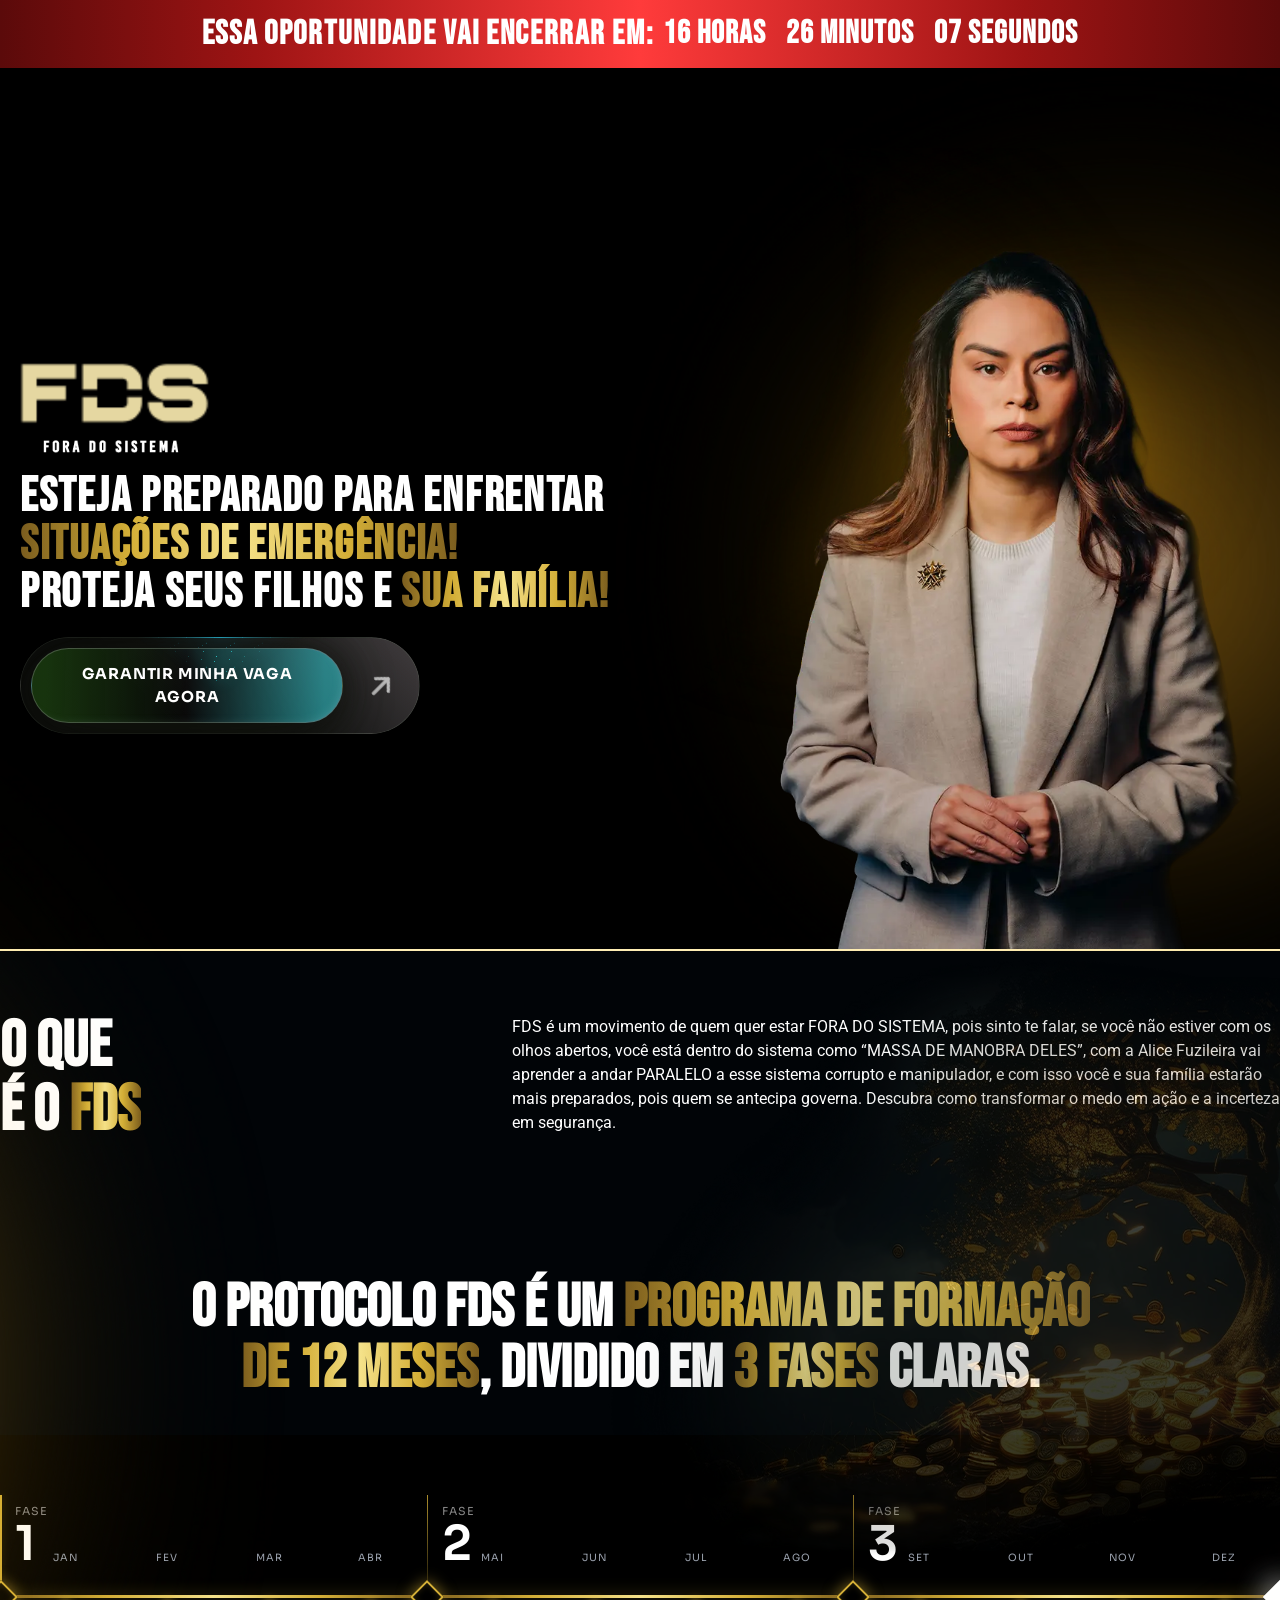
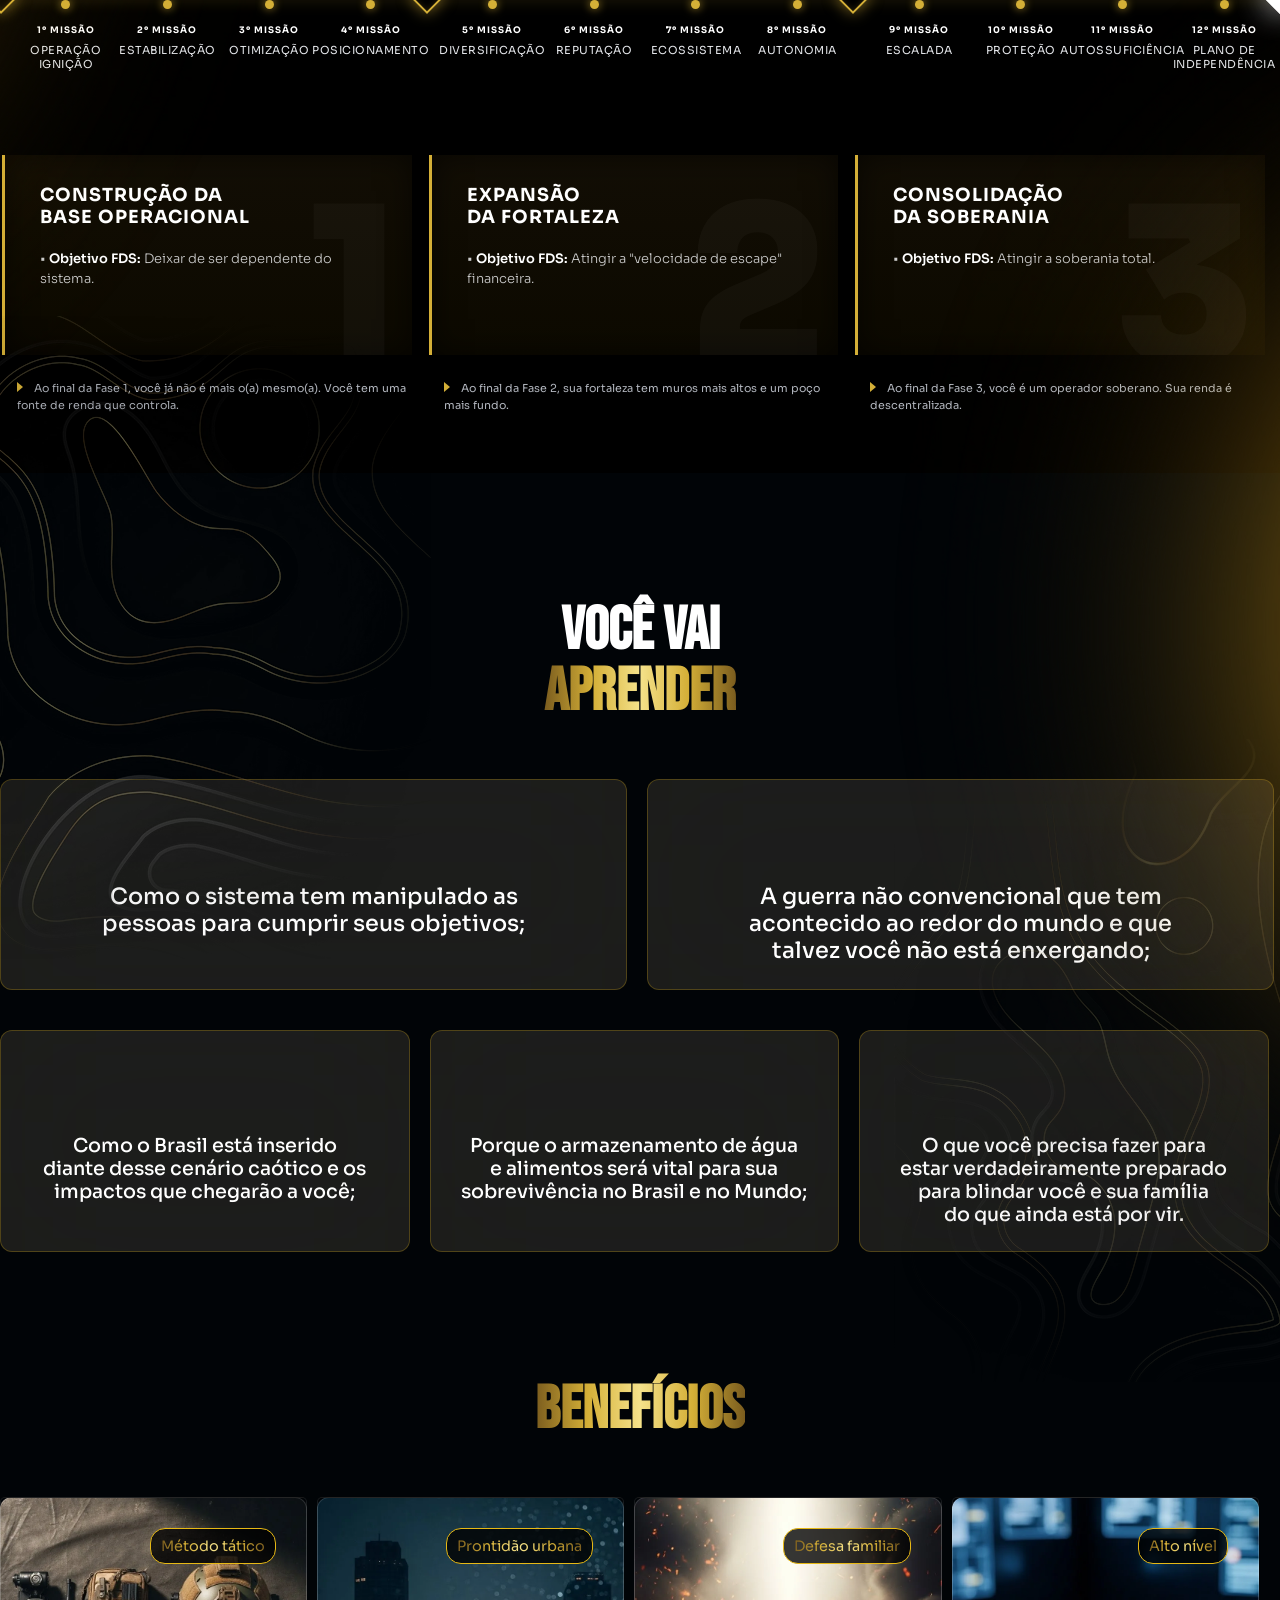
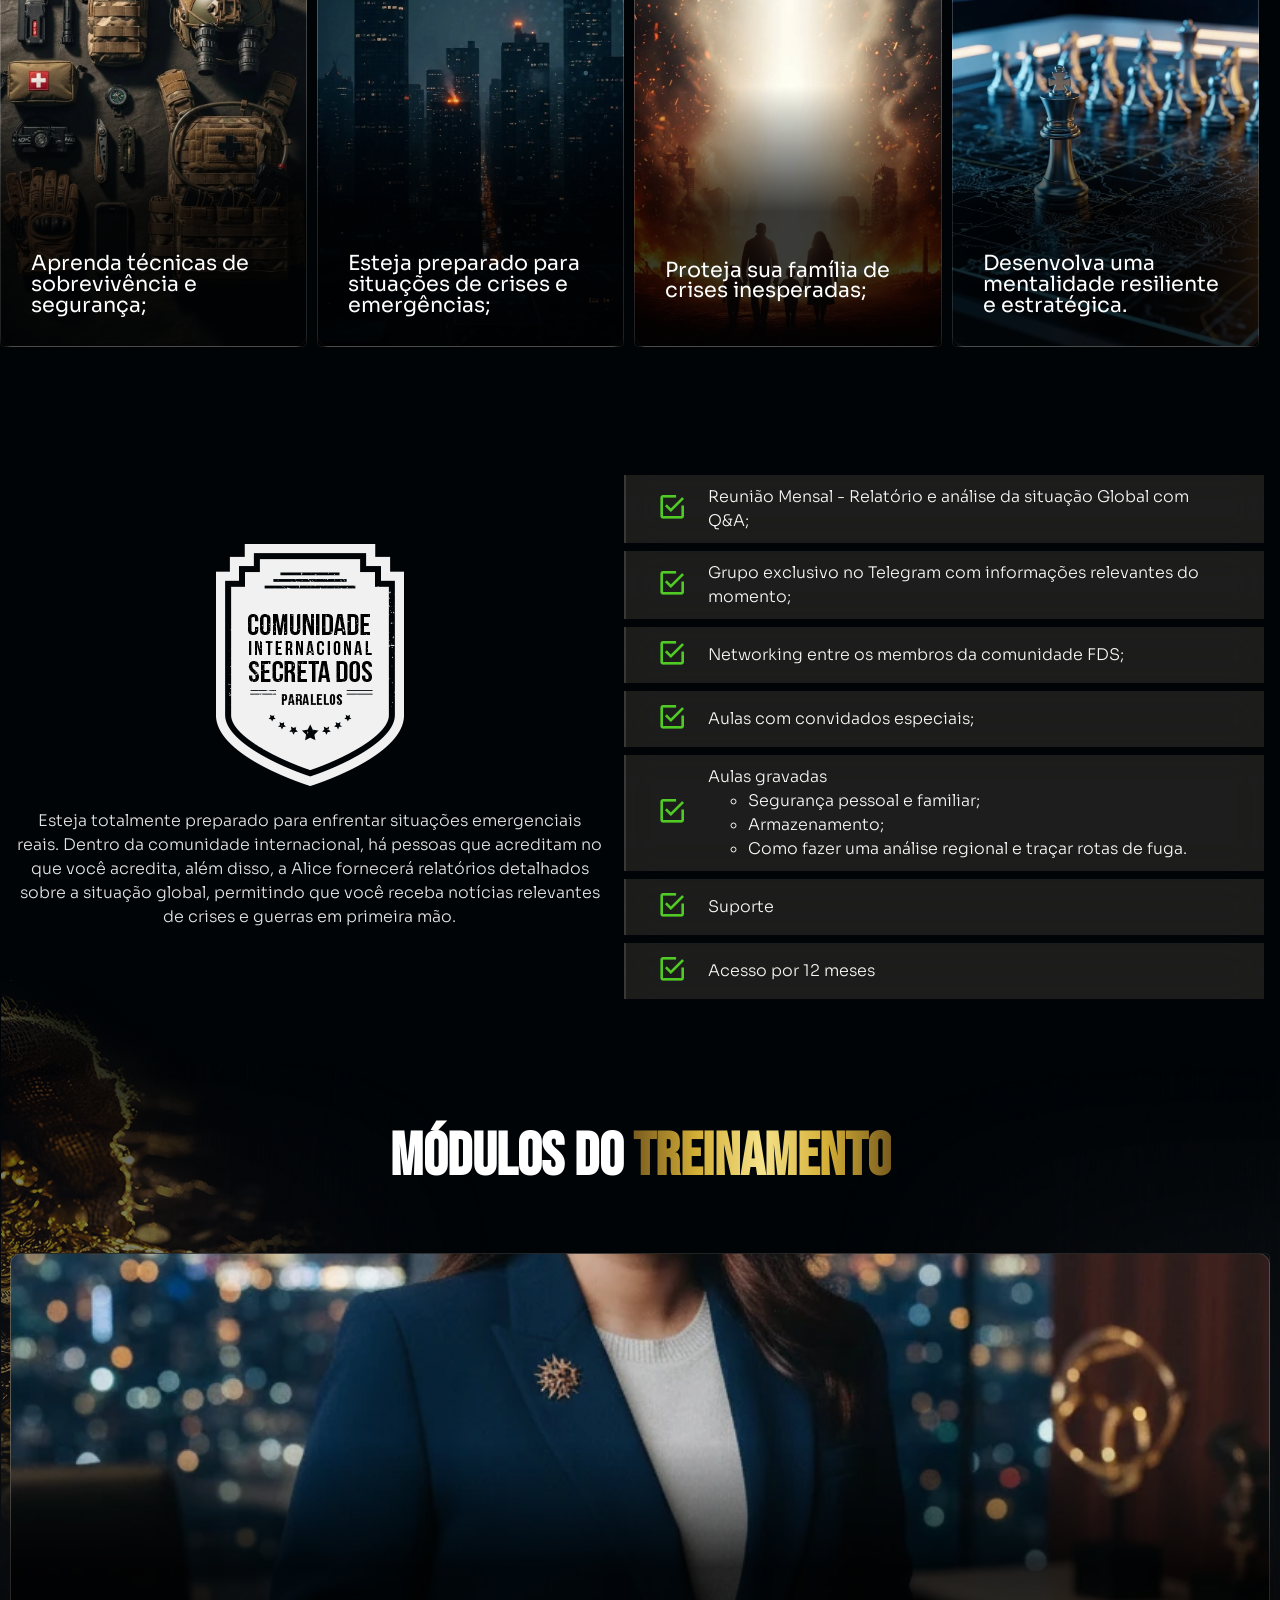
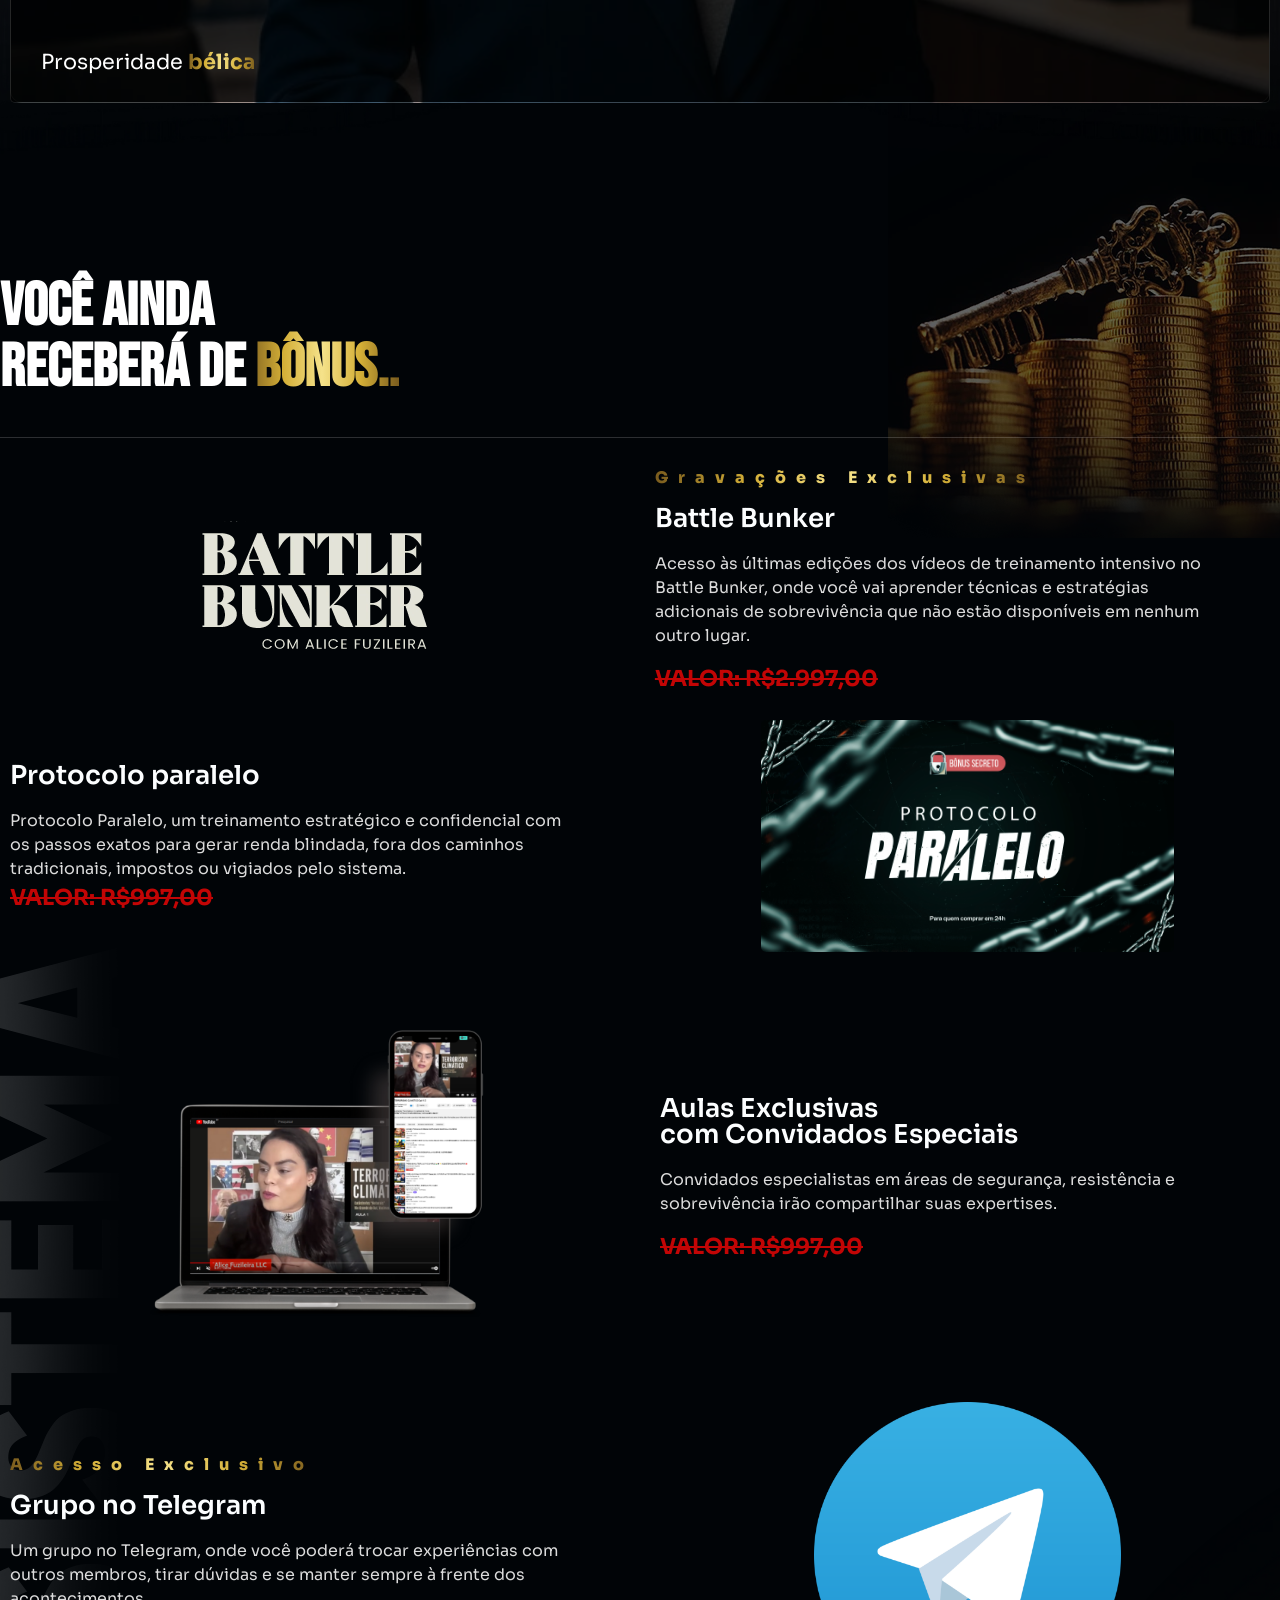
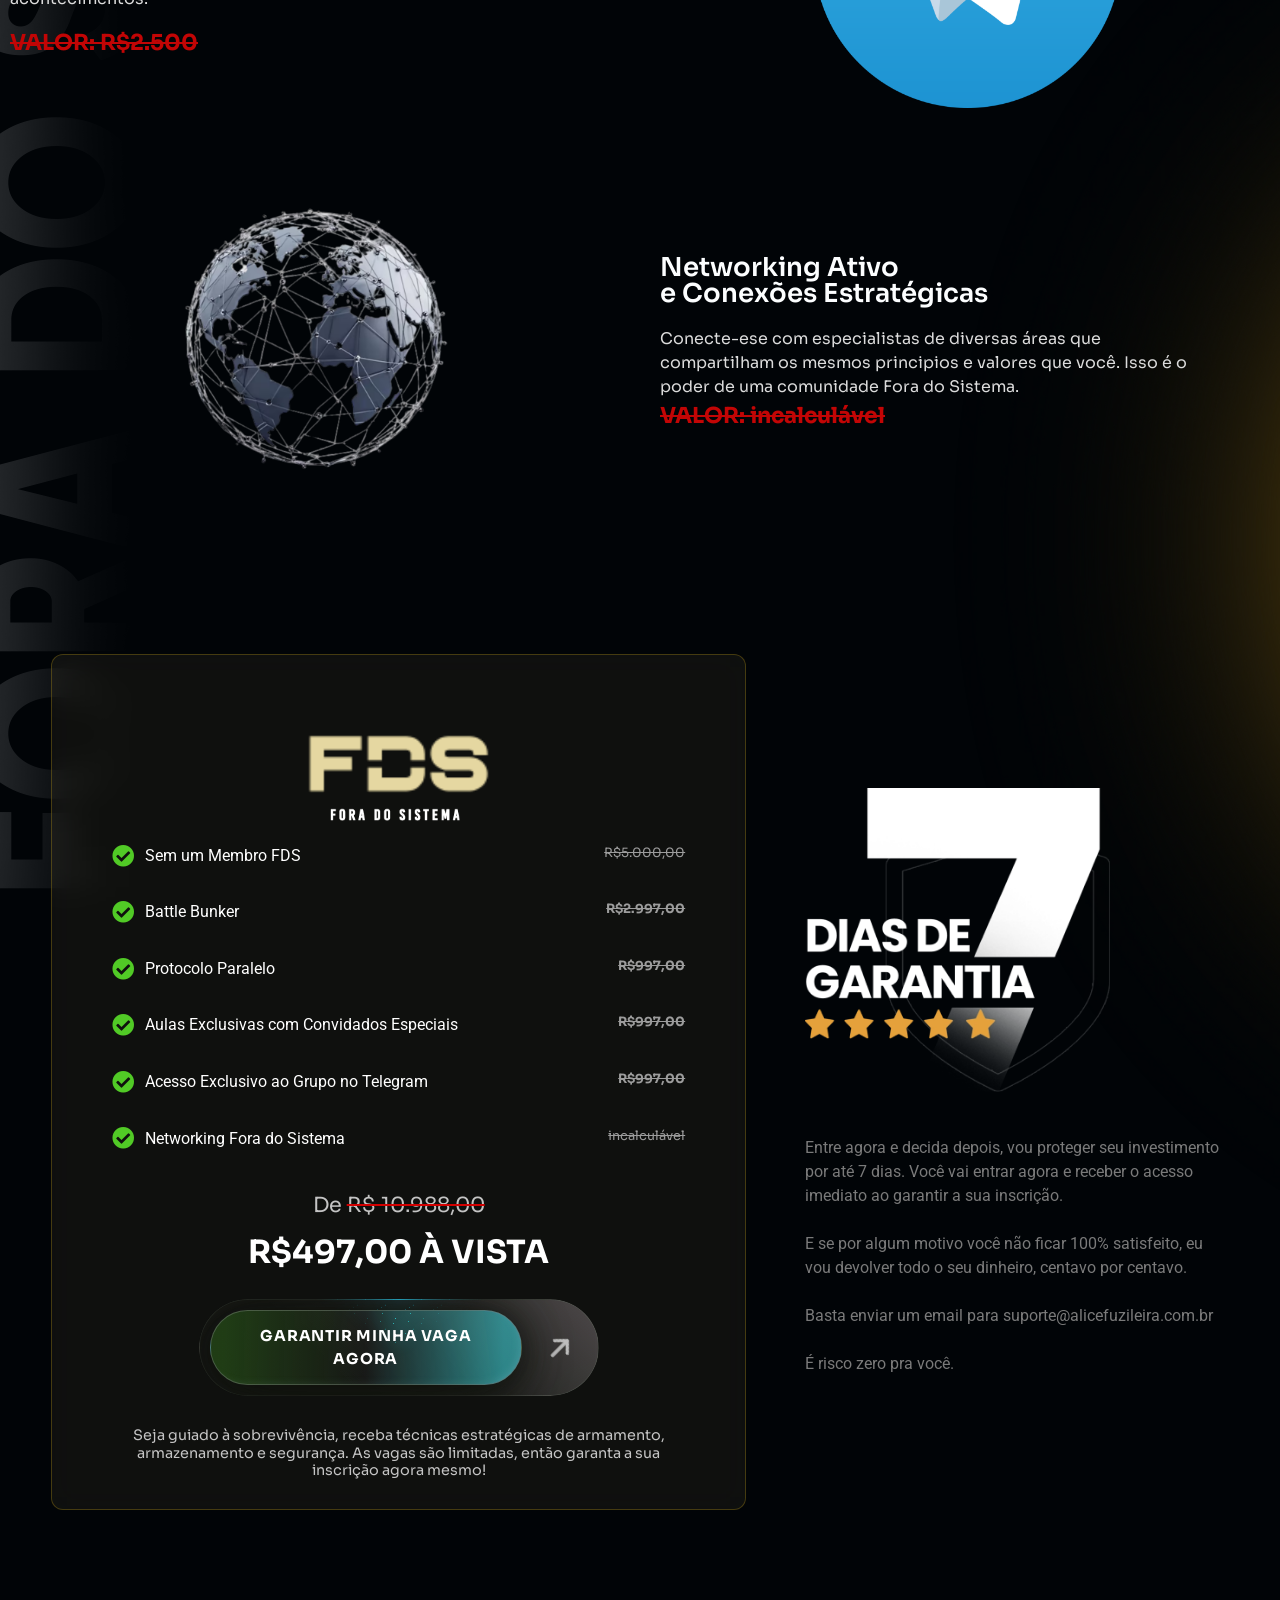
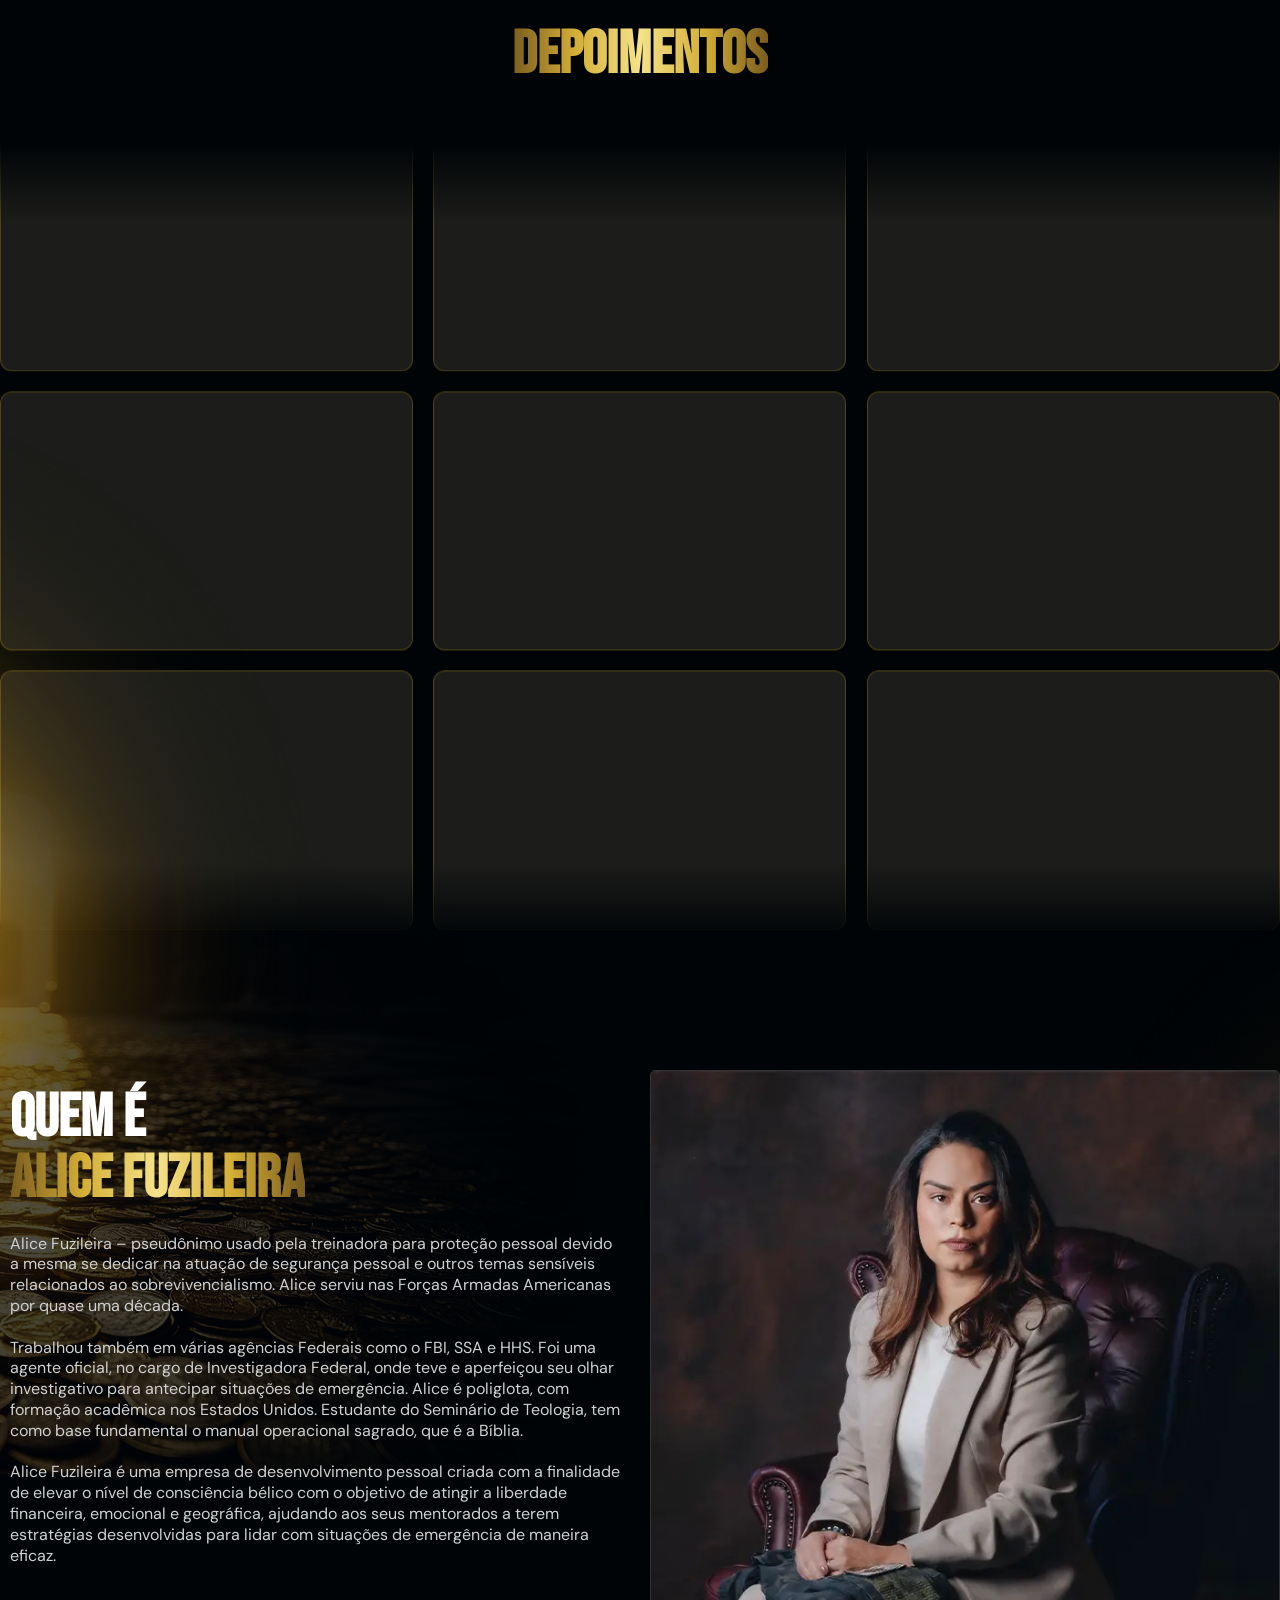
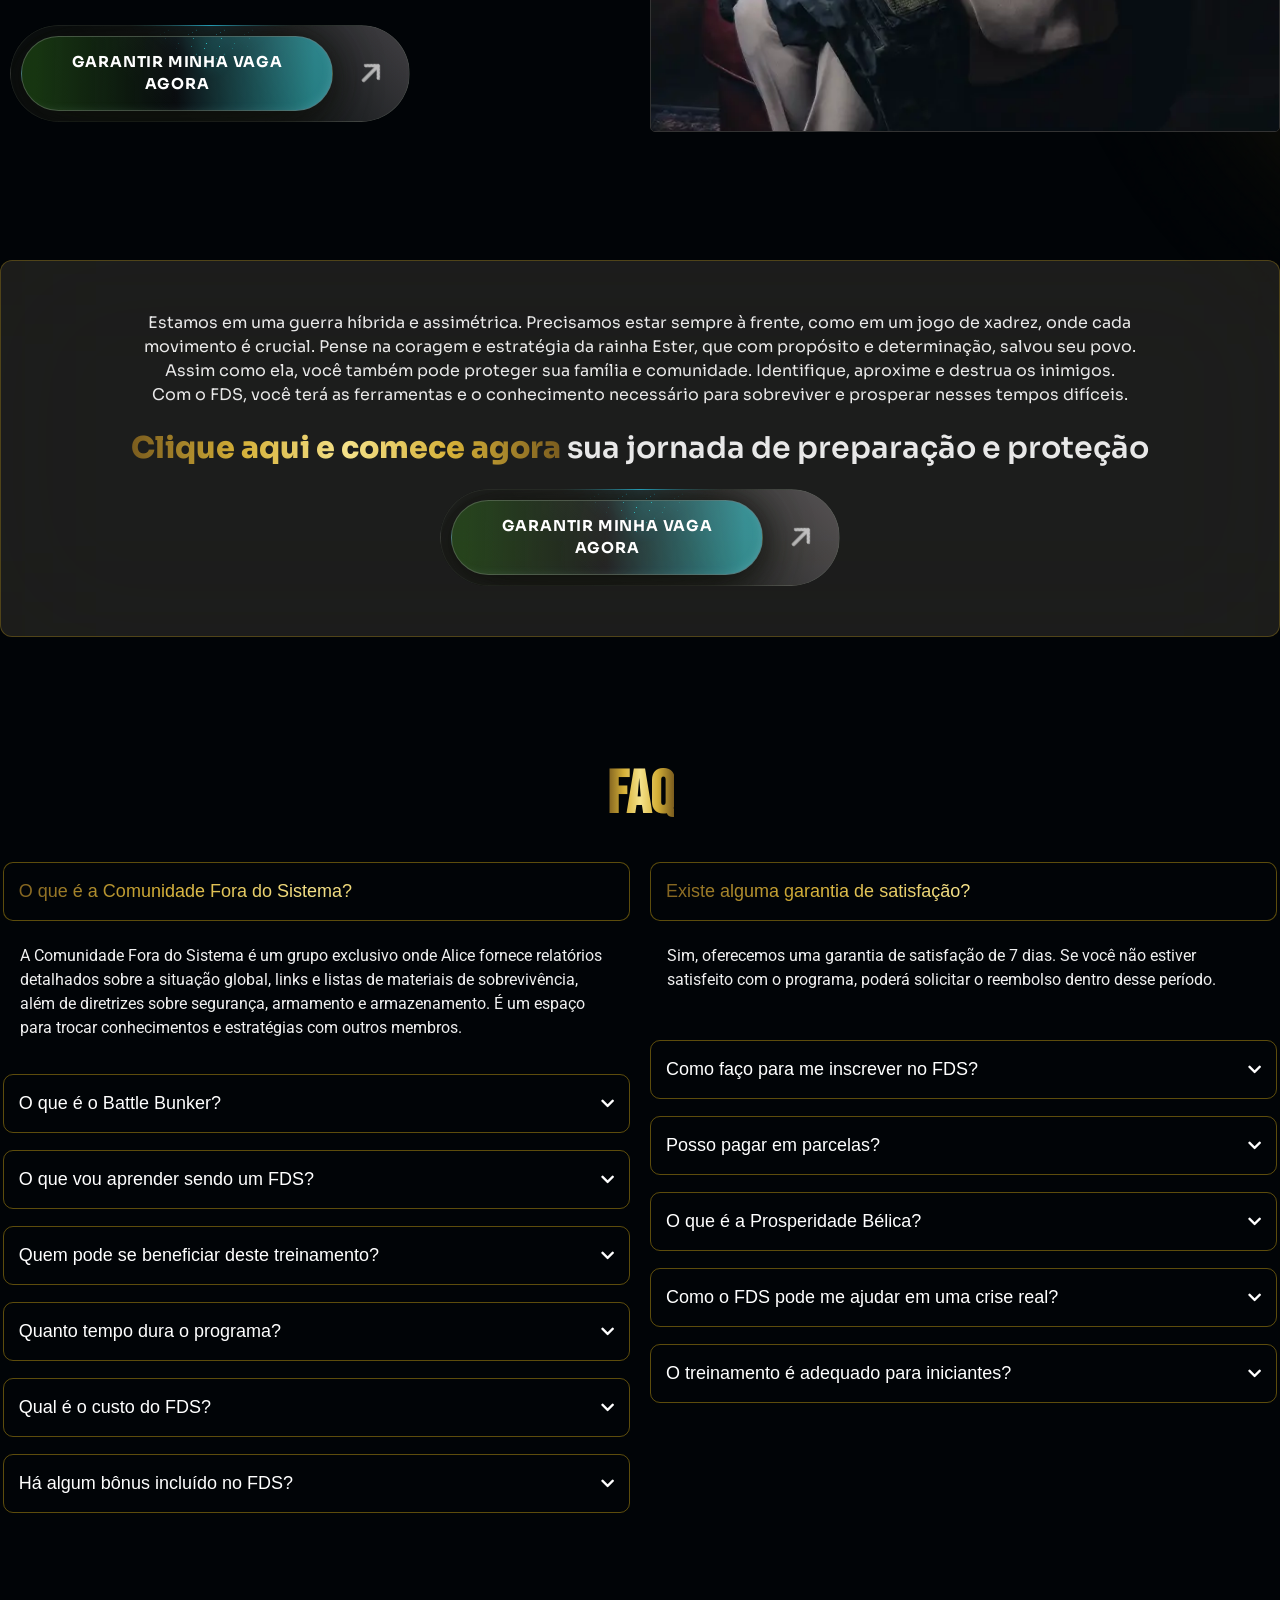
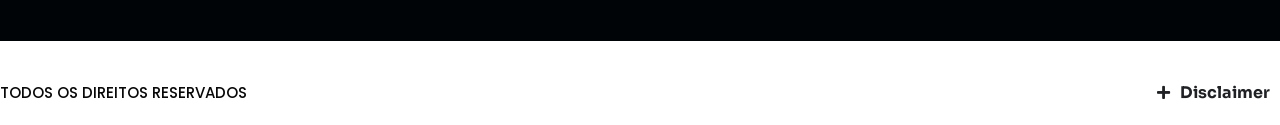
==== commit 71858da0: "Update index.html" ====
--- a/index.html
+++ b/index.html
@@ -253,7 +253,7 @@
     <div class="glowbox-borders"></div>
   </div>
 
-  <a href="https://alicefuzileira.netlify.app/pay/u96321250v/">
+  <a href="https://checkout.vega01.shop/VCCL1O8SD0HU">
     <div class="btn-cta-box">
       <div class="btn-cta">GARANTIR MINHA VAGA AGORA</div>
       <img decoding="async"
@@ -1730,7 +1730,7 @@
     <div class="glowbox-borders"></div>
   </div>
 
-  <a href="https://alicefuzileira.netlify.app/pay/u96321250v/">
+  <a href="https://checkout.vega01.shop/VCCL1O8SD0HU">
     <div class="btn-cta-box">
       <div class="btn-cta">GARANTIR MINHA VAGA AGORA</div>
       <img decoding="async"
@@ -1968,7 +1968,7 @@
     <div class="glowbox-borders"></div>
   </div>
 
-  <a href="https://alicefuzileira.netlify.app/pay/u96321250v/">
+  <a href="https://checkout.vega01.shop/VCCL1O8SD0HU">
     <div class="btn-cta-box">
       <div class="btn-cta">GARANTIR MINHA VAGA AGORA</div>
       <img decoding="async"
@@ -2015,7 +2015,7 @@
     <div class="glowbox-borders"></div>
   </div>
 
-  <a href="https://alicefuzileira.netlify.app/pay/u96321250v/">
+  <a href="https://checkout.vega01.shop/VCCL1O8SD0HU">
     <div class="btn-cta-box">
       <div class="btn-cta">GARANTIR MINHA VAGA AGORA</div>
       <img decoding="async"
